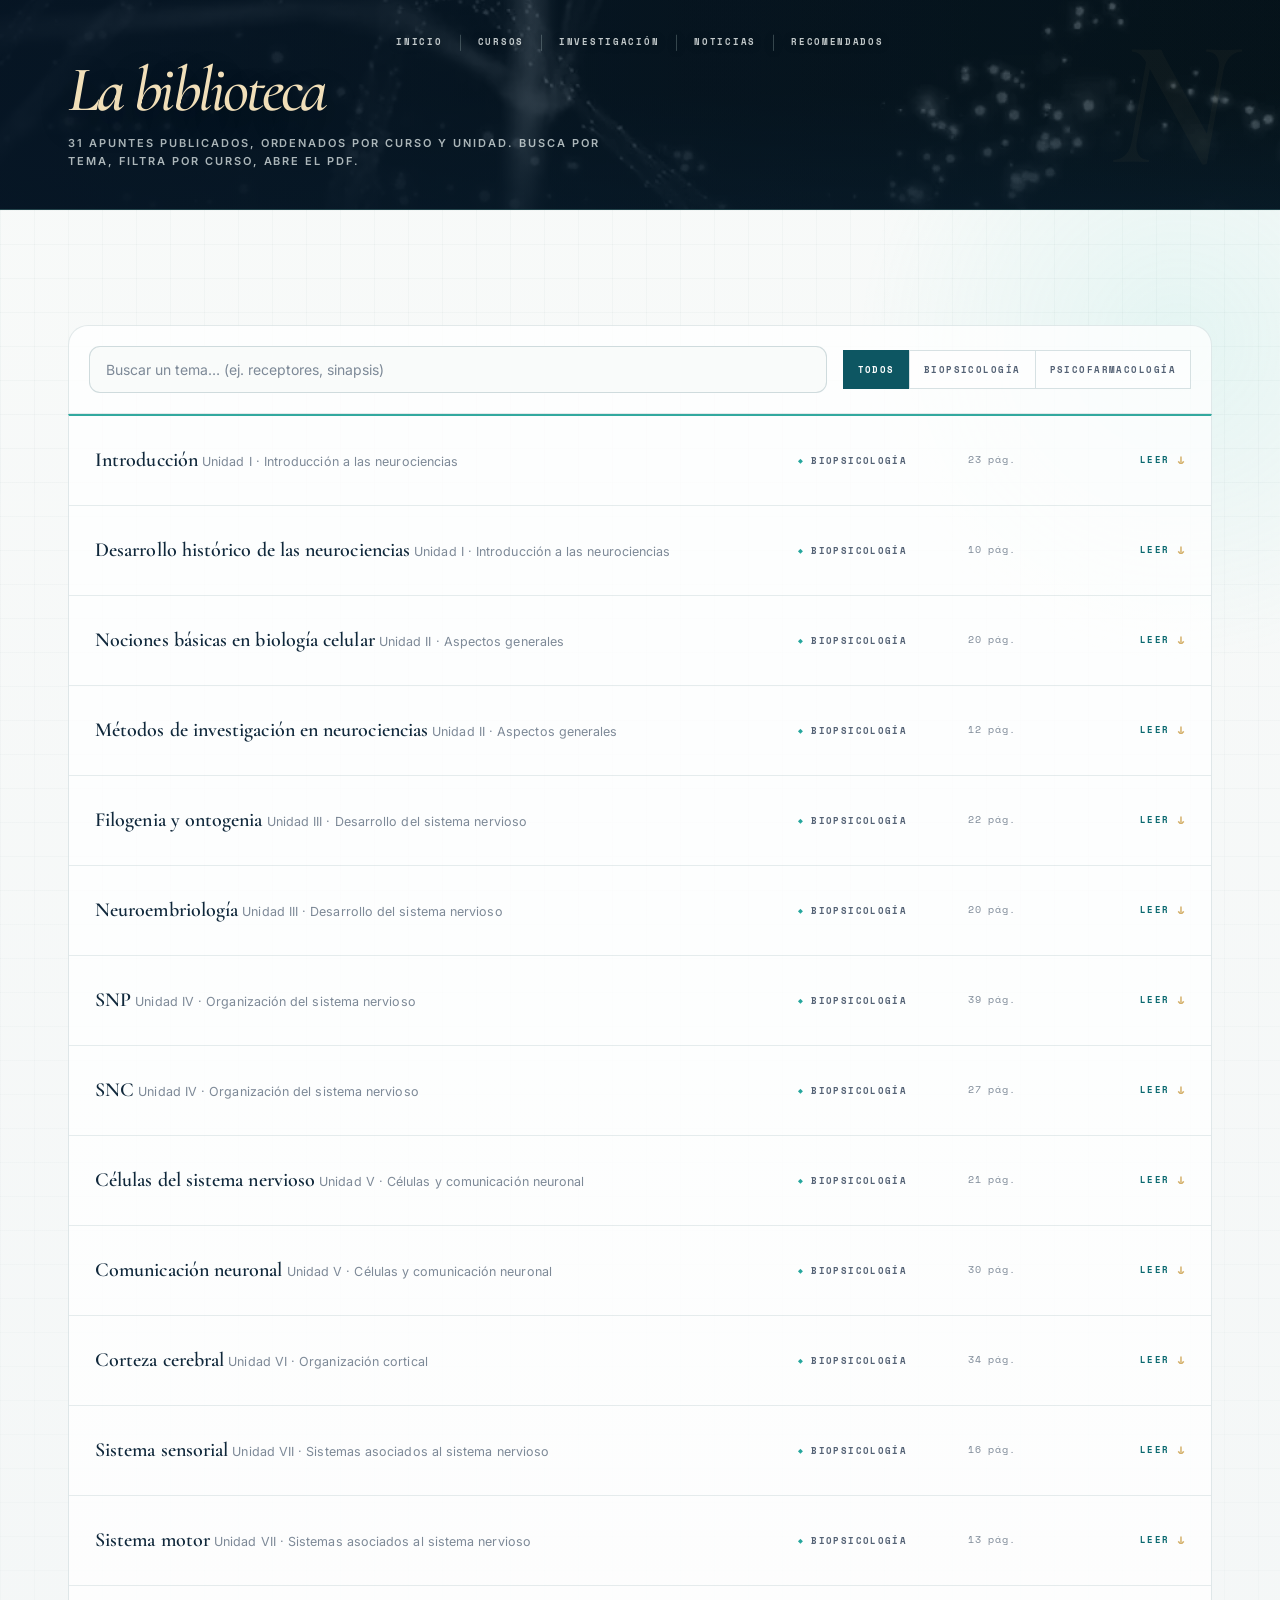
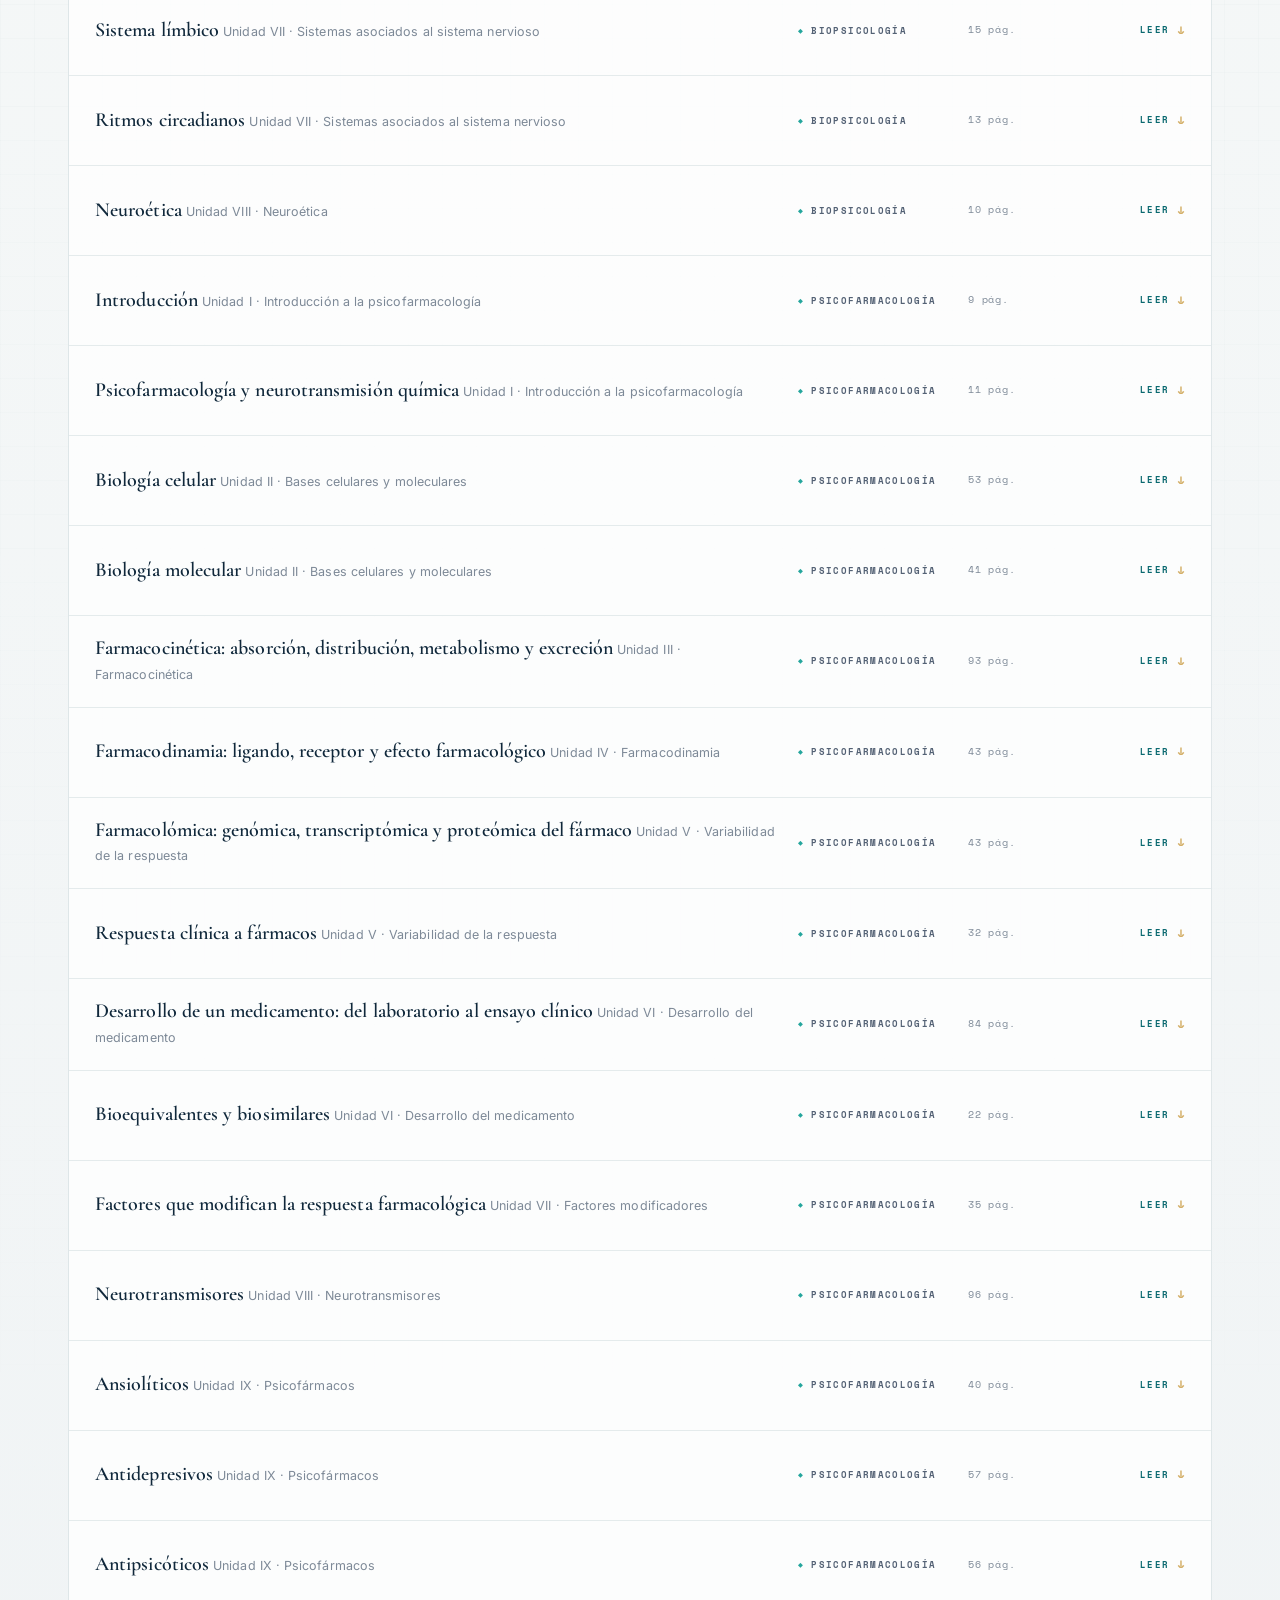
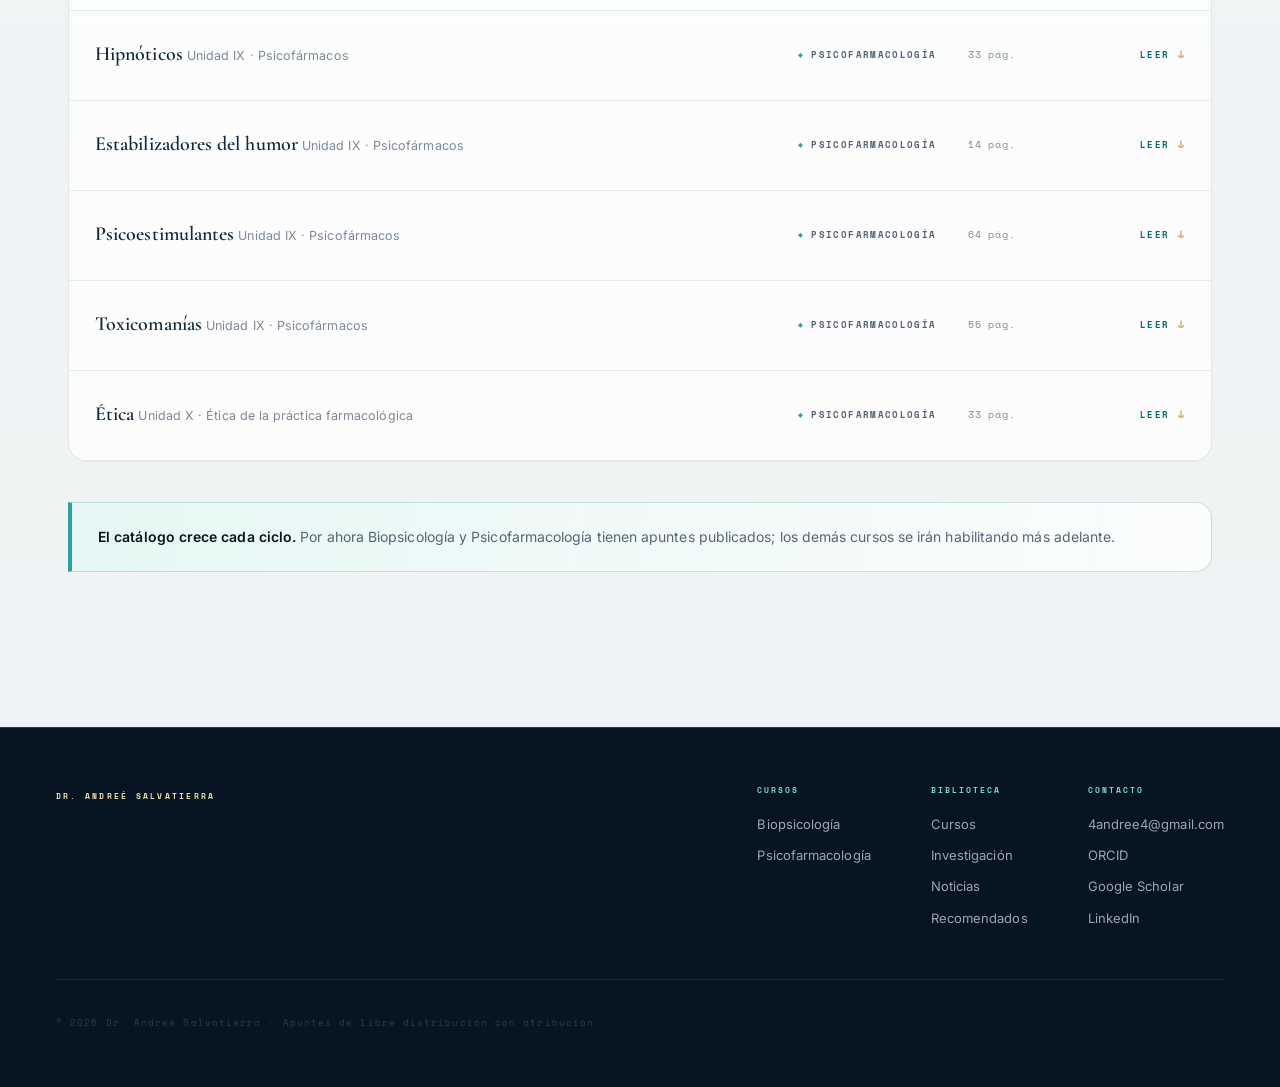
==== sitio-andree/apuntes.html @ 74bb9e43 "Agrega la pestana Recomendados con enlaces externos de referencia Nueva pagina recomendados.html con" ====
<!DOCTYPE html>
<html lang="es">
<head>
  <meta charset="UTF-8"/>
  <meta name="viewport" content="width=device-width, initial-scale=1.0"/>
  <title>Catálogo de apuntes — Andreé Salvatierra Baldeón</title>
  <meta name="description" content="Catálogo completo de apuntes del Dr. Andreé Salvatierra."/>
  <link rel="icon" href="favicon.png" sizes="32x32" type="image/png"/>
  <link rel="apple-touch-icon" href="apple-touch-icon.png"/>
  <link rel="preconnect" href="https://fonts.googleapis.com"/>
  <link rel="preconnect" href="https://fonts.gstatic.com" crossorigin=""/>
  <link href="https://fonts.googleapis.com/css2?family=Cormorant+Garamond:ital,wght@0,400;0,500;0,600;0,700;1,400;1,500;1,600&amp;family=Inter:wght@300;400;500;600&amp;family=Space+Mono:wght@400;700&amp;display=swap" rel="stylesheet"/>
  <link rel="stylesheet" href="css/theme.css"/>
  <script src="js/nav-spa.js" defer></script>
</head>
<body>

  <nav class="hero-nav-flotante" id="heroNavFlotante" aria-label="Navegación">
    <button type="button" class="hero-nav-boton" id="heroNavBoton" aria-label="Abrir menú" aria-expanded="false" aria-controls="heroNavLinks">
      <span></span><span></span><span></span>
    </button>
    <div class="hero-nav-links" id="heroNavLinks">
      <span class="hero-nav-mitad">
        <a href="index.html">Inicio</a>
        <span class="hero-nav-sep">|</span>
        <span class="nav-desplegable">
          <a href="materiales.html">Cursos</a>
          <span class="nav-submenu">
            <a href="biopsicologia.html">Biopsicología</a>
            <a href="psicofarmacologia.html">Psicofarmacología</a>
          </span>
        </span>
      </span>
      <span class="hero-nav-sep hero-nav-break">|</span>
      <span class="hero-nav-espaciador" aria-hidden="true"></span>
      <span class="hero-nav-mitad">
        <a href="investigacion.html">Investigación</a>
        <span class="hero-nav-sep">|</span>
        <a href="noticias.html">Noticias</a>
        <span class="hero-nav-sep">|</span>
        <a href="recomendados.html">Recomendados</a>
      </span>
    </div>
  </nav>

  <section class="page-hero">
    <video class="page-hero-video" autoplay muted loop playsinline
           poster="img/hero-neuronas-poster.webp" aria-hidden="true">
      <source src="img/hero-neuronas.mp4" type="video/mp4"/>
    </video>
    <div class="page-hero-overlay" aria-hidden="true"></div>
    <canvas class="hero-constelacion" id="heroConstelacion" aria-hidden="true"></canvas>
    <div class="page-hero-inner">
      <h1 class="page-hero-title">La <em>biblioteca</em></h1>
      <p class="page-hero-sub">31 apuntes publicados, ordenados por curso y unidad. Busca por tema, filtra por curso, abre el PDF.</p>
    </div>
    <div class="page-hero-ornament">N</div>
    <span class="scroll-cue" aria-hidden="true"></span>
  </section>

  <main id="spaMain">

  <section id="recientes">
    <div class="section">
      <div class="notes-toolbar">
        <input type="search" id="noteSearch" class="notes-search" placeholder="Buscar un tema… (ej. receptores, sinapsis)" autocomplete="off"/>
        <div class="notes-filters">
          <button class="notes-filter is-active" data-filter="all">Todos</button>
          <button class="notes-filter" data-filter="biopsicologia">Biopsicología</button>
          <button class="notes-filter" data-filter="psicofarmacologia">Psicofarmacología</button>
        </div>
      </div>

      <div class="notes-table" id="notesTable">
        <a href="visor.html?doc=biopsicologia/01-introduccion-neurociencias.pdf" class="note-row"
           data-course="biopsicologia" data-search="introduccion biopsicologia introduccion a las neurociencias">
          <span class="note-main">
            <span class="note-title">Introducción</span>
            <span class="note-sub">Unidad I · Introducción a las neurociencias</span>
          </span>
          <span class="note-course">Biopsicología</span>
          <span class="note-pages">23 pág.</span>
          <span class="note-dl">Leer</span>
        </a>
        <a href="visor.html?doc=biopsicologia/02-desarrollo-historico-neurociencia.pdf" class="note-row"
           data-course="biopsicologia" data-search="desarrollo historico de las neurociencias biopsicologia introduccion a las neurociencias">
          <span class="note-main">
            <span class="note-title">Desarrollo histórico de las neurociencias</span>
            <span class="note-sub">Unidad I · Introducción a las neurociencias</span>
          </span>
          <span class="note-course">Biopsicología</span>
          <span class="note-pages">10 pág.</span>
          <span class="note-dl">Leer</span>
        </a>
        <a href="visor.html?doc=biopsicologia/03-biologia-celular.pdf" class="note-row"
           data-course="biopsicologia" data-search="nociones basicas en biologia celular biopsicologia aspectos generales">
          <span class="note-main">
            <span class="note-title">Nociones básicas en biología celular</span>
            <span class="note-sub">Unidad II · Aspectos generales</span>
          </span>
          <span class="note-course">Biopsicología</span>
          <span class="note-pages">20 pág.</span>
          <span class="note-dl">Leer</span>
        </a>
        <a href="visor.html?doc=biopsicologia/04-metodos-investigacion.pdf" class="note-row"
           data-course="biopsicologia" data-search="metodos de investigacion en neurociencias biopsicologia aspectos generales">
          <span class="note-main">
            <span class="note-title">Métodos de investigación en neurociencias</span>
            <span class="note-sub">Unidad II · Aspectos generales</span>
          </span>
          <span class="note-course">Biopsicología</span>
          <span class="note-pages">12 pág.</span>
          <span class="note-dl">Leer</span>
        </a>
        <a href="visor.html?doc=biopsicologia/04-5-filogenia-ontogenia-sn.pdf" class="note-row"
           data-course="biopsicologia" data-search="filogenia y ontogenia biopsicologia desarrollo del sistema nervioso">
          <span class="note-main">
            <span class="note-title">Filogenia y ontogenia</span>
            <span class="note-sub">Unidad III · Desarrollo del sistema nervioso</span>
          </span>
          <span class="note-course">Biopsicología</span>
          <span class="note-pages">22 pág.</span>
          <span class="note-dl">Leer</span>
        </a>
        <a href="visor.html?doc=biopsicologia/05-neuroembriologia.pdf" class="note-row"
           data-course="biopsicologia" data-search="neuroembriologia biopsicologia desarrollo del sistema nervioso">
          <span class="note-main">
            <span class="note-title">Neuroembriología</span>
            <span class="note-sub">Unidad III · Desarrollo del sistema nervioso</span>
          </span>
          <span class="note-course">Biopsicología</span>
          <span class="note-pages">20 pág.</span>
          <span class="note-dl">Leer</span>
        </a>
        <a href="visor.html?doc=biopsicologia/06-snp.pdf" class="note-row"
           data-course="biopsicologia" data-search="snp sistema nervioso periferico biopsicologia organizacion del sistema nervioso">
          <span class="note-main">
            <span class="note-title">SNP</span>
            <span class="note-sub">Unidad IV · Organización del sistema nervioso</span>
          </span>
          <span class="note-course">Biopsicología</span>
          <span class="note-pages">39 pág.</span>
          <span class="note-dl">Leer</span>
        </a>
        <a href="visor.html?doc=biopsicologia/07-snc.pdf" class="note-row"
           data-course="biopsicologia" data-search="snc sistema nervioso central biopsicologia organizacion del sistema nervioso">
          <span class="note-main">
            <span class="note-title">SNC</span>
            <span class="note-sub">Unidad IV · Organización del sistema nervioso</span>
          </span>
          <span class="note-course">Biopsicología</span>
          <span class="note-pages">27 pág.</span>
          <span class="note-dl">Leer</span>
        </a>
        <a href="visor.html?doc=biopsicologia/08-celulas-sn.pdf" class="note-row"
           data-course="biopsicologia" data-search="celulas del sistema nervioso biopsicologia celulas y comunicacion neuronal">
          <span class="note-main">
            <span class="note-title">Células del sistema nervioso</span>
            <span class="note-sub">Unidad V · Células y comunicación neuronal</span>
          </span>
          <span class="note-course">Biopsicología</span>
          <span class="note-pages">21 pág.</span>
          <span class="note-dl">Leer</span>
        </a>
        <a href="visor.html?doc=biopsicologia/09-comunicacion-neuronal.pdf" class="note-row"
           data-course="biopsicologia" data-search="comunicacion neuronal biopsicologia celulas y comunicacion neuronal">
          <span class="note-main">
            <span class="note-title">Comunicación neuronal</span>
            <span class="note-sub">Unidad V · Células y comunicación neuronal</span>
          </span>
          <span class="note-course">Biopsicología</span>
          <span class="note-pages">30 pág.</span>
          <span class="note-dl">Leer</span>
        </a>
        <a href="visor.html?doc=biopsicologia/10-corteza-cerebral.pdf" class="note-row"
           data-course="biopsicologia" data-search="corteza cerebral biopsicologia organizacion cortical">
          <span class="note-main">
            <span class="note-title">Corteza cerebral</span>
            <span class="note-sub">Unidad VI · Organización cortical</span>
          </span>
          <span class="note-course">Biopsicología</span>
          <span class="note-pages">34 pág.</span>
          <span class="note-dl">Leer</span>
        </a>
        <a href="visor.html?doc=biopsicologia/13-sistema-sensitivo.pdf" class="note-row"
           data-course="biopsicologia" data-search="sistema sensorial biopsicologia sistemas asociados al sistema nervioso">
          <span class="note-main">
            <span class="note-title">Sistema sensorial</span>
            <span class="note-sub">Unidad VII · Sistemas asociados al sistema nervioso</span>
          </span>
          <span class="note-course">Biopsicología</span>
          <span class="note-pages">16 pág.</span>
          <span class="note-dl">Leer</span>
        </a>
        <a href="visor.html?doc=biopsicologia/14-sistema-motor.pdf" class="note-row"
           data-course="biopsicologia" data-search="sistema motor biopsicologia sistemas asociados al sistema nervioso">
          <span class="note-main">
            <span class="note-title">Sistema motor</span>
            <span class="note-sub">Unidad VII · Sistemas asociados al sistema nervioso</span>
          </span>
          <span class="note-course">Biopsicología</span>
          <span class="note-pages">13 pág.</span>
          <span class="note-dl">Leer</span>
        </a>
        <a href="visor.html?doc=biopsicologia/11-sistema-limbico.pdf" class="note-row"
           data-course="biopsicologia" data-search="sistema limbico biopsicologia sistemas asociados al sistema nervioso">
          <span class="note-main">
            <span class="note-title">Sistema límbico</span>
            <span class="note-sub">Unidad VII · Sistemas asociados al sistema nervioso</span>
          </span>
          <span class="note-course">Biopsicología</span>
          <span class="note-pages">15 pág.</span>
          <span class="note-dl">Leer</span>
        </a>
        <a href="visor.html?doc=biopsicologia/15-ritmos-circadianos.pdf" class="note-row"
           data-course="biopsicologia" data-search="ritmos circadianos biopsicologia sistemas asociados al sistema nervioso">
          <span class="note-main">
            <span class="note-title">Ritmos circadianos</span>
            <span class="note-sub">Unidad VII · Sistemas asociados al sistema nervioso</span>
          </span>
          <span class="note-course">Biopsicología</span>
          <span class="note-pages">13 pág.</span>
          <span class="note-dl">Leer</span>
        </a>
        <a href="visor.html?doc=biopsicologia/17-neuroetica.pdf" class="note-row"
           data-course="biopsicologia" data-search="neuroetica biopsicologia neuroetica">
          <span class="note-main">
            <span class="note-title">Neuroética</span>
            <span class="note-sub">Unidad VIII · Neuroética</span>
          </span>
          <span class="note-course">Biopsicología</span>
          <span class="note-pages">10 pág.</span>
          <span class="note-dl">Leer</span>
        </a>
        <a href="visor.html?doc=psicofarmacologia/01-introduccion-psicofarmacologia.pdf" class="note-row"
           data-course="psicofarmacologia" data-search="introduccion psicofarmacologia introduccion a la psicofarmacologia psf-01">
          <span class="note-main">
            <span class="note-title">Introducción</span>
            <span class="note-sub">Unidad I · Introducción a la psicofarmacología</span>
          </span>
          <span class="note-course">Psicofarmacología</span>
          <span class="note-pages">9 pág.</span>
          <span class="note-dl">Leer</span>
        </a>
        <a href="visor.html?doc=psicofarmacologia/02-psicofarmacologia.pdf" class="note-row"
           data-course="psicofarmacologia" data-search="psicofarmacologia y neurotransmision quimica psicofarmacologia introduccion a la psicofarmacologia psf-02">
          <span class="note-main">
            <span class="note-title">Psicofarmacología y neurotransmisión química</span>
            <span class="note-sub">Unidad I · Introducción a la psicofarmacología</span>
          </span>
          <span class="note-course">Psicofarmacología</span>
          <span class="note-pages">11 pág.</span>
          <span class="note-dl">Leer</span>
        </a>
        <a href="visor.html?doc=psicofarmacologia/03-biologia-celular.pdf" class="note-row"
           data-course="psicofarmacologia" data-search="biologia celular psicofarmacologia bases celulares y moleculares bio-01">
          <span class="note-main">
            <span class="note-title">Biología celular</span>
            <span class="note-sub">Unidad II · Bases celulares y moleculares</span>
          </span>
          <span class="note-course">Psicofarmacología</span>
          <span class="note-pages">53 pág.</span>
          <span class="note-dl">Leer</span>
        </a>
        <a href="visor.html?doc=psicofarmacologia/04-biologia-molecular.pdf" class="note-row"
           data-course="psicofarmacologia" data-search="biologia molecular psicofarmacologia bases celulares y moleculares bio-02">
          <span class="note-main">
            <span class="note-title">Biología molecular</span>
            <span class="note-sub">Unidad II · Bases celulares y moleculares</span>
          </span>
          <span class="note-course">Psicofarmacología</span>
          <span class="note-pages">41 pág.</span>
          <span class="note-dl">Leer</span>
        </a>
        <a href="visor.html?doc=psicofarmacologia/05-farmacocinetica.pdf" class="note-row"
           data-course="psicofarmacologia" data-search="farmacocinetica: absorcion, distribucion, metabolismo y excrecion psicofarmacologia farmacocinetica pk-01">
          <span class="note-main">
            <span class="note-title">Farmacocinética: absorción, distribución, metabolismo y excreción</span>
            <span class="note-sub">Unidad III · Farmacocinética</span>
          </span>
          <span class="note-course">Psicofarmacología</span>
          <span class="note-pages">93 pág.</span>
          <span class="note-dl">Leer</span>
        </a>
        <a href="visor.html?doc=psicofarmacologia/06-farmacodinamia.pdf" class="note-row"
           data-course="psicofarmacologia" data-search="farmacodinamia: ligando, receptor y efecto farmacologico psicofarmacologia farmacodinamia pd-01">
          <span class="note-main">
            <span class="note-title">Farmacodinamia: ligando, receptor y efecto farmacológico</span>
            <span class="note-sub">Unidad IV · Farmacodinamia</span>
          </span>
          <span class="note-course">Psicofarmacología</span>
          <span class="note-pages">43 pág.</span>
          <span class="note-dl">Leer</span>
        </a>
        <a href="visor.html?doc=psicofarmacologia/07-farmacolomica.pdf" class="note-row"
           data-course="psicofarmacologia" data-search="farmacolomica: genomica, transcriptomica y proteomica del farmaco psicofarmacologia variabilidad de la respuesta var-01">
          <span class="note-main">
            <span class="note-title">Farmacolómica: genómica, transcriptómica y proteómica del fármaco</span>
            <span class="note-sub">Unidad V · Variabilidad de la respuesta</span>
          </span>
          <span class="note-course">Psicofarmacología</span>
          <span class="note-pages">43 pág.</span>
          <span class="note-dl">Leer</span>
        </a>
        <a href="visor.html?doc=psicofarmacologia/08-respuesta-clinica.pdf" class="note-row"
           data-course="psicofarmacologia" data-search="respuesta clinica a farmacos psicofarmacologia variabilidad de la respuesta var-02">
          <span class="note-main">
            <span class="note-title">Respuesta clínica a fármacos</span>
            <span class="note-sub">Unidad V · Variabilidad de la respuesta</span>
          </span>
          <span class="note-course">Psicofarmacología</span>
          <span class="note-pages">32 pág.</span>
          <span class="note-dl">Leer</span>
        </a>
        <a href="visor.html?doc=psicofarmacologia/09-desarrollo-medicamentos.pdf" class="note-row"
           data-course="psicofarmacologia" data-search="desarrollo de un medicamento: del laboratorio al ensayo clinico psicofarmacologia desarrollo del medicamento des-01">
          <span class="note-main">
            <span class="note-title">Desarrollo de un medicamento: del laboratorio al ensayo clínico</span>
            <span class="note-sub">Unidad VI · Desarrollo del medicamento</span>
          </span>
          <span class="note-course">Psicofarmacología</span>
          <span class="note-pages">84 pág.</span>
          <span class="note-dl">Leer</span>
        </a>
        <a href="visor.html?doc=psicofarmacologia/10-bioequivalentes-biosimilares.pdf" class="note-row"
           data-course="psicofarmacologia" data-search="bioequivalentes y biosimilares psicofarmacologia desarrollo del medicamento des-02">
          <span class="note-main">
            <span class="note-title">Bioequivalentes y biosimilares</span>
            <span class="note-sub">Unidad VI · Desarrollo del medicamento</span>
          </span>
          <span class="note-course">Psicofarmacología</span>
          <span class="note-pages">22 pág.</span>
          <span class="note-dl">Leer</span>
        </a>
        <a href="visor.html?doc=psicofarmacologia/11-factores-modificadores.pdf" class="note-row"
           data-course="psicofarmacologia" data-search="factores que modifican la respuesta farmacologica psicofarmacologia factores modificadores fac-01">
          <span class="note-main">
            <span class="note-title">Factores que modifican la respuesta farmacológica</span>
            <span class="note-sub">Unidad VII · Factores modificadores</span>
          </span>
          <span class="note-course">Psicofarmacología</span>
          <span class="note-pages">35 pág.</span>
          <span class="note-dl">Leer</span>
        </a>
        <a href="visor.html?doc=psicofarmacologia/12-neurotransmisores.pdf" class="note-row"
           data-course="psicofarmacologia" data-search="neurotransmisores psicofarmacologia neurotransmisores nt-01">
          <span class="note-main">
            <span class="note-title">Neurotransmisores</span>
            <span class="note-sub">Unidad VIII · Neurotransmisores</span>
          </span>
          <span class="note-course">Psicofarmacología</span>
          <span class="note-pages">96 pág.</span>
          <span class="note-dl">Leer</span>
        </a>
        <a href="visor.html?doc=psicofarmacologia/13-ansioliticos.pdf" class="note-row"
           data-course="psicofarmacologia" data-search="ansioliticos psicofarmacologia psicofarmacos ans-01">
          <span class="note-main">
            <span class="note-title">Ansiolíticos</span>
            <span class="note-sub">Unidad IX · Psicofármacos</span>
          </span>
          <span class="note-course">Psicofarmacología</span>
          <span class="note-pages">40 pág.</span>
          <span class="note-dl">Leer</span>
        </a>
        <a href="visor.html?doc=psicofarmacologia/14-antidepresivos.pdf" class="note-row"
           data-course="psicofarmacologia" data-search="antidepresivos psicofarmacologia psicofarmacos atd-01">
          <span class="note-main">
            <span class="note-title">Antidepresivos</span>
            <span class="note-sub">Unidad IX · Psicofármacos</span>
          </span>
          <span class="note-course">Psicofarmacología</span>
          <span class="note-pages">57 pág.</span>
          <span class="note-dl">Leer</span>
        </a>
        <a href="visor.html?doc=psicofarmacologia/15-antipsicoticos.pdf" class="note-row"
           data-course="psicofarmacologia" data-search="antipsicoticos psicofarmacologia psicofarmacos aps-01">
          <span class="note-main">
            <span class="note-title">Antipsicóticos</span>
            <span class="note-sub">Unidad IX · Psicofármacos</span>
          </span>
          <span class="note-course">Psicofarmacología</span>
          <span class="note-pages">56 pág.</span>
          <span class="note-dl">Leer</span>
        </a>
        <a href="visor.html?doc=psicofarmacologia/16-hipnoticos.pdf" class="note-row"
           data-course="psicofarmacologia" data-search="hipnoticos psicofarmacologia psicofarmacos hip-01">
          <span class="note-main">
            <span class="note-title">Hipnóticos</span>
            <span class="note-sub">Unidad IX · Psicofármacos</span>
          </span>
          <span class="note-course">Psicofarmacología</span>
          <span class="note-pages">33 pág.</span>
          <span class="note-dl">Leer</span>
        </a>
        <a href="visor.html?doc=psicofarmacologia/17-estabilizadores-humor.pdf" class="note-row"
           data-course="psicofarmacologia" data-search="estabilizadores del humor psicofarmacologia psicofarmacos est-01">
          <span class="note-main">
            <span class="note-title">Estabilizadores del humor</span>
            <span class="note-sub">Unidad IX · Psicofármacos</span>
          </span>
          <span class="note-course">Psicofarmacología</span>
          <span class="note-pages">14 pág.</span>
          <span class="note-dl">Leer</span>
        </a>
        <a href="visor.html?doc=psicofarmacologia/18-psicoestimulantes.pdf" class="note-row"
           data-course="psicofarmacologia" data-search="psicoestimulantes psicofarmacologia psicofarmacos pse-01">
          <span class="note-main">
            <span class="note-title">Psicoestimulantes</span>
            <span class="note-sub">Unidad IX · Psicofármacos</span>
          </span>
          <span class="note-course">Psicofarmacología</span>
          <span class="note-pages">64 pág.</span>
          <span class="note-dl">Leer</span>
        </a>
        <a href="visor.html?doc=psicofarmacologia/19-toxicomanias.pdf" class="note-row"
           data-course="psicofarmacologia" data-search="toxicomanias psicofarmacologia psicofarmacos tox-01">
          <span class="note-main">
            <span class="note-title">Toxicomanías</span>
            <span class="note-sub">Unidad IX · Psicofármacos</span>
          </span>
          <span class="note-course">Psicofarmacología</span>
          <span class="note-pages">55 pág.</span>
          <span class="note-dl">Leer</span>
        </a>
        <a href="visor.html?doc=psicofarmacologia/20-etica.pdf" class="note-row"
           data-course="psicofarmacologia" data-search="etica psicofarmacologia etica de la practica farmacologica eti-01">
          <span class="note-main">
            <span class="note-title">Ética</span>
            <span class="note-sub">Unidad X · Ética de la práctica farmacológica</span>
          </span>
          <span class="note-course">Psicofarmacología</span>
          <span class="note-pages">33 pág.</span>
          <span class="note-dl">Leer</span>
        </a>
      </div>
      <p class="notes-empty" id="notesEmpty" style="display:none;">No hay apuntes que coincidan con esa búsqueda.</p>

      <div class="callout">
        <strong>El catálogo crece cada ciclo.</strong> Por ahora Biopsicología y Psicofarmacología tienen apuntes publicados; los demás cursos se irán habilitando más adelante.
      </div>
    </div>
  </section>

  <script>
    (function () {
      var search = document.getElementById('noteSearch');
      var rows = Array.prototype.slice.call(document.querySelectorAll('.note-row'));
      var empty = document.getElementById('notesEmpty');
      var buttons = Array.prototype.slice.call(document.querySelectorAll('.notes-filter'));
      var activeFilter = 'all';

      function normalize(s) {
        return s.toLowerCase().normalize('NFD').replace(/[\u0300-\u036f]/g, '');
      }

      function apply() {
        var q = normalize(search.value.trim());
        var visible = 0;
        rows.forEach(function (row) {
          var matchCourse = activeFilter === 'all' || row.dataset.course === activeFilter;
          var matchText = !q || normalize(row.dataset.search).indexOf(q) !== -1;
          var show = matchCourse && matchText;
          row.classList.toggle('is-hidden', !show);
          if (show) visible++;
        });
        empty.style.display = visible ? 'none' : 'block';
      }

      search.addEventListener('input', apply);
      buttons.forEach(function (btn) {
        btn.addEventListener('click', function () {
          buttons.forEach(function (b) { b.classList.remove('is-active'); });
          btn.classList.add('is-active');
          activeFilter = btn.dataset.filter;
          apply();
        });
      });
    })();
  </script>

  </main>

  <footer class="footer-wrap" id="contacto">
    <div class="footer">
      <div class="footer-top">
        <div class="footer-logo-group">
          <div>
            <div class="footer-logo-sub">Dr. Andreé Salvatierra</div>
          </div>
        </div>
        <div class="footer-links-col">
          <div class="footer-col">
            <div class="footer-col-title">Cursos</div>
            <a href="biopsicologia.html">Biopsicología</a>
            <a href="psicofarmacologia.html">Psicofarmacología</a>
          </div>
          <div class="footer-col">
            <div class="footer-col-title">Biblioteca</div>
            <a href="materiales.html">Cursos</a>
            <a href="investigacion.html">Investigación</a>
            <a href="noticias.html">Noticias</a>
            <a href="recomendados.html">Recomendados</a>
          </div>
          <div class="footer-col">
            <div class="footer-col-title">Contacto</div>
            <a href="mailto:4andree4@gmail.com">4andree4@gmail.com</a>
            <a href="https://orcid.org/0000-0002-0638-563X" target="_blank" rel="noopener">ORCID</a>
            <a href="https://scholar.google.com/citations?user=h9P861oAAAAJ&amp;hl=es" target="_blank" rel="noopener">Google Scholar</a>
            <a href="https://www.linkedin.com/in/a-salvatierra" target="_blank" rel="noopener">LinkedIn</a>
          </div>
        </div>
      </div>
      <div class="footer-bottom">
        <span class="footer-copy">© 2026 Dr. Andreé Salvatierra · Apuntes de libre distribución con atribución</span>
      </div>
    </div>
  </footer>

  <script>
    (function () {
      var heroNav = document.getElementById('heroNavFlotante');
      var heroNavBoton = document.getElementById('heroNavBoton');
      var heroNavLinks = document.getElementById('heroNavLinks');
      if (!heroNav || !heroNavBoton) return;

      heroNavBoton.addEventListener('click', function () {
        var abierto = heroNav.classList.toggle('hero-nav-abierto');
        heroNavBoton.setAttribute('aria-expanded', abierto ? 'true' : 'false');
        centrarBotonNav();
      });
      if (heroNavLinks) {
        heroNavLinks.addEventListener('click', function (e) {
          if (e.target.tagName === 'A') {
            heroNav.classList.remove('hero-nav-abierto');
            heroNavBoton.setAttribute('aria-expanded', 'false');
            centrarBotonNav();
          }
        });
      }

      /* Cerrado, el botón queda exactamente centrado (CSS, left:50%).
         Solo al abrirse se desliza al centro real del hueco entre las
         dos mitades — que no es el 50% exacto de la pantalla porque
         "Investigación·Noticias" pesa más que "Inicio·Cursos" y el
         bloque centrado por CSS no cae parejo. Se mide el espaciador
         central (que no tiene transform, a diferencia de las mitades)
         para que el valor sea el correcto esté el menú abierto o no. */
      var heroNavEspaciador = heroNavLinks ? heroNavLinks.querySelector('.hero-nav-espaciador') : null;
      function centrarBotonNav() {
        if (!heroNavEspaciador || !heroNavBoton || !heroNav) return;
        if (!heroNav.classList.contains('hero-nav-abierto')) {
          heroNavBoton.style.left = '';
          return;
        }
        var flotanteLeft = heroNav.getBoundingClientRect().left;
        var hueco = heroNavEspaciador.getBoundingClientRect();
        heroNavBoton.style.left = ((hueco.left + hueco.right) / 2 - flotanteLeft) + 'px';
      }
      centrarBotonNav();
      window.addEventListener('resize', centrarBotonNav);
    })();
  </script>
</body>
</html>
---- sitio-andree/css/theme.css ----
*, *::before, *::after {
  margin: 0;
  padding: 0;
  box-sizing: border-box;
}

:root {
  --gold: #C8A96E;
  --gold-light: #E8D5A3;
  --black: #111111;
  --dark: #1A1A1A;
  --gray: #4A4A4A;
  --gray-light: #7A7A7A;
  --border: #E0DDD8;
  --bg-off: #F7F6F3;
  --bg-dark: #111111;
  --white: #FFFFFF;
  --blue: #14233D;
  --blue-mid: #14233D;
  --blue-soft: #14233D;
  --blue-tint: rgba(20, 35, 61, 0.09);
  --blue-shadow: rgba(20, 35, 61, 0.13);
  --blue-shadow-strong: rgba(20, 35, 61, 0.20);
  --ink: #14233D;
}

/* overflow-x (no overflow-y) en html/body: clip, no hidden — con hidden
   el navegador computa el otro eje (overflow-y, que nunca se declaró)
   como auto, y eso vuelve a body/html "contenedores de scroll" propios,
   lo que rompe position:sticky de cualquier descendiente (el scroll
   real sigue pasando en html, pero sticky terminaba calculándose contra
   la caja de body, que nunca se mueve sola). clip no dispara esa regla:
   recorta igual el sangrado horizontal sin crear ese contenedor. */
html { scroll-behavior: smooth; overflow-x: clip; }

body {
  font-family: 'Inter', sans-serif;
  background: var(--white);
  color: var(--dark);
  font-size: 15px;
  line-height: 1.65;
  -webkit-font-smoothing: antialiased;
  /* Red de seguridad para animaciones que entran deslizándose desde
     fuera de la pantalla (las noticias en tren, tarjetas, etc.):
     mientras están a medio camino, el elemento vive momentáneamente
     más allá del borde derecho, y sin esto el navegador ensancha la
     página entera y deja un scroll horizontal fantasma durante ese
     instante, sobre todo notorio en celular. clip (no hidden): ver el
     comentario en html más arriba — hidden rompía position:sticky. */
  overflow-x: clip;
}

.gold { color: var(--gold); }

hr.gold-line {
  border: none;
  height: 0.5px;
  background: var(--gold);
}

hr.thin-line {
  border: none;
  height: 0.5px;
  background: var(--border);
}

/* ────────────────────────────────
   ORNAMENTOS GRIEGOS
──────────────────────────────── */
.greek-ornament {
  display: flex;
  align-items: center;
  gap: 16px;
  margin: 0 auto 48px;
  justify-content: flex-start;
}

.greek-ornament span {
  font-family: 'Cormorant Garamond', serif;
  font-size: 22px;
  color: var(--gold);
  letter-spacing: 0.1em;
  line-height: 1;
  user-select: none;
}

.greek-ornament::before,
.greek-ornament::after {
  content: '';
  flex: 0 0 40px;
  height: 0.5px;
  background: var(--gold);
}

.greek-ornament::before { flex: 0 0 0; }

/* Meandro griego (key pattern) como separador */
.meander-divider {
  width: 100%;
  display: flex;
  align-items: center;
  gap: 20px;
  padding: 32px 0;
}

.meander-line {
  flex: 1;
  height: 0.5px;
  background: var(--border);
}

.meander-symbol {
  font-family: 'Cormorant Garamond', serif;
  font-size: 18px;
  color: var(--gold);
  letter-spacing: 0.3em;
}

/* ────────────────────────────────
   HEADER
──────────────────────────────── */
.header {
  position: sticky;
  top: 0;
  z-index: 100;
  /* La propia caja (sin transformar) sigue existiendo aunque su
     contenido esté oculto arriba en la portada — sin esto, bloquearía
     los clics del nav flotante que queda "debajo" en ese hueco. Todo lo
     clicable vive en .header-deslizable, que se lo devuelve. */
  pointer-events: none;
}

/* El contenido visual vive en este envoltorio, no directamente en
   .header: así la caja sticky (sin transformar) sigue reservando su
   espacio con normalidad, y el envoltorio es libre de animarse
   entrando/saliendo con el scroll de la portada sin que ese transform
   choque con su propio position:sticky. */
.header-deslizable {
  background: var(--white);
  pointer-events: auto;
}

/* Franja griega superior */
.header-greek-bar {
  height: 4px;
  background: var(--black);
  position: relative;
  overflow: hidden;
}

.header-greek-bar::after {
  content: '';
  position: absolute;
  inset: 0;
  background-image: repeating-linear-gradient(
    90deg,
    var(--gold) 0px,
    var(--gold) 3px,
    transparent 3px,
    transparent 7px,
    var(--gold) 7px,
    var(--gold) 10px,
    transparent 10px,
    transparent 18px
  );
  opacity: 0.6;
}

.header-inner {
  display: flex;
  align-items: center;
  justify-content: center;
  padding: 11px 36px;
  max-width: 1280px;
  margin: 0 auto;
}

/* Sin logo, el botón de menú móvil (única pieza visible en ese ancho)
   se ancla a la derecha en vez de quedar centrado con el resto. */
.nav-toggle { margin-left: auto; }

/* NAV */
nav.main-nav {
  display: flex;
  align-items: center;
  gap: 0;
}

nav.main-nav a {
  font-family: 'Space Mono', monospace;
  font-size: 10px;
  font-weight: 700;
  letter-spacing: 0.18em;
  text-transform: uppercase;
  color: var(--gray);
  text-decoration: none;
  padding: 8px 20px;
  position: relative;
  z-index: 0;
  transition: color 0.28s ease;
}

/* Sliding black box behind nav link */
nav.main-nav a::before {
  content: '';
  position: absolute;
  inset: 0;
  background: var(--black);
  transform: scaleX(0);
  transform-origin: left center;
  transition: transform 0.28s cubic-bezier(0.4, 0, 0.2, 1);
  z-index: -1;
}

nav.main-nav a:hover::before,
nav.main-nav a.active::before {
  transform: scaleX(1);
}

nav.main-nav a:hover,
nav.main-nav a.active {
  color: var(--white);
}

nav.main-nav .nav-sep {
  font-family: 'Cormorant Garamond', serif;
  color: var(--gold);
  font-size: 18px;
  font-weight: 300;
  line-height: 1;
  opacity: 0.7;
  user-select: none;
}

/* Hamburguesa (solo visible en móvil, ver media query) */
.nav-toggle {
  display: none;
  flex-direction: column;
  justify-content: center;
  gap: 5px;
  width: 34px; height: 34px;
  padding: 0;
  background: none; border: none; cursor: pointer;
  flex: none;
}
.nav-toggle span {
  display: block; width: 100%; height: 1.5px;
  background: var(--black);
  transition: transform 0.25s ease, opacity 0.25s ease;
}
body.nav-open .nav-toggle span:nth-child(1) { transform: translateY(6.5px) rotate(45deg); }
body.nav-open .nav-toggle span:nth-child(2) { opacity: 0; }
body.nav-open .nav-toggle span:nth-child(3) { transform: translateY(-6.5px) rotate(-45deg); }


.header-border {
  height: 0.5px;
  background: var(--gold);
}

/* ────────────────────────────────
   HERO
──────────────────────────────── */
.hero {
  max-width: 1280px;
  margin: 0 auto;
  padding: 88px 36px 80px;
  display: grid;
  grid-template-columns: 1fr 420px;
  gap: 80px;
  align-items: center;
}

.hero-eyebrow {
  font-family: 'Space Mono', monospace;
  font-size: 10px;
  font-weight: 700;
  letter-spacing: 0.32em;
  text-transform: uppercase;
  color: var(--gold);
  margin-bottom: 22px;
  display: flex;
  align-items: center;
  gap: 12px;
}

.hero-eyebrow::before {
  content: 'Ψ';
  font-family: 'Cormorant Garamond', serif;
  font-size: 20px;
  font-weight: 400;
}

.hero-name {
  font-family: 'Cormorant Garamond', serif;
  font-size: 72px;
  font-weight: 700;
  line-height: 1.0;
  color: var(--black);
  letter-spacing: -0.02em;
  margin-bottom: 10px;
}

.hero-name em {
  font-style: italic;
  font-weight: 500;
  color: var(--dark);
}

.hero-title-line {
  display: flex;
  align-items: center;
  gap: 16px;
  margin-bottom: 30px;
}

.hero-title {
  font-family: 'Cormorant Garamond', serif;
  font-size: 20px;
  font-weight: 500;
  font-style: italic;
  color: var(--gray);
  letter-spacing: 0.02em;
}

.title-sep {
  font-family: 'Cormorant Garamond', serif;
  color: var(--gold);
  font-size: 22px;
}

.hero-bio {
  font-family: 'Inter', sans-serif;
  font-size: 15px;
  font-weight: 400;
  line-height: 1.85;
  color: var(--gray);
  max-width: 480px;
  margin-bottom: 40px;
}

.hero-stats {
  display: flex;
  gap: 40px;
  padding-top: 32px;
  border-top: 0.5px solid var(--border);
}

.stat-item {}

.stat-num {
  font-family: 'Cormorant Garamond', serif;
  font-size: 40px;
  font-weight: 700;
  color: var(--black);
  line-height: 1;
  letter-spacing: -0.02em;
}

.stat-label {
  font-family: 'Space Mono', monospace;
  font-size: 8px;
  font-weight: 700;
  letter-spacing: 0.22em;
  text-transform: uppercase;
  color: var(--gold);
  margin-top: 5px;
}

.stat-sub {
  font-family: 'Inter', sans-serif;
  font-size: 12px;
  color: var(--gray-light);
  margin-top: 2px;
}

/* Hero image */
.hero-image-wrap {
  position: relative;
}

.hero-photo {
  width: 100%;
  aspect-ratio: 3 / 4;
  background: var(--bg-off);
  display: flex;
  align-items: center;
  justify-content: center;
  overflow: hidden;
  position: relative;
}

.hero-photo img {
  width: 100%;
  height: 100%;
  object-fit: cover;
  display: block;
}

.photo-ph {
  display: flex;
  flex-direction: column;
  align-items: center;
  gap: 14px;
}

.photo-ph-icon {
  width: 64px;
  height: 64px;
  border: 0.5px solid var(--gold);
  display: flex;
  align-items: center;
  justify-content: center;
  color: var(--gold);
  font-size: 28px;
}

.photo-ph-text {
  font-family: 'Space Mono', monospace;
  font-size: 9px;
  letter-spacing: 0.2em;
  color: var(--gold);
  text-transform: uppercase;
}

.hero-frame {
  position: absolute;
  top: -18px;
  right: -18px;
  bottom: 18px;
  left: 18px;
  border: 0.5px solid var(--gold);
  z-index: -1;
}

/* Greek corner ornaments on photo */
.corner-ornament {
  position: absolute;
  width: 20px;
  height: 20px;
  border-color: var(--gold);
  border-style: solid;
}

.corner-ornament.tl {
  top: 0; left: 0;
  border-width: 1.5px 0 0 1.5px;
}

.corner-ornament.tr {
  top: 0; right: 0;
  border-width: 1.5px 1.5px 0 0;
}

.corner-ornament.bl {
  bottom: 0; left: 0;
  border-width: 0 0 1.5px 1.5px;
}

.corner-ornament.br {
  bottom: 0; right: 0;
  border-width: 0 1.5px 1.5px 0;
}

/* ────────────────────────────────
   SECTION COMMON
──────────────────────────────── */
.section {
  padding: 88px 36px;
  max-width: 1280px;
  margin: 0 auto;
}

.section-header {
  margin-bottom: 56px;
}

.section-eyebrow {
  font-family: 'Space Mono', monospace;
  font-size: 9px;
  font-weight: 700;
  letter-spacing: 0.35em;
  text-transform: uppercase;
  color: var(--gold);
  display: flex;
  align-items: center;
  gap: 12px;
  margin-bottom: 14px;
}

.section-eyebrow::before {
  content: '';
  width: 28px;
  height: 0.5px;
  background: var(--gold);
  display: block;
}

.section-title {
  font-family: 'Cormorant Garamond', serif;
  font-size: 48px;
  font-weight: 700;
  color: var(--black);
  letter-spacing: -0.02em;
  line-height: 1.05;
}

.section-title em {
  font-style: italic;
  font-weight: 500;
}

/* ────────────────────────────────
   CURSOS
──────────────────────────────── */
.courses-grid {
  display: grid;
  grid-template-columns: repeat(3, 1fr);
  gap: 0;
  border: 0.5px solid var(--border);
}

.course-card {
  padding: 36px 32px;
  border: 0.5px solid var(--border);
  position: relative;
  transition: background 0.25s;
  background: var(--white);
}

.course-card:hover {
  background: var(--bg-off);
}

/* Greek key border top on hover */
.course-card::before {
  content: '';
  position: absolute;
  top: 0;
  left: 0;
  right: 0;
  height: 2px;
  background: transparent;
  transition: background 0.25s;
}

.course-card:hover::before {
  background: var(--gold);
}

.course-icon-box {
  width: 48px;
  height: 48px;
  border: 0.5px solid var(--gold);
  display: flex;
  align-items: center;
  justify-content: center;
  margin-bottom: 22px;
  color: var(--gold);
  position: relative;
}

.course-icon-box svg {
  width: 22px;
  height: 22px;
  stroke: var(--gold);
  stroke-width: 1.5;
  fill: none;
}

/* Corner dots on icon box */
.course-icon-box::before,
.course-icon-box::after {
  content: '';
  position: absolute;
  width: 4px;
  height: 4px;
  background: var(--white);
  border: 0.5px solid var(--gold);
}

.course-icon-box::before { top: -2px; right: -2px; }
.course-icon-box::after  { bottom: -2px; left: -2px; }

.course-level {
  font-family: 'Space Mono', monospace;
  font-size: 8px;
  font-weight: 700;
  letter-spacing: 0.22em;
  text-transform: uppercase;
  color: var(--gold);
  margin-bottom: 10px;
}

.course-title {
  font-family: 'Cormorant Garamond', serif;
  font-size: 22px;
  font-weight: 600;
  color: var(--black);
  margin-bottom: 12px;
  line-height: 1.2;
}

.course-desc {
  font-family: 'Inter', sans-serif;
  font-size: 13px;
  font-weight: 400;
  color: var(--gray);
  line-height: 1.75;
  margin-bottom: 24px;
}

.course-cta {
  font-family: 'Space Mono', monospace;
  font-size: 9px;
  font-weight: 700;
  letter-spacing: 0.2em;
  text-transform: uppercase;
  color: var(--black);
  text-decoration: none;
  display: inline-flex;
  align-items: center;
  gap: 10px;
}

.course-cta::after {
  content: '→';
  font-size: 14px;
  font-weight: 400;
  color: var(--gold);
}

/* ────────────────────────────────
   PROYECTOS
──────────────────────────────── */
.projects-wrap {
  background: var(--bg-dark);
  padding: 88px 0;
}

.projects-inner {
  max-width: 1280px;
  margin: 0 auto;
  padding: 0 36px;
}

.projects-inner .section-eyebrow {
  color: var(--gold);
}

.projects-inner .section-eyebrow::before {
  background: var(--gold);
}

.projects-inner .section-title {
  color: var(--white);
}

.projects-grid {
  display: grid;
  grid-template-columns: repeat(3, 1fr);
  gap: 2px;
  background: #222;
}

.project-card {
  position: relative;
  overflow: hidden;
  cursor: pointer;
  background: #1A1A1A;
}

.project-card.square {
  aspect-ratio: 1 / 1;
}

.project-card.wide {
  grid-column: span 2;
  aspect-ratio: 2 / 1;
}

.project-card.tall {
  grid-row: span 2;
  aspect-ratio: 1 / 2.01;
}

.project-img {
  width: 100%;
  height: 100%;
  object-fit: cover;
  display: block;
  transition: transform 0.6s ease;
}

.project-card:hover .project-img {
  transform: scale(1.04);
}

/* Placeholder cuando no hay imagen */
.project-img-ph {
  width: 100%;
  height: 100%;
  display: flex;
  flex-direction: column;
  align-items: center;
  justify-content: center;
  gap: 14px;
  min-height: 280px;
}

.ph-icon {
  font-size: 36px;
  color: #2E2E2E;
}

.ph-text {
  font-family: 'Space Mono', monospace;
  font-size: 8px;
  letter-spacing: 0.2em;
  color: #2E2E2E;
  text-transform: uppercase;
}

.project-overlay {
  position: absolute;
  inset: 0;
  background: linear-gradient(to top, rgba(0,0,0,0.95) 40%, transparent 100%);
  display: flex;
  flex-direction: column;
  justify-content: flex-end;
  padding: 32px;
  opacity: 0;
  transition: opacity 0.35s ease;
}

/* Blue hover tint overlay on project cards */
.project-card::after {
  content: '';
  position: absolute;
  inset: 0;
  background: linear-gradient(160deg, rgba(13,71,161,0.55) 0%, rgba(21,101,192,0.38) 50%, rgba(0,30,80,0.62) 100%);
  mix-blend-mode: multiply;
  opacity: 0;
  transition: opacity 0.42s cubic-bezier(0.4, 0, 0.2, 1);
  pointer-events: none;
  z-index: 1;
}

.project-card:hover::after {
  opacity: 1;
}

/* Keep info-always and star above the blue overlay */
.project-info-always,
.project-star,
.project-greek-corner {
  z-index: 2;
}

.project-card:hover .project-overlay {
  opacity: 1;
}

/* Siempre visible: título en overlay permanente */
.project-info-always {
  position: absolute;
  bottom: 0;
  left: 0;
  right: 0;
  padding: 24px 28px;
  background: linear-gradient(to top, rgba(0,0,0,0.82) 0%, transparent 100%);
}

.project-badge {
  font-family: 'Space Mono', monospace;
  font-size: 8px;
  font-weight: 700;
  letter-spacing: 0.22em;
  text-transform: uppercase;
  color: var(--gold);
  margin-bottom: 8px;
  display: flex;
  align-items: center;
  gap: 7px;
}

.project-badge::before {
  content: '◆';
  font-size: 5px;
}

.project-name {
  font-family: 'Cormorant Garamond', serif;
  font-size: 20px;
  font-weight: 600;
  color: #FFFFFF;
  line-height: 1.25;
  margin-bottom: 5px;
}

.project-card.wide .project-name {
  font-size: 26px;
}

.project-year {
  font-family: 'Space Mono', monospace;
  font-size: 9px;
  color: rgba(255,255,255,0.45);
  letter-spacing: 0.1em;
}

/* Star badge top-right */
.project-star {
  position: absolute;
  top: 18px;
  right: 18px;
  font-family: 'Space Mono', monospace;
  font-size: 8px;
  font-weight: 700;
  letter-spacing: 0.15em;
  color: var(--gold);
  text-transform: uppercase;
  background: rgba(0,0,0,0.7);
  border: 0.5px solid var(--gold);
  padding: 5px 10px;
}

/* Greek ornament en esquina del proyecto featured */
.project-greek-corner {
  position: absolute;
  top: 16px;
  left: 16px;
  font-family: 'Cormorant Garamond', serif;
  font-size: 20px;
  color: var(--gold);
  opacity: 0.5;
}

/* ────────────────────────────────
   SOBRE MÍ
──────────────────────────────── */
.about-grid {
  display: grid;
  grid-template-columns: 340px 1fr;
  gap: 88px;
  align-items: start;
}

.about-photo-col { position: relative; }

.about-photo {
  width: 100%;
  aspect-ratio: 2 / 3;
  background: var(--bg-off);
  display: flex;
  align-items: center;
  justify-content: center;
  position: relative;
  overflow: hidden;
}

.about-photo img {
  width: 100%;
  height: 100%;
  object-fit: cover;
}

.about-frame {
  position: absolute;
  top: 18px;
  left: -18px;
  right: 18px;
  bottom: -18px;
  border: 0.5px solid var(--gold);
  z-index: -1;
}

.about-text {}

.about-body {
  font-family: 'Inter', sans-serif;
  font-size: 15px;
  font-weight: 400;
  line-height: 1.7;
  color: var(--gray);
  margin-bottom: 18px;
}

.about-quote {
  font-family: 'Cormorant Garamond', serif;
  font-size: 26px;
  font-weight: 500;
  font-style: italic;
  color: var(--black);
  line-height: 1.4;
  border-left: 1px solid var(--gold);
  padding-left: 28px;
  margin: 36px 0;
}

/* Greek quote marks */
.about-quote::before {
  content: '«';
  color: var(--gold);
  font-style: normal;
  font-size: 30px;
  margin-right: 4px;
  vertical-align: -3px;
}

.about-quote::after {
  content: '»';
  color: var(--gold);
  font-style: normal;
  font-size: 30px;
  margin-left: 4px;
  vertical-align: -3px;
}

.skills-row {
  display: flex;
  flex-wrap: wrap;
  gap: 8px;
  margin-top: 32px;
}

.skill-tag {
  font-family: 'Space Mono', monospace;
  font-size: 8px;
  font-weight: 700;
  letter-spacing: 0.18em;
  text-transform: uppercase;
  color: var(--gray);
  border: 0.5px solid var(--border);
  padding: 7px 14px;
  transition: all 0.2s;
}

.skill-tag:hover {
  border-color: var(--gold);
  color: var(--black);
}

.skill-tag.accent {
  color: var(--gold);
  border-color: var(--gold);
  background: rgba(200,169,110,0.05);
}

/* ────────────────────────────────
   DECORATIVE STRIP (Greek key pattern)
──────────────────────────────── */
.greek-strip {
  height: 12px;
  background: var(--black);
  position: relative;
  overflow: hidden;
}

.greek-strip::before {
  content: '';
  position: absolute;
  inset: 0;
  background-image: repeating-linear-gradient(
    90deg,
    transparent 0px,
    transparent 2px,
    var(--gold) 2px,
    var(--gold) 5px,
    transparent 5px,
    transparent 7px,
    var(--gold) 7px,
    var(--gold) 10px,
    transparent 10px,
    transparent 14px,
    var(--gold) 14px,
    var(--gold) 17px,
    transparent 17px,
    transparent 24px
  );
  opacity: 0.45;
}

.greek-strip::after {
  content: '';
  position: absolute;
  top: 0; left: 0; right: 0;
  height: 1px;
  background: linear-gradient(90deg, transparent, var(--gold), transparent);
  opacity: 0.6;
}

/* Enhance project name color on hover */
.project-card:hover .project-name {
  color: #a8d4ff;
  transition: color 0.35s ease;
}

.project-card:hover .project-badge {
  color: #90caff;
  transition: color 0.35s ease;
}

/* Subtle scale on placeholder icon */
.project-card:hover .project-img-ph svg {
  transform: scale(1.08);
  transition: transform 0.5s ease;
}

/* ────────────────────────────────
   FOOTER
──────────────────────────────── */
.footer-wrap {
  background: var(--black);
}

.footer {
  max-width: 1280px;
  margin: 0 auto;
  padding: 56px 36px;
}

.footer-top {
  display: flex;
  align-items: flex-start;
  justify-content: space-between;
  padding-bottom: 40px;
  border-bottom: 0.5px solid #2A2A2A;
  margin-bottom: 36px;
}

.footer-logo-name {
  font-family: 'Cormorant Garamond', serif;
  font-size: 28px;
  font-weight: 600;
  color: var(--white);
  letter-spacing: 0.04em;
  line-height: 1;
}

.footer-logo-sub {
  font-family: 'Space Mono', monospace;
  font-size: 8px;
  font-weight: 700;
  letter-spacing: 0.28em;
  color: var(--gold);
  text-transform: uppercase;
  margin-top: 6px;
}



.footer-logo-group {
  display: flex;
  align-items: center;
}

.footer-links-col {
  display: flex;
  gap: 60px;
}

.footer-col-title {
  font-family: 'Space Mono', monospace;
  font-size: 8px;
  font-weight: 700;
  letter-spacing: 0.25em;
  text-transform: uppercase;
  color: var(--gold);
  margin-bottom: 16px;
}

.footer-col a {
  display: block;
  font-family: 'Inter', sans-serif;
  font-size: 13px;
  font-weight: 400;
  color: #5A5A5A;
  text-decoration: none;
  margin-bottom: 10px;
  transition: color 0.2s;
}

.footer-col a:hover { color: #AAAAAA; }

.footer-bottom {
  display: flex;
  align-items: center;
  justify-content: space-between;
}

.footer-copy {
  font-family: 'Space Mono', monospace;
  font-size: 9px;
  letter-spacing: 0.12em;
  color: #3A3A3A;
}

.footer-greek {
  font-family: 'Cormorant Garamond', serif;
  font-size: 16px;
  color: var(--gold);
  opacity: 0.3;
  letter-spacing: 0.2em;
}

/* ────────────────────────────────
   RESPONSIVE
──────────────────────────────── */
@media (max-width: 900px) {
  .header-inner { padding: 11px 24px; position: relative; }
  .nav-toggle { display: flex; }

  nav.main-nav {
    display: none;
    position: absolute; top: 100%; left: 0; right: 0;
    flex-direction: column; align-items: stretch; gap: 0;
    background: var(--white);
    border-top: 0.5px solid var(--border);
    box-shadow: 0 24px 40px -24px rgba(20,35,61,0.30);
    z-index: 200;
    padding: 6px 0;
  }
  body.nav-open nav.main-nav { display: flex; }

  nav.main-nav .nav-sep { display: none; }
  nav.main-nav a {
    padding: 16px 24px; width: 100%;
    border-bottom: 0.5px solid var(--border);
  }
  nav.main-nav a::before { display: none; }
  nav.main-nav a:hover,
  nav.main-nav a.active { color: var(--blue); background: var(--bg-off); }

  .nav-desplegable { flex-direction: column; align-items: stretch; width: 100%; }
  .nav-flecha { display: none; }
  .nav-submenu {
    position: static; opacity: 1; visibility: visible; transform: none;
    box-shadow: none; border: none; min-width: 0;
    background: var(--bg-off);
    padding: 0;
  }
  .nav-submenu a { padding: 14px 24px 14px 40px; border-bottom: 0.5px solid var(--border); }
  .nav-submenu a:last-child, nav.main-nav > a:last-child { border-bottom: none; }

  .hero { grid-template-columns: 1fr; padding: 56px 24px; gap: 48px; }
  .hero-name { font-size: 52px; }
  .section { padding: 64px 24px; }
  .courses-grid { grid-template-columns: 1fr; }
  .projects-grid { grid-template-columns: 1fr 1fr; }
  .project-card.wide { grid-column: span 2; }
  .project-card.tall { grid-row: span 1; aspect-ratio: 1/1; }
  .about-grid { grid-template-columns: 1fr; gap: 48px; }
  .about-photo-col { max-width: 300px; }
  .footer-top { flex-direction: column; gap: 40px; }
  .footer-links-col { flex-direction: column; gap: 32px; }
  .projects-inner { padding: 0 24px; }
}

/* ── CURTAIN HOVER (Proyectos) ── */
.project-curtain {
  position:absolute; inset:0;
  background: linear-gradient(180deg, rgba(8,8,18,0.97) 0%, rgba(14,10,28,0.94) 100%);
  display:flex; flex-direction:column; align-items:center; justify-content:center;
  padding:32px;
  transform:translateY(-100%);
  transition:transform 0.55s cubic-bezier(0.77,0,0.175,1);
  z-index:4;
}
.project-curtain::before {
  content:'';
  position:absolute; bottom:0; left:0; right:0; height:1px;
  background:linear-gradient(90deg, transparent, var(--gold), transparent);
}
.project-card:hover .project-curtain { transform:translateY(0); }
.curtain-greek {
  font-family:'Cormorant Garamond',serif; font-size:13px; font-style:italic;
  color:var(--gold); letter-spacing:0.35em; text-transform:uppercase;
  margin-bottom:18px; opacity:0.65;
  display:flex; align-items:center; gap:10px;
}
.curtain-greek::before,.curtain-greek::after { content:'—'; opacity:0.35; }
.curtain-badge {
  font-family:'Space Mono',monospace; font-size:8px; font-weight:700;
  letter-spacing:0.22em; text-transform:uppercase; color:var(--gold);
  margin-bottom:14px; display:flex; align-items:center; gap:7px;
}
.curtain-badge::before { content:'◆'; font-size:5px; }
.curtain-name {
  font-family:'Cormorant Garamond',serif; font-size:24px; font-weight:600;
  color:#FFFFFF; line-height:1.25; margin-bottom:14px; text-align:center;
}
.project-card.wide .curtain-name { font-size:30px; }
.curtain-desc {
  font-family:'Inter',sans-serif; font-size:12px; color:rgba(255,255,255,0.52);
  line-height:1.75; text-align:center; max-width:320px; margin-bottom:22px;
}
.curtain-link {
  font-family:'Space Mono',monospace; font-size:8px; font-weight:700;
  letter-spacing:0.22em; text-transform:uppercase; color:var(--gold);
  text-decoration:none; border:0.5px solid rgba(200,169,110,0.45);
  padding:9px 20px; transition:all 0.25s;
  display:inline-flex; align-items:center; gap:10px;
}
.curtain-link:hover { background:var(--gold); color:var(--black); }
.curtain-link::after { content:'→'; font-size:13px; }
.project-info-always { transition:opacity 0.3s ease; }
.project-card:hover .project-info-always { opacity:0; }
/* remove blue tint - replaced by curtain */
.project-card::after { display:none !important; }
.project-card:hover .project-name { color:#FFFFFF !important; }
.project-card:hover .project-badge { color:var(--gold) !important; }

/* ── SHOW MORE BUTTON ── */
.courses-show-more { display:flex; justify-content:center; margin-top:40px; }
.btn-show-more {
  font-family:'Space Mono',monospace; font-size:9px; font-weight:700;
  letter-spacing:0.22em; text-transform:uppercase; color:var(--black);
  text-decoration:none; border:0.5px solid var(--black); padding:14px 32px;
  position:relative; overflow:hidden; transition:color 0.3s; z-index:0;
  display:inline-flex; align-items:center; gap:14px;
}
.btn-show-more::before {
  content:''; position:absolute; inset:0; background:var(--black);
  transform:scaleX(0); transform-origin:left;
  transition:transform 0.32s cubic-bezier(0.4,0,0.2,1); z-index:-1;
}
.btn-show-more:hover::before { transform:scaleX(1); }
.btn-show-more:hover { color:var(--white); }



/* ── VER TODOS card ── */
.project-card--all { cursor: pointer; position: relative; overflow: hidden; }
.all-projects-content {
  position: absolute; inset: 0;
  display: flex; flex-direction: column;
  align-items: center; justify-content: center;
  gap: 16px; z-index: 2;
  transition: opacity 0.3s ease;
}
.project-card--all:hover .all-projects-content { opacity: 0; }
.all-projects-psi {
  font-family: 'Cormorant Garamond', serif;
  font-size: 52px; font-weight: 700; font-style: italic;
  color: var(--gold); opacity: 0.18; line-height: 1;
}
.all-projects-label {
  font-family: 'Space Mono', monospace; font-size: 10px;
  font-weight: 700; letter-spacing: 0.22em; text-transform: uppercase;
  color: rgba(255,255,255,0.35); text-align: center; line-height: 1.7;
}
.all-projects-btn {
  font-family: 'Space Mono', monospace; font-size: 9px; font-weight: 700;
  letter-spacing: 0.2em; text-transform: uppercase; color: var(--gold);
  border: 0.5px solid rgba(200,169,110,0.3); padding: 10px 20px;
  text-decoration: none; transition: all 0.2s; display: inline-block;
}
.all-projects-btn:hover { background: var(--gold); color: var(--black); }
.all-projects-slide {
  position: absolute; inset: 0; background: var(--black);
  transform: translateX(100%);
  transition: transform 0.48s cubic-bezier(0.77,0,0.175,1);
  z-index: 3; display: flex; align-items: center; justify-content: center;
  border-left: 1px solid rgba(200,169,110,0.2);
}
.project-card--all:hover .all-projects-slide { transform: translateX(0); }
.all-projects-slide::before {
  content: ''; position: absolute; left: 0; top: 0; bottom: 0; width: 1px;
  background: linear-gradient(to bottom, transparent, var(--gold), transparent);
}
.all-projects-slide-inner {
  display: flex; flex-direction: column;
  align-items: center; justify-content: center; gap: 18px; padding: 32px;
}
.slide-greek {
  font-family: 'Cormorant Garamond', serif; font-size: 13px;
  font-style: italic; color: var(--gold); letter-spacing: 0.35em;
  text-transform: uppercase; opacity: 0.6;
}
.slide-title {
  font-family: 'Cormorant Garamond', serif; font-size: 28px;
  font-weight: 700; color: var(--white); text-align: center; line-height: 1.2;
}
.slide-title em { font-style: italic; font-weight: 500; color: var(--gold); }
.slide-link {
  font-family: 'Space Mono', monospace; font-size: 9px; font-weight: 700;
  letter-spacing: 0.22em; text-transform: uppercase; color: var(--gold);
  text-decoration: none; border: 0.5px solid rgba(200,169,110,0.4);
  padding: 11px 24px; transition: all 0.22s; display: inline-block;
}
.slide-link:hover { background: var(--gold); color: var(--black); }

/* ── PAGE HERO ──
   .site-hero-video siempre "mide" 100vh y se ancla al borde inferior
   (ver más abajo, en el bloque de la portada): al ser esta franja más
   baja que 100vh y tener overflow:hidden, solo se alcanza a ver el
   pedazo inferior de ese video — el mismo que se ve completo en la
   portada. Eso permite que la altura de .page-hero (aquí, fija) sea
   animable con transition, y de la portada (100vh) a esta franja el
   efecto sea el video "subiendo" hasta encajar en su pedazo, en vez
   de una franja y un video totalmente aparte que hay que recargar. */
.page-hero {
  background: var(--blue); position:relative; overflow:hidden;
  height: 230px;
  display: flex; align-items: flex-end;
  border-bottom:0.5px solid #222;
  transition: height 0.6s cubic-bezier(0.65, 0, 0.35, 1);
}
.page-hero-inner {
  max-width:1280px; margin:0 auto; position:relative; z-index:2;
  width: 100%; padding: 0 36px 34px;
}
.page-hero-title {
  font-family:'Cormorant Garamond',serif; font-size:64px; font-weight:500;
  font-style:italic; color:var(--gold); letter-spacing:-0.02em; line-height:1.05; margin-bottom:16px;
}
.page-hero-title em { font-style:italic; font-weight:500; color:var(--gold); }
.page-hero-sub {
  font-family:'Inter',sans-serif; font-size:15px; color:rgba(255,255,255,0.45);
  max-width:560px; line-height:1.7;
}
.page-hero-ornament {
  position:absolute; right:48px; top:50%; transform:translateY(-50%);
  font-family:'Cormorant Garamond',serif; font-size:180px; font-weight:700;
  font-style:italic; color:var(--gold); opacity:0.04; line-height:1;
  user-select:none; z-index:1;
}
.page-hero .hero-eyebrow { color:var(--gold); }


/* Cursos page tab menu */
.courses-tabs-section {
  background: var(--bg-off); border-bottom:0.5px solid var(--border);
  position:sticky; top:61px; z-index:90;
}
.courses-tabs {
  max-width:1280px; margin:0 auto; padding:0 36px;
  display:flex; align-items:center; gap:0;
  border-top:0.5px solid var(--border);
}
.courses-tabs a {
  font-family:'Space Mono',monospace; font-size:9px; font-weight:700;
  letter-spacing:0.18em; text-transform:uppercase; color:var(--gray);
  text-decoration:none; padding:16px 22px; position:relative;
  border-bottom:2px solid transparent; transition:color 0.2s;
}
.courses-tabs a:hover { color:var(--black); }
.courses-tabs a.tab-active {
  color:var(--black); border-bottom-color:var(--gold);
}
.courses-tabs .tab-sep { color:var(--border); font-size:14px; }
.all-courses-grid {
  display:grid; grid-template-columns:repeat(3,1fr); gap:0;
  border:0.5px solid var(--border); margin-top:0;
}



/* ══════════════════════════════════════════
   BIBLIOTECA — estilos propios del sitio
   ══════════════════════════════════════════ */

/* Marca de neurona (logo) */
.logo-neuron { width: 30px; height: 30px; margin-right: 14px; opacity: 0.9; flex: 0 0 30px; }
.logo-neuron svg { width: 100%; height: 100%; display: block; }

/* ── HERO de la biblioteca (portada) ── */
.library-hero { background: var(--black); position: relative; overflow: hidden; }
.library-hero-inner {
  max-width: 1280px; margin: 0 auto; padding: 128px 36px 118px;
  position: relative; z-index: 2;
}
.library-hero .hero-eyebrow { color: var(--gold); }
.library-hero .hero-eyebrow::before { content: '§'; }
.library-hero-name {
  font-family: 'Cormorant Garamond', serif; font-size: 76px; font-weight: 700;
  line-height: 1.02; color: var(--white); letter-spacing: -0.025em; margin-bottom: 20px;
}
.library-hero-name em { font-style: italic; font-weight: 500; color: var(--gold); }
.library-hero-role {
  font-family: 'Cormorant Garamond', serif; font-size: 20px; font-style: italic;
  color: rgba(255,255,255,0.52); margin-bottom: 34px;
  display: flex; align-items: center; gap: 14px;
}
.library-hero-role .title-sep { color: var(--gold); }
.library-hero-bio {
  font-size: 15px; line-height: 1.9; color: rgba(255,255,255,0.48);
  max-width: 540px; margin-bottom: 44px;
  padding-top: 30px; border-top: 0.5px solid rgba(255,255,255,0.11);
}




/* Retícula de fondo tipo tejido nervioso */
.library-hero::before {
  content: ''; position: absolute; inset: 0; z-index: 1; opacity: 0.055;
  background-image:
    radial-gradient(circle at 15% 25%, var(--gold) 1px, transparent 1.5px),
    radial-gradient(circle at 62% 68%, var(--gold) 1px, transparent 1.5px),
    radial-gradient(circle at 85% 18%, var(--gold) 1px, transparent 1.5px);
  background-size: 140px 140px, 190px 190px, 220px 220px;
}

/* Foto del hero en fondo oscuro */





/* ── TARJETAS DE CURSO: COVERFLOW (materiales.html) ──
   En celular se quedan apiladas, simples (.coverflow-carta como
   bloque normal, ver más abajo). Desde escritorio (901px) se acomodan
   en perspectiva 3D: la primera queda de frente y centrada, la
   segunda recede de lado e inclinada — y basta poner el mouse encima
   de la que está de lado para que se intercambien. Todo en CSS puro
   (transform + :hover + :has), sin JS: cada tarjeta sigue siendo un
   <a> normal que navega directo al curso en cualquier momento, sin
   truco de "primer click no navega". */
.cursos-coverflow { max-width: 900px; margin: 0 auto; }
.coverflow-carta {
  display: block; text-decoration: none; color: inherit;
  background: var(--white); border: 0.5px solid var(--border);
  transition: box-shadow 0.4s ease;
}
.coverflow-carta:hover { box-shadow: 0 20px 40px -20px var(--blue-shadow-strong); }
.coverflow-carta-img { aspect-ratio: 16/10; overflow: hidden; background: var(--bg-off); }
.coverflow-carta-img img { width: 100%; height: 100%; object-fit: cover; display: block; }
.coverflow-carta-texto { padding: 30px 32px 32px; }
.coverflow-carta + .coverflow-carta { margin-top: 28px; }
.coverflow-carta:hover .shelf-cta::after { transform: translateX(5px); }

@media (min-width: 901px) {
  .coverflow-pista {
    position: relative;
    display: flex; align-items: center; justify-content: center;
    min-height: 460px;
    perspective: 1600px;
  }
  .coverflow-carta {
    position: absolute;
    width: 400px;
    border-radius: 2px;
    overflow: hidden;
    box-shadow: 0 30px 60px -30px var(--blue-shadow-strong);
    transition: transform 0.6s cubic-bezier(0.16,1,0.3,1), opacity 0.5s ease, box-shadow 0.5s ease;
  }
  .coverflow-carta + .coverflow-carta { margin-top: 0; }

  /* posición de reposo: la primera de frente y al centro, la segunda
     recede a la derecha, inclinada en 3D para "mirar" hacia la de
     frente (mismo criterio que la referencia: el borde de la tarjeta
     más cercano al centro siempre avanza, el más lejano recede). */
  .coverflow-carta:first-child {
    transform: translateX(-34%) translateZ(0) rotateY(0deg) scale(1);
    z-index: 2;
  }
  .coverflow-carta:last-child {
    transform: translateX(48%) translateZ(-220px) rotateY(32deg) scale(0.78);
    opacity: 0.55;
    z-index: 1;
  }

  /* con el mouse encima de la que está de lado, se intercambian */
  .coverflow-pista:has(.coverflow-carta:last-child:hover) .coverflow-carta:first-child {
    transform: translateX(-48%) translateZ(-220px) rotateY(-32deg) scale(0.78);
    opacity: 0.55;
    z-index: 1;
    box-shadow: 0 20px 45px -25px var(--blue-shadow);
  }
  .coverflow-pista:has(.coverflow-carta:last-child:hover) .coverflow-carta:last-child {
    transform: translateX(34%) translateZ(0) rotateY(0deg) scale(1);
    opacity: 1;
    z-index: 2;
    box-shadow: 0 40px 70px -25px var(--blue-shadow-strong);
  }

  @media (prefers-reduced-motion: reduce) {
    .coverflow-carta { transition: none; }
  }
}

.shelf-num {
  font-family: 'Cormorant Garamond', serif; font-size: 46px; font-weight: 700;
  font-style: italic; color: var(--border); line-height: 1;
  position: absolute; top: 26px; right: 30px; transition: color 0.35s ease;
}
.shelf-icon {
  width: 52px; height: 52px; border: 0.5px solid var(--gold);
  display: flex; align-items: center; justify-content: center;
  margin-bottom: 26px; position: relative;
}
.shelf-icon svg { width: 26px; height: 26px; stroke: var(--gold); fill: none; stroke-width: 1.4; }
.shelf-icon::before, .shelf-icon::after {
  content: ''; position: absolute; width: 5px; height: 5px; background: var(--gold);
}
.shelf-icon::before { top: -2px; right: -2px; }
.shelf-icon::after { bottom: -2px; left: -2px; }
.shelf-tag {
  font-family: 'Space Mono', monospace; font-size: 8px; font-weight: 700;
  letter-spacing: 0.22em; text-transform: uppercase; color: var(--gold);
  margin-bottom: 10px;
}
.shelf-title {
  font-family: 'Cormorant Garamond', serif; font-size: 27px; font-weight: 600;
  color: var(--black); line-height: 1.15; margin-bottom: 12px;
}
.shelf-desc { font-size: 13.5px; line-height: 1.75; color: var(--gray); margin-bottom: 22px; }
.shelf-meta {
  display: flex; gap: 18px; padding-top: 16px;
  border-top: 0.5px solid var(--border);
  font-family: 'Space Mono', monospace; font-size: 9px;
  letter-spacing: 0.14em; text-transform: uppercase; color: var(--gray-light);
}
.shelf-meta strong { color: var(--black); font-weight: 700; }
.shelf-cta {
  display: inline-flex; align-items: center; gap: 8px; margin-top: 20px;
  font-family: 'Space Mono', monospace; font-size: 9px; font-weight: 700;
  letter-spacing: 0.18em; text-transform: uppercase; color: var(--black);
}
.shelf-cta::after { content: '→'; color: var(--gold); font-size: 13px; transition: transform 0.3s ease; }

/* ── ÍNDICE DE APUNTES (lista tipo catálogo) ── */
.notes-toolbar {
  display: flex; align-items: center; gap: 16px; flex-wrap: wrap;
  padding: 0 0 26px; margin-bottom: 0;
}
.notes-search {
  flex: 1 1 260px; min-width: 220px;
  font-family: 'Inter', sans-serif; font-size: 14px; color: var(--dark);
  padding: 13px 16px; border: 0.5px solid var(--border); background: var(--white);
  outline: none; transition: border-color 0.25s ease;
}
.notes-search:focus { border-color: var(--gold); }
.notes-search::placeholder { color: var(--gray-light); }
.notes-filters { display: flex; align-items: center; gap: 0; flex-wrap: wrap; }
.notes-filter {
  font-family: 'Space Mono', monospace; font-size: 9px; font-weight: 700;
  letter-spacing: 0.16em; text-transform: uppercase; color: var(--gray);
  background: none; border: 0.5px solid var(--border); border-right: none;
  padding: 12px 18px; cursor: pointer; transition: all 0.25s ease;
}
.notes-filter:last-child { border-right: 0.5px solid var(--border); }
.notes-filter:hover { color: var(--black); }
.notes-filter.is-active { background: var(--black); color: var(--white); border-color: var(--black); }

.notes-table { border-top: 0.5px solid var(--gold); }
.note-row {
  display: grid; grid-template-columns: 1fr 150px 88px 110px;
  align-items: center; gap: 20px;
  padding: 20px 8px 20px 26px; border-bottom: 0.5px solid var(--border);
  text-decoration: none; color: inherit; position: relative;
  transition: background 0.25s ease, padding-left 0.25s ease;
}
.note-row:hover { background: var(--bg-off); padding-left: 36px; }
.note-main {}
.note-title {
  font-family: 'Cormorant Garamond', serif; font-size: 20px; font-weight: 600;
  color: var(--black); line-height: 1.25; margin-bottom: 3px;
}
.note-sub { font-size: 12.5px; color: var(--gray-light); line-height: 1.5; }
.note-course {
  font-family: 'Space Mono', monospace; font-size: 8.5px; font-weight: 700;
  letter-spacing: 0.16em; text-transform: uppercase; color: var(--gray);
  display: inline-flex; align-items: center; gap: 7px;
}
.note-course::before { content: '◆'; font-size: 6px; color: var(--gold); }
.note-pages {
  font-family: 'Space Mono', monospace; font-size: 10px; color: var(--gray-light);
  letter-spacing: 0.08em;
}
.note-dl {
  font-family: 'Space Mono', monospace; font-size: 9px; font-weight: 700;
  letter-spacing: 0.16em; text-transform: uppercase; color: var(--black);
  justify-self: end; display: inline-flex; align-items: center; gap: 7px;
}
.note-dl::after { content: '↓'; color: var(--gold); font-size: 13px; }
.note-row:hover .note-dl { color: var(--gold); }
.notes-empty {
  padding: 60px 0; text-align: center; color: var(--gray-light);
  font-family: 'Cormorant Garamond', serif; font-style: italic; font-size: 20px;
}
.note-row.is-hidden { display: none; }

/* ── TEMARIO (páginas de curso) ── */
.syllabus-grid { display: grid; grid-template-columns: 300px 1fr; gap: 64px; align-items: start; }
.syllabus-solo { max-width: 920px; margin: 0 auto; }
.syllabus-aside { position: sticky; top: 100px; }
.aside-card { border: 0.5px solid var(--border); padding: 30px 28px; }
.aside-card + .aside-card { border-top: none; }
.aside-label {
  font-family: 'Space Mono', monospace; font-size: 8px; font-weight: 700;
  letter-spacing: 0.24em; text-transform: uppercase; color: var(--gold);
  margin-bottom: 16px;
}
.aside-item { display: flex; justify-content: space-between; gap: 14px; padding: 9px 0; border-bottom: 0.5px solid var(--border); font-size: 13px; }
.aside-item:last-child { border-bottom: none; }
.aside-item span:first-child { color: var(--gray); }
.aside-item span:last-child { color: var(--black); font-weight: 500; text-align: right; }
.aside-bib { font-size: 13px; line-height: 1.7; color: var(--gray); padding: 9px 0; border-bottom: 0.5px solid var(--border); }
.aside-bib:last-child { border-bottom: none; }
.aside-bib em { color: var(--black); font-style: italic; }

.unit-block { margin-bottom: 8px; border: 0.5px solid var(--border); }
.unit-block + .unit-block { border-top: none; }
.unit-block { margin-bottom: 0; }
.unit-head {
  display: flex; align-items: baseline; gap: 18px;
  padding: 24px 30px; background: var(--bg-off);
  border-bottom: 0.5px solid var(--border);
}
.unit-num {
  font-family: 'Cormorant Garamond', serif; font-size: 30px; font-weight: 700;
  font-style: italic; color: var(--gold); line-height: 1;
}
.unit-name {
  font-family: 'Cormorant Garamond', serif; font-size: 24px; font-weight: 600;
  color: var(--black); line-height: 1.2;
}
.unit-hours {
  font-family: 'Space Mono', monospace; font-size: 9px; font-weight: 700;
  letter-spacing: 0.16em; text-transform: uppercase; color: var(--gray-light);
  margin-left: auto;
}
.unit-body { padding: 6px 30px 22px; }
.topic-row {
  display: flex; align-items: center; gap: 16px;
  padding: 15px 16px 15px 30px; margin: 0 -16px; width: calc(100% + 32px);
  border-bottom: 0.5px solid var(--border);
  text-decoration: none; color: inherit;
}
.topic-row:last-child { border-bottom: none; }
.topic-name { font-size: 14.5px; color: var(--dark); flex: 1; line-height: 1.5; }
.topic-status {
  font-family: 'Space Mono', monospace; font-size: 8px; font-weight: 700;
  letter-spacing: 0.16em; text-transform: uppercase;
  padding: 5px 11px; border: 0.5px solid var(--border); color: var(--gray-light);
  white-space: nowrap;
}

/* ── CITA / NOTA DE ADVERTENCIA ── */
.callout {
  border-left: 2px solid var(--gold); background: var(--bg-off);
  padding: 22px 26px; margin: 40px 0; font-size: 14px; line-height: 1.75; color: var(--gray);
}
.callout strong { color: var(--black); font-weight: 600; }

/* ── responsive ── */
@media (max-width: 1000px) {
  .syllabus-grid { grid-template-columns: 1fr; gap: 40px; }
  .syllabus-aside { position: static; }
}
@media (max-width: 900px) {
  .library-hero-inner { grid-template-columns: 1fr; padding: 60px 24px; gap: 44px; }
  .library-hero-stats { gap: 28px; flex-wrap: wrap; }
  .library-photo { max-width: 280px; }
  .page-hero { height: 190px; }
  .page-hero-inner { padding: 0 24px 26px; }
  .page-hero-title { font-size: 40px; }
  .page-hero-ornament { display: none; }
  .note-row { grid-template-columns: 1fr; gap: 12px; padding-left: 20px; }
  .note-course, .note-pages { display: none; }
  .note-dl { grid-column: 1; justify-self: start; margin-top: 8px; }
  .unit-head { padding: 20px; flex-wrap: wrap; gap: 12px; }
  .unit-body { padding: 6px 20px 18px; }
  .unit-hours { margin-left: 0; }
  .courses-tabs { padding: 0 16px; overflow-x: auto; }
}

/* ══════════════════════════════════════════
   AZUL — únicamente en interacción
   En reposo el sitio es dorado sobre blanco.
   El azul solo existe mientras el cursor está encima
   o un campo tiene el foco. Nunca los dos colores a la vez.
   ══════════════════════════════════════════ */

/* Navegación */
nav.main-nav a:hover::before { background: var(--blue); }
nav.main-nav a.active::before { background: var(--black); }
.courses-tabs a:hover { color: var(--blue); }

/* Tarjetas de curso */
.shelf-title, .shelf-desc, .shelf-cta {
  transition: color 0.35s ease;
}

/* Filas del catálogo */
.note-row {
  transition: background 0.25s ease, padding-left 0.25s ease, box-shadow 0.3s ease;
}
.note-row::before {
  content: ''; position: absolute; left: 0; top: 0; bottom: 0; width: 2px;
  background: var(--blue-mid); transform: scaleY(0);
  transition: transform 0.3s cubic-bezier(0.4,0,0.2,1);
}
.note-row:hover::before { transform: scaleY(1); }
.note-row:hover {
  background: var(--blue-tint);
  box-shadow: inset 0 0 0 0.5px rgba(46,90,140,0.10);
}
.note-dl, .note-dl::after { transition: color 0.25s ease; }
.note-row:hover .note-dl { color: var(--blue); }
.note-row:hover .note-dl::after { color: var(--blue-mid); }

/* Buscador y filtros */
.notes-search:focus {
  border-color: var(--blue-mid);
  box-shadow: 0 0 0 3px var(--blue-tint);
}
.notes-filter { transition: all 0.25s ease; }
.notes-filter:hover:not(.is-active) { border-color: var(--blue-mid); color: var(--blue); }

/* Temario: la fila entera es el enlace; se resalta completa al pasar el mouse */
.topic-row { position: relative; transition: background 0.22s ease; }
.topic-name { transition: color 0.22s ease; position: relative; z-index: 1; }
a.topic-row:hover {
  background: var(--blue); border-bottom-color: var(--blue);
}
a.topic-row:hover .topic-name { color: var(--white); }

/* Vistas por apunte, discretas, al fondo a la derecha de cada fila */
.topic-vistas {
  display: flex; align-items: center; gap: 5px; margin-left: auto; flex: none;
  font-family: 'Space Mono', monospace; font-size: 9px; font-weight: 700;
  letter-spacing: 0.08em; color: var(--gray-light);
  transition: color 0.22s ease;
}
.topic-vistas[hidden] { display: none; }
.topic-vistas svg { width: 13px; height: 13px; color: var(--gold); flex: none; transition: color 0.22s ease; }
a.topic-row:hover .topic-vistas { color: rgba(255,255,255,0.6); }
a.topic-row:hover .topic-vistas svg { color: var(--gold); }

/* Fichas laterales, etiquetas y botones */
.aside-card { transition: box-shadow 0.35s ease; }
.aside-card:hover { box-shadow: 0 10px 26px -16px var(--blue-shadow-strong); }
.skill-tag { transition: all 0.28s ease; }
.skill-tag:hover {
  border-color: var(--blue-mid); color: var(--blue);
  box-shadow: 0 4px 12px -6px var(--blue-shadow-strong);
}
.btn-show-more { transition: border-color 0.28s ease, color 0.28s ease; }
.btn-show-more::before { background: var(--blue); }
.btn-show-more:hover { border-color: var(--blue); }
.footer-col a:hover { color: var(--blue-soft); }


/* ══════════════════════════════════════════
   PORTADA
   Color entero de fondo. Dos grupos de neuronas
   a los lados, tenues. El nombre en el centro.
   ══════════════════════════════════════════ */

/* .page-hero--portada: la franja de la portada es la misma sección
   .page-hero de las demás páginas, con este modificador que la hace
   ocupar toda la pantalla en vez de una banda — así el <video> es
   literalmente el mismo elemento en las 11 páginas del sitio (nunca
   se recarga) y solo cambia de tamaño con la transición de height
   heredada de .page-hero, dando el efecto de "subir" o "bajar" al
   entrar o salir de la portada por SPA.

   IMPORTANTE: este alto tiene que quedarse en 100vh. Se probó a
   agrandarlo (240vh) para darle recorrido de sobra a la diapositiva
   del título, y esa ilusión de "video que sube/baja" se rompía: el
   video queda anclado abajo de ESTA caja, así que si arranca 240vh en
   vez de 100vh, al soltar la portada el video pasa la mayor parte de
   la transición fuera de pantalla (por abajo) y recién aparece de
   golpe casi al final, en vez de encogerse a la vista. El recorrido
   de sobra para el título vive aparte, en #tituloDwell (más abajo). */
.page-hero--portada {
  height: 100vh;
  height: 100svh;
  display: flex;
  align-items: center;
  justify-content: center;
  background: var(--ink);
  border-bottom: none;
  /* .page-hero (el elemento base) trae overflow:hidden para recortar el
     video anclado abajo en la franja angosta de las demás páginas — acá
     ya no hace falta: el video en la portada escapa por su cuenta con
     position:fixed (ver más abajo). */
  overflow: visible;
}

/* El video siempre "mide" 100vh y se ancla abajo, sin importar qué
   tan baja sea la sección que lo recorta con overflow:hidden — así,
   de la portada (100vh) a la franja de una página (mucho más baja),
   lo que se ve es que el video "sube" hasta encajar en su pedazo
   inferior, en vez de dos videos distintos que hay que recargar. */
.page-hero-video {
  position: absolute; left: 0; right: 0; bottom: 0; z-index: 0;
  width: 100%; height: 100vh; height: 100svh;
  object-fit: cover;
  pointer-events: none;
}
.page-hero-overlay {
  position: absolute; inset: 0; z-index: 1;
  background: rgba(20, 35, 61, 0.62);
  pointer-events: none;
}

/* Toda la portada como un lienzo continuo: el video, su capa oscura y
   la constelación dejan de estar confinados a la caja de .page-hero
   (230px de franja en las demás páginas) y pasan a position:fixed,
   cubriendo la pantalla entera detrás de TODO el contenido de abajo
   (biografía, formación, contacto) mientras se hace scroll — un solo
   fondo persistente, no uno nuevo por sección. z-index negativo para
   quedar detrás de #spaMain y el pie de página, que no llevan z-index
   propio. Como siguen siendo hijos de .page-hero en el DOM (aunque ya
   no visualmente confinados a su caja), heredan sin problema las
   variables --progreso-salida/--blur-fondo que nav-spa.js les pone ahí
   mismo. Se escapa de .page-hero pese a su overflow:hidden porque
   position:fixed ignora el overflow de ancestros salvo que tengan
   transform/filter/etc — .page-hero no tiene ninguno. */
/* .page-hero--portada ya no necesita su propio fondo opaco (--ink):
   con el video/overlay/constelación en position:fixed y z-index
   negativo, el color de fondo propio de esta caja (que sigue existiendo
   en el flujo normal, reservando 100vh de alto) pintaría ENCIMA de
   ellos (z-index:auto > -3) dentro de ese primer tramo, tapando el
   fondo fijo justo donde más se necesita verlo. */
.page-hero--portada { background: transparent; }
.page-hero--portada .page-hero-video {
  filter: blur(var(--blur-fondo, 0px));
}
/* .page-hero--fijo (no --portada): nav-spa.js la agrega recién cuando
   la transición de altura de .page-hero termina de verdad, no junto
   con --portada. Si el video/velo pasaran a position:fixed apenas se
   agrega --portada, saltarían de golpe a pantalla completa mientras
   la caja recién arranca a crecer desde los 230px de la franja —
   mientras tanto se quedan con su position:absolute de siempre
   (bottom:0, alto fijo en 100vh) y, como .page-hero--portada ya viene
   con overflow:visible, se ven "deslizar" hacia su lugar a la par de
   ese crecimiento en vez de dar el salto. */
.page-hero--fijo .page-hero-video {
  position: fixed; inset: 0; bottom: auto; z-index: -3;
}
.page-hero--fijo .page-hero-overlay { position: fixed; z-index: -2; }

/* Red de puntos tipo constelación, detrás del título de la portada:
   solo se ve/anima ahí (ver .page-hero--fijo más abajo), nunca en la
   franja angosta de las demás páginas — nav-spa.js la arranca y la
   detiene al entrar/salir de la portada. Colgada de --fijo, no de
   --portada: si apareciera ya con --portada (que se agrega de una,
   antes de que la caja termine de crecer) se superponía de golpe
   sobre TODA la pantalla, todavía con el resto de la portada a medio
   armar — se veía roto. Al aparecer recién con --fijo (una vez que la
   transición de altura terminó de verdad) entra siempre con la
   portada ya asentada, y con --mk-asentar de difuminado a nítido en
   vez de aparecer de golpe. */
.hero-constelacion { display: none; }
.page-hero--fijo .hero-constelacion {
  display: block;
  position: fixed; inset: 0; z-index: -1;
  width: 100%; height: 100%;
  pointer-events: none;
  animation: mk-asentar-malla 0.7s ease both;
}
@keyframes mk-asentar-malla {
  from { filter: blur(18px); opacity: 0; }
  to   { filter: blur(0); opacity: 1; }
}
@media (prefers-reduced-motion: reduce) {
  .page-hero--fijo .hero-constelacion { animation: none; }
}

.page-hero--portada .page-hero-inner {
  max-width: 980px; margin: 0 auto; width: 100%;
  padding: 64px 48px;
  text-align: center;
}

/* Título dinámico: al hacer scroll en la portada se va desvaneciendo y
   desenfocando (con un ligero zoom del vídeo detrás), en vez de
   quedarse quieto hasta salir del cuadro de golpe. --progreso-salida
   (0 a 1) lo pone nav-spa.js en cada scroll, junto al mismo cálculo que
   ya usaba para desvanecer el menú flotante. */
.page-hero--portada .page-hero-inner {
  opacity: calc(1 - var(--progreso-salida, 0));
  filter: blur(calc(var(--progreso-salida, 0) * 9px));
  transform: translateY(calc(var(--progreso-salida, 0) * 34px));
}
.page-hero--portada .page-hero-video {
  transform: scale(calc(1 + var(--progreso-salida, 0) * 0.08));
}
@media (prefers-reduced-motion: reduce) {
  .page-hero--portada .page-hero-inner,
  .page-hero--portada .page-hero-video { opacity: 1; filter: none; transform: none; }
}

/* El riel de secciones es cosa del pase de diapositivas de escritorio
   (ver más abajo) — en mobile, con scroll normal de toda la vida, no
   tiene sentido. */
.riel-secciones { display: none; }

/* ══════════════════════════════════════════
   PORTADA COMO PASE DE DIAPOSITIVAS (solo escritorio)
   ══════════════════════════════════════════
   No es una página que se desplaza como un papelógrafo: cada tramo
   (título, biografía, formación, contacto) ocupa la pantalla entera y
   se queda fijo (position:sticky) mientras su propio contenido se va
   armando con el scroll, como al pasar diapositivas — recién cuando
   ese tramo termina de "armarse" el scroll lo suelta y empieza el
   siguiente. En mobile (ya aprobado tal cual estaba) se deja el flujo
   normal de toda la vida, sin diapositivas ni fijado: por eso todo
   esto vive detrás de min-width:901px.

   Mecanismo: .slide-wrap es más alto que la pantalla (100vh visibles +
   "recorrido" de scroll extra); adentro, .slide-pin se queda pegado
   arriba (sticky) todo ese recorrido. nav-spa.js mide, para cada
   .slide-wrap, cuánto se lleva recorrido de ese extra (0 a 1) y lo deja
   en --slide-progreso; con eso, cada elemento [data-reveal] de adentro
   calcula su propia opacidad/desenfoque/traslado — nada de
   IntersectionObserver ni de "aparece si sí o si no": es 100%
   reversible, ligado al número real de scroll, en cualquier dirección. */
@media (min-width: 901px) {
  .slide-wrap {
    position: relative;
    height: 240vh;
  }
  /* Contacto es la última diapositiva: no hay una siguiente a la que
     soltarle el paso, así que no le hace falta el mismo "recorrido" de
     sobra que a las demás. */
  #contactame-wrap { height: 160vh; }
  .slide-pin {
    position: sticky; top: 0;
    height: 100vh; height: 100dvh;
    display: flex; align-items: center; justify-content: center;
  }
  /* Las insignias no necesitan quedar centradas verticalmente como el
     resto de diapositivas: al ser más bajas que la pantalla, centrarlas
     las dejaba con un aire vacío arriba. Se anclan arriba en su lugar,
     con menos aire propio (el padding/margen normales dejaban todavía
     bastante espacio antes del título). */
  #sobre .slide-pin { align-items: flex-start; }
  #sobre .section { padding-top: 32px; }
  #sobre .escudos-bloque { margin-top: 28px; }

  /* El "despegue" de una diapositiva pegada (sticky), al final, SIEMPRE
     se come de recorrido extra exactamente la altura de lo que venga
     después en el documento (aquí, el pie de página) — no importa
     cuánto mida .slide-wrap, ese sobrante termina siendo el mismo, y por
     eso el recorte de Contacto era independiente de cuánto midiera esta
     diapositiva. El pie mide ~359px, más de lo que le sobra de aire a
     Contacto dentro de su propia diapositiva - por eso, aunque se
     "recoja" ese sobrante con un margen negativo (para que Contacto
     llegue completo hasta el final real de la página), la caja del pie
     termina metiéndose por debajo del propio contenido de Contacto.
     Como Contacto tiene que seguir viéndose completo hasta el final,
     nunca hay un momento "seguro" para mostrar el pie en esta
     diapositiva - se queda oculto (visibility, no display: así su alto
     sigue contando para el cálculo de arriba) solo en la portada. */
  #contactame-wrap {
    margin-bottom: -390px;
  }
  body:has(.page-hero--portada) .footer-wrap {
    visibility: hidden;
  }

  /* El título es la primera diapositiva: recibe el mismo recorrido
     extra que las demás para que su desvanecido (--progreso-salida,
     ya existía desde antes de las diapositivas) se sienta completo
     antes de soltar paso a la biografía. Ese recorrido de sobra NO
     sale de agrandar .page-hero--portada (que se probó y quedó en
     100vh a propósito, ver más abajo) sino de #tituloDwell, un
     .slide-wrap vacío y aparte, y el título se fija con
     position:fixed (inset:0, iguales que el video/velo/constelación
     de fondo) en vez de sticky: así se queda quieto en pantalla
     mientras dura ese recorrido, sin que .page-hero necesite crecer
     para dárselo. */
  .page-hero--portada .page-hero-inner {
    position: fixed; inset: 0;
    height: 100vh; height: 100dvh;
    display: flex; flex-direction: column; align-items: center; justify-content: center;
    padding: 0 48px;
    /* Es puro título decorativo (sin enlaces ni botones dentro): al
       quedar fijo sobre toda la pantalla durante el recorrido, sin esto
       seguiría bloqueando clics/hover del contenido de abajo (escudos,
       riel, contacto) incluso ya invisible del todo (opacity 0). */
    pointer-events: none;
  }
  /* Antes 140vh, luego 40vh: seguía dejando una sensación de espacio
     vacío muy larga entre el título y la biografía al bajar. */
  #tituloDwell { height: 20vh; }

  /* ── Riel de secciones (Título / Biografía / Universidades / Contacto) ──
     Oculto mientras se ve el título — recién se difumina hacia visible
     a medida que se hace scroll por el recorrido de #tituloDwell,
     usando su mismo --slide-progreso (0 a 1) que ya calcula
     sincronizarDiapositivas() en nav-spa.js. Como es continuo y
     reversible, subir de vuelta al título lo vuelve a desvanecer solo,
     sin ningún caso especial. --riel-progreso lo pone esa misma
     función en <body> (el riel no es descendiente de #tituloDwell, así
     que no puede leer su variable local directamente). */
  .riel-secciones {
    position: fixed; z-index: 40;
    right: 52px; top: 50%; transform: translateY(-50%);
    display: flex; flex-direction: column; align-items: flex-end;
    opacity: var(--riel-progreso, 0);
    pointer-events: none;
  }
  .riel-secciones.riel-secciones--interactivo { pointer-events: auto; }
  .riel-secciones::before {
    content: ''; position: absolute; right: 3px;
    top: 22px; bottom: 22px; width: 0;
    border-right: 1px dashed rgba(255, 255, 255, 0.22);
  }
  .riel-item {
    display: flex; align-items: center; gap: 14px;
    padding: 15px 0; text-decoration: none;
  }
  .riel-etiqueta {
    font-family: 'Space Mono', monospace; font-size: 9px; font-weight: 700;
    letter-spacing: 0.16em; text-transform: uppercase; white-space: nowrap;
    color: rgba(255, 255, 255, 0.45);
    opacity: 0;
    transition: color 0.3s ease, opacity 0.3s ease;
  }
  /* Los puntitos y la línea siguen el scroll como siempre (ver
     --riel-progreso más abajo); el texto de las etiquetas, en cambio,
     solo aparece con intención directa - al pasar el mouse por el
     riel - y no solo por estar scrolleando. */
  .riel-secciones:hover .riel-etiqueta { opacity: 1; }
  @media (prefers-reduced-motion: reduce) {
    .riel-etiqueta { opacity: 1; }
  }
  .riel-punto {
    width: 7px; height: 7px; border-radius: 50%; flex: none;
    background: rgba(255, 255, 255, 0.32);
    box-shadow: 0 0 0 0 rgba(200, 169, 110, 0);
    transition: background 0.3s ease, transform 0.3s ease, box-shadow 0.3s ease;
  }
  .riel-item:hover .riel-punto { background: rgba(255, 255, 255, 0.65); }
  .riel-item.es-activo .riel-etiqueta { color: var(--white); }
  .riel-item.es-activo .riel-punto {
    background: var(--gold);
    transform: scale(1.7);
    box-shadow: 0 0 0 6px rgba(200, 169, 110, 0.18);
  }
  @media (prefers-reduced-motion: reduce) {
    .riel-punto, .riel-etiqueta { transition: none; }
  }

  /* ── Entradas ligadas al --slide-progreso local de cada diapositiva ──
     --local sube en línea recta con el scroll; --ease es esa misma
     curva pero suavizada (desaceleración tipo ease-out, x*(2-x)) para
     que el movimiento no se sienta mecánico. El escalonado entre
     elementos (--i * 0.035) se solapa bastante y cada uno tarda una
     buena porción del recorrido en resolverse (/1.7): así el siguiente
     ya viene entrando mientras el anterior todavía se está asentando,
     en vez de sentirse como hechos sueltos, uno y después el otro. */
  .slide-pin [data-reveal] {
    --local: clamp(0, calc((var(--slide-progreso, 0) - var(--i, 0) * 0.035) * 1.7), 1);
    --ease: calc(var(--local) * (2 - var(--local)));
    opacity: var(--ease) !important;
    transition: none !important;
  }
  .slide-pin [data-reveal="blur"] {
    filter: blur(calc((1 - var(--ease, 0)) * 12px)) !important;
  }
  /* Sin dirección explícita: sube desde abajo (comportamiento por
     defecto, el mismo que ya usaba el resto del sitio). */
  .slide-pin [data-reveal]:not([data-dir]) {
    transform: translateY(calc((1 - var(--ease, 0)) * 28px)) !important;
  }
  /* La foto entra desde la izquierda. */
  .slide-pin [data-dir="left"] {
    transform: translateX(calc((1 - var(--ease, 0)) * -90px)) !important;
  }
  /* Los datos de contacto suben desde abajo (igual que el default, pero
     explícito para que quede claro que es a propósito, no por omisión). */
  .slide-pin [data-dir="up"] {
    transform: translateY(calc((1 - var(--ease, 0)) * 36px)) !important;
  }
  /* Los campos del formulario entran desde la derecha. */
  .slide-pin [data-dir="right"] {
    transform: translateX(calc((1 - var(--ease, 0)) * 90px)) !important;
  }
  /* La cortina que barría hacia abajo para revelar la foto se quita: la
     foto aparece completa desde el inicio, sin ese efecto. */
  .slide-pin .autor-retrato[data-reveal] .retrato-cortina {
    transform: scaleY(0) !important;
    transition: none !important;
  }

  @media (prefers-reduced-motion: reduce) {
    /* Un selector por ID (#tituloDwell, #contactame-wrap) pesa más que
       uno por clase (.slide-wrap) sin importar el orden en el archivo,
       así que la regla de arriba sola no les gana su propio alto fijo
       — sin este resto, quedaban con su recorrido de sobra intacto
       (140vh/160vh de hueco vacío) aunque ya no lo usara nadie. */
    .slide-wrap, #tituloDwell, #contactame-wrap { height: auto; }
    .slide-pin, .page-hero--portada .page-hero-inner { position: static; height: auto; }
    .slide-pin [data-reveal] { opacity: 1 !important; transform: none !important; filter: none !important; }
    .slide-pin .autor-retrato[data-reveal] .retrato-cortina { transform: scaleY(0) !important; }
    /* Sin sticky ni recorrido de sobra (todo vuelve a flujo normal), el
       margen negativo y el ocultamiento del pie ya no tienen sentido -
       si se dejaran, el pie (oculto) nunca volvería a mostrarse. */
    #contactame-wrap { margin-bottom: 0; }
    .footer-wrap { visibility: visible; }
  }
}

/* Con el fondo neuronal ahora fijo detrás de TODA la portada (ver
   .page-hero-video/.page-hero-overlay/.hero-constelacion arriba), el
   body deja de pintar blanco sólido en index.html — si no, taparía ese
   fondo apenas se sale de la sección .page-hero. :has() detecta que
   estamos en la portada sin necesitar una clase aparte en <body>; se
   apaga solo al navegar a otra página (donde .page-hero--portada deja
   de existir) porque la regla se re-evalúa en vivo. */
body:has(.page-hero--portada) { background: transparent; }

/* Biografía y Contacto pasan de fondo claro con texto oscuro a texto
   claro sobre el mismo fondo neuronal desenfocado — una sola atmósfera
   continua, no un bloque blanco nuevo por sección. La capa oscura
   semitransparente es solo un colchón de contraste (no una "tarjeta"
   opaca): el desenfoque del fondo, creciente con el scroll, es lo que
   de verdad hace legible el texto. */
#sobre, #sobre {
  background: rgba(8, 14, 24, 0.42);
  position: relative; z-index: 1;
}
/* "Sobre el autor" aparece completo desde el inicio, sin el fundido
   ligado al scroll que sí conservan las demás diapositivas. */
#sobre [data-reveal] {
  opacity: 1 !important;
  transform: none !important;
  filter: none !important;
}
#sobre .autor-nombre { color: var(--white); }
#sobre .autor-cargos { color: rgba(255, 255, 255, 0.65); }
#sobre .about-body { color: rgba(255, 255, 255, 0.78); }
#sobre .autor-registros { color: rgba(255, 255, 255, 0.55); border-top-color: rgba(255, 255, 255, 0.2); }
#sobre .autor-registros strong { color: var(--white); }
/* El retrato queda "enmarcado" en vidrio: un bisel translúcido
   alrededor de la foto (padding, así el propio recuadro deja ver su
   fondo) con el mismo filtro de vidrio líquido de los botones - pero
   solo en ese borde, nunca sobre la foto en sí (que se queda nítida,
   sin distorsión ni blur encima de la cara). */
#sobre .autor-retrato {
  background: rgba(255, 255, 255, 0.06);
  padding: 12px;
  box-sizing: border-box;
  -webkit-backdrop-filter: url(#mk-glass-filter);
  backdrop-filter: url(#mk-glass-filter);
  box-shadow:
    inset 1px 1px 1px -0.5px rgba(255, 255, 255, 0.5),
    inset -1px -1px 1px -0.5px rgba(0, 0, 0, 0.35),
    inset 0 0 10px 10px rgba(255, 255, 255, 0.04),
    0 20px 50px -20px rgba(0, 0, 0, 0.6);
}
#sobre .autor-retrato img { border-radius: 2px; }
#sobre .retrato-cortina { background: var(--blue); }
#sobre .escudos-titulo { color: var(--white); }
#sobre .escudos-titulo::after { background: rgba(255, 255, 255, 0.2); }
#sobre .escudo figcaption { color: rgba(255, 255, 255, 0.85); }

#contactame.contacto-seccion {
  background: rgba(8, 14, 24, 0.42);
  position: relative; z-index: 1;
}

.library-hero-name {
  margin: 0 auto;
  line-height: 1.15;
  min-height: 1.3em;
  display: flex;
  flex-direction: column;
  align-items: center;
  justify-content: flex-start;
}

.hero-nombre-linea {
  display: flex;
  align-items: center;
  gap: 20px;
  width: clamp(160px, 20vw, 300px);
  margin-top: 18px;
}
.hero-nombre-linea-seg {
  flex: 1;
  height: 1.5px;
  background: var(--white);
  opacity: 0.7;
}

.hero-nombre-texto {
  display: inline-flex;
  min-height: 1.2em;
  color: var(--white);
  font-family: 'Cormorant Garamond', serif;
  font-style: italic;
  font-weight: 500;
  font-size: clamp(48px, 6.5vw, 86px);
  letter-spacing: 0.01em;
}
.hero-letra { display: inline-block; }
.hero-nombre-texto.hero-nombre-zh {
  font-family: 'Noto Serif SC', 'Cormorant Garamond', serif;
  font-style: normal;
}
.hero-nombre-texto.hero-nombre-ja {
  font-family: 'Noto Serif JP', 'Cormorant Garamond', serif;
  font-style: normal;
}
.hero-nombre-texto.hero-nombre-ko {
  font-family: 'Noto Serif KR', 'Cormorant Garamond', serif;
  font-style: normal;
}

/* Nav flotante y transparente sobre el video de la portada: ocupa el
   lugar del encabezado mientras este permanece oculto arriba, y se
   desvanece a medida que el encabezado real baja con el scroll. */
.hero-nav-flotante {
  position: fixed; top: 0; left: 0; right: 0; z-index: 90;
  display: flex; align-items: center; justify-content: center;
  gap: 0;
  padding: 16px 48px;
  background: rgba(255, 255, 255, 0.06);
  backdrop-filter: blur(14px);
  -webkit-backdrop-filter: blur(14px);
  border-bottom: 0.5px solid rgba(255, 255, 255, 0.14);
}
.hero-nav-flotante a {
  position: relative;
  font-family: 'Space Mono', monospace;
  font-size: 10px;
  font-weight: 700;
  letter-spacing: 0.18em;
  text-transform: uppercase;
  color: rgba(255, 255, 255, 0.78);
  text-decoration: none;
  padding: 8px 20px;
  transition: color 0.28s ease;
}
.hero-nav-flotante a::after {
  content: '';
  position: absolute; left: 20px; right: 20px; bottom: 4px;
  height: 1px;
  background: var(--gold);
  transform: scaleX(0);
  transform-origin: center;
  transition: transform 0.32s cubic-bezier(0.4, 0, 0.2, 1);
}
.hero-nav-flotante a:hover,
.hero-nav-flotante a.active { color: var(--white); }
.hero-nav-flotante a:hover::after,
.hero-nav-flotante a.active::after { transform: scaleX(1); }
.hero-nav-flotante .hero-nav-sep {
  font-family: 'Cormorant Garamond', serif;
  color: rgba(232, 213, 163, 0.65);
  font-size: 18px;
  font-weight: 300;
  line-height: 1;
  user-select: none;
}

/* El botón circular solo existe para el celular; en escritorio el
   envoltorio de los enlaces se "vuelve invisible" como agrupador
   (display:contents) para que sigan siendo hijos directos del flex del
   nav, exactamente como antes. */
.hero-nav-boton { display: none; }
.hero-nav-links { display: contents; }
.hero-nav-mitad { display: contents; }
.hero-nav-espaciador { display: none; }

/* En celular no caben las 4 pestañas cómodas y a la vista todo el
   tiempo: se esconden detrás de un botón circular, moderno y discreto,
   que las despliega al tocarlo. En grid (no flex-wrap) para que los dos
   separadores queden siempre alineados entre las dos filas, sin
   importar que "Investigación" sea mucho más larga que "Inicio". */
@media (max-width: 900px) {
  .hero-nav-flotante {
    padding: 6px 10px; min-height: 44px;
  }
  /* El botón queda centrado y fijo (no forma parte del flujo del
     grid), para que las pestañas se abran a sus dos costados en vez de
     debajo — la X se queda en el mismo sitio siempre, abierto o no. */
  .hero-nav-boton {
    display: flex; flex-direction: column; align-items: center; justify-content: center;
    gap: 3px;
    position: absolute; left: 50%; top: 50%; transform: translate(-50%, -50%);
    width: 32px; height: 32px; margin: 0;
    border-radius: 50%;
    background: rgba(255, 255, 255, 0.10);
    border: 0.5px solid rgba(255, 255, 255, 0.28);
    cursor: pointer;
    z-index: 1;
    -webkit-backdrop-filter: url(#mk-glass-filter);
    backdrop-filter: url(#mk-glass-filter);
    box-shadow:
      inset 1px 1px 1px -0.5px rgba(255, 255, 255, 0.7),
      inset -1px -1px 1px -0.5px rgba(255, 255, 255, 0.25),
      inset 0 0 6px 4px rgba(255, 255, 255, 0.05);
    transition: left 0.32s cubic-bezier(0.16, 1, 0.3, 1), background 0.2s ease;
  }
  .hero-nav-boton span {
    display: block; width: 12px; height: 1px;
    background: rgba(255, 255, 255, 0.85);
    transition: transform 0.25s ease, opacity 0.25s ease;
  }
  .hero-nav-flotante.hero-nav-abierto .hero-nav-boton {
    background: rgba(255, 255, 255, 0.16);
  }
  .hero-nav-flotante.hero-nav-abierto .hero-nav-boton span:nth-child(1) { transform: translateY(4px) rotate(45deg); }
  .hero-nav-flotante.hero-nav-abierto .hero-nav-boton span:nth-child(2) { opacity: 0; }
  .hero-nav-flotante.hero-nav-abierto .hero-nav-boton span:nth-child(3) { transform: translateY(-4px) rotate(-45deg); }

  /* Una sola fila con la X en medio: dos pestañas a cada lado, en vez
     de las cuatro amontonadas debajo del botón. Columnas ajustadas al
     contenido real (no 1fr/1fr: con columnas iguales, la mitad corta
     "Inicio·Cursos" dejaba toda su sobra amontonada en el margen
     izquierdo en vez de repartida, y se veía muy descentrado) y el
     bloque entero centrado con justify-content — así los dos márgenes
     exteriores quedan iguales. La X ya no va fija al 50% por CSS: como
     "Investigación·Noticias" pesa más, el bloque centrado no cae
     exacto a la mitad de la pantalla, así que el botón se reposiciona
     por JS (index.html) al centro real del hueco entre las dos
     mitades. */
  /* Las 4 secciones van siempre visibles en una sola fila, sin botón
     ni estado abierto/cerrado que tocar primero. */
  .hero-nav-boton { display: none; }
  .hero-nav-links {
    display: grid;
    position: static;
    transform: none;
    align-items: center;
    justify-content: center;
    grid-template-columns: max-content auto max-content;
    column-gap: 5px;
    opacity: 1; visibility: visible; pointer-events: auto;
  }
  .hero-nav-mitad {
    display: flex; align-items: center; gap: 5px; min-width: 0;
  }
  .hero-nav-espaciador { display: block; width: 6px; }
  .hero-nav-flotante a { font-size: 8px; letter-spacing: 0.04em; padding: 6px 3px; }
  .hero-nav-flotante .hero-nav-sep { font-size: 14px; }
  /* Ya no hace falta el separador de quiebre: el espaciador central lo
     reemplaza. Se oculta (sigue contando como el 3er separador de la
     fila de escritorio, donde el wrapper es "contents"). */
  .hero-nav-flotante .hero-nav-break { display: none; }
  /* En celular "Cursos" es un enlace directo, sin desplegable (activarlo
     ahí causaba el bug del texto "en blanco": el primer toque en un
     enlace con :hover a veces solo revela el estado de hover en vez de
     navegar). Se fuerza oculto pase lo que pase con :hover/:focus. */
  .hero-nav-flotante .nav-submenu { display: none !important; }
}

/* El desplegable de "Cursos" (solo en escritorio: en celular queda
   oculto arriba) hereda el mismo estilo blanco sólido del encabezado
   real, que aquí sobre el video se ve fuera de lugar: se le da el
   mismo tratamiento de vidrio esmerilado que el resto del nav flotante,
   con un brillo apenas insinuado (mucho más sutil que el de noticias)
   al pasar el mouse. */
.hero-nav-flotante .nav-submenu {
  position: absolute;
  /* Casi opaco: con menos alfa se veía lo de atrás superpuesto (el
     texto de las otras pestañas atravesándolo), aunque tuviera blur. */
  background: rgba(15, 26, 46, 0.94);
  backdrop-filter: blur(30px);
  -webkit-backdrop-filter: blur(30px);
  border: 0.5px solid rgba(255, 255, 255, 0.16);
  border-top: 1px solid var(--gold);
  overflow: hidden;
}
.hero-nav-flotante .nav-submenu a {
  color: rgba(255, 255, 255, 0.75);
  border-bottom-color: rgba(255, 255, 255, 0.12);
}
.hero-nav-flotante .nav-submenu a:hover {
  background: rgba(255, 255, 255, 0.06);
  color: var(--white);
}
.hero-nav-flotante .nav-submenu::after {
  content: '';
  position: absolute; inset: 0;
  background: linear-gradient(115deg, transparent 42%, rgba(255, 255, 255, 0.07) 50%, transparent 58%);
  transform: translateX(-120%);
  pointer-events: none;
}
.hero-nav-flotante .nav-desplegable:hover .nav-submenu::after {
  transform: translateX(120%);
  transition: transform 1s ease;
}

.page-hero--portada .hero-eyebrow {
  color: var(--gold);
  justify-content: center;
  margin-bottom: 26px;
}

@media (prefers-reduced-motion: reduce) {
  .page-hero-video { display: none; }
}

@media (max-width: 760px) {
  .page-hero--portada { height: 76vh; }
  .page-hero--portada .page-hero-inner { padding: 56px 24px; }
}


/* ── Navegación con siete entradas: se aprieta antes de romperse ── */
@media (max-width: 1420px) {
  nav.main-nav a { padding: 8px 13px; letter-spacing: 0.12em; }
  .header-inner { padding: 11px 32px; }
}
@media (max-width: 1180px) {
  nav.main-nav a { padding: 8px 9px; font-size: 9px; letter-spacing: 0.08em; }
  nav.main-nav .nav-sep { display: none; }
  .header-inner { padding: 11px 24px; }
}

/* ── Pestañas de curso: cinco caben justas ── */
.courses-tabs a { padding: 16px 15px; }
@media (max-width: 1100px) {
  .courses-tabs { overflow-x: auto; -webkit-overflow-scrolling: touch; }
  .courses-tabs a { padding: 14px 12px; white-space: nowrap; }
}

/* ── Filtros del catálogo: seis botones, que envuelvan bien ── */
.notes-filters { row-gap: 0; }
.notes-filter { padding: 12px 14px; }


/* ══════════════════════════════════════════
   LOGOTIPO "NEURONA"
   Texto de verdad con la tipografía Miracle History,
   recortada a las letras que hacen falta (3,9 KB).
   ══════════════════════════════════════════ */

@font-face {
  font-family: 'Miracle History';
  src: url('../fonts/neurona.woff2') format('woff2');
  font-weight: 400;
  font-style: normal;
  font-display: swap;
}

.marca-neurona {
  font-family: 'Miracle History', 'Cormorant Garamond', serif;
  font-weight: 400;
  font-style: normal;
  letter-spacing: 0;
  line-height: 0.86;
  display: block;
  white-space: nowrap;
}

/* ── Pie ── */
.footer-marca {
  font-size: 54px;
  color: var(--gold);
  margin: -2px 0 4px;
}

@media (max-width: 760px)  {
  .footer-marca    { font-size: 46px; }
}

/* ══════════════════════════════════════════
   VISOR DE APUNTES
   ══════════════════════════════════════════ */

/* .visor-cab-inner vive dentro de .page-hero-inner (misma franja de
   video que las demás páginas, ver más arriba) — ya no necesita fondo,
   ancho máximo ni relleno propios, solo su acomodo en columna. */
.visor-cab-inner {
  display: flex; flex-direction: column; gap: 10px;
}
.visor-volver {
  text-decoration: none;
  display: inline-flex; align-items: center; justify-content: center;
  width: 38px; height: 38px; flex: none;
  background: rgba(255, 255, 255, 0.75);
  border-radius: 50%;
  border: 1.5px solid transparent;
  color: var(--blue);
  -webkit-backdrop-filter: url(#mk-glass-filter);
  backdrop-filter: url(#mk-glass-filter);
  box-shadow:
    inset 1px 1px 1px -0.5px rgba(255, 255, 255, 0.9),
    inset -1px -1px 1px -0.5px rgba(0, 0, 0, 0.08);
  transition: background 0.25s ease, border-color 0.25s ease, color 0.25s ease, transform 0.22s ease;
}
.visor-volver svg { width: 18px; height: 18px; }
.visor-volver:hover {
  background: var(--blue);
  border-color: var(--gold);
  color: var(--white);
  transform: scale(1.06);
}

/* Fila fija: la flecha y el título siempre empiezan juntos, uno al lado
   del otro, tanto en escritorio como en celular. */
.visor-titulo-fila {
  display: flex; align-items: center; gap: 20px;
}
.visor-titulo {
  flex: 1; min-width: 0;
  font-family: 'Cormorant Garamond', serif; font-size: 26px; font-weight: 600;
  color: var(--white); line-height: 1.2;
}
.visor-titulos { display: flex; flex-direction: column; gap: 6px; }
.visor-meta {
  font-family: 'Space Mono', monospace; font-size: 8.5px; font-weight: 700;
  letter-spacing: 0.16em; text-transform: uppercase; color: var(--gold);
}
.visor-zona { position: relative; background: var(--bg-off); padding: 40px 24px 64px; }

/* Visor tipo folio: una página a la vez, con deslizamiento rápido al
   cambiar de página. Los controles van debajo, no a los lados. */
.visor-viewport {
  position: relative;
  max-width: 1140px; margin: 0 auto;
  overflow: hidden;
  -webkit-user-select: none; user-select: none;
  transition: height 0.32s cubic-bezier(0.65, 0, 0.35, 1);
}
/* Mientras pdf.js todavía no termina de traer y dibujar la primera
   página, .visor-carrusel está vacío y el visor mide casi nada — el
   pie de página quedaba pegado justo debajo del header y luego
   saltaba de golpe hacia abajo en cuanto la página cargaba. Este
   espacio reservado de antemano evita el salto; JS le quita esta
   clase (ver medirAltura() en visor.html) en cuanto hay una altura
   real que medir. */
.visor-viewport.cargando { min-height: 60vh; }
.visor-carrusel {
  display: flex; align-items: flex-start;
  transition: transform 0.32s cubic-bezier(0.65, 0, 0.35, 1);
}

.visor-hoja {
  position: relative;
  flex: 0 0 100%; max-width: 100%;
  background: var(--white);
  border: 0.5px solid var(--border);
  box-shadow: 0 10px 30px -18px rgba(20,35,61,0.30);
  line-height: 0;
}
.visor-hoja canvas { display: block; pointer-events: none; width: 100%; height: auto; }

/* La primera página, apenas está lista, "sube" desde abajo hasta su
   sitio en vez de simplemente aparecer — así el tiempo que demoró en
   cargar queda oculto en el espacio en blanco reservado (ver
   .visor-viewport.cargando) y lo único visible es esta entrada. */
@keyframes visor-hoja-entra {
  from { opacity: 0; transform: translateY(48px); }
  to   { opacity: 1; transform: translateY(0); }
}
.visor-hoja--entra {
  animation: visor-hoja-entra 0.55s cubic-bezier(0.16, 1, 0.3, 1) both;
}
@media (prefers-reduced-motion: reduce) {
  .visor-hoja--entra { animation: none; }
}

/* Pantalla completa: algunas páginas (diapositivas exportadas de PPT)
   no tienen la proporción habitual del PDF y podían quedar más altas
   que la pantalla. En pantalla completa se contienen enteras dentro
   del alto disponible, con márgenes oscuros a los lados en vez de
   recortarse.
   El position:fixed se fuerza a mano en vez de confiar en que el
   navegador promueva el elemento a la "capa superior" por su cuenta:
   en algunos móviles (Safari/Brave en iPhone, sobre todo) la promesa
   de requestFullscreen se resuelve y :fullscreen llega a calzar, pero
   la promoción real nunca ocurre — sin esto, el visor se queda
   flotando en el flujo normal de la página (enorme, 100vw × 100vh,
   pero no fijo), el header se sigue viendo encima, y los controles
   (que sí son fixed) terminan cayendo a la mitad de esa caja gigante
   en vez de quedar debajo de todo el apunte. */
.visor-viewport:fullscreen,
.visor-viewport:-webkit-full-screen {
  position: fixed; inset: 0; z-index: 999;
  max-width: none; width: 100vw; height: 100vh; height: 100dvh;
  display: flex; align-items: center; justify-content: center;
  background: var(--dark);
}
.visor-viewport:fullscreen .visor-carrusel,
.visor-viewport:-webkit-full-screen .visor-carrusel {
  width: 100%; height: 100%;
}
.visor-viewport:fullscreen .visor-hoja,
.visor-viewport:-webkit-full-screen .visor-hoja {
  height: 100%;
  display: flex; align-items: center; justify-content: center;
  border: none; box-shadow: none; background: transparent;
}
.visor-viewport:fullscreen .visor-hoja canvas,
.visor-viewport:-webkit-full-screen .visor-hoja canvas {
  /* !important porque el canvas trae width:100%/height:auto puestos en
     línea por JS para la vista normal; sin esto, ese estilo en línea le
     gana por especificidad y la página se estira sin dejar márgenes. */
  width: auto !important; height: auto !important;
  max-width: 100%; max-height: 100%;
  object-fit: contain;
}

/* Alternativa cuando la Fullscreen API real no está disponible o es
   rechazada (frecuente en navegadores/WebViews de Android dentro de
   apps): se simula el mismo modo con una superposición fija. */
.visor-viewport.pseudo-fullscreen {
  position: fixed; inset: 0; z-index: 999;
  max-width: none; width: 100vw; height: 100vh; height: 100dvh;
  display: flex; align-items: center; justify-content: center;
  background: var(--dark);
}
.visor-viewport.pseudo-fullscreen .visor-carrusel { width: 100%; height: 100%; }
.visor-viewport.pseudo-fullscreen .visor-hoja {
  height: 100%;
  display: flex; align-items: center; justify-content: center;
  border: none; box-shadow: none; background: transparent;
}
.visor-viewport.pseudo-fullscreen .visor-hoja canvas {
  width: auto !important; height: auto !important;
  max-width: 100%; max-height: 100%;
  object-fit: contain;
}
html.visor-bloquear-scroll, html.visor-bloquear-scroll body { overflow: hidden; }

/* Los controles viven fuera de #vViewport, así que la propia capa de
   pantalla completa (real o simulada) los tapa; se sacan a flotar
   encima para que anterior/siguiente y el botón de salir sigan
   alcanzables mientras se está en modo presentación. */
html.visor-modo-presentacion .visor-controles {
  position: fixed; left: 50%; bottom: 26px; transform: translateX(-50%);
  z-index: 1000; margin: 0;
  padding: 8px 10px; border-radius: 999px;
  background: rgba(17, 17, 17, 0.55); backdrop-filter: blur(6px);
}
html.visor-modo-presentacion .visor-indicador,
html.visor-modo-presentacion .visor-pie { display: none; }

/* Aviso breve al activar pantalla completa en vertical, sugiriendo
   girar el teléfono para más resolución. */
.visor-giro-aviso {
  position: fixed; left: 50%; bottom: 64px; transform: translateX(-50%);
  z-index: 1001;
  margin: 0;
  max-width: min(88vw, 420px);
  background: rgba(17, 17, 17, 0.75);
  color: var(--white);
  font-family: 'Space Mono', monospace;
  font-size: 10.5px; letter-spacing: 0.06em;
  padding: 10px 18px;
  border-radius: 18px;
  text-align: center;
  pointer-events: none;
  opacity: 0;
  transition: opacity 0.4s ease;
}
.visor-giro-aviso.visor-giro-aviso--visible { opacity: 1; }

/* En celular, con el apunte a pantalla completa horizontal, la barra de
   controles abajo tapa la vista: anterior/siguiente pasan a los costados
   y "salir" a una X arriba a la derecha, todo transparente hasta que se
   toca. */
@media (max-width: 930px) and (orientation: landscape) {
  html.visor-modo-presentacion .visor-controles {
    position: fixed; inset: 0; left: auto; right: auto; bottom: auto;
    transform: none; margin: 0; padding: 0;
    background: none; backdrop-filter: none; border-radius: 0;
  }
  html.visor-modo-presentacion .visor-nav {
    position: fixed;
    background: rgba(17, 17, 17, 0.3); backdrop-filter: blur(7px);
    border-color: transparent; border-radius: 10px;
    color: rgba(255,255,255,0.8);
    transition: background 0.15s ease, color 0.15s ease, opacity 0.15s ease;
  }
  html.visor-modo-presentacion .visor-nav:active {
    background: var(--blue); color: var(--white);
  }
  /* left/right de respaldo mientras el JS mide el borde real de la
     página activa (posicionarBotonesLaterales en visor.html) y los
     recalcula por estilo inline en cada cambio de página — quedan a
     medio montar sobre el borde de la PPT, mitad encima y mitad
     afuera; el cuadrado borroso de fondo deja ver dónde tocar aunque
     la página debajo sea clara. */
  html.visor-modo-presentacion .visor-nav--prev { left: 22px; top: 50%; transform: translateY(-50%); }
  html.visor-modo-presentacion .visor-nav--next { right: 22px; top: 50%; transform: translateY(-50%); }
  html.visor-modo-presentacion .visor-nav--inicio {
    left: auto; right: 10px; top: 10px; bottom: auto; transform: none;
    width: 38px; height: 38px;
  }
}

.visor-indicador {
  max-width: 1140px; margin: 16px auto 0;
  text-align: center;
  font-family: 'Space Mono', monospace; font-size: 9.5px; font-weight: 700;
  letter-spacing: 0.16em; text-transform: uppercase; color: var(--gray-light);
}

.visor-controles {
  display: flex; align-items: center; justify-content: center; gap: 10px;
  margin: 14px auto 0;
}
.visor-nav {
  flex: none;
  width: 38px; height: 38px;
  display: flex; align-items: center; justify-content: center;
  background: rgba(255, 255, 255, 0.55);
  border: 0.5px solid var(--border);
  color: var(--gray); cursor: pointer;
  -webkit-backdrop-filter: url(#mk-glass-filter);
  backdrop-filter: url(#mk-glass-filter);
  box-shadow:
    inset 1px 1px 1px -0.5px rgba(255, 255, 255, 0.9),
    inset -1px -1px 1px -0.5px rgba(0, 0, 0, 0.06);
  transition: color 0.22s ease, border-color 0.22s ease, background 0.22s ease, opacity 0.22s ease, transform 0.22s ease;
}
.visor-nav svg { width: 15px; height: 15px; }
.visor-nav:hover:not(:disabled) {
  color: var(--white); border-color: var(--blue); background: var(--blue);
  transform: scale(1.06);
}
.visor-nav:disabled { opacity: 0.3; cursor: default; }

/* El botón de "volver al inicio" va relleno para ser más distintivo
   que anterior/siguiente. */
.visor-nav--inicio {
  width: 44px; height: 44px;
  background: var(--gray); border-color: var(--gray); color: var(--white);
  box-shadow:
    inset 1px 1px 1px -0.5px rgba(255, 255, 255, 0.35),
    inset -1px -1px 1px -0.5px rgba(0, 0, 0, 0.25);
}
.visor-nav--inicio svg { width: 17px; height: 17px; }
.visor-nav--inicio:hover:not(:disabled) { background: var(--blue); border-color: var(--blue); }

.visor-vistas[hidden] { display: none; }
.visor-vistas {
  display: flex; align-items: center; gap: 5px;
  font-family: 'Space Mono', monospace; font-size: 9px; font-weight: 700;
  letter-spacing: 0.08em; text-transform: uppercase; color: rgba(255,255,255,0.38);
}
.visor-vistas svg { width: 12px; height: 12px; color: rgba(255,255,255,0.38); flex: none; }

.visor-aviso {
  max-width: 1060px; margin: 0 auto 26px;
  border-left: 2px solid var(--gold); background: var(--white);
  padding: 20px 24px; font-size: 14px; color: var(--gray);
}
.visor-pie {
  max-width: 1060px; margin: 34px auto 0;
  font-family: 'Space Mono', monospace; font-size: 8.5px; font-weight: 700;
  letter-spacing: 0.14em; text-transform: uppercase;
  color: var(--gray-light); text-align: center; line-height: 1.9;
  position: relative; z-index: 6;
}
.visor-pie-copy {
  display: flex; flex-direction: column; align-items: center; gap: 3px;
  margin-top: 4px;
  font-size: 8px; font-weight: 400; letter-spacing: 0.08em;
  text-transform: none; color: var(--gray-light);
}
.visor-pie-sep { display: none; }

/* Al imprimir no sale nada */
@media print {
  body * { display: none !important; }
  body::after {
    content: 'Este material no se puede imprimir. Neurona — Dr. Andreé Salvatierra.';
    display: block !important; padding: 40px; font-family: sans-serif;
  }
}

@media (max-width: 860px) {
  .visor-cab-inner { gap: 8px; }
  .visor-titulo { font-size: 20px; }
  .visor-titulo-fila { gap: 12px; }
  .visor-zona { padding: 24px 14px 48px; }
  .visor-controles { gap: 8px; }
  .visor-nav { width: 36px; height: 36px; }
  .visor-nav svg { width: 14px; height: 14px; }
  .visor-nav--inicio { width: 40px; height: 40px; }
  .visor-nav--inicio svg { width: 16px; height: 16px; }
}


/* ══════════════════════════════════════════
   PORTADA · lema entre guiones
   ══════════════════════════════════════════ */

.hero-lema {
  display: flex; align-items: center; justify-content: center; gap: 18px;
  margin: 0 0 20px;
  font-family: 'Space Mono', monospace; font-size: 10px; font-weight: 700;
  letter-spacing: 0.3em; text-transform: uppercase; color: var(--gold);
}
.hero-lema::before, .hero-lema::after {
  content: ''; height: 0.5px; width: clamp(28px, 7vw, 78px);
  background: var(--gold); opacity: 0.7; flex: 0 0 auto;
}
.hero-lema span { white-space: nowrap; }


/* ══════════════════════════════════════════
   SOBRE EL AUTOR
   ══════════════════════════════════════════ */

.autor-grid {
  display: grid; grid-template-columns: 320px minmax(0, 1fr);
  gap: 48px; align-items: start;
}

.autor-retrato {
  position: relative; overflow: hidden;
  background: var(--bg-off);
  aspect-ratio: 600 / 950;
}
.autor-retrato img { width: 100%; height: 100%; object-fit: cover; display: block; }
.autor-retrato .corner-ornament { z-index: 2; }

.autor-texto { max-width: 620px; }

.autor-nombre {
  font-family: 'Cormorant Garamond', serif; font-size: 34px; font-weight: 600;
  color: var(--black); line-height: 1.15; margin-bottom: 8px;
}
.autor-cargos {
  font-family: 'Cormorant Garamond', serif; font-size: 17px; font-style: italic;
  color: var(--gray); margin-bottom: 26px;
}
.autor-cargos .title-sep { color: var(--gold); font-style: normal; }

.autor-registros {
  display: flex; flex-wrap: wrap; gap: 10px 28px;
  margin: 16px 0 20px; padding-top: 14px;
  border-top: 0.5px solid var(--border);
  font-family: 'Space Mono', monospace; font-size: 12px; font-weight: 700;
  letter-spacing: 0.16em; text-transform: uppercase; color: var(--gray-light);
}
.autor-registros strong { color: var(--black); }

/* ── Botones de perfil ── */
.perfiles { display: flex; flex-wrap: wrap; gap: 10px; }

.perfil {
  display: inline-flex; align-items: center; gap: 10px;
  padding: 11px 18px 11px 14px;
  border: 0.5px solid var(--border);
  font-family: 'Space Mono', monospace; font-size: 9px; font-weight: 700;
  letter-spacing: 0.16em; text-transform: uppercase;
  color: var(--gray); text-decoration: none;
  -webkit-backdrop-filter: url(#mk-glass-filter);
  backdrop-filter: url(#mk-glass-filter);
  box-shadow:
    inset 1px 1px 1px -0.5px rgba(255, 255, 255, 0.6),
    inset -1px -1px 1px -0.5px rgba(0, 0, 0, 0.06);
  transition: color 0.28s ease, border-color 0.28s ease, box-shadow 0.28s ease, background 0.28s ease, transform 0.25s ease;
}
.perfil-icono { display: block; width: 19px; height: 19px; color: var(--gold); }
.perfil-icono svg { width: 100%; height: 100%; display: block; }
.perfil:hover {
  color: var(--blue); border-color: var(--blue-mid);
  box-shadow:
    inset 1px 1px 1px -0.5px rgba(255, 255, 255, 0.6),
    inset -1px -1px 1px -0.5px rgba(0, 0, 0, 0.06),
    0 6px 16px -8px var(--blue-shadow-strong);
  transform: scale(1.03);
}
.perfil:hover .perfil-icono { color: var(--blue-mid); }

/* ── Escudos ── */
.escudos-bloque { margin-top: 68px; }
.escudos-titulo {
  font-family: 'Space Mono', monospace; font-size: 12px; font-weight: 700;
  letter-spacing: 0.24em; text-transform: uppercase; color: var(--black);
  display: flex; align-items: center; gap: 16px; margin-bottom: 24px;
}
.escudos-titulo::after {
  content: ''; flex: 1; height: 0.5px; background: var(--border);
}
.escudos-titulo:not(:first-child) { margin-top: 48px; }

.escudos {
  display: grid;
  gap: 34px 0;
}
.escudos--seis   { grid-template-columns: repeat(6, 1fr); }
.escudos--cuatro { grid-template-columns: repeat(4, 1fr); }

.escudo {
  position: relative;
  margin: 0; padding: 0 18px;
  display: flex; flex-direction: column; align-items: center; text-align: center;
  gap: 14px;
}

.escudo img {
  height: 96px; width: auto; max-width: 100%; object-fit: contain;
  filter: blur(9px); opacity: 0; transform: scale(0.8);
  transition: transform 0.35s ease, filter 1s cubic-bezier(0.16,1,0.3,1), opacity 0.8s ease;
  transition-delay: calc(var(--i, 0) * 90ms);
}
.escudo.is-visible img { filter: blur(0); opacity: 1; transform: scale(1); }

/* Escudo por escudo, algunos vienen con líneas oscuras o negras (pensados
   para verse sobre blanco) que casi desaparecen contra el fondo oscuro
   de esta sección — se les da una chapita clara pareja a todos, así se
   leen igual de bien sin importar el color propio de cada logo. */
#sobre .escudo img {
  background: rgba(255, 255, 255, 0.94);
  border-radius: 10px;
  padding: 12px;
  box-sizing: border-box;
}
.escudo:hover img { transform: scale(1.05); }
@media (prefers-reduced-motion: reduce) {
  .escudo img { transition: transform 0.35s ease; opacity: 1; filter: none; transform: none; }
  .escudo:hover img { transform: scale(1.05); }
}

.escudo figcaption {
  font-family: 'Cormorant Garamond', serif; font-style: italic; font-size: 15px;
  font-weight: 500; letter-spacing: 0.01em; color: var(--black);
}

@media (max-width: 1180px) {
  .escudos--seis { grid-template-columns: repeat(3, 1fr); }
}
@media (max-width: 820px) {
  .escudos--seis, .escudos--cuatro { grid-template-columns: repeat(2, 1fr); }
  .escudo { padding: 0 12px; }
  .escudo img { height: 72px; }
}

/* ── Riel de escudos (desktop): tira en movimiento continuo hacia la
   derecha (sin la rueda 3D de antes), que se difumina en los bordes en
   vez de cortarse en seco. El cuadrito bajo el cursor mantiene el
   vidrio líquido del resto del sitio - ya no se pone negro, solo se
   resalta el borde y aparece el aro de luz.
   El difuminado de los bordes NO es un mask-image (eso solo recorta
   opacidad y deja ver lo que sea que haya detrás - en esta sección,
   el fondo oscuro del sitio, por eso se veía "negro"). Es un velo de
   degradado propio, en el azul del sitio, superpuesto encima de las
   tarjetas - así el tono no depende del fondo y queda contenido a
   este componente en vez de heredar/contaminar el fondo general. */
.riel-escudos {
  position: relative;
  overflow: hidden;
  width: 100%;
}
.riel-escudos::before,
.riel-escudos::after {
  content: '';
  position: absolute;
  top: 0; bottom: 0;
  width: 64px;
  z-index: 3;
  pointer-events: none;
}
.riel-escudos::before {
  left: 0;
  background: linear-gradient(90deg, color-mix(in srgb, var(--blue) 90%, transparent), transparent);
}
.riel-escudos::after {
  right: 0;
  background: linear-gradient(270deg, color-mix(in srgb, var(--blue) 90%, transparent), transparent);
}
.riel-pista {
  display: flex;
  width: max-content;
  gap: 16px;
  animation: mk-riel-mover 34s linear infinite;
}
.riel-escudos:hover .riel-pista { animation-play-state: paused; }
@keyframes mk-riel-mover {
  from { transform: translateX(-50%); }
  to   { transform: translateX(0); }
}

.riel-escudo-item {
  flex: 0 0 auto;
  position: relative;
  width: 200px; height: 200px;
  display: flex; flex-direction: column; align-items: center; justify-content: center;
  gap: 14px;
  padding: 22px 18px;
  box-sizing: border-box;
  background: rgba(255, 255, 255, 0.82);
  border: 1px solid var(--border);
  border-radius: 18px;
  z-index: 1;
  -webkit-backdrop-filter: url(#mk-glass-filter);
  backdrop-filter: url(#mk-glass-filter);
  box-shadow:
    inset 1px 1px 1px -0.5px rgba(255, 255, 255, 0.8),
    inset -1px -1px 1px -0.5px rgba(0, 0, 0, 0.08),
    inset 0 0 8px 8px rgba(255, 255, 255, 0.05);
  transition: border-color 0.4s ease, transform 0.4s cubic-bezier(0.16,1,0.3,1), box-shadow 0.4s ease;
}
.riel-escudo-item:hover {
  border-color: var(--blue-mid);
  transform: scale(1.08);
  z-index: 2;
  box-shadow:
    inset 1px 1px 1px -0.5px rgba(255, 255, 255, 0.8),
    inset -1px -1px 1px -0.5px rgba(0, 0, 0, 0.08),
    inset 0 0 8px 8px rgba(255, 255, 255, 0.05),
    0 10px 24px -12px var(--blue-shadow-strong);
}

/* Mismo aro de luz que .noticia--con-enlace (ver arriba, @keyframes
   mk-beam-girar), en el mismo tono dorado - acá la tarjeta se queda
   clara al pasar el mouse, así que el aro blanco (pensado para leerse
   contra negro) ya no funcionaba. */
.riel-escudo-item::before {
  content: '';
  position: absolute; inset: -1px;
  border-radius: inherit;
  padding: 1.5px;
  background: conic-gradient(from var(--mk-beam-angulo, 0deg),
    transparent 0deg, transparent 270deg,
    rgba(200, 169, 110, 0.85) 328deg, rgba(235, 214, 175, 1) 344deg, rgba(200, 169, 110, 0.85) 356deg,
    transparent 360deg);
  -webkit-mask: linear-gradient(#000 0 0) content-box, linear-gradient(#000 0 0);
  -webkit-mask-composite: xor;
  mask: linear-gradient(#000 0 0) content-box, linear-gradient(#000 0 0);
  mask-composite: exclude;
  opacity: 0;
  pointer-events: none;
  transition: opacity 0.35s ease;
  animation: mk-beam-girar 3.6s linear infinite paused;
}
.riel-escudo-item:hover::before { opacity: 1; animation-play-state: running; }

.riel-escudo-item img {
  height: 84px; width: auto; max-width: 150px; object-fit: contain;
  transition: transform 0.4s ease;
}
.riel-escudo-item:hover img {
  transform: scale(1.05);
}

.riel-escudo-etiqueta {
  font-family: 'Cormorant Garamond', serif; font-style: italic; font-size: 12.5px;
  font-weight: 500; letter-spacing: 0.01em; color: rgba(17, 17, 17, 0.78);
  text-align: center; line-height: 1.25;
  transition: color 0.3s ease;
}
.riel-escudo-item:hover .riel-escudo-etiqueta { color: var(--blue); }

/* Con movimiento reducido la tira no se desplaza sola: se cae a una
   fila estática (sin las copias que solo servían para el loop) que se
   puede recorrer con el mouse/trackpad si no caben todas. */
@media (prefers-reduced-motion: reduce) {
  .riel-escudos { overflow-x: auto; }
  .riel-pista { animation: none; }
  .riel-escudo-item.riel-escudo-item--duplicado { display: none; }
  .riel-escudo-item:hover { transform: none; }
  .riel-escudo-item, .riel-escudo-item img { transition: none; }
  .riel-escudo-item::before { animation: none; }
}

@media (min-width: 901px) {
  .escudos-titulo--mobile,
  .escudos--mobile { display: none; }
}
@media (max-width: 900px) {
  .escudos-titulo--riel,
  .riel-escudos { display: none; }
}

@media (max-width: 900px) {
  .autor-grid { grid-template-columns: 1fr; gap: 36px; }
  .autor-retrato { max-width: 280px; }
  .autor-nombre { font-size: 28px; }
}


/* ══════════════════════════════════════════
   NOTICIAS
   ══════════════════════════════════════════ */

/* min-height fijo mientras carga (el JSON de noticias.json, después
   las imágenes) para que el pie de página no suba pegado al header y
   luego salte de golpe hacia abajo en cuanto entra el contenido real
   — con este espacio reservado de antemano, lo único que se ve es que
   el bloque se rellena, sin que nada más se mueva. */
/* Todo el espacio de noticias, no solo la retícula de tarjetas, oscuro
   en vez de blanco — como una continuación de la portada. body:has(...)
   detecta que estamos en noticias.html (#listaNoticias es único de esa
   página) sin necesitar una clase aparte. */
/* El video vuelve a quedar solo en la franja del encabezado (sin
   position:fixed): de la franja para abajo la página es blanca, sin
   el video de fondo detrás de las tarjetas. */
body:has(#listaNoticias) { background: var(--white); color: var(--dark); }

/* Oscuro con un resplandor difuminado detrás, como una continuación
   de la portada, en vez del blanco liso de antes — bastante
   transparente a propósito, para que el video fijo de fondo (ver
   arriba) se note por detrás en vez de quedar tapado. */
/* Sin caja propia agrupando todo: las tarjetas de noticia quedan
   sueltas sobre el fondo de la página, cada una con su propio borde. */
.noticias {
  display: grid; grid-template-columns: repeat(auto-fill, minmax(260px, 1fr));
  gap: 56px 36px;
  min-height: 60vh;
  position: relative;
}
.noticia, .noticias-vacio { position: relative; z-index: 1; }

/* Cada noticia "llega" desde la derecha, en cadena una tras otra (ver
   --i puesto por JS en noticias.html), en vez de aparecer todas de
   golpe apenas termina de cargar — así no se siente como que algo
   sigue cargando después de que ya cargó. */
@keyframes noticia-entra {
  from { opacity: 0; transform: translateX(46px); }
  to   { opacity: 1; transform: translateX(0); }
}
.noticia-entra {
  animation: noticia-entra 0.5s cubic-bezier(0.16, 1, 0.3, 1) both;
  animation-delay: min(calc(var(--i, 0) * 90ms), 900ms);
}
@media (prefers-reduced-motion: reduce) {
  .noticia-entra { animation: none; }
}

/* Cada tarjeta es su propio bloque claro, con borde y sombra suave -
   ya no depende de un fondo oscuro detrás para leerse. */
.noticia {
  display: flex; flex-direction: column;
  position: relative;
  padding: 20px;
  margin: -14px -6px;
  border: 1px solid rgba(20, 35, 61, 0.12);
  border-radius: 12px;
  background: #ffffff;
  box-shadow: 0 20px 40px -32px rgba(4, 28, 43, 0.45);
  transition: background 0.25s ease, border-color 0.3s ease, box-shadow 0.25s ease;
}
.noticia--con-enlace:hover,
.noticia--con-enlace:focus-within { background: var(--blue); border-color: rgba(200, 169, 110, 0.35); cursor: pointer; }

/* Anillo de luz recorriendo el borde al pasar el mouse, en vez del
   golpe seco de borde dorado sólido de antes (que se veía muy
   chillón) — mismo espíritu visual que un "border beam", pero hecho
   en CSS puro (conic-gradient girando + mask de solo el aro), sin
   ninguna dependencia. Ver también @property/--mk-beam-angulo y
   @keyframes mk-beam-girar más abajo, junto a .riel-escudo-item, que
   comparten esta misma técnica sin color. */
.noticia--con-enlace::before {
  content: '';
  position: absolute; inset: -1px;
  border-radius: inherit;
  padding: 1.5px;
  background: conic-gradient(from var(--mk-beam-angulo, 0deg),
    transparent 0deg, transparent 270deg,
    rgba(200, 169, 110, 0.85) 328deg, rgba(235, 214, 175, 1) 344deg, rgba(200, 169, 110, 0.85) 356deg,
    transparent 360deg);
  -webkit-mask: linear-gradient(#000 0 0) content-box, linear-gradient(#000 0 0);
  -webkit-mask-composite: xor;
  mask: linear-gradient(#000 0 0) content-box, linear-gradient(#000 0 0);
  mask-composite: exclude;
  opacity: 0;
  pointer-events: none;
  transition: opacity 0.35s ease;
  animation: mk-beam-girar 3.6s linear infinite paused;
}
.noticia--con-enlace:hover::before,
.noticia--con-enlace:focus-within::before { opacity: 1; animation-play-state: running; }
@media (prefers-reduced-motion: reduce) {
  .noticia--con-enlace::before { animation: none; }
}

/* Ángulo animable del aro de luz (ver arriba y .riel-escudo-item más
   abajo) — sin @property, un custom property animado por keyframes no
   interpola: salta de golpe al valor final en vez de girar. Donde no
   se soporte @property, el aro simplemente queda quieto en su ángulo
   inicial: se degrada a un borde fijo, nunca se rompe. */
@property --mk-beam-angulo {
  syntax: '<angle>';
  inherits: false;
  initial-value: 0deg;
}
@keyframes mk-beam-girar {
  to { --mk-beam-angulo: 360deg; }
}

.noticia-meta { display: flex; align-items: center; gap: 10px; margin-bottom: 10px; }
.noticia-meta time {
  font-family: 'Space Mono', monospace; font-size: 9px; font-weight: 700;
  letter-spacing: 0.12em; text-transform: uppercase; color: rgba(20, 35, 61, 0.5);
  transition: color 0.25s ease;
}
.noticia-etiqueta {
  font-family: 'Space Mono', monospace; font-size: 8px; font-weight: 700;
  letter-spacing: 0.18em; text-transform: uppercase; color: var(--gold);
  background: transparent; border: 0.5px solid rgba(200, 169, 110, 0.4);
  padding: 4px 10px; border-radius: 4px;
  transition: color 0.25s ease, background 0.25s ease, border-color 0.25s ease;
}

.noticia-titulo {
  font-family: 'Cormorant Garamond', serif; font-size: 21px; font-weight: 600;
  color: var(--black); line-height: 1.3; margin-bottom: 10px;
  display: -webkit-box; -webkit-box-orient: vertical; -webkit-line-clamp: 2; overflow: hidden;
  transition: color 0.25s ease;
}
.noticia-texto {
  font-size: 13.5px; line-height: 1.75; color: var(--gray);
  display: -webkit-box; -webkit-box-orient: vertical; -webkit-line-clamp: 3; overflow: hidden;
  transition: color 0.25s ease;
}
/* El enlace no muestra texto: toda la tarjeta es el enlace a la
   publicación (igual que las referencias de investigación). */
.noticia-enlace {
  position: absolute; inset: 0;
  text-indent: -9999px; overflow: hidden;
}
.noticia--con-enlace:hover .noticia-meta time,
.noticia--con-enlace:hover .noticia-titulo,
.noticia--con-enlace:hover .noticia-texto {
  color: var(--white);
}
.noticia--con-enlace:hover .noticia-etiqueta {
  color: var(--white); background: var(--gold); border-color: var(--gold);
}

.noticias-vacio {
  grid-column: 1 / -1;
  min-height: calc(60vh - 80px);
  display: flex; align-items: center; justify-content: center;
  padding: 40px 0; text-align: center; color: var(--gray-light);
  font-family: 'Cormorant Garamond', serif; font-style: italic; font-size: 18px;
}

/* ── Página de noticias ── */
.noticias-grid {
  display: grid; grid-template-columns: minmax(0, 1fr) 300px;
  gap: 56px; align-items: start;
}
.noticias-lateral { position: sticky; top: 100px; }
.lateral-texto { font-size: 13.5px; line-height: 1.75; color: var(--gray); margin-bottom: 18px; }
.perfil--bloque { display: flex; justify-content: center; width: 100%; }

/* ── Publicaciones desde ORCID ── */
.publicaciones-bloque { margin-top: 64px; }
.publicaciones { list-style: none; border-top: 0.5px solid var(--border); }
.publicacion {
  display: grid; grid-template-columns: 74px minmax(0, 1fr);
  gap: 20px; padding: 16px 4px;
  border-bottom: 0.5px solid var(--border);
}
.publicacion-anio {
  font-family: 'Space Mono', monospace; font-size: 10px; color: var(--gold);
  letter-spacing: 0.1em;
}
.publicacion-datos { display: flex; flex-direction: column; gap: 3px; }
.publicacion-titulo { font-size: 14.5px; line-height: 1.55; color: var(--dark); }
.publicacion-titulo a { color: inherit; text-decoration: none; }
.publicacion-titulo a:hover { color: var(--blue); }
.publicacion-revista {
  font-family: 'Space Mono', monospace; font-size: 8.5px; font-weight: 700;
  letter-spacing: 0.12em; text-transform: uppercase; color: var(--gray-light);
}

@media (max-width: 900px) {
  /* Una sola columna siempre (antes, con auto-fill, un teléfono ancho
     o apaisado alcanzaba a meter 2 columnas con apenas 20px entre
     ellas — casi sin separación visible). */
  .noticias { grid-template-columns: 1fr; gap: 32px; padding: 32px 24px; }
  .noticias-grid { grid-template-columns: 1fr; gap: 36px; }
  .noticias-lateral { position: static; }
  .publicacion { grid-template-columns: 56px minmax(0, 1fr); gap: 14px; }
}

/* Separación corta y centrada, antes del botón de noticias */
.linea-corta {
  width: 84px; height: 0.5px;
  background: var(--gold);
  margin: 56px auto 0;
}


/* ══════════════════════════════════════════
   MENÚ DESPLEGABLE
   ══════════════════════════════════════════ */

.nav-desplegable { position: relative; display: inline-flex; align-items: center; }
.nav-flecha {
  display: inline-block; margin-left: 7px; font-size: 8px;
  transform: translateY(-1px); transition: transform 0.25s ease;
}
.nav-desplegable:hover .nav-flecha,
.nav-desplegable:focus-within .nav-flecha { transform: translateY(-1px) rotate(180deg); }

.nav-submenu {
  position: absolute; top: 100%; left: 0; z-index: 120;
  min-width: 216px;
  background: var(--white);
  border: 0.5px solid var(--border);
  border-top: 1px solid var(--gold);
  box-shadow: 0 16px 34px -18px var(--blue-shadow-strong);
  display: flex; flex-direction: column;
  opacity: 0; visibility: hidden; transform: translateY(-6px);
  transition: opacity 0.22s ease, transform 0.22s ease, visibility 0.22s;
}
.nav-desplegable:hover .nav-submenu,
.nav-desplegable:focus-within .nav-submenu,
.nav-desplegable--abierto .nav-submenu {
  opacity: 1; visibility: visible; transform: translateY(0);
}

.nav-submenu a {
  padding: 12px 18px;
  font-family: 'Space Mono', monospace; font-size: 9px; font-weight: 700;
  letter-spacing: 0.14em; text-transform: uppercase;
  color: var(--gray); text-decoration: none;
  border-bottom: 0.5px solid var(--border);
  transition: background 0.22s ease, color 0.22s ease, padding-left 0.22s ease;
}
.nav-submenu a::before { display: none; }
.nav-submenu a:last-child { border-bottom: none; }
/* Especificidad reforzada con "nav.main-nav": el enlace del submenú
   también es descendiente de nav.main-nav, así que sin esto perdía
   contra "nav.main-nav a:hover { color: var(--white) }" (pensada para
   los enlaces de primer nivel, con su propio fondo oscuro deslizante) —
   texto blanco sobre el fondo casi blanco del submenú, invisible. */
nav.main-nav .nav-submenu a:hover { background: var(--bg-off); color: var(--blue); padding-left: 24px; }
nav.main-nav .nav-submenu a.sub-activa { color: var(--black); }
.nav-submenu a.sub-activa::after {
  content: '·'; color: var(--gold); margin-left: 8px;
}


/* ══════════════════════════════════════════
   AJUSTES DE ESTA VERSIÓN
   ══════════════════════════════════════════ */

/* El nombre del autor, protagonista */
.autor-nombre {
  font-family: 'Cormorant Garamond', serif;
  font-size: clamp(30px, 3.4vw, 40px);
  font-weight: 600; font-style: normal; line-height: 1.15;
  color: var(--black);
  margin-bottom: 18px;
}
.autor-nombre-regla {
  width: 56px; height: 2px;
  background: var(--gold);
  margin: 0 0 20px;
}
.autor-cargos { font-size: 18px; margin-bottom: 30px; }

.about-body { text-align: justify; }

/* Ficha "Sobre el autor": revelado al hacer scroll */
[data-reveal] {
  opacity: 0; transform: translateY(26px);
  transition: opacity 0.7s cubic-bezier(0.16,1,0.3,1), transform 0.7s cubic-bezier(0.16,1,0.3,1);
  transition-delay: calc(var(--i, 0) * 90ms);
}
[data-reveal].is-visible { opacity: 1; transform: translateY(0); }

/* Variantes de entrada, para que no todas las secciones aparezcan con
   el mismo efecto — el JS es el mismo (solo agrega .is-visible), lo
   único que cambia es el valor del atributo data-reveal en el HTML. */
[data-reveal="blur"] {
  filter: blur(14px);
  transition: opacity 0.8s cubic-bezier(0.16,1,0.3,1), transform 0.8s cubic-bezier(0.16,1,0.3,1), filter 0.9s cubic-bezier(0.16,1,0.3,1);
  transition-delay: calc(var(--i, 0) * 90ms);
}
[data-reveal="blur"].is-visible { filter: blur(0); }

.retrato-cortina {
  position: absolute; inset: 0; background: var(--bg-off);
  transform-origin: bottom; transform: scaleY(1);
  transition: transform 1.1s cubic-bezier(0.16,1,0.3,1);
}
.autor-retrato.is-visible .retrato-cortina { transform: scaleY(0); }

@media (prefers-reduced-motion: reduce) {
  [data-reveal], [data-reveal="blur"] { transition: none; opacity: 1; transform: none; filter: none; }
  .retrato-cortina { transition: none; transform: scaleY(0); }
}

/* Indicador de scroll en el hero */
/* Vive fuera de .page-hero-inner (no se toca en la navegación SPA),
   así que sin esto se quedaría pegado para siempre en cuanto se
   navegara una sola vez desde la portada — solo debe verse ahí. */
.scroll-cue { display: none; }
.page-hero--portada .scroll-cue {
  display: block;
  position: absolute; left: 50%; bottom: 36px; transform: translateX(-50%); z-index: 3;
  width: 22px; height: 36px; border: 1.5px solid rgba(255,255,255,0.4); border-radius: 12px;
}
.scroll-cue::before {
  content: ''; position: absolute; left: 50%; top: 7px; width: 3px; height: 7px; border-radius: 2px;
  background: var(--gold-light); transform: translateX(-50%);
  animation: scroll-cue-anim 1.8s ease-in-out infinite;
}
@keyframes scroll-cue-anim {
  0%, 100% { opacity: 1; top: 7px; }
  60% { opacity: 0.2; top: 17px; }
}
@media (prefers-reduced-motion: reduce) { .scroll-cue::before { animation: none; } }

/* Botones de perfil, algo mayores */
.perfil { padding: 13px 20px 13px 16px; font-size: 9.5px; }
.perfil-icono { width: 21px; height: 21px; }
.perfil--contacto { border-color: var(--gold); color: var(--black); }
.perfiles--columna { flex-direction: column; }
.perfiles--columna .perfil { width: 100%; }


/* Investigación */
.investigacion-grid {
  display: grid; grid-template-columns: minmax(0, 1fr) 300px;
  gap: 56px; align-items: start;
}
.investigacion-sola { max-width: 920px; margin: 0 auto; }
.investigacion-sola .escudos-titulo {
  font-size: 13px; letter-spacing: 0.16em; color: var(--blue);
}
.publicacion-cargando {
  list-style: none; padding: 40px 0; text-align: center;
  font-family: 'Cormorant Garamond', serif; font-style: italic;
  font-size: 18px; color: var(--gray-light);
}

@media (max-width: 1024px) {
  .nav-submenu { min-width: 190px; }
}
@media (max-width: 900px) {
  .investigacion-grid { grid-template-columns: 1fr; gap: 36px; }
}


/* ══════════════════════════════════════════
   CONTÁCTAME — bloque desplegable
   ══════════════════════════════════════════ */

.contacto-seccion { background: var(--bg-off); }
.contacto-seccion .section { padding-top: 0; padding-bottom: 0; }

.contacto { border-top: 0.5px solid var(--border); }
.contacto:last-child { border-bottom: 0.5px solid var(--border); }

.contacto-cabecera {
  list-style: none; cursor: pointer;
  display: flex; align-items: center; justify-content: space-between;
  gap: 20px; padding: 40px 4px;
  transition: color 0.25s ease;
}
.contacto-cabecera::-webkit-details-marker { display: none; }

.contacto-titulo {
  font-family: 'Cormorant Garamond', serif;
  font-size: clamp(28px, 3.4vw, 44px);
  font-weight: 600; color: var(--black); line-height: 1.1;
}
.contacto-flecha {
  font-size: 16px; color: var(--gold);
  transition: transform 0.35s cubic-bezier(0.22,1,0.36,1);
}
.contacto[open] .contacto-flecha { transform: rotate(180deg); }
.contacto-cabecera:hover .contacto-titulo { color: var(--blue); }
.contacto-cabecera:hover .contacto-flecha { color: var(--blue-mid); }

.contacto-cuerpo {
  display: grid; grid-template-columns: minmax(0, 0.9fr) minmax(0, 1.1fr);
  gap: 56px; padding: 8px 4px 56px;
  animation: contactoAbre 0.45s cubic-bezier(0.22,1,0.36,1);
}
@keyframes contactoAbre {
  from { opacity: 0; transform: translateY(-10px); }
  to   { opacity: 1; transform: translateY(0); }
}

.contacto-nombre {
  font-family: 'Cormorant Garamond', serif; font-size: 23px; font-weight: 600;
  color: var(--black); margin-bottom: 4px;
}
.contacto-cargo {
  font-family: 'Cormorant Garamond', serif; font-size: 15px; font-style: italic;
  color: var(--gray); margin-bottom: 26px;
}

.contacto-lista { margin-bottom: 24px; }
.contacto-lista dd { font-size: 13px; color: var(--gray); line-height: 1.6; margin: 0; }
.contacto-lista a { color: var(--dark); text-decoration: none; }
.contacto-lista a:hover { color: var(--blue); }

.contacto-nota {
  font-size: 13.5px; line-height: 1.75; color: var(--gray-light);
  padding-top: 18px; border-top: 0.5px solid var(--border);
}

/* ── Formulario ── */
.contacto-form { display: flex; flex-direction: column; gap: 14px; }

.campo { display: flex; flex-direction: column; gap: 6px; }
.campo > span {
  font-family: 'Space Mono', monospace; font-size: 8.5px; font-weight: 700;
  letter-spacing: 0.18em; text-transform: uppercase; color: var(--gray-light);
}
.campo > span em { color: var(--gold); font-style: normal; }

.campo input, .campo textarea {
  font-family: 'Inter', sans-serif; font-size: 14px; color: var(--dark);
  background: var(--white);
  border: 0.5px solid var(--border);
  padding: 13px 15px; outline: none;
  transition: border-color 0.25s ease, box-shadow 0.25s ease;
}
.campo textarea { resize: vertical; min-height: 120px; line-height: 1.7; }
.campo input:focus, .campo textarea:focus {
  border-color: var(--blue-mid);
  box-shadow: 0 0 0 3px var(--blue-tint);
}

.contacto-aviso {
  font-family: 'Space Mono', monospace; font-size: 9px; font-weight: 700;
  letter-spacing: 0.14em; text-transform: uppercase; color: var(--gold);
}

.btn-enviar {
  align-self: flex-start; margin-top: 6px;
  position: relative; z-index: 0; overflow: hidden;
  font-family: 'Space Mono', monospace; font-size: 9px; font-weight: 700;
  letter-spacing: 0.2em; text-transform: uppercase;
  color: var(--black); background: none;
  border: 0.5px solid var(--border);
  padding: 14px 34px; cursor: pointer;
  -webkit-backdrop-filter: url(#mk-glass-filter);
  backdrop-filter: url(#mk-glass-filter);
  box-shadow:
    inset 1px 1px 1px -0.5px rgba(255, 255, 255, 0.5),
    inset -1px -1px 1px -0.5px rgba(0, 0, 0, 0.08);
  transition: color 0.28s ease, border-color 0.28s ease, transform 0.25s ease;
}
.btn-enviar:hover { transform: scale(1.03); }
.btn-enviar::before {
  content: ''; position: absolute; inset: 0; z-index: -1;
  background: var(--blue);
  transform: scaleX(0); transform-origin: left center;
  transition: transform 0.3s cubic-bezier(0.4,0,0.2,1);
}
.btn-enviar:hover { color: var(--white); border-color: var(--blue); }
.btn-enviar:hover::before { transform: scaleX(1); }

@media (max-width: 900px) {
  .contacto-cuerpo { grid-template-columns: 1fr; gap: 36px; padding-bottom: 44px; }
  .contacto-cabecera { padding: 30px 4px; }
}


/* ══════════════════════════════════════════
   AJUSTES: CV REAL Y CONTACTO VISIBLE
   ══════════════════════════════════════════ */

/* ── El desplegable de contacto, imposible de pasar por alto ── */
.contacto-seccion { background: var(--bg-off); border-top: 1px solid var(--gold); }
.contacto { border-top: none; }
.contacto:last-child { border-bottom: none; }

.contacto-cabecera { padding: 46px 4px; align-items: center; }
.contacto-cabecera-textos { display: flex; flex-direction: column; gap: 8px; }
.contacto-antetitulo {
  font-family: 'Space Mono', monospace; font-size: 9px; font-weight: 700;
  letter-spacing: 0.28em; text-transform: uppercase; color: var(--gold);
}
.contacto-titulo { font-size: clamp(32px, 4vw, 52px); }

/* Signo + dibujado con dos filetes, gira a × al abrir */
.contacto-signo {
  position: relative; flex: 0 0 34px; width: 34px; height: 34px;
  border: 0.5px solid var(--gold); border-radius: 50%;
  transition: transform 0.4s cubic-bezier(0.22,1,0.36,1), border-color 0.3s ease;
}
.contacto-signo::before, .contacto-signo::after {
  content: ''; position: absolute; top: 50%; left: 50%;
  background: var(--gold); transition: background 0.3s ease;
}
.contacto-signo::before { width: 13px; height: 1px; transform: translate(-50%, -50%); }
.contacto-signo::after  { width: 1px; height: 13px; transform: translate(-50%, -50%); }
.contacto[open] .contacto-signo { transform: rotate(135deg); }
.contacto-cabecera:hover .contacto-signo { border-color: var(--blue-mid); }
.contacto-cabecera:hover .contacto-signo::before,
.contacto-cabecera:hover .contacto-signo::after { background: var(--blue-mid); }

/* ── Referencias de investigación ── */
.refs { list-style: none; border-top: 0.5px solid var(--gold); margin-bottom: 52px; }
.ref {
  position: relative;
  display: grid; grid-template-columns: 78px minmax(0, 1fr);
  gap: 20px; padding: 18px 4px;
  border-bottom: 0.5px solid var(--border);
  cursor: pointer;
  transition: background 0.22s ease, padding-left 0.22s ease;
}
.ref:hover, .ref:focus-within { background: var(--blue); padding-left: 12px; }
.ref-anio {
  font-family: 'Space Mono', monospace; font-size: 10px; font-weight: 700;
  letter-spacing: 0.1em; color: var(--gold); padding-top: 2px;
  transition: color 0.22s ease;
}
.ref-datos { display: flex; flex-direction: column; gap: 7px; }
.ref-cita { font-size: 14.5px; line-height: 1.65; color: var(--dark); transition: color 0.22s ease; }
.ref-cita b { font-weight: 600; color: var(--black); transition: color 0.22s ease; }
.ref-cita i { font-style: italic; }
.ref-nota {
  font-family: 'Space Mono', monospace; font-size: 12.5px; font-weight: 700;
  letter-spacing: 0.12em; text-transform: uppercase; color: var(--gray-light);
  line-height: 1.7;
  transition: color 0.22s ease;
}
.ref-lugar { color: var(--gold); transition: color 0.22s ease; }
.ref-enlace {
  align-self: flex-start;
  font-family: 'Space Mono', monospace; font-size: 8.5px; font-weight: 700;
  letter-spacing: 0.12em; text-transform: uppercase;
  color: var(--gray); text-decoration: none;
  border-bottom: 0.5px solid var(--border); padding-bottom: 2px;
  transition: color 0.22s ease, border-color 0.22s ease;
}
/* El enlace del DOI se estira para cubrir toda la fila: hacer clic en
   cualquier parte del cuadro lleva al DOI, sin cambiar cómo se ve. */
.ref-enlace::after { content: ''; position: absolute; inset: 0; }
.ref:hover .ref-anio,
.ref:hover .ref-cita,
.ref:hover .ref-cita b,
.ref:hover .ref-nota,
.ref:hover .ref-lugar,
.ref:hover .ref-enlace {
  color: var(--white);
}
.ref:hover .ref-enlace { border-color: rgba(255,255,255,0.45); }

/* ── Docencia ── */
.docencia { list-style: none; border-top: 0.5px solid var(--border); margin-bottom: 44px; }
.docencia-fila {
  display: grid; grid-template-columns: 130px minmax(0, 1fr);
  gap: 20px; padding: 15px 4px;
  border-bottom: 0.5px solid var(--border);
}
.docencia-anio {
  font-family: 'Space Mono', monospace; font-size: 9px; font-weight: 700;
  letter-spacing: 0.12em; text-transform: uppercase; color: var(--gold);
  padding-top: 3px;
}
.docencia-datos { display: flex; flex-direction: column; gap: 3px; }
.docencia-datos strong {
  font-family: 'Cormorant Garamond', serif; font-size: 17px; font-weight: 600;
  color: var(--black); line-height: 1.3;
}
.docencia-datos > span { font-size: 13px; color: var(--gray); line-height: 1.6; }

@media (max-width: 900px) {
  .ref { grid-template-columns: 58px minmax(0, 1fr); gap: 14px; }
  .docencia-fila { grid-template-columns: 1fr; gap: 5px; }
  .contacto-cabecera { padding: 32px 4px; }
}


/* ══════════════════════════════════════════
   CONTACTO COMO PÁGINA PROPIA
   ══════════════════════════════════════════ */

/* Ya no es un desplegable: el contenido está a la vista al entrar. */
.contacto--abierto { border: none; }
.contacto--abierto .contacto-cuerpo {
  animation: none;
  padding: 0 4px;
}
/* En la portada (no es la página propia de contacto) hace falta aire
   antes del pie de página. */
.contacto-seccion:not(.contacto-seccion--pagina) .contacto-cuerpo {
  padding-bottom: 64px;
}
.contacto-seccion--pagina { background: transparent; border-top: none; }
.contacto-seccion--pagina .section {
  padding-top: 88px; padding-bottom: 104px;
}
@media (max-width: 820px) {
  .contacto-seccion--pagina .section {
    padding-top: 56px; padding-bottom: 72px;
  }
}


/* ══════════════════════════════════════════
   NOTICIAS CON IMAGEN Y VÍDEO
   ══════════════════════════════════════════ */

.noticia-cuerpo { display: flex; flex-direction: column; align-items: flex-start; flex: 1; }

/* Tarjeta: la imagen se muestra completa, a su proporción real (nada
   de recortarla ni forzarla a un cuadrado) — pero el marco SÍ reserva
   de antemano una proporción fija (la típica de estos flyers, ~2:3),
   así el bloque ya mide lo que va a medir antes de que la imagen
   siquiera empiece a cargar y el texto de abajo no se corre cuando
   por fin llega; si algún flyer tiene otra proporción, queda con un
   poco de aire arriba/abajo (contain), nunca recortado. */
.noticia-media {
  position: relative;
  margin: 0 0 18px; width: 100%;
  aspect-ratio: 2 / 3;
  border: 0.5px solid rgba(255, 255, 255, 0.14);
  border-radius: 10px;
  background: rgba(255, 255, 255, 0.04);
  overflow: hidden;
  line-height: 0;
  transition: border-color 0.3s ease, box-shadow 0.3s ease;
}
.noticia-media img,
.noticia-media video {
  display: block; width: 100%; height: 100%; object-fit: contain;
  transition: transform 0.5s cubic-bezier(0.22,1,0.36,1);
}
.noticia-media::after {
  content: ''; position: absolute; inset: 0;
  background: linear-gradient(115deg, transparent 40%, rgba(255,255,255,0.35) 50%, transparent 60%);
  transform: translateX(-120%);
  pointer-events: none;
}
.noticia:hover .noticia-media {
  border-color: var(--gold);
  box-shadow: 0 14px 34px -18px rgba(0, 0, 0, 0.6);
}
.noticia:hover .noticia-media img { transform: scale(1.05); }
.noticia:hover .noticia-media::after { transform: translateX(120%); transition: transform 0.8s ease; }

/* El vídeo llena la tarjeta sin barras ni márgenes; queda a su propia
   proporción, igual que las imágenes. */
.noticia-media--video { background: var(--ink); }
.noticia-media--video video { transform: none !important; }

/* Los hashtags, escritos como se leen */
/* ══════════════════════════════════════════
   MENÚ MÓVIL (gana sobre las reglas de hover
   del menú desplegable, definidas más arriba)
   ══════════════════════════════════════════ */
@media (max-width: 900px) {
  .nav-desplegable {
    display: flex; flex-direction: column; align-items: stretch; width: 100%;
  }
  .nav-flecha { display: none; }
  .nav-submenu {
    position: static; opacity: 1; visibility: visible; transform: none;
    box-shadow: none; border: none; min-width: 0;
    background: var(--bg-off);
    display: flex; flex-direction: column; align-items: stretch; width: 100%;
  }
  .nav-desplegable:hover .nav-submenu,
  .nav-desplegable:focus-within .nav-submenu {
    opacity: 1; visibility: visible; transform: none;
  }
  .nav-submenu a { width: 100%; text-align: left; }
}

@media (max-width: 420px) {
  .notes-search { font-size: 13px; min-width: 0; }
}
@media (max-width: 340px) {
  .notes-search { font-size: 12px; padding: 13px 12px; }
}

/* ══════════════════════════════════════════
   CONTACTO SOBRE FONDO AZUL
   ══════════════════════════════════════════ */
.contacto-seccion,
.contacto-seccion--pagina,
.contacto-seccion--pagina .section {
  background: var(--blue);
  border-top: none;
}

.contacto-antetitulo { color: var(--gold); }
.contacto-titulo { color: var(--gold); font-style: italic; }
.contacto-cabecera:hover .contacto-titulo { color: var(--white); }
.contacto-cabecera:hover .contacto-flecha { color: var(--gold); }

.contacto-signo { border-color: var(--gold); }
.contacto-signo::before, .contacto-signo::after { background: var(--gold); }
.contacto-cabecera:hover .contacto-signo { border-color: var(--gold); }
.contacto-cabecera:hover .contacto-signo::before,
.contacto-cabecera:hover .contacto-signo::after { background: var(--gold); }

.contacto-nombre { color: var(--white); }
.contacto-cargo { color: rgba(255,255,255,0.55); }

.contacto-lista dd { color: rgba(255,255,255,0.72); }
.contacto-lista a { color: var(--white); }
.contacto-lista a:hover { color: var(--gold); }

.contacto-nota {
  color: rgba(255,255,255,0.5);
  border-top: 0.5px solid rgba(255,255,255,0.15);
}

.campo > span { color: rgba(255,255,255,0.55); }
.campo > span em { color: var(--gold); }
.campo input, .campo textarea {
  background: rgba(255,255,255,0.97);
  border: 0.5px solid rgba(255,255,255,0.2);
}
.campo input:focus, .campo textarea:focus {
  border-color: var(--gold);
  box-shadow: 0 0 0 3px rgba(200,169,110,0.22);
}

.contacto-aviso { color: var(--gold); }

.btn-enviar { color: var(--white); border-color: var(--gold); }
.btn-enviar::before { background: var(--gold); }
.btn-enviar:hover { color: var(--ink); border-color: var(--gold); }

/* Perfiles académicos, alojados aquí junto a los datos de contacto */
.contacto-perfiles { margin-top: 22px; }
.contacto-perfiles .perfil {
  color: rgba(255,255,255,0.75);
  border-color: rgba(255,255,255,0.22);
  background: rgba(255,255,255,0.06);
  box-shadow:
    inset 1px 1px 1px -0.5px rgba(255,255,255,0.35),
    inset -1px -1px 1px -0.5px rgba(0,0,0,0.2),
    inset 0 0 6px 4px rgba(255,255,255,0.04);
}
.contacto-perfiles .perfil-icono { color: var(--gold); }
.contacto-perfiles .perfil:hover {
  color: var(--black); border-color: var(--white);
  background: var(--white);
  box-shadow: 0 6px 16px -8px rgba(0,0,0,0.35);
}
.contacto-perfiles .perfil:hover .perfil-icono { color: var(--black); }

/* ══════════════════════════════════════════
   Animaciones de entrada/salida del texto de la franja y del
   contenido de abajo, reutilizadas por la navegación SPA (más abajo).
   Antes también las usaba una transición de documento cruzado
   (@view-transition) para los saltos hacia/desde la portada, pero esa
   animación de tamaño por defecto del grupo raíz (nunca desactivada)
   hacía que el contenido de la página se viera "contraerse" y dejaba
   ver el pie de página de golpe durante el cambio — se quitó esa
   transición: esos saltos (los únicos que no cubre el SPA) navegan
   ahora normal y directo, sin intento de animación a medias.
   ══════════════════════════════════════════ */
@keyframes nrn-texto-sale { to { opacity: 0; } }
@keyframes nrn-texto-entra {
  from { opacity: 0; transform: translateX(-60px); }
  to { opacity: 1; transform: translateX(0); }
}
@keyframes nrn-contenido-entra {
  from { opacity: 0; transform: translateY(18px); }
  to { opacity: 1; transform: translateY(0); }
}

/* ══════════════════════════════════════════
   NAVEGACIÓN SPA (js/nav-spa.js)
   Solo entre las páginas con .page-hero (la portada queda fuera, ver
   el comentario grande en nav-spa.js). El video de fondo vive en esa
   sección, que nunca se toca — solo su interior (el texto) y #spaMain
   se reemplazan, disparado por JS con clases: así el video jamás se
   recarga, sin importar el navegador. */
.spa-hero-sale { animation: nrn-texto-sale 0.2s ease both; }
.spa-hero-entra { animation: nrn-texto-entra 0.4s cubic-bezier(0.16, 1, 0.3, 1) both; }
.spa-main-entra { animation: nrn-contenido-entra 0.4s cubic-bezier(0.16, 1, 0.3, 1) both; }


/* ══════════════════════════════════════════════════════════════════════════
   REFINAMIENTO VISUAL · NEURONA 2026
   Una capa final, exclusivamente estética: conserva estructura, textos,
   rutas y comportamiento; unifica el sitio como una biblioteca clínica
   contemporánea.
   ══════════════════════════════════════════════════════════════════════════ */

:root {
  --gold: #d4b06a;
  --gold-light: #f1dfb9;
  --black: #0a1421;
  --dark: #142235;
  --gray: #536174;
  --gray-light: #7d8997;
  --border: #d8dee4;
  --bg-off: #f2f5f6;
  --bg-dark: #091724;
  --white: #ffffff;
  --blue: #0d2237;
  --blue-mid: #174b66;
  --blue-soft: #78d9cf;
  --blue-tint: rgba(49, 183, 172, 0.12);
  --blue-shadow: rgba(9, 35, 57, 0.16);
  --blue-shadow-strong: rgba(5, 24, 41, 0.28);
  --ink: #091724;
}

html { background: var(--ink); }

body {
  background:
    radial-gradient(circle at 92% 8%, rgba(111, 216, 205, 0.14), transparent 20rem),
    linear-gradient(180deg, #f8faf9 0%, #eef2f4 100%);
  color: var(--dark);
  letter-spacing: 0.005em;
}

body::selection { background: var(--blue-mid); color: var(--white); }

/* ── Navegación: una barra de vidrio compacta y más clara ── */
.hero-nav-flotante {
  position: fixed;
  z-index: 240;
  top: 18px;
  left: 50%;
  width: min(940px, calc(100% - 40px));
  min-height: 48px;
  padding: 5px 16px 5px 7px;
  transform: translateX(-50%);
  border: 1px solid rgba(226, 239, 240, 0.19);
  border-radius: 999px;
  background: linear-gradient(110deg, rgba(7, 22, 36, 0.86), rgba(17, 45, 63, 0.71));
  box-shadow: 0 16px 45px rgba(0, 8, 18, 0.22), inset 0 1px 0 rgba(255, 255, 255, 0.1);
  -webkit-backdrop-filter: blur(18px) saturate(125%);
  backdrop-filter: blur(18px) saturate(125%);
}

.hero-nav-flotante::before {
  content: 'N';
  display: grid;
  width: 36px;
  height: 36px;
  margin-right: 14px;
  place-items: center;
  border: 1px solid rgba(239, 211, 154, 0.46);
  border-radius: 50%;
  color: var(--gold-light);
  font-family: 'Cormorant Garamond', serif;
  font-size: 21px;
  font-style: italic;
  line-height: 1;
  text-shadow: 0 0 18px rgba(235, 207, 145, 0.42);
}

.hero-nav-links { align-items: center; flex: 1; }

.hero-nav-flotante a {
  position: relative;
  padding: 10px 15px;
  border-radius: 999px;
  color: rgba(247, 251, 251, 0.68);
  font-size: 9px;
  letter-spacing: 0.19em;
  transition: color 220ms ease, background-color 220ms ease, box-shadow 220ms ease;
}

.hero-nav-flotante a::after {
  bottom: 5px;
  height: 1px;
  background: var(--gold-light);
  box-shadow: 0 0 10px rgba(238, 213, 166, 0.68);
}

.hero-nav-flotante a:hover,
.hero-nav-flotante a:focus-visible,
.hero-nav-flotante a.active {
  color: var(--white);
  background: rgba(255, 255, 255, 0.085);
  box-shadow: inset 0 0 0 1px rgba(255, 255, 255, 0.06);
}

.hero-nav-flotante .hero-nav-sep {
  color: rgba(200, 222, 223, 0.27);
  font-weight: 300;
}

.hero-nav-flotante .nav-submenu {
  padding: 9px;
  border: 1px solid rgba(225, 239, 240, 0.14);
  border-radius: 18px;
  background: rgba(7, 22, 36, 0.93);
  box-shadow: 0 18px 42px rgba(0, 8, 18, 0.3);
  -webkit-backdrop-filter: blur(18px);
  backdrop-filter: blur(18px);
}

.hero-nav-flotante .nav-submenu a {
  border-radius: 10px;
  color: rgba(255, 255, 255, 0.72);
}

/* ── Cabeceras: profundidad del vídeo + precisión editorial ── */
.page-hero {
  height: 262px;
  border-bottom: 1px solid rgba(120, 217, 207, 0.23);
  background: var(--ink);
  box-shadow: inset 0 -1px 0 rgba(255, 255, 255, 0.05);
}

.page-hero::before {
  content: '';
  position: absolute;
  inset: 0;
  z-index: 1;
  pointer-events: none;
  background:
    linear-gradient(90deg, rgba(5, 17, 30, 0.88), rgba(5, 17, 30, 0.45) 46%, rgba(5, 17, 30, 0.1)),
    linear-gradient(180deg, rgba(6, 17, 29, 0.05) 45%, rgba(6, 17, 29, 0.76));
}

.page-hero-overlay {
  background: linear-gradient(118deg, rgba(7, 24, 40, 0.68), rgba(13, 46, 61, 0.38));
}

.page-hero-inner {
  max-width: 1240px;
  padding: 0 48px 38px;
}

.page-hero-title {
  position: relative;
  width: max-content;
  max-width: 100%;
  margin-bottom: 10px;
  color: var(--gold-light);
  font-size: clamp(55px, 5vw, 78px);
  font-weight: 600;
  letter-spacing: -0.045em;
  text-shadow: 0 12px 32px rgba(1, 11, 21, 0.45);
}

.page-hero-title em { color: var(--gold-light); }

.page-hero-sub {
  color: rgba(242, 251, 249, 0.7);
  font-size: 11px;
  font-weight: 600;
  letter-spacing: 0.18em;
  text-transform: uppercase;
}

/* ── Portada: el concepto neuronal se vuelve una pieza de identidad ── */
.page-hero--portada {
  height: 100vh;
  height: 100svh;
  border-bottom: 0;
}

.page-hero--portada::before {
  background:
    radial-gradient(circle at 50% 50%, rgba(93, 218, 202, 0.14), transparent 28rem),
    linear-gradient(100deg, rgba(4, 16, 29, 0.79), rgba(4, 16, 29, 0.16) 52%, rgba(4, 16, 29, 0.71));
}

.page-hero--portada .page-hero-overlay {
  background:
    radial-gradient(circle at 50% 44%, rgba(80, 207, 194, 0.16), transparent 32%),
    linear-gradient(130deg, rgba(7, 22, 37, 0.59), rgba(7, 22, 37, 0.24));
}

.page-hero--portada .page-hero-inner {
  isolation: isolate;
}

.page-hero--portada .page-hero-inner::before {
  content: '';
  position: absolute;
  z-index: -1;
  top: 50%;
  left: 50%;
  width: min(76vw, 780px);
  aspect-ratio: 1;
  border: 1px solid rgba(202, 232, 228, 0.13);
  border-radius: 50%;
  box-shadow:
    0 0 0 44px rgba(132, 223, 213, 0.035),
    0 0 0 112px rgba(132, 223, 213, 0.02),
    inset 0 0 80px rgba(130, 233, 219, 0.08);
  transform: translate(-50%, -50%);
}

.library-hero-name {
  display: inline-flex;
  flex-direction: column;
  align-items: center;
  gap: 19px;
  margin: 0;
  color: var(--white);
  font-size: clamp(82px, 13vw, 182px);
  font-weight: 500;
  letter-spacing: -0.075em;
  text-shadow: 0 16px 60px rgba(0, 5, 13, 0.58);
}

.hero-nombre-texto {
  padding: 0 0.05em;
  background: linear-gradient(112deg, #ffffff 17%, #e9efe9 50%, var(--gold-light) 83%);
  -webkit-background-clip: text;
  background-clip: text;
  -webkit-text-fill-color: transparent;
}

.hero-nombre-linea {
  width: min(300px, 42vw);
  gap: 13px;
}

.hero-nombre-linea-seg {
  height: 2px;
  background: linear-gradient(90deg, transparent, var(--blue-soft), var(--gold-light));
  box-shadow: 0 0 16px rgba(118, 222, 208, 0.35);
}

.page-hero--portada .scroll-cue {
  bottom: 32px;
  border-color: rgba(236, 247, 245, 0.5);
  box-shadow: 0 0 0 8px rgba(123, 222, 209, 0.05);
}

.page-hero--portada .scroll-cue::before { background: var(--blue-soft); }

/* ── Superficies internas: aire, ritmo y profundidad ── */
#spaMain {
  position: relative;
  z-index: 2;
}

body:not(:has(.page-hero--portada)) #spaMain::before {
  content: '';
  position: absolute;
  z-index: -1;
  inset: 0;
  background-image:
    linear-gradient(rgba(17, 65, 82, 0.035) 1px, transparent 1px),
    linear-gradient(90deg, rgba(17, 65, 82, 0.035) 1px, transparent 1px);
  background-size: 34px 34px;
  mask-image: linear-gradient(to bottom, rgba(0, 0, 0, 0.8), transparent 80%);
}

.section {
  max-width: 1240px;
  padding: clamp(72px, 9vw, 130px) 48px;
}

.section-header { margin-bottom: 52px; }

.section-eyebrow,
.escudos-titulo,
.contacto-antetitulo,
.aside-label {
  color: #287b7d;
  font-size: 9px;
  font-weight: 700;
  letter-spacing: 0.22em;
}

.section-title {
  color: var(--ink);
  font-size: clamp(42px, 5vw, 66px);
  letter-spacing: -0.045em;
}

/* Cursos como objetos editoriales, no como tarjetas genéricas */
/* Sin caja propia: las tarjetas de curso quedan sueltas sobre el fondo
   de la página, no agrupadas dentro de un rectángulo aparte. */
.cursos-coverflow {
  max-width: 1040px;
}

.coverflow-carta {
  border: 1px solid rgba(20, 72, 87, 0.13);
  border-radius: 19px;
  background: rgba(255, 255, 255, 0.92);
  box-shadow: 0 22px 45px -32px rgba(4, 28, 43, 0.5);
}

.coverflow-carta::after {
  content: '';
  position: absolute;
  inset: 0;
  pointer-events: none;
  border: 1px solid transparent;
  border-radius: inherit;
  transition: border-color 300ms ease, box-shadow 300ms ease;
}

.coverflow-carta:hover::after {
  border-color: rgba(80, 190, 181, 0.5);
  box-shadow: inset 0 0 0 5px rgba(100, 216, 203, 0.08);
}

.coverflow-carta-img {
  position: relative;
  background:
    radial-gradient(circle at 16% 16%, rgba(136, 236, 220, 0.29), transparent 23%),
    linear-gradient(135deg, #0d263b, #153d50);
}

.coverflow-carta-img::after {
  content: '';
  position: absolute;
  inset: 0;
  background: linear-gradient(145deg, rgba(7, 26, 42, 0.02), rgba(5, 19, 32, 0.56));
}

.coverflow-carta-img img {
  position: relative;
  z-index: 1;
  opacity: 0.78;
  mix-blend-mode: screen;
  transition: transform 650ms cubic-bezier(0.16, 1, 0.3, 1), opacity 400ms ease;
}

.coverflow-carta:hover .coverflow-carta-img img {
  opacity: 1;
  transform: scale(1.08) rotate(-1deg);
}

.coverflow-carta-texto { padding: 30px 34px 35px; }
.shelf-title { color: #10263b; font-size: 31px; letter-spacing: -0.03em; }
.shelf-desc { color: #556476; }
.shelf-cta { color: #0a5260; }
.shelf-cta::after { color: #15958d; }

/* Listados y temarios con una jerarquía más fácil de explorar */
.courses-tabs-section {
  top: 0;
  border-bottom: 1px solid rgba(21, 74, 88, 0.11);
  background: rgba(247, 250, 249, 0.86);
  -webkit-backdrop-filter: blur(13px);
  backdrop-filter: blur(13px);
}

.courses-tabs { max-width: 1240px; padding: 0 48px; border: 0; }

.courses-tabs a {
  padding: 18px 20px;
  color: #5c6d78;
  border-bottom-width: 2px;
}

.courses-tabs a:hover,
.courses-tabs a.tab-active { color: #0d5662; border-bottom-color: #28a99f; }

.notes-toolbar {
  padding: 20px;
  border: 1px solid rgba(24, 80, 93, 0.12);
  border-radius: 20px 20px 0 0;
  background: rgba(255, 255, 255, 0.77);
}

.notes-search {
  min-height: 47px;
  border: 1px solid rgba(17, 75, 89, 0.18);
  border-radius: 11px;
  background: #f9fbfa;
}

.notes-search:focus {
  border-color: #32a79e;
  box-shadow: 0 0 0 4px rgba(71, 193, 182, 0.15);
}

.notes-filter {
  border: 1px solid rgba(17, 75, 89, 0.16);
  border-right: 0;
  background: rgba(255, 255, 255, 0.64);
}

.notes-filter:last-child { border-right: 1px solid rgba(17, 75, 89, 0.16); }
.notes-filter:hover { color: #0d5a65; background: rgba(111, 218, 206, 0.1); }
.notes-filter.is-active { border-color: #0d5662; background: #0d5662; }

.notes-table {
  overflow: hidden;
  border: 1px solid rgba(17, 75, 89, 0.12);
  border-top: 2px solid #33a99f;
  border-radius: 0 0 20px 20px;
  background: rgba(255, 255, 255, 0.77);
}

.note-row {
  min-height: 90px;
  padding-right: 25px;
  border-bottom-color: rgba(24, 79, 93, 0.1);
}

.note-row:hover {
  padding-left: 36px;
  background: linear-gradient(90deg, rgba(107, 219, 205, 0.14), rgba(255, 255, 255, 0.22));
}

.note-title { color: #10283b; }
.note-course::before { color: #25a69d; }
.note-dl { color: #0b6970; }

.syllabus-grid { gap: 44px; }
.aside-card,
.unit-block {
  border: 1px solid rgba(19, 74, 88, 0.13);
  background: rgba(255, 255, 255, 0.8);
  box-shadow: 0 22px 44px -42px rgba(9, 33, 49, 0.6);
}

.aside-card { border-radius: 16px; }
.aside-card + .aside-card { margin-top: 12px; border-top: 1px solid rgba(19, 74, 88, 0.13); }
.unit-block { overflow: hidden; border-radius: 15px; }
.unit-block + .unit-block { margin-top: 14px; border-top: 1px solid rgba(19, 74, 88, 0.13); }

.unit-head {
  border-bottom-color: rgba(19, 74, 88, 0.1);
  background: linear-gradient(100deg, rgba(224, 246, 242, 0.85), rgba(249, 251, 250, 0.93));
}

.unit-num { color: var(--gold); }
.unit-name, .topic-name { color: #10283b; }
.topic-row { transition: background 200ms ease, transform 200ms ease; }
.topic-row:hover { background: rgba(100, 218, 204, 0.1); transform: translateX(5px); }
.topic-status { border-color: rgba(26, 126, 124, 0.25); color: #167872; }

.callout {
  border: 1px solid rgba(22, 121, 117, 0.2);
  border-left: 4px solid #2aa49d;
  border-radius: 0 16px 16px 0;
  background: linear-gradient(100deg, rgba(227, 248, 244, 0.86), rgba(255, 255, 255, 0.8));
  color: #536777;
}

/* Investigación: las referencias pasan a sentirse como un archivo curado */
.investigacion-sola { max-width: 1000px; }

/* "Publicaciones científicas" quedaba en 10px, más chico que el
   tamaño base de .escudos-titulo (12px) - se sube bien por encima
   para que se note como el encabezado de cada bloque que es. */
.investigacion-sola .escudos-titulo {
  margin-bottom: 16px;
  color: #1b7778;
  font-size: 16px;
}

/* Los subtítulos de cabecera iban todos en mayúscula por heredar
   .page-hero-sub; se piden en minúscula. */
body:has(.investigacion-sola) .page-hero-sub,
body:has(.cursos-coverflow) .page-hero-sub,
body:has(#listaNoticias) .page-hero-sub {
  text-transform: none;
}

/* Las cajas con borde/sombra que envolvían cada lista de referencias
   se quitan - vuelve a ser una lista simple, sin ese recuadro. */
.refs {
  overflow: visible;
}

.ref {
  padding: 22px 24px;
  border-bottom-color: rgba(17, 75, 89, 0.1);
  transition: background 250ms ease, padding-left 250ms ease, box-shadow 250ms ease;
}

.ref:hover,
.ref:focus-within {
  padding-left: 31px;
  background: linear-gradient(105deg, #0b5661, #123c57);
  box-shadow: inset 4px 0 0 #73ddd1;
}

.ref-anio { color: #168a85; }
.ref-enlace { color: #0d6970; border-bottom-color: rgba(17, 102, 109, 0.25); }

/* Inicio: datos profesionales con el mismo tratamiento premium */
.autor-grid {
  position: relative;
  overflow: hidden;
  border: 1px solid rgba(205, 231, 228, 0.18);
  border-radius: 30px;
  background: linear-gradient(120deg, rgba(6, 22, 37, 0.68), rgba(12, 41, 56, 0.46));
  box-shadow: 0 32px 70px -40px rgba(0, 7, 15, 0.85), inset 0 1px 0 rgba(255, 255, 255, 0.1);
  -webkit-backdrop-filter: blur(15px);
  backdrop-filter: blur(15px);
}

.autor-retrato {
  overflow: hidden;
  border-radius: 20px;
  box-shadow: 0 24px 52px -32px rgba(0, 8, 18, 0.86);
}

.autor-texto { padding: 16px 20px 16px 8px; }
.autor-nombre { color: var(--white); font-size: clamp(42px, 5vw, 70px); letter-spacing: -0.05em; }
.about-body { color: rgba(235, 247, 246, 0.79); }
.autor-registros { color: var(--gold-light); border-top-color: rgba(225, 242, 240, 0.16); }

.escudos-titulo { color: rgba(232, 249, 246, 0.72); }
.riel-escudo-item,
.escudo {
  border-radius: 18px;
  background: linear-gradient(145deg, rgba(255, 255, 255, 0.96), rgba(222, 232, 234, 0.92));
  box-shadow: 0 18px 38px -30px rgba(0, 7, 15, 0.8);
}

.riel-escudo-item:hover,
.escudo:hover { transform: translateY(-5px); }

/* Contacto: un cierre claro, sofisticado y muy legible */
.contacto-seccion,
.contacto-seccion--pagina,
.contacto-seccion--pagina .section {
  position: relative;
  overflow: hidden;
  background:
    radial-gradient(circle at 8% 14%, rgba(104, 220, 204, 0.23), transparent 22rem),
    radial-gradient(circle at 92% 88%, rgba(213, 174, 104, 0.17), transparent 25rem),
    linear-gradient(125deg, #092037, #0e3850);
}

.contacto-seccion::before {
  content: '';
  position: absolute;
  inset: 0;
  pointer-events: none;
  opacity: 0.12;
  background-image: radial-gradient(rgba(183, 238, 230, 0.75) 0.75px, transparent 0.75px);
  background-size: 18px 18px;
  mask-image: radial-gradient(ellipse at center, black, transparent 73%);
}

.contacto-seccion .section { position: relative; z-index: 1; }
.contacto-cuerpo { gap: 72px; }
.contacto-nombre { color: var(--white); font-size: 29px; }
.contacto-titulo { color: var(--gold); }
.contacto-antetitulo { color: var(--blue-soft); }
.contacto-lista a { color: #f4faf9; }
.contacto-lista a:hover { color: var(--blue-soft); }

.campo input,
.campo textarea {
  border: 1px solid rgba(216, 244, 240, 0.2);
  border-radius: 11px;
  background: rgba(255, 255, 255, 0.96);
  box-shadow: 0 10px 28px -24px rgba(0, 4, 10, 0.8);
}

.campo input:focus,
.campo textarea:focus {
  border-color: #68d8cc;
  box-shadow: 0 0 0 4px rgba(104, 216, 204, 0.2);
}

.btn-enviar {
  padding: 15px 28px;
  border: 1px solid var(--blue-soft);
  border-radius: 999px;
  background: rgba(255, 255, 255, 0.04);
}

.btn-enviar::before { background: var(--blue-soft); }
.btn-enviar:hover { color: #092037; border-color: var(--blue-soft); transform: translateY(-2px); }

/* Pie de página como base visual de la marca */
.footer-wrap {
  position: relative;
  overflow: hidden;
  border-top: 1px solid rgba(118, 218, 206, 0.22);
  background: #071522;
}

.footer-wrap::before {
  content: '';
  position: absolute;
  top: -150px;
  right: -120px;
  width: 380px;
  aspect-ratio: 1;
  border: 1px solid rgba(104, 216, 204, 0.13);
  border-radius: 50%;
  box-shadow: 0 0 0 54px rgba(104, 216, 204, 0.025), 0 0 0 115px rgba(104, 216, 204, 0.02);
}

.footer { position: relative; z-index: 1; max-width: 1240px; }
.footer-logo-sub { color: var(--gold-light); }
.footer-col-title { color: var(--blue-soft); }
.footer-col a { color: rgba(241, 248, 247, 0.64); }
.footer-col a:hover { color: var(--white); }
.footer-bottom { border-top-color: rgba(220, 241, 238, 0.12); }

/* Foco visible consistente, sin interferir con el lenguaje visual. */
a:focus-visible,
button:focus-visible,
input:focus-visible,
textarea:focus-visible {
  outline: 2px solid var(--blue-soft);
  outline-offset: 3px;
}

@media (max-width: 900px) {
  .hero-nav-flotante {
    top: 12px;
    width: calc(100% - 24px);
    min-height: 46px;
    padding: 5px 9px;
  }

  .hero-nav-flotante::before { width: 34px; height: 34px; margin-right: 7px; }
  .hero-nav-flotante a { padding: 9px 12px; }
  .page-hero { height: 238px; }
  .page-hero-inner { padding: 0 26px 31px; }
  .page-hero-title { font-size: clamp(46px, 14vw, 64px); }
  .section { padding: 66px 24px; }
  .coverflow-carta-texto { padding: 26px; }
  .courses-tabs { padding: 0 16px; }
  .notes-toolbar { padding: 14px; border-radius: 14px 14px 0 0; }
  .notes-filters { gap: 6px; }
  .notes-filter { border: 1px solid rgba(17, 75, 89, 0.16); border-radius: 7px; }
  .notes-filter:last-child { border-right: 1px solid rgba(17, 75, 89, 0.16); }
  .notes-table { border-radius: 0 0 14px 14px; }
  .note-row { padding: 22px; }
  .autor-grid { border-radius: 22px; }
  .autor-texto { padding: 8px; }
  .contacto-cuerpo { gap: 46px; }
  .refs { border-radius: 14px; }
  .ref { padding: 20px 17px; }
}

@media (prefers-reduced-motion: reduce) {
  .coverflow-carta-img img,
  .topic-row,
  .ref,
  .hero-nav-flotante a { transition: none; }
}

/* --------------------------------------------------------------------------
   PORTADA CONTINUA · el video es el fondo de toda la experiencia de inicio */

html:has(.page-hero--portada) { background: #02070c; }
body:has(.page-hero--portada) { background: transparent; }

/* El video no se desvanece al salir del título: acompaña la portada, la
   trayectoria y la formación como fondo negro vivo, sin un plano azul encima. */
.page-hero--portada.page-hero--fijo .page-hero-video {
  position: fixed;
  inset: 0;
  bottom: auto;
  z-index: -3;
  opacity: 1 !important;
  filter: saturate(0.78) contrast(1.1) brightness(0.63) !important;
}

.page-hero--portada.page-hero--fijo .page-hero-overlay {
  position: fixed;
  inset: 0;
  z-index: -2;
  opacity: 1 !important;
  background:
    radial-gradient(circle at 50% 44%, rgba(72, 186, 177, 0.08), transparent 34%),
    linear-gradient(135deg, rgba(0, 6, 12, 0.3), rgba(0, 6, 12, 0.13) 50%, rgba(0, 6, 12, 0.42)) !important;
}

.page-hero--portada.page-hero--fijo .hero-constelacion { opacity: 1 !important; }

/* Sin bloques azulados planos: el video queda reconocible entre diapositivas. */
body:has(.page-hero--portada) #sobre,
body:has(.page-hero--portada) #sobre,
body:has(.page-hero--portada) #contactame.contacto-seccion {
  background: rgba(1, 7, 13, 0.16) !important;
}

body:has(.page-hero--portada) #sobre .slide-pin,
body:has(.page-hero--portada) #sobre .section { background: transparent !important; }

/* Una única raya de firma bajo el título. */
.page-hero--portada .hero-nombre-linea {
  display: block;
  width: min(300px, 42vw);
}

.page-hero--portada .hero-nombre-linea-seg {
  display: block;
  width: 100%;
  background: linear-gradient(90deg,
    transparent 0%,
    rgba(118, 222, 208, 0.16) 8%,
    var(--blue-soft) 33%,
    var(--gold-light) 50%,
    var(--blue-soft) 67%,
    rgba(118, 222, 208, 0.16) 92%,
    transparent 100%);
}

/* --------------------------------------------------------------------------
   FICHA DEL AUTOR · relieve 3D sobre el video */

#sobre .autor-grid {
  grid-template-columns: minmax(300px, 0.72fr) minmax(0, 1.28fr);
  gap: clamp(44px, 6vw, 92px);
  align-items: start;
  max-width: 1180px;
  padding: clamp(26px, 4vw, 54px);
  border-color: rgba(181, 235, 228, 0.2);
  background:
    radial-gradient(circle at 86% 11%, rgba(113, 220, 207, 0.08), transparent 19rem),
    linear-gradient(124deg, rgba(2, 11, 18, 0.72), rgba(4, 23, 32, 0.43));
  -webkit-backdrop-filter: blur(12px) saturate(112%);
  backdrop-filter: blur(12px) saturate(112%);
}

/* Se eliminan los rótulos auxiliares tachados. */
#sobre .autor-grid::before,
#sobre .autor-nombre::before {
  content: none;
  display: none;
}

#sobre .autor-retrato {
  width: min(100%, 370px);
  margin-inline: auto;
  padding: 0;
  overflow: visible;
  border: 0;
  border-radius: 26px;
  background: transparent;
  box-shadow: none;
  perspective: 1200px;
}

#sobre .autor-foto-3d {
  position: relative;
  overflow: hidden;
  aspect-ratio: 0.69;
  border: 1px solid rgba(217, 244, 240, 0.24);
  border-radius: 22px;
  background: #071522;
  box-shadow:
    0 14px 0 -14px rgba(112, 217, 204, 0.11),
    0 24px 46px -26px rgba(0, 4, 12, 0.9),
    inset 0 1px 0 rgba(255, 255, 255, 0.15);
  transform: none;
  transition: transform 350ms cubic-bezier(0.16, 1, 0.3, 1), box-shadow 350ms cubic-bezier(0.16, 1, 0.3, 1);
}

#sobre .autor-foto-3d::before {
  content: '';
  position: absolute;
  z-index: 2;
  inset: 0;
  pointer-events: none;
  background:
    linear-gradient(118deg, rgba(255, 255, 255, 0.22), transparent 22%, transparent 66%, rgba(66, 204, 190, 0.15)),
    linear-gradient(180deg, transparent 55%, rgba(2, 14, 26, 0.38));
}

#sobre .autor-foto-3d::after {
  content: '';
  position: absolute;
  z-index: 3;
  right: 18px;
  bottom: 18px;
  width: 42px;
  height: 42px;
  border: 1px solid rgba(213, 241, 238, 0.52);
  border-radius: 50%;
  background: rgba(8, 37, 52, 0.22);
  box-shadow: 0 0 0 7px rgba(109, 219, 206, 0.08), 0 0 25px rgba(109, 219, 206, 0.18);
  -webkit-backdrop-filter: blur(4px);
  backdrop-filter: blur(4px);
}

#sobre .autor-foto-3d img {
  width: 100%;
  height: 100%;
  border-radius: 0;
  object-fit: cover;
  object-position: center;
  filter: saturate(0.92) contrast(1.06);
  transform: scale(1.055);
  transition: transform 900ms cubic-bezier(0.16, 1, 0.3, 1), filter 650ms ease;
}

#sobre .autor-retrato:hover .autor-foto-3d {
  box-shadow:
    0 18px 0 -18px rgba(112, 217, 204, 0.19),
    0 30px 62px -30px rgba(0, 4, 12, 0.96),
    inset 0 1px 0 rgba(255, 255, 255, 0.18);
  transform: translateY(-8px);
}

#sobre .autor-retrato:hover .autor-foto-3d img {
  filter: saturate(1.04) contrast(1.03);
  transform: scale(1.11);
}

#sobre .retrato-cortina {
  z-index: 5;
  overflow: hidden;
  border-radius: 22px;
  background: #061522;
}

#sobre .autor-texto {
  display: grid;
  gap: 10px;
  max-width: 720px;
  padding: 0;
}

#sobre .autor-nombre {
  display: block;
  margin: 0 0 8px;
  color: var(--gold-light);
  font-size: clamp(42px, 4.35vw, 70px);
  font-style: normal;
  font-weight: 500;
  line-height: 1.02;
  letter-spacing: -0.055em;
  text-shadow: 0 0 30px rgba(237, 211, 161, 0.13);
}

/* Los dos párrafos van seguidos, como texto corrido - sin la tarjeta
   con borde/fondo ni la etiqueta ("FORMACIÓN Y ESPECIALIDAD" / etc.)
   que los separaba en dos cajas. */
#sobre .about-body {
  margin: 0 0 18px;
  color: rgba(238, 247, 246, 0.84);
  font-size: clamp(13px, 0.98vw, 15px);
  line-height: 1.65;
  text-align: justify;
  text-justify: inter-word;
  hyphens: auto;
}

#sobre .autor-registros {
  display: flex;
  align-items: baseline;
  flex-wrap: wrap;
  gap: 0;
  margin: 3px 0 0;
  padding: 13px 0 0;
  border-top: 1px solid rgba(222, 245, 242, 0.16);
}

#sobre .autor-registros span {
  display: inline-flex;
  align-items: baseline;
  flex-direction: row;
  gap: 8px;
  min-height: 0;
  padding: 0 16px;
  border: 0;
  border-radius: 0;
  background: transparent;
  box-shadow: none;
  color: rgba(219, 245, 241, 0.58);
  font-size: 8px;
  letter-spacing: 0.14em;
  white-space: nowrap;
  transition: none;
}

#sobre .autor-registros span:first-child { padding-left: 0; }
#sobre .autor-registros span + span { border-left: 1px solid rgba(222, 245, 242, 0.2); }
#sobre .autor-registros span:hover { background: transparent; transform: none; }
#sobre .autor-registros strong { color: var(--gold-light); font-size: 12px; letter-spacing: 0.11em; }

/* --------------------------------------------------------------------------
   INSIGNIAS · blanco limpio y disposición fija sobre el video */

#sobre .escudos-bloque {
  width: min(1180px, calc(100% - 48px));
  margin-inline: auto;
  padding: clamp(20px, 2.5vw, 32px);
  border: 1px solid rgba(20, 35, 61, 0.1);
  border-radius: 28px;
  /* Mismo blanco opaco que las tarjetas de escudo (#ffffff) - antes
     este contenedor era translúcido (0.82) y sobre el fondo oscuro se
     veía gris, distinto del blanco puro de las tarjetas de adentro. */
  background: #ffffff;
  box-shadow: inset 0 1px 0 rgba(255, 255, 255, 0.6), 0 28px 64px -42px rgba(0, 7, 18, 0.55);
}

#sobre .escudos-titulo { color: var(--black); text-shadow: none; }
#sobre .escudos-titulo::after { background: linear-gradient(90deg, rgba(20, 35, 61, 0.35), rgba(20, 35, 61, 0.05)); }
#sobre .riel-escudos { background: transparent !important; border: 0 !important; box-shadow: none !important; -webkit-backdrop-filter: none !important; backdrop-filter: none !important; }
#sobre .riel-escudos::before, #sobre .riel-escudos::after, #sobre .riel-escudo-item::before { display: none !important; }
#sobre .riel-escudo-item,
#sobre .escudo {
  border: 1px solid #d8e6f0 !important;
  background: #ffffff !important;
  box-shadow: 0 15px 30px -25px rgba(0, 10, 22, 0.56), inset 0 1px 0 #ffffff !important;
  -webkit-backdrop-filter: none !important;
  backdrop-filter: none !important;
  transition: border-color 220ms ease, box-shadow 220ms ease !important;
}
#sobre .riel-escudo-etiqueta, #sobre .escudo figcaption { color: #132c40 !important; text-shadow: none !important; }
#sobre .riel-escudo-item:hover, #sobre .riel-escudo-item:focus-visible, #sobre .escudo:hover, #sobre .riel-escudo-item:hover img, #sobre .escudo:hover img { transform: none !important; }

@media (min-width: 901px) {
  #sobre .riel-escudos {
    height: clamp(170px, 15.4vw, 194px);
    overflow: visible;
  }
  #sobre .riel-pista {
    display: grid !important;
    width: 100%;
    height: 100%;
    gap: clamp(9px, 1.1vw, 15px);
    animation: none !important;
    transform: none !important;
  }
  #sobre .riel-pista[style*="--total:6"] { grid-template-columns: repeat(6, minmax(0, 1fr)); }
  #sobre .riel-pista[style*="--total:4"] { grid-template-columns: repeat(4, minmax(0, 1fr)); }
  #sobre .riel-escudo-item.riel-escudo-item--duplicado { display: none !important; }
  #sobre .riel-escudo-item:not(.riel-escudo-item--duplicado) {
    width: auto;
    height: 100%;
    min-height: 0;
    margin: 0;
    padding: 14px 10px;
    gap: 9px;
    transform: none !important;
  }
  #sobre .riel-escudo-item img { height: clamp(48px, 4.8vw, 72px); max-width: 82%; transform: none !important; }
  #sobre .riel-escudo-etiqueta { opacity: 1; transform: none; font-size: clamp(10px, 0.82vw, 12px); line-height: 1.25; }
}

/* La guía lateral se lee sobre su propio velo negro y nunca se funde con el texto. */
@media (min-width: 901px) {
  .riel-secciones { isolation: isolate; }
  .riel-secciones::after {
    content: '';
    position: absolute;
    z-index: -1;
    pointer-events: none;
    inset: -44px -34px -44px -184px;
    border-radius: 96px 0 0 96px;
    background: linear-gradient(90deg, rgba(0, 3, 10, 0) 0%, rgba(0, 3, 10, 0.14) 26%, rgba(0, 3, 10, 0.66) 70%, rgba(0, 3, 10, 0.88) 100%);
    filter: blur(16px);
  }
  .riel-secciones .riel-etiqueta { text-shadow: 0 2px 12px rgba(0, 0, 0, 0.9); }
}

@media (min-width: 901px) and (max-height: 800px) {
  #sobre .autor-grid { grid-template-columns: minmax(260px, 0.66fr) minmax(0, 1.34fr); gap: clamp(40px, 5vw, 68px); padding: 28px; }
  #sobre .autor-retrato { width: min(100%, 292px); }
  #sobre .autor-nombre { font-size: clamp(42px, 4.35vw, 64px); }
  #sobre .about-body { font-size: 14px; line-height: 1.62; }
}

@media (max-width: 900px) {
  #sobre .autor-grid { grid-template-columns: 1fr; gap: 32px; padding: 42px 24px 30px; }
  #sobre .autor-retrato { width: min(82vw, 336px); }
  #sobre .autor-nombre { font-size: clamp(40px, 10.5vw, 62px); }
  #sobre .about-body { font-size: 14px; line-height: 1.68; }
}

@media (max-width: 520px) {
  #sobre .autor-grid { padding-inline: 17px; }
  #sobre .autor-registros { gap: 10px 0; padding-top: 12px; }
  #sobre .autor-registros span { padding-inline: 11px; }
  #sobre .autor-registros span:first-child { padding-left: 0; }
}

@media (prefers-reduced-motion: reduce) {
  #sobre .autor-foto-3d,
  #sobre .autor-foto-3d img { transition: none; }
  #sobre .autor-foto-3d,
  #sobre .autor-retrato:hover .autor-foto-3d { transform: none; }
}

/* --------------------------------------------------------------------------
   VIDEO DE PORTADA · cerebro anatómico únicamente detrás de “Neurona” */

/* La película nueva cubre solo el primer lienzo. El video oscuro original
   sigue intacto detrás de las diapositivas que vienen después. */
.page-hero--portada .hero-title-video {
  position: absolute;
  z-index: 0;
  inset: 0;
  width: 100%;
  height: 100%;
  object-fit: cover;
  object-position: center center;
  pointer-events: none;
  background: #010508;
  filter: saturate(0.86) contrast(1.08) brightness(0.72);
}

.page-hero--portada .hero-title-overlay {
  position: absolute;
  z-index: 1;
  inset: 0;
  pointer-events: none;
  background:
    linear-gradient(90deg, rgba(0, 4, 9, 0.5), rgba(0, 4, 9, 0.12) 50%, rgba(0, 4, 9, 0.5)),
    linear-gradient(180deg, rgba(0, 4, 9, 0.12), rgba(0, 4, 9, 0.38));
}

.page-hero--portada::before,
.page-hero--portada .page-hero-inner::before {
  display: none;
}

.page-hero--portada .page-hero-inner,
.page-hero--portada .scroll-cue { z-index: 2; }

/* --------------------------------------------------------------------------
   CONTACTO · un único contenedor de vidrio oscuro, no campos blancos */

#contactame .contacto-form {
  position: relative;
  padding: clamp(18px, 2.2vw, 30px);
  border: 1px solid rgba(207, 239, 235, 0.18);
  border-radius: 22px;
  background: rgba(1, 8, 14, 0.32);
  box-shadow: inset 0 1px 0 rgba(255, 255, 255, 0.09), 0 24px 55px -42px rgba(0, 0, 0, 0.92);
  -webkit-backdrop-filter: blur(20px) saturate(118%);
  backdrop-filter: blur(20px) saturate(118%);
}

#contactame .campo input,
#contactame .campo textarea {
  color: rgba(244, 250, 249, 0.94);
  border: 1px solid rgba(207, 239, 235, 0.2);
  border-radius: 11px;
  background: rgba(3, 13, 21, 0.5);
  box-shadow: inset 0 1px 0 rgba(255, 255, 255, 0.075), 0 10px 28px -24px rgba(0, 0, 0, 0.9);
  -webkit-backdrop-filter: blur(10px) saturate(112%);
  backdrop-filter: blur(10px) saturate(112%);
}

#contactame .campo input::placeholder,
#contactame .campo textarea::placeholder { color: rgba(232, 245, 243, 0.42); }

#contactame .campo input:focus,
#contactame .campo textarea:focus {
  border-color: rgba(118, 222, 208, 0.82);
  box-shadow: 0 0 0 4px rgba(104, 216, 204, 0.15), inset 0 1px 0 rgba(255, 255, 255, 0.1);
}

@media (max-width: 680px) {
  #contactame .contacto-form { padding: 18px; border-radius: 18px; }
}

/* El velo del riel existe solo mientras sus nombres están visibles,
   es decir, solo con el mouse encima (ver .riel-etiqueta más arriba). */
@media (min-width: 901px) {
  .riel-secciones::after {
    opacity: 0;
    transition: opacity 0.6s ease;
  }

  .riel-secciones:hover::after { opacity: 1; }
}

@media (prefers-reduced-motion: reduce) and (min-width: 901px) {
  .riel-secciones::after { transition: none; opacity: 1; }
}

/* --------------------------------------------------------------------------
   CONTACTO · segunda capa de vidrio que reúne toda la sección */

#contactame .contacto-cuerpo {
  position: relative;
  align-items: stretch;
  gap: clamp(32px, 4.2vw, 68px);
  margin-top: 2px;
  padding: clamp(24px, 3vw, 44px);
  border: 1px solid rgba(207, 239, 235, 0.17);
  border-radius: 28px;
  background: linear-gradient(125deg, rgba(1, 8, 14, 0.34), rgba(1, 8, 14, 0.16));
  box-shadow: inset 0 1px 0 rgba(255, 255, 255, 0.09), 0 30px 64px -48px rgba(0, 0, 0, 0.95);
  -webkit-backdrop-filter: blur(26px) saturate(115%);
  backdrop-filter: blur(26px) saturate(115%);
}

#contactame .contacto-cuerpo::before {
  content: '';
  position: absolute;
  inset: 1px;
  border-radius: inherit;
  pointer-events: none;
  background: linear-gradient(145deg, rgba(255, 255, 255, 0.045), transparent 28%);
}

#contactame .contacto-datos,
#contactame .contacto-form { position: relative; z-index: 1; }

@media (max-width: 900px) {
  #contactame .contacto-cuerpo {
    gap: 30px;
    padding: 24px;
    border-radius: 22px;
  }
}

@media (max-width: 520px) {
  #contactame .contacto-cuerpo { padding: 18px; border-radius: 18px; }
}

/* Un poco más de presencia, manteniendo la proporción discreta del título. */
.page-hero--portada .hero-nombre-linea { width: min(340px, 46vw); }

/* --------------------------------------------------------------------------
   CONTACTO · una única pieza de vidrio desde el título hasta el formulario */

#contactame .contacto {
  position: relative;
  overflow: hidden;
  margin: 0;
  padding: clamp(20px, 2.6vw, 38px);
  border: 1px solid rgba(207, 239, 235, 0.18);
  border-radius: 30px;
  background: linear-gradient(125deg, rgba(1, 8, 14, 0.38), rgba(1, 8, 14, 0.18));
  box-shadow: inset 0 1px 0 rgba(255, 255, 255, 0.09), 0 34px 70px -50px rgba(0, 0, 0, 0.96);
  -webkit-backdrop-filter: blur(28px) saturate(115%);
  backdrop-filter: blur(28px) saturate(115%);
}

#contactame .contacto-cabecera {
  padding: 0 0 clamp(17px, 2vw, 25px);
  margin: 0 0 clamp(20px, 2.4vw, 32px);
  border-bottom: 1px solid rgba(207, 239, 235, 0.13);
}

/* El primer blur se absorbe en el marco exterior: quedan el marco completo
   y el panel del formulario, sin un hueco visual entre el título y los datos. */
#contactame .contacto-cuerpo {
  margin: 0;
  padding: 0;
  border: 0;
  border-radius: 0;
  background: transparent;
  box-shadow: none;
  -webkit-backdrop-filter: none;
  backdrop-filter: none;
}

#contactame .contacto-cuerpo::before { content: none; }

@media (max-width: 900px) {
  #contactame .contacto {
    padding: 22px;
    border-radius: 24px;
  }
  #contactame .contacto-cabecera { margin-bottom: 24px; }
}

@media (max-width: 520px) {
  #contactame .contacto { padding: 18px; border-radius: 19px; }
}

/* Menos tamaño y sin división automática de palabras: la lectura queda más
   limpia dentro de los dos textos profesionales. */
#sobre .about-body {
  font-size: clamp(12.5px, 0.9vw, 14px);
  line-height: 1.6;
  hyphens: none;
  overflow-wrap: normal;
  word-break: normal;
  text-wrap: pretty;
}

@media (max-width: 900px) {
  #sobre .about-body {
    font-size: 13.5px;
    line-height: 1.64;
  }
}

/* --------------------------------------------------------------------------
   MENÚ DE PORTADA · cristal líquido, amplio y discreto

   Toma la cualidad translúcida de la referencia sin convertir la barra en un
   botón metálico. Conserva las medidas y la lectura editorial de la versión
   actual; solo cambia la materia: vidrio oscuro, reflejo interno y profundidad
   suave sobre el vídeo. */

.hero-nav-flotante {
  isolation: isolate;
  border-color: rgba(221, 245, 242, 0.25);
  background:
    linear-gradient(118deg,
      rgba(3, 15, 24, 0.32) 0%,
      rgba(10, 37, 48, 0.16) 47%,
      rgba(2, 12, 20, 0.28) 100%);
  box-shadow:
    0 18px 46px rgba(0, 3, 9, 0.38),
    0 3px 10px rgba(0, 0, 0, 0.18),
    inset 0 1px 0 rgba(255, 255, 255, 0.18),
    inset 0 -1px 0 rgba(0, 0, 0, 0.24),
    inset 12px 10px 22px rgba(235, 255, 252, 0.025),
    inset -15px -11px 24px rgba(0, 0, 0, 0.24);
  -webkit-backdrop-filter: blur(25px) saturate(145%) contrast(1.06);
  backdrop-filter: blur(25px) saturate(145%) contrast(1.06);
}

/* Reflejo contenido, como una capa de vidrio que captura apenas la luz. */
.hero-nav-flotante::after {
  content: '';
  position: absolute;
  z-index: 0;
  pointer-events: none;
  inset: 1px;
  border-radius: inherit;
  background:
    linear-gradient(111deg,
      rgba(255, 255, 255, 0.13) 0%,
      rgba(225, 255, 251, 0.055) 17%,
      rgba(255, 255, 255, 0.012) 34%,
      transparent 55%);
  opacity: 0.78;
}

.hero-nav-flotante::before,
.hero-nav-flotante .hero-nav-links {
  position: relative;
  z-index: 1;
}

.hero-nav-flotante::before {
  border-color: rgba(239, 213, 154, 0.55);
  background:
    radial-gradient(circle at 32% 28%, rgba(255, 247, 218, 0.12), transparent 35%),
    rgba(4, 18, 27, 0.16);
  box-shadow:
    inset 1px 1px 1px rgba(255, 255, 255, 0.18),
    inset -1px -1px 1px rgba(0, 0, 0, 0.3),
    0 5px 14px rgba(0, 0, 0, 0.22),
    0 0 16px rgba(235, 207, 145, 0.1);
}

.hero-nav-flotante a {
  border: 1px solid transparent;
  color: rgba(247, 252, 251, 0.78);
  text-shadow: 0 1px 10px rgba(0, 0, 0, 0.32);
  transition:
    color 240ms ease,
    background-color 240ms ease,
    border-color 240ms ease,
    box-shadow 240ms ease,
    transform 240ms ease;
}

.hero-nav-flotante a:hover,
.hero-nav-flotante a:focus-visible,
.hero-nav-flotante a.active {
  border-color: rgba(225, 246, 243, 0.13);
  background:
    linear-gradient(145deg, rgba(255, 255, 255, 0.13), rgba(255, 255, 255, 0.035));
  box-shadow:
    0 5px 13px rgba(0, 0, 0, 0.18),
    inset 1px 1px 1px rgba(255, 255, 255, 0.12),
    inset -1px -1px 1px rgba(0, 0, 0, 0.12);
  transform: translateY(-1px);
}

.hero-nav-flotante .hero-nav-sep {
  color: rgba(213, 239, 235, 0.34);
  text-shadow: 0 1px 8px rgba(0, 0, 0, 0.44);
}

.hero-nav-flotante .nav-submenu {
  border-color: rgba(220, 246, 243, 0.18);
  border-top-color: rgba(239, 213, 154, 0.62);
  background: rgba(2, 13, 21, 0.62);
  box-shadow:
    0 20px 42px rgba(0, 2, 7, 0.46),
    inset 0 1px 0 rgba(255, 255, 255, 0.12);
  -webkit-backdrop-filter: blur(26px) saturate(145%);
  backdrop-filter: blur(26px) saturate(145%);
}

.hero-nav-flotante .nav-submenu a:hover,
.hero-nav-flotante .nav-submenu a:focus-visible {
  transform: none;
  background: rgba(255, 255, 255, 0.075);
}

@media (max-width: 900px) {
  .hero-nav-flotante {
    border-color: rgba(221, 245, 242, 0.22);
    box-shadow:
      0 12px 30px rgba(0, 3, 9, 0.34),
      inset 0 1px 0 rgba(255, 255, 255, 0.15),
      inset 0 -1px 0 rgba(0, 0, 0, 0.22);
    -webkit-backdrop-filter: blur(20px) saturate(138%);
    backdrop-filter: blur(20px) saturate(138%);
  }

  .hero-nav-flotante a:hover,
  .hero-nav-flotante a:focus-visible,
  .hero-nav-flotante a.active { transform: none; }
}

/* --------------------------------------------------------------------------
   CONTACTO · título integrado y datos mejor equilibrados

   “Contacto” funciona como el único título de la pieza. Se elimina el filete
   que lo aislaba del contenido y se aprovecha el aire lateral para alinear el
   nombre, correo y perfiles con el centro del formulario. */

#contactame .contacto-cabecera {
  padding: 0;
  margin: 0;
  border-bottom: 0;
  cursor: default;
}

#contactame .contacto-cabecera:hover .contacto-titulo { color: #f7f9f7; }

#contactame .contacto-cuerpo {
  margin-top: clamp(30px, 3.2vw, 48px);
}

@media (min-width: 901px) {
  #contactame .contacto-datos {
    align-self: center;
    position: relative;
    top: clamp(-44px, -3.3vw, -22px);
  }
}

@media (max-width: 900px) {
  #contactame .contacto-cuerpo { margin-top: 26px; }
  #contactame .contacto-datos { align-self: auto; top: auto; }
}

/* --------------------------------------------------------------------------
   PORTADA · navegación más limpia y atribución del material anatómico */

/* La marca ya no compite con el título central: el menú queda preciso y
   perfectamente centrado sobre el video. */
.hero-nav-flotante::before { content: none; display: none; }

@media (min-width: 901px) {
  .hero-nav-flotante {
    width: min(820px, calc(100% - 40px));
    padding-inline: 22px;
    justify-content: center;
  }
}

/* Cuando el borde inferior de una franja alcanza esta barra, nav-spa.js
   alimenta estas dos variables. La curva se calcula en JS para que la salida
   siga exactamente el borde real, no una distancia fija de scroll. */
.hero-nav-flotante {
  --nav-opacidad: 1;
  --nav-desenfoque: 0px;
  opacity: var(--nav-opacidad);
  filter: blur(var(--nav-desenfoque));
  will-change: opacity, filter;
  transition:
    opacity 160ms linear,
    filter 210ms cubic-bezier(0.22, 1, 0.36, 1);
}

@media (prefers-reduced-motion: reduce) {
  .hero-nav-flotante {
    filter: none;
    transition: none;
  }
}

/* La raya funciona como una firma del título, no como una segunda franja. */
.page-hero--portada .library-hero-name { gap: 7px; }
.page-hero--portada .hero-nombre-linea { margin-top: 0; }

/* Crédito discreto, situado dentro de la propia capa del video. */
.hero-video-credit {
  position: absolute;
  z-index: 3;
  right: clamp(22px, 3.2vw, 58px);
  bottom: clamp(24px, 3vw, 46px);
  display: inline-flex;
  align-items: baseline;
  gap: 7px;
  padding: 9px 11px 9px 12px;
  border-left: 1px solid rgba(235, 210, 151, 0.72);
  border-radius: 0 10px 10px 0;
  background: linear-gradient(90deg, rgba(1, 8, 14, 0.28), rgba(1, 8, 14, 0.04));
  box-shadow: 0 8px 24px -16px rgba(0, 0, 0, 0.86);
  color: rgba(234, 244, 242, 0.58);
  font-family: 'Space Mono', monospace;
  font-size: 8px;
  font-weight: 400;
  letter-spacing: 0.08em;
  line-height: 1.35;
  text-decoration: none;
  -webkit-backdrop-filter: blur(8px);
  backdrop-filter: blur(8px);
  transition: color 220ms ease, background 220ms ease, border-color 220ms ease;
}

.hero-video-credit strong {
  color: rgba(251, 247, 232, 0.85);
  font-weight: 700;
  letter-spacing: 0.055em;
}

.hero-video-credit:hover,
.hero-video-credit:focus-visible {
  border-left-color: var(--gold-light);
  background: linear-gradient(90deg, rgba(2, 12, 20, 0.48), rgba(2, 12, 20, 0.15));
  color: rgba(244, 251, 249, 0.82);
}

.hero-video-credit:focus-visible { outline-offset: 4px; }

@media (max-width: 900px) {
  .hero-video-credit {
    right: 16px;
    bottom: 20px;
    gap: 5px;
    padding: 7px 8px 7px 9px;
    font-size: 7px;
    letter-spacing: 0.045em;
  }
}

/* --------------------------------------------------------------------------
   CONTACTO · composición compacta y centrada

   El título pasa a la columna de los datos: comienza a la misma altura que
   el formulario y deja de crear una banda superior vacía. Al compactar los
   campos, la pieza de vidrio recupera una proporción más elegante y se
   centra naturalmente dentro de la diapositiva. */

#contactame .contacto {
  width: min(100%, 1180px);
  margin-inline: auto;
  padding:
    clamp(54px, 5vw, 76px)
    clamp(28px, 3vw, 42px)
    clamp(28px, 3vw, 40px);
}

#contactame .contacto-cuerpo {
  align-items: start;
  gap: clamp(42px, 4.5vw, 64px);
  margin-top: 0;
}

#contactame .contacto-datos {
  align-self: start;
  position: relative;
  top: auto;
}

#contactame .contacto-cabecera {
  margin: 0 0 clamp(34px, 3.4vw, 48px);
  padding: 0;
}

#contactame .contacto-form {
  padding: clamp(18px, 1.8vw, 24px);
  gap: 11px;
}

#contactame .campo { gap: 5px; }

#contactame .campo input,
#contactame .campo textarea {
  padding: 10px 13px;
  font-size: 13px;
}

#contactame .campo textarea {
  height: 110px;
  min-height: 110px;
  line-height: 1.55;
}

#contactame .btn-enviar {
  margin-top: 3px;
  padding: 12px 28px;
}

@media (max-width: 900px) {
  #contactame .contacto {
    width: 100%;
    padding: 30px 22px 26px;
  }

  #contactame .contacto-cuerpo { gap: 32px; }
  #contactame .contacto-cabecera { margin-bottom: 26px; }
  #contactame .campo textarea { height: 126px; min-height: 126px; }
}

/* --------------------------------------------------------------------------
   CURSOS · video continuo y vitrina gris translúcida

   La cabecera conserva su velo azul; solo el área que antes era blanca se
   vuelve transparente para que el mismo video continúe detrás del catálogo.
   El contenedor de ambos cursos actúa como una pieza de vidrio gris, mientras
   las tarjetas individuales conservan la lectura clara que ya funcionaba. */

/* El video vuelve a quedar contenido solo en la franja del encabezado
   (comportamiento por defecto, sin position:fixed) - de la franja para
   abajo la página vuelve a ser blanca, sin el video de fondo mareando
   detrás de las tarjetas. */

/* CONTACTO · el bloque de datos se acerca al título sin mover el formulario. */
#contactame .contacto-cabecera {
  margin-bottom: clamp(16px, 1.7vw, 24px);
}

@media (max-width: 900px) {
  #contactame .contacto-cabecera { margin-bottom: 16px; }
}

/* --------------------------------------------------------------------------
   NAVEGACIÓN ENTRE PORTADA Y SECCIONES

   El salto se reconstruye como documento completo desde nav-spa.js; no queda
   una transición de altura pendiente que pueda hacer visible una capa propia
   de la portada dentro de las franjas internas. Como seguro adicional, las
   piezas exclusivas de Inicio nunca participan del layout de un hero interno. */
.page-hero { transition: none; }

.page-hero:not(.page-hero--portada) > .hero-title-video,
.page-hero:not(.page-hero--portada) > .hero-title-overlay,
.page-hero:not(.page-hero--portada) > .hero-video-credit {
  display: none !important;
}

/* --------------------------------------------------------------------------
   PROGRAMA DE CURSO · lectura compacta y con contraste

   La introducción y el temario se agrupan sin la franja blanca vacía. Solo
   aplica a los cursos con programa en una sola columna. */
body:has(.syllabus-solo) #spaMain > section > .section {
  padding-top: clamp(44px, 5vw, 72px);
  padding-bottom: clamp(72px, 8vw, 112px);
}

body:has(.syllabus-solo) .syllabus-solo > .section-header {
  margin-bottom: 18px !important;
}

body:has(.syllabus-solo) .syllabus-solo > .about-body {
  margin-bottom: 24px !important;
  color: #536777;
}

/* --------------------------------------------------------------------------
   NOTICIAS · la cabecera conserva su video/tinte propio; de ahí para
   abajo la página es blanca, con el bloque de tarjetas como su propio
   panel oscuro (igual que antes de probar el video de fondo). */

/* Menos aire entre la cabecera y las tarjetas: el padding-top normal de
   .section (hasta 130px) dejaba un tramo vacío antes de la primera. */
body:has(#listaNoticias) .section:has(.noticias) {
  padding-top: 48px;
}

/* El título se disuelve junto al menú cuando toca su mismo límite. */
body:has(#listaNoticias) .page-hero.pagina-noticias--fijo .page-hero-inner {
  opacity: var(--noticias-titulo-opacidad, 1);
  filter: blur(var(--noticias-titulo-desenfoque, 0px));
  will-change: opacity, filter;
  transition:
    opacity 160ms linear,
    filter 210ms cubic-bezier(0.22, 1, 0.36, 1);
}

@media (prefers-reduced-motion: reduce) {
  body:has(#listaNoticias) .page-hero.pagina-noticias--fijo .page-hero-inner {
    opacity: 1;
    filter: none;
    transition: none;
  }
}

/* --------------------------------------------------------------------------
   MENÚ MÓVIL · sin vidrio, solo las pestañas sobre un velo azul

   En celular el "cristal líquido" (fondo, borde, sombra y desenfoque) se ve
   como una caja pesada flotando encima del video: en esta sección se anula
   por completo y solo quedan las pestañas centradas, de punta a punta de la
   pantalla, sin tarjeta ni margen propio. Para que el texto siga legible
   sobre un video que cambia de brillo todo el rato, se deja un velo azul
   detrás que se apaga hacia abajo — no es una caja aparte, vive dentro del
   propio menú (su padding-bottom), así que el video se ve limpio justo
   debajo, sin nada ajeno tapándolo. El padding vertical de cada pestaña
   también crece para que el dedo tenga más margen de error al tocarlas. */
@media (max-width: 900px) {
  .hero-nav-flotante {
    top: 0;
    left: 0;
    right: 0;
    width: 100%;
    min-height: 0;
    transform: none;
    border: none;
    border-radius: 0;
    isolation: auto;
    padding: max(14px, env(safe-area-inset-top)) 8px 26px;
    background: linear-gradient(to bottom, rgba(13, 34, 55, 0.78) 0%, rgba(13, 34, 55, 0.34) 65%, transparent 100%);
    box-shadow: none;
    -webkit-backdrop-filter: none;
    backdrop-filter: none;
  }
  .hero-nav-flotante::after {
    content: none;
    display: none;
  }
  .hero-nav-flotante a {
    padding: 14px 12px;
  }
  .hero-nav-flotante a:hover,
  .hero-nav-flotante a:focus-visible,
  .hero-nav-flotante a.active {
    background: none;
    box-shadow: none;
    transform: none;
  }
}

/* --------------------------------------------------------------------------
   CAMPOS DE TEXTO EN MÓVIL · sin zoom automático de iOS

   Safari en iPhone hace zoom de golpe al tocar un campo con letra menor a
   16px. El formulario de contacto y el buscador de apuntes quedaban todos
   por debajo de eso (13-14px), pensados para escritorio. */
@media (max-width: 900px) {
  .campo input,
  .campo textarea,
  #contactame .campo input,
  #contactame .campo textarea,
  .notes-search {
    font-size: 16px;
  }
}

/* --------------------------------------------------------------------------
   TEMARIO EN MÓVIL · el programa primero, la ficha después

   En Neuropsicología/Neuroanatomía el aside (ficha + bibliografía) va antes
   que el programa real en el HTML, así que al colapsar a una columna quedaba
   arriba de todo, empujando el contenido útil fuera de la pantalla inicial.
   Mismo ancho que ya usa .syllabus-grid para pasar a una columna (1000px):
   con dos columnas activas no hay que reordenar nada. */
@media (max-width: 1000px) {
  .syllabus-grid > aside.syllabus-aside { order: 2; }
  .syllabus-grid > div { order: 1; }
}

/* --------------------------------------------------------------------------
   APUNTES EN MÓVIL · vuelve el curso y las páginas

   Antes se ocultaban del todo (.note-course/.note-pages en display:none) para
   que la fila entrara en una columna angosta. Se pierde información real; en
   vez de esconderla se arma una segunda línea: el título ocupa su propio
   renglón completo y curso + páginas + "Leer" comparten el de abajo. */
@media (max-width: 900px) {
  .note-row {
    display: flex;
    flex-wrap: wrap;
    align-items: center;
    column-gap: 14px;
    row-gap: 8px;
  }
  .note-main { flex: 1 1 100%; }
  .note-course { display: inline-flex; }
  .note-pages { display: block; }
  .note-dl { margin-left: auto; }
}

/* --------------------------------------------------------------------------
   CELULARES MUY ANGOSTOS (<400px) · más aire lateral

   .section mantenía el mismo padding lateral de los 900px hasta el celular
   más chico. Se recorta solo el padding horizontal (nunca el vertical, para
   no chocar con los varios ajustes de padding-top/bottom que ya existen sobre
   .section en distintas páginas) justo donde las grillas más densas (apuntes,
   temario) más lo necesitan. */
@media (max-width: 400px) {
  .section {
    padding-left: 16px;
    padding-right: 16px;
  }
}

/* --------------------------------------------------------------------------
   INVESTIGACIÓN EN CELULARES ANGOSTOS · año arriba de la cita

   .ref mantenía la columna fija del año (58px) hasta en el celular más chico;
   con el recorte de padding de arriba, el texto de la cita quedaba muy
   apretado al lado. Se apila en vez de sostener la columna. */
@media (max-width: 520px) {
  .ref { grid-template-columns: 1fr; gap: 6px; }
}

/* --------------------------------------------------------------------------
   PORTADA EN MÓVIL · la caja del video vuelve a medir la pantalla entera

   .page-hero (238px en mobile, para las franjas angostas de las demás
   páginas) le estaba ganando a .page-hero--portada (100vh) porque llegaba
   después en el archivo con la misma especificidad. En la portada, el
   nombre y el video fijo quedaban atrapados en esos 238px: el nombre se
   veía centrado pero clavado arriba de todo (tapado a medias por el menú)
   en vez de centrado en la pantalla completa. El selector compuesto de
   abajo gana por especificidad, no por orden, así que no importa qué se
   agregue después. */
@media (max-width: 900px) {
  .page-hero.page-hero--portada {
    height: 100vh;
    height: 100svh;
  }
}

/* --------------------------------------------------------------------------
   VIDEO DE PORTADA · filtro azul parejo, no solo un rincón

   El velo anterior era un degradado diagonal que en buena parte del cuadro
   bajaba casi a transparente (hasta 0.1 de opacidad): ahí el negro propio
   del video quedaba negro puro en vez de teñido. Se pareja a un velo azul
   consistente en todo el cuadro. */
.page-hero--portada.page-hero--fijo .page-hero-overlay {
  background:
    linear-gradient(180deg, rgba(13, 34, 55, 0.38), rgba(13, 34, 55, 0.5)) !important;
}

/* --------------------------------------------------------------------------
   VISOR · el menú desaparece de verdad en pantalla completa

   #spaMain tiene su propio position:relative + z-index:2 (para el fondo de
   cuadrícula de las páginas normales), y eso crea un contexto de apilamiento
   propio: aunque .visor-viewport.pseudo-fullscreen tenga z-index:999, ese
   999 solo compite DENTRO del contexto de #spaMain, nunca contra
   .hero-nav-flotante (z-index:240 pero fuera de #spaMain, en el <body>) —
   el menú le sigue ganando y se queda flotando encima del apunte a pantalla
   completa. Pasa en horizontal y en vertical por igual, porque el problema
   no es de tamaño de pantalla sino de apilamiento. Más simple y directo que
   pelear con contextos de apilamiento: ocultar el menú a mano mientras el
   visor está en modo presentación (real o simulado, ambos activan esta
   misma clase en <html>). */
html.visor-modo-presentacion .hero-nav-flotante {
  display: none;
}

/* --------------------------------------------------------------------------
   VISOR EN HORIZONTAL · anterior/siguiente centrados de verdad

   Anterior y siguiente comparten el mismo top:50% + transform:translateY(-50%),
   así que deberían quedar a la misma altura — pero ese mismo bloque también
   les pone backdrop-filter (el fondo borroso para que se note dónde tocar), y
   backdrop-filter combinado con transform en un elemento position:fixed es un
   bug conocido de Safari/iOS: el navegador pinta el botón desplazado de su
   caja real. Centrar con márgenes automáticos en vez de transform evita la
   combinación problemática y dejan de verse descuadrados entre sí. */
@media (max-width: 930px) and (orientation: landscape) {
  html.visor-modo-presentacion .visor-nav--prev,
  html.visor-modo-presentacion .visor-nav--next {
    top: 0;
    bottom: 0;
    margin: auto 0;
    transform: none;
  }
}

/* --------------------------------------------------------------------------
   INSIGNIAS DE FORMACIÓN · sin cuadro propio, solo al pasar el mouse

   Cada escudo tenía su tarjeta blanca siempre puesta. Se apaga por defecto
   (transparente, sin borde ni sombra) y solo aparece al pasar el mouse o
   enfocar con teclado — el logo queda suelto sobre el fondo, la tarjeta es
   apenas un realce de interacción. */
#sobre .riel-escudo-item,
#sobre .escudo {
  border-color: transparent !important;
  background: transparent !important;
  box-shadow: none !important;
  transition: border-color 220ms ease, background-color 220ms ease, box-shadow 220ms ease !important;
}
#sobre .riel-escudo-item:hover,
#sobre .riel-escudo-item:focus-visible,
#sobre .escudo:hover,
#sobre .escudo:focus-visible {
  border-color: #d8e6f0 !important;
  background: #ffffff !important;
  box-shadow: 0 15px 30px -25px rgba(0, 10, 22, 0.56), inset 0 1px 0 #ffffff !important;
}

/* --------------------------------------------------------------------------
   MENÚ MÓVIL · las 4 pestañas en una sola fila de verdad

   .hero-nav-links armaba dos "mitades" con un hueco en medio pensado para
   un botón de hamburguesa que ya no existe (las 4 pestañas están siempre
   visibles). Ese hueco sin separador se veía como un corte partiendo el
   menú en dos grupos de 2. Se aplana a una sola fila: las mitades se vuelven
   invisibles como agrupadoras (display:contents) para que sus hijos queden
   sueltos en el mismo flex, se muestra el separador que faltaba en el medio
   y se apaga el hueco — los 4 enlaces y sus 3 separadores quedan parejos. */
@media (max-width: 900px) {
  .hero-nav-links {
    display: flex;
    flex-wrap: nowrap;
    justify-content: center;
    align-items: center;
    gap: 5px;
  }
  .hero-nav-mitad { display: contents; }
  .hero-nav-flotante .hero-nav-break { display: inline; }
  .hero-nav-espaciador { display: none; }
}

/* --------------------------------------------------------------------------
   SOBRE EL AUTOR · la foto arriba, no centrada

   Con los escudos ahora adentro, el bloque de texto quedó mucho más alto
   que la foto — centrarla (como cuando era al revés, la foto más alta que
   el texto) dejaba un hueco vacío arriba Y abajo de la foto. Alineada
   arriba, la foto acompaña al nombre y el texto sigue de largo debajo sin
   ese aire muerto. */
#sobre .autor-grid {
  align-items: start;
}

/* El nombre pasa del dorado más pálido de la paleta a uno un poco más
   saturado, para que destaque más sobre el fondo oscuro. */
#sobre .autor-nombre {
  color: var(--gold);
}

/* --------------------------------------------------------------------------
   CONTACTO EN MÓVIL · un respiro antes del pie

   #contactame-wrap terminaba exactamente donde arrancaba el pie de página,
   sin ningún margen entre el botón de enviar y el pie — se sentía
   apretado. Esto es aparte del truco de margen negativo para la
   diapositiva fija de escritorio (min-width:901px): en mobile no hay
   diapositivas, así que no hay nada que compensar. */
@media (max-width: 900px) {
  #contactame-wrap {
    padding-bottom: 48px;
  }
}

/* --------------------------------------------------------------------------
   TÍTULOS DE SECCIÓN EN MÓVIL · un poco menos de aire

   .section-header dejaba 52px antes del contenido en cualquier ancho; en
   celular, con menos alto de pantalla disponible, se sentía como demasiado
   antes de llegar a lo importante. */
@media (max-width: 900px) {
  .section-header {
    margin-bottom: 32px;
  }
}

/* --------------------------------------------------------------------------
   ETIQUETAS "FORMACIÓN" / "ESTANCIAS E INVESTIGACIÓN" · menos aire

   Mismo pedido que arriba pero para las etiquetas de los escudos
   (.escudos-titulo), que no usan .section-header: menos espacio antes de
   la fila de escudos y entre un grupo de escudos y el siguiente. */
.escudos-titulo { margin-bottom: 18px; }
.escudos-titulo:not(:first-child) { margin-top: 32px; }

/* --------------------------------------------------------------------------
   PORTADA · sin indicador de scroll (mouse animado) */
.page-hero--portada .scroll-cue { display: none; }

/* --------------------------------------------------------------------------
   PIE DE PÁGINA · sin círculo decorativo, limpio */
.footer-wrap::before {
  content: none;
  display: none;
}

/* --------------------------------------------------------------------------
   INVESTIGACIÓN · fondo sólido, sin la cuadrícula

   #spaMain::before le pone la cuadrícula tenue a todas las páginas que no
   son la portada; en Investigación se apaga para que quede un fondo liso. */
body:has(.investigacion-sola) #spaMain::before {
  content: none;
}

/* --------------------------------------------------------------------------
   CURSOS Y NOTICIAS · fondo blanco sólido, sin la cuadrícula

   Mismo pedido que Investigación: se apaga la cuadrícula de #spaMain::before
   y, además, el fondo general de body (que trae un degradado suave con un
   resplandor turquesa) se fuerza a blanco puro en estas dos páginas. */
body:has(.cursos-coverflow) #spaMain::before,
body:has(#listaNoticias) #spaMain::before {
  content: none;
}
body:has(.cursos-coverflow),
body:has(#listaNoticias) {
  background: var(--white) !important;
}

/* --------------------------------------------------------------------------
   REFERENCIAS DE INVESTIGACIÓN · sombreado azul, con el dorado como acento

   El degradado del hover era verdoso/turquesa (#0b5661→#123c57), fuera de
   paleta; pasa a un azul de la propia paleta del sitio. El año y el lugar
   ya son dorados en su estado normal — en vez de apagarlos a blanco parejo
   con el resto del texto al pasar el mouse, se quedan dorados (más claros,
   var(--gold-light)) como acento sobre el azul, y el filo izquierdo pasa de
   turquesa a dorado también. */
.ref:hover,
.ref:focus-within {
  background: linear-gradient(105deg, var(--blue), var(--blue-mid)) !important;
  box-shadow: inset 4px 0 0 var(--gold) !important;
}
.ref:hover .ref-anio,
.ref:hover .ref-lugar,
.ref:focus-within .ref-anio,
.ref:focus-within .ref-lugar {
  color: var(--gold-light) !important;
}

/* --------------------------------------------------------------------------
   INVESTIGACIÓN · desvanecido a blanco sobre el último elemento visible

   El desenfoque (backdrop-filter) mareaba - se reemplaza por un simple
   degradado de transparente a blanco, sin ningún blur. Franja fija al pie
   de la ventana (no del documento): lo que quede cortado por el borde
   inferior de la pantalla se disuelve en el propio fondo blanco de la
   página en vez de cortarse en seco. Sutil: solo 8vh de alto. */
body:has(.investigacion-sola) .progressive-blur {
  position: fixed;
  left: 0; right: 0; bottom: 0;
  height: 8vh;
  pointer-events: none;
  z-index: 60;
  background: linear-gradient(to bottom, rgba(255, 255, 255, 0), rgba(255, 255, 255, 0.9));
}

/* --------------------------------------------------------------------------
   SIN SUBRAYADO AL NAVEGAR · el foco por accesibilidad no debe verse

   nav-spa.js mueve el foco al título de la página nueva después de cada
   navegación (moverFoco(), para que el lector de pantalla anuncie el
   cambio) - correcto para accesibilidad, pero sin estilo propio de foco
   el navegador dibuja su indicador por defecto encima del título. Se
   apaga solo lo visual; el foco programático (y su beneficio para
   lectores de pantalla) sigue intacto. */
.page-hero-title:focus,
.page-hero-sub:focus,
.library-hero-name:focus,
.visor-titulo:focus {
  outline: none;
  text-decoration: none;
}

/* --------------------------------------------------------------------------
   NOMBRE DEL AUTOR EN MÓVIL · una sola línea

   El piso de 40px del clamp era más grande que lo que "Andreé Salvatierra
   Baldeón" necesita para entrar en una sola línea en el ancho disponible
   (probado: a 40px pide ~372px, el bloque de texto en mobile mide ~307px)
   — se partía en dos líneas. Un piso de 8vw/26px lo deja entero. */
@media (max-width: 900px) {
  #sobre .autor-nombre { font-size: clamp(26px, 8vw, 62px); }
}

/* --------------------------------------------------------------------------
   ESCUDOS DENTRO DE LA TARJETA DE "SOBRE EL AUTOR" · una sola tarjeta

   .escudos-bloque era su propia caja blanca, pensada para vivir sola sobre
   el video (sección aparte). Ahora vive DENTRO de la tarjeta de vidrio de
   "Sobre el autor" junto al nombre — se apaga esa caja propia (si no,
   quedaría una tarjeta blanca metida dentro de la oscura) y el texto pasa
   a los tonos claros que ya usa el resto de la tarjeta. */
#sobre .escudos-bloque {
  width: auto;
  margin: 24px 0 0;
  padding: 0;
  border: none;
  border-radius: 0;
  background: none;
  box-shadow: none;
}
#sobre .escudos-titulo {
  color: var(--gold-light);
  text-shadow: none;
}
#sobre .escudos-titulo::after {
  background: rgba(255, 255, 255, 0.16);
}
#sobre .riel-escudo-etiqueta,
#sobre .escudo figcaption {
  color: rgba(230, 241, 239, 0.72) !important;
  text-shadow: none !important;
}

/* --------------------------------------------------------------------------
   CREDENCIALES · una sola fila y el nombre de cada una en dorado

   Con las tres juntas, el padding de 16px por lado a veces no dejaba
   espacio y "RENACYT P0093916" caía a su propia línea. Se recorta el
   padding para que quepan siempre en una fila, y el nombre de cada
   credencial (CPsP, RNE, RENACYT) pasa a dorado como el número, en vez
   del gris apagado que tenía antes. */
#sobre .autor-registros span {
  padding: 0 8px;
  color: var(--gold-light);
}

/* --------------------------------------------------------------------------
   SIN EL CÍRCULO DECORATIVO EN LA FOTO */
#sobre .autor-foto-3d::after {
  content: none;
  display: none;
}

/* --------------------------------------------------------------------------
   MENÚ DE ARRIBA SIN LA CÁPSULA DE VIDRIO · pantallas anchas

   .hero-nav-flotante venía siendo una cápsula (fondo, borde, sombra y
   blur) que agrupaba visualmente los 4 enlaces en un solo bloque. Se
   pide quitar esa cápsula: los enlaces quedan sueltos sobre el video,
   solo con su raya dorada de activo/hover (ya existente en
   ".hero-nav-flotante a::after"). El móvil no se toca -- ya tenía su
   propio velo sin vidrio desde antes. */
@media (min-width: 901px) {
  .hero-nav-flotante {
    background: none;
    border: none;
    border-radius: 0;
    box-shadow: none;
    -webkit-backdrop-filter: none;
    backdrop-filter: none;
  }
  .hero-nav-flotante::after { content: none; }
}

/* --------------------------------------------------------------------------
   INSIGNIAS DE FORMACIÓN · sin el flash blanco al pasar el mouse

   El realce ".riel-escudo-item:hover" pintaba la tarjeta de blanco sólido
   -- se pide quitarlo. Mismo selector, mismo !important (para pesar más
   que la regla que sí lo pinta), pero de vuelta a transparente: el logo
   sigue suelto sobre el fondo también al pasar el mouse, sin ningún
   realce de tarjeta. */
#sobre .riel-escudo-item:hover,
#sobre .riel-escudo-item:focus-visible,
#sobre .escudo:hover,
#sobre .escudo:focus-visible {
  border-color: transparent !important;
  background: transparent !important;
  box-shadow: none !important;
}

/* --------------------------------------------------------------------------
   TARJETA "SOBRE EL AUTOR" · menos aire entre bloques, credenciales abajo

   Tres huecos verticales quedaban demasiado sueltos: entre el nombre y
   "Formación", entre las insignias de Formación y "Estancias e
   investigación", y al final de la tarjeta. Se recortan los tres. Las
   credenciales (CPsP/RNE/RENACYT) además se mueven de debajo del nombre
   a debajo de las insignias -- ver el nuevo orden en el HTML -- como
   una línea de firma al pie de la tarjeta en vez de aire vacío junto al
   nombre; conservan su misma raya superior como separador. */
#sobre .escudos-bloque { margin-top: 12px; }
#sobre .escudos-titulo:not(:first-child) { margin-top: 14px; }
#sobre .autor-registros { margin: 20px 0 0; }
#sobre .autor-grid { padding-bottom: 28px; }

/* Cada fila de escudos tenía una altura fija (194px) pensada para la
   sección propia de antes, mucho más alta que el logo + su etiqueta —
   eso dejaba aire muerto arriba Y abajo del logo dentro de la propia
   fila, aunque los títulos ya tuvieran poco margen. Alto real del
   contenido en vez de una caja fija: la fila se ajusta a lo que
   realmente ocupa cada grupo (Formación con etiqueta, Estancias sin
   ella, por eso miden distinto y está bien que así sea). */
@media (min-width: 901px) {
  #sobre .riel-escudos { height: auto; }
  #sobre .riel-pista { height: auto; align-items: start; }
  #sobre .riel-escudo-item:not(.riel-escudo-item--duplicado) { height: auto; }
}

/* Con las credenciales ya no partiendo la columna de texto, ese lado
   volvió a quedar bastante más alto que la foto — centrada verticalmente
   contra las dos mitades del texto en vez de sujeta arriba. */
#sobre .autor-grid { align-items: center; }

/* --------------------------------------------------------------------------
   CABECERA DE PÁGINAS INTERNAS · un poco menos de aire arriba del título

   .page-hero (no portada) anda en 262px con el título anclado abajo
   (align-items:flex-end): un recorte moderado, no tanto como el de la
   portada, nada más para que el título quede un poco más cerca del
   menú. Solo escritorio -- min-width:901px, igual que el resto de estos
   ajustes -- para no pisar el alto propio (238px) que ya tenía mobile. */
@media (min-width: 901px) {
  .page-hero:not(.page-hero--portada) { height: 210px; }
}

/* --------------------------------------------------------------------------
   PORTADA MÓVIL · pieza fija exclusiva para celulares angostos (≤767px)

   .mobile-cover vive solo en index.html, junto a la portada de escritorio
   de siempre (#portada) -- nunca los dos a la vez: por debajo de 768px se
   apaga #portada y el menú de arriba (.hero-nav-flotante) y se muestra
   esta pieza en su lugar; de 768px para arriba es al revés. El fondo es
   el mismo video de cerebro que se ve detrás de "Neurona" en escritorio
   (hero-cerebro-portada.mp4, .hero-title-video allá), con el mismo
   filtro de color y su propio velo oscuro para que el título/arco
   dorado se lean encima; arco, título, marcadores y enlaces son
   HTML/SVG real, no una captura. */
.mobile-cover { display: none; }

@media (max-width: 767px) {
  body:has(#portadaMovil) .hero-nav-flotante,
  body:has(#portadaMovil) .page-hero--portada {
    display: none;
  }

  .mobile-cover {
    position: relative;
    display: block;
    width: 100%;
    height: 100svh;
    min-height: 620px;
    overflow: hidden;
    isolation: isolate;
    background: #020912;
  }

  .mobile-cover__video {
    position: absolute;
    inset: 0;
    z-index: 0;
    width: 100%;
    height: 100%;
    object-fit: cover;
    object-position: center center;
    pointer-events: none;
    background: #010508;
    filter: saturate(0.86) contrast(1.08) brightness(0.72);
  }

  .mobile-cover__overlay {
    position: absolute;
    inset: 0;
    z-index: 1;
    pointer-events: none;
    background:
      linear-gradient(180deg, rgba(2, 9, 18, 0.86) 0%, rgba(2, 9, 18, 0.38) 34%, rgba(2, 9, 18, 0.5) 68%, rgba(2, 9, 18, 0.92) 100%),
      linear-gradient(90deg, rgba(2, 9, 18, 0.55) 0%, transparent 45%);
  }

  .mobile-cover__header {
    position: absolute;
    top: calc(5.5svh + env(safe-area-inset-top));
    left: 17%;
    right: 11%;
    z-index: 4;
    text-align: center;
  }

  .mobile-cover__header h1 {
    margin: 14px 0 0;
    color: #fff3df;
    font-family: 'Cormorant Garamond', serif;
    font-size: clamp(4.15rem, 17.2vw, 5rem);
    font-style: italic;
    font-weight: 400;
    letter-spacing: -0.055em;
    line-height: 0.82;
    text-shadow: 0 4px 20px rgba(0, 0, 0, 0.55);
  }

  .neuron-emblem {
    position: relative;
    width: clamp(70px, 16vw, 78px);
    aspect-ratio: 1;
    margin: 0 auto;
    display: grid;
    place-items: center;
  }
  .neuron-emblem svg {
    position: absolute; inset: 0; width: 100%; height: 100%; overflow: visible;
    fill: none; stroke: #eeb663; stroke-width: 1.4;
  }
  .neuron-emblem svg circle { fill: #eeb663; stroke: none; }
  .neuron-emblem span {
    position: relative; top: -1px; color: #fff3df;
    font-family: 'Cormorant Garamond', serif; font-size: clamp(3.05rem, 11vw, 3.4rem);
    font-weight: 400; line-height: 1;
  }

  .mobile-cover__arc {
    position: absolute; inset: 0; z-index: 2;
    width: 100%; height: 100%; overflow: visible;
    pointer-events: none;
  }
  .mobile-cover__arc path {
    fill: none; stroke: #eeb663; stroke-width: 1.1;
    vector-effect: non-scaling-stroke; opacity: 0.92;
  }

  .arc-navigation { position: absolute; inset: 0; z-index: 6; }

  .arc-link {
    position: absolute;
    top: var(--y); left: var(--x);
    display: flex; align-items: center;
    color: #eeb663;
    text-decoration: none;
    transform: translateY(-50%);
    -webkit-tap-highlight-color: transparent;
  }

  .arc-marker {
    position: relative;
    width: clamp(22px, 5.75vw, 27px);
    aspect-ratio: 1;
    flex: 0 0 auto;
    margin-left: calc(clamp(22px, 5.75vw, 27px) / -2);
    margin-right: clamp(11px, 3vw, 14px);
    border: 1.2px solid #eeb663;
    border-radius: 50%;
    background: #020912;
    box-shadow: 0 0 0 4px rgba(2, 9, 18, 0.75);
  }
  .arc-marker::after {
    content: ''; position: absolute; top: 50%; left: 50%;
    width: 5px; height: 5px; border-radius: 50%;
    background: #eeb663; transform: translate(-50%, -50%);
  }
  .arc-link.is-active .arc-marker::after {
    width: 58%; height: 58%;
    box-shadow: 0 0 12px rgba(238, 182, 99, 0.55);
  }
  .arc-link:active .arc-marker { transform: scale(0.9); }
  .arc-link:focus-visible {
    outline: 2px solid #fff3df;
    outline-offset: 7px;
    border-radius: 2px;
  }

  .arc-link__text {
    display: flex; flex-direction: column; gap: 2px;
    font-family: 'Space Mono', monospace;
    letter-spacing: 0.055em;
    white-space: nowrap;
    text-shadow: 0 1px 8px rgba(0, 0, 0, 0.6);
  }
  .arc-link__text strong { font-size: clamp(10px, 2.55vw, 12px); font-weight: 400; line-height: 1.3; }
}

@media (prefers-reduced-motion: reduce) {
  .arc-marker, .arc-marker::after { transition: none !important; }
}

/* --------------------------------------------------------------------------
   INSIGNIAS · relieve ya incorporado en el propio PNG

   Los nueve escudos pasaron de .webp planos a PNG con relieve 3D ya
   horneado en el archivo (luz de contorno + sombra direccional +
   sombra ambiental, sin línea/luz dorada inferior) -- ya no hace falta
   el filter CSS que imitaba ese relieve encima de la imagen plana; se
   quita para no duplicar el efecto. Sigue haciendo falta apagar el
   fondo/padding/radio propios de "#sobre .escudo img" (pensados para
   la tarjetita blanca de antes): sin esto, aunque el PNG ya sea
   transparente, esa caja seguiría envolviéndolo en la grilla mobile
   (hasta 900px). */
#sobre .escudo img {
  background: transparent;
  border-radius: 0;
  padding: 0;
}

/* --------------------------------------------------------------------------
   TARJETA DEL AUTOR · centrada de nuevo en la diapositiva fija

   #sobre .slide-pin se anclaba arriba (align-items:flex-start) porque en
   su momento la tarjeta, más alta, dejaba aire arriba al centrarla. Con
   los recortes recientes (escudos sin caja de alto fijo, credenciales al
   pie) la tarjeta bajó bastante de alto y anclarla arriba ahora deja
   todo el aire libre abajo -- se pide centrarla de nuevo.

   Con align-items:center no bastaba: #sobre .section solo pisaba el
   padding-top (32px) y se quedaba con el padding-bottom de la regla
   base (hasta 130px) -- esa diferencia por sí sola empujaba la tarjeta
   visible hacia arriba dentro de su propia caja, aunque .section ya
   estuviera centrada. Con los dos parejos, la tarjeta queda centrada
   de verdad. */
@media (min-width: 901px) {
  #sobre .slide-pin { align-items: center; }
  #sobre .section { padding-bottom: 32px; }
}

/* --------------------------------------------------------------------------
   RIEL DE SECCIONES · oculto por ahora

   Los puntos laterales (Título/A. Salvatierra/Contáctame) se apagan a
   pedido -- no se borra el componente, solo se deja de mostrar. */
.riel-secciones { display: none !important; }

/* --------------------------------------------------------------------------
   CONTACTO · casilla enfocada se pinta de blanco entera

   Antes, al enfocar una casilla del formulario oscuro (#contactame), el
   fondo se quedaba igual y solo cambiaba el borde/una raya clara -- se
   veía como un simple subrayado blanco. Se pide que en vez de eso la
   casilla entera se pinte de blanco al escribir. */
#contactame .campo input:focus,
#contactame .campo textarea:focus {
  background: var(--white);
  color: var(--dark);
  border-color: var(--white);
  box-shadow: 0 10px 28px -24px rgba(0, 0, 0, 0.9);
}
#contactame .campo input:focus::placeholder,
#contactame .campo textarea:focus::placeholder {
  color: rgba(20, 34, 53, 0.4);
}

/* El :focus-visible global (outline 2px + offset, para accesibilidad de
   teclado en todo el sitio) seguía dibujando un anillo alrededor de la
   casilla ya pintada de blanco -- se veía como un contorno aparte. Se
   quita solo aquí (la casilla llena de blanco ya es suficiente señal de
   foco); el resto del sitio conserva el outline. */
#contactame .campo input:focus-visible,
#contactame .campo textarea:focus-visible {
  outline: none;
}

/* --------------------------------------------------------------------------
   INSIGNIAS · caja de alto fijo + object-fit (siluetas de proporción variable)

   El set anterior eran tarjetas anchas de proporción uniforme (~1.8:1,
   fondo propio incluido), por eso convenía fijar el ancho. El set actual
   son siluetas transparentes reales, cada institución con su propia
   proporción (desde ~0.7:1 hasta ~2.6:1 en UAB, la más ancha) -- fijar
   solo el ancho las dejaría de alturas muy distintas en la misma fila.

   Fijar alto + max-width en un <img> con width:auto es la combinación
   ambigua ya vista antes en esta sesión (el navegador puede resolver un
   tamaño intermedio impredecible cuando ambos chocan, como pasa con UAB
   en columnas angostas). Se evita fijando ANCHO Y ALTO explícitos (nada
   en 'auto') más object-fit:contain: la caja queda inequívoca y la
   imagen se escala adentro sin recortarse ni deformarse, sea cual sea
   su proporción. */
#sobre .riel-escudo-item img {
  width: 90%;
  height: clamp(56px, 5.6vw, 84px);
  max-width: 90%;
  object-fit: contain;
}
@media (max-width: 900px) {
  #sobre .escudo img {
    width: 90%;
    height: 84px;
    max-width: 90%;
    object-fit: contain;
  }
}

/* --------------------------------------------------------------------------
   INSIGNIAS · sin raya dorada debajo del logo

   Se había agregado una raya/resplandor dorado (::after, reordenado
   con flexbox order entre el logo y su etiqueta) -- se pide quitarla.
   Sin línea, sin subrayado, sin resplandor: el logo con su relieve 3D
   ya horneado en el PNG es el único tratamiento. */

/* --------------------------------------------------------------------------
   TÍTULOS DE PORTADA · dorado fuerte en las páginas de navegación principal

   .page-hero-title usa --gold-light (un dorado pálido) en todas las
   páginas. Se pide el dorado fuerte (--gold, el mismo que "Contacto" en
   la sección de contacto) específicamente en Cursos, Investigación y
   Noticias -- las otras páginas (Apuntes, Biopsicología, etc.) no se
   tocan, por eso va con una clase aparte en vez de cambiar la regla
   compartida. */
.page-hero-title.hero-titulo-dorado,
.page-hero-title.hero-titulo-dorado em {
  color: var(--gold);
}

/* --------------------------------------------------------------------------
   ARCO DE NAVEGACIÓN MÓVIL · área táctil real del puntito más grande

   El punto (.arc-marker) ya vive dentro del mismo <a> que el nombre --
   tocarlo sí navega, probado con clics reales en su posición exacta.
   Pero mide entre 22 y 27px, bastante menos que el mínimo recomendado
   de ~44px, y varios quedan cerca del borde izquierdo de la pantalla:
   fácil fallar el toque por poco en un dedo real. Se agranda el área
   táctil con un ::before invisible más grande que el punto visible,
   sin mover ni redimensionar nada que se vea. */
@media (max-width: 767px) {
  .arc-link::before {
    content: '';
    position: absolute;
    top: -12px; bottom: -12px;
    left: -20px; right: -8px;
  }
}

/* --------------------------------------------------------------------------
   INSIGNIAS · más aire entre Formación y Estancias, tipografías cruzadas

   El hueco entre el final de las insignias de Formación y el subtítulo
   "ESTANCIAS E INVESTIGACIÓN" se había recortado a 14px en un ajuste
   anterior -- se pide un poco más.

   Además se cruzan las dos tipografías: el subtítulo (FORMACIÓN /
   ESTANCIAS E INVESTIGACIÓN) usaba Space Mono mayúscula y la
   descripción del grado (Psicología, etc.) usaba Cormorant Garamond en
   cursiva -- ahora el subtítulo pasa a Cormorant Garamond (sin
   cursiva) y la descripción del grado pasa a Space Mono en mayúscula
   (tampoco en cursiva). */
#sobre .escudos-titulo:not(:first-child) { margin-top: 52px; }

#sobre .escudos-titulo {
  font-family: 'Cormorant Garamond', serif;
  font-style: normal;
}
#sobre .riel-escudo-etiqueta,
#sobre .escudo figcaption {
  font-family: 'Space Mono', monospace;
  font-style: normal;
  text-transform: uppercase;
}

/* Tras el cruce de tipografías, se pide bajar el tamaño de la
   descripción del grado y subir el del subtítulo -- un solo valor fijo
   para ambos (mobile y escritorio) en vez de los clamp/tamaños previos
   pensados para la letra anterior. */
#sobre .escudos-titulo { font-size: 16px; }
#sobre .riel-escudo-etiqueta,
#sobre .escudo figcaption {
  font-size: 8px;
}

/* --------------------------------------------------------------------------
   ESTANCIAS · bandera del país de cada sede

   Debajo de los cuatro logos de "Estancias e investigación" (que no
   llevan descripción de texto, a diferencia de los de Formación), la
   bandera del país de esa sede -- chica y simple, sin ícono de ubicación
   ni texto. El emoji de bandera no se veía en Windows (mostraba el
   código de país, "MX"/"ES"/"CO", en vez de la bandera) -- se reemplaza
   por un SVG plano de franjas de colores, que sí se ve en cualquier
   sistema. */
.pais-etiqueta {
  display: flex;
  align-items: center;
  justify-content: center;
  margin-top: 8px;
}
.pais-bandera {
  width: 18px;
  height: auto;
  flex: 0 0 auto;
  border-radius: 2px;
  box-shadow: 0 0 0 0.5px rgba(255, 255, 255, 0.25);
}

/* --------------------------------------------------------------------------
   TARJETA DEL AUTOR · nombre más chico, insignias más grandes, credenciales
   centradas

   El nombre "Andreé Salvatierra Baldeón" se pide más chico (se achica el
   clamp en sus tres variantes: ancho normal, escritorio bajo de alto y
   mobile). Las insignias piden otra vuelta de "más grandes" sobre el
   tamaño ya subido en el ajuste anterior. Las credenciales (CPSP/RNE/
   RENACYT) quedaban pegadas a la izquierda -- se pide centrarlas. */
#sobre .autor-nombre { font-size: clamp(34px, 3.6vw, 56px); }
@media (min-width: 901px) and (max-height: 800px) {
  #sobre .autor-nombre { font-size: clamp(34px, 3.6vw, 52px); }
}
@media (max-width: 900px) {
  #sobre .autor-nombre { font-size: clamp(22px, 6.8vw, 50px); }
}

#sobre .autor-registros { justify-content: center; }

#sobre .riel-escudo-item img {
  width: 94%;
  height: clamp(64px, 6.4vw, 96px);
  max-width: 94%;
}
@media (max-width: 900px) {
  #sobre .escudo img {
    width: 94%;
    height: 96px;
    max-width: 94%;
  }
}

/* --------------------------------------------------------------------------
   INSIGNIAS · cuatro logos anchos se ven más chicos que el resto

   Con la caja de alto fijo (arriba), un logo mucho más ancho que alto
   (Villarreal, Valencia, UAB) queda limitado por el ANCHO de su columna
   antes de llegar al alto completo de la caja -- se ven notablemente más
   chicos que Continental o UNMSM, que sí llegan al alto completo. A
   Antioquia (más angosto que alto) no le pasa lo mismo por proporción,
   pero se pide igual un empujón. Se agranda con transform:scale en vez
   de tocar el ancho/alto de la caja (que afectaría a los diez por
   igual) -- un valor moderado (1.14) para no pisar al vecino: con el
   gap mínimo entre columnas (9px) y dos logos agrandados uno al lado
   del otro (Villarreal-Valencia, Valencia-UAB), cada uno crece ~4.5px
   por lado, cabe justo sin solaparse. Hay que pisar el
   "transform:none!important" que ya traían estas imágenes. */
#sobre .riel-escudo-item img[src*="villarreal.webp"],
#sobre .riel-escudo-item img[src*="valencia.webp"],
#sobre .riel-escudo-item img[src*="uab.webp"],
#sobre .riel-escudo-item img[src*="antioquia.webp"],
#sobre .escudo img[src*="villarreal.webp"],
#sobre .escudo img[src*="valencia.webp"],
#sobre .escudo img[src*="uab.webp"],
#sobre .escudo img[src*="antioquia.webp"] {
  transform: scale(1.14) !important;
}

/* Continental en blanco sólido quedaba demasiado brillante al lado de
   los demás logos (más grises/tenues) -- se le baja un poco la opacidad. */
#sobre img[src*="continental.webp"] {
  opacity: 0.72;
}

/* El sello de INNN ahora está recortado justo al círculo (sin el
   nombre del instituto debajo, que se quitó por redundante con
   "Posdoctorado"), así que ya llena casi todo su propio lienzo -- un
   empujón mucho más chico que antes alcanza. Es el último de la fila
   de Formación (un solo vecino, UNMSM, a la izquierda), con margen de
   sobra en escritorio; en la grilla de mobile (2 columnas, sin vecino
   a la derecha) un valor más conservador para no salirse del viewport. */
#sobre .riel-escudo-item img[src*="innn.webp"] {
  transform: scale(1.3) !important;
  margin-bottom: 12px;
}
#sobre .escudo img[src*="innn.webp"] {
  transform: scale(1.2) !important;
  margin-bottom: 16px;
}

/* --------------------------------------------------------------------------
   VISOR · animación mientras carga el PDF

   El hueco reservado (.visor-viewport.cargando, más arriba) no tenía
   ningún indicador -- con apuntes de varios MB la espera se sentía
   como que la página estaba trabada. Un anillo girando, centrado en
   ese mismo hueco; desaparece solo en cuanto JS quita la clase
   "cargando" (ver medirAltura() en visor.html). */
@keyframes visor-spinner-girar {
  to { transform: rotate(360deg); }
}
.visor-viewport.cargando::before {
  content: '';
  position: absolute;
  top: 50%; left: 50%;
  width: 46px; height: 46px;
  margin: -23px 0 0 -23px;
  border: 3px solid rgba(20, 34, 53, 0.12);
  border-top-color: var(--gold);
  border-radius: 50%;
  animation: visor-spinner-girar 0.85s linear infinite;
}
@media (prefers-reduced-motion: reduce) {
  .visor-viewport.cargando::before { animation: none; }
}

/* --------------------------------------------------------------------------
   TEMARIO · aviso de derechos de autor de imágenes externas

   Al final del temario de cada curso (Biopsicología, Psicofarmacología),
   un aviso corto sobre imágenes de terceros usadas con fines educativos.
   Gris legible sobre el fondo claro del temario -- ni tan oscuro que
   compita con el contenido del curso, ni tan pálido que no se note. */
.aviso-derechos {
  margin-top: 36px;
  padding-top: 22px;
  border-top: 1px solid rgba(19, 74, 88, 0.14);
  color: #5b6470;
  font-size: 12.5px;
  line-height: 1.7;
  text-align: justify;
  text-justify: inter-word;
}
.aviso-derechos-titulo {
  display: block;
  margin-bottom: 5px;
  color: #45505c;
  font-family: 'Space Mono', monospace;
  font-size: 11px;
  font-weight: 700;
  letter-spacing: 0.1em;
  text-transform: uppercase;
}
.aviso-derechos a {
  color: inherit;
  text-decoration: underline;
  text-underline-offset: 2px;
}
.aviso-derechos a:hover { color: var(--blue); }

/* --------------------------------------------------------------------------
   CONTACTO · perfiles académicos alineados en columnas parejas

   .perfiles es flex con cada .perfil de ancho según su propio texto
   ("Instagram" vs "Researchgate" vs "CTI Vitae") -- las dos filas de
   tres no quedaban alineadas entre sí, cada botón con un ancho distinto
   al de arriba/abajo. Grid de 3 columnas iguales fuerza el mismo ancho
   por columna en ambas filas. */
.contacto-perfiles {
  display: grid;
  grid-template-columns: repeat(3, 1fr);
  gap: 10px;
}
.contacto-perfiles .perfil {
  width: 100%;
  box-sizing: border-box;
}
@media (max-width: 480px) {
  .contacto-perfiles {
    grid-template-columns: repeat(2, 1fr);
  }
}
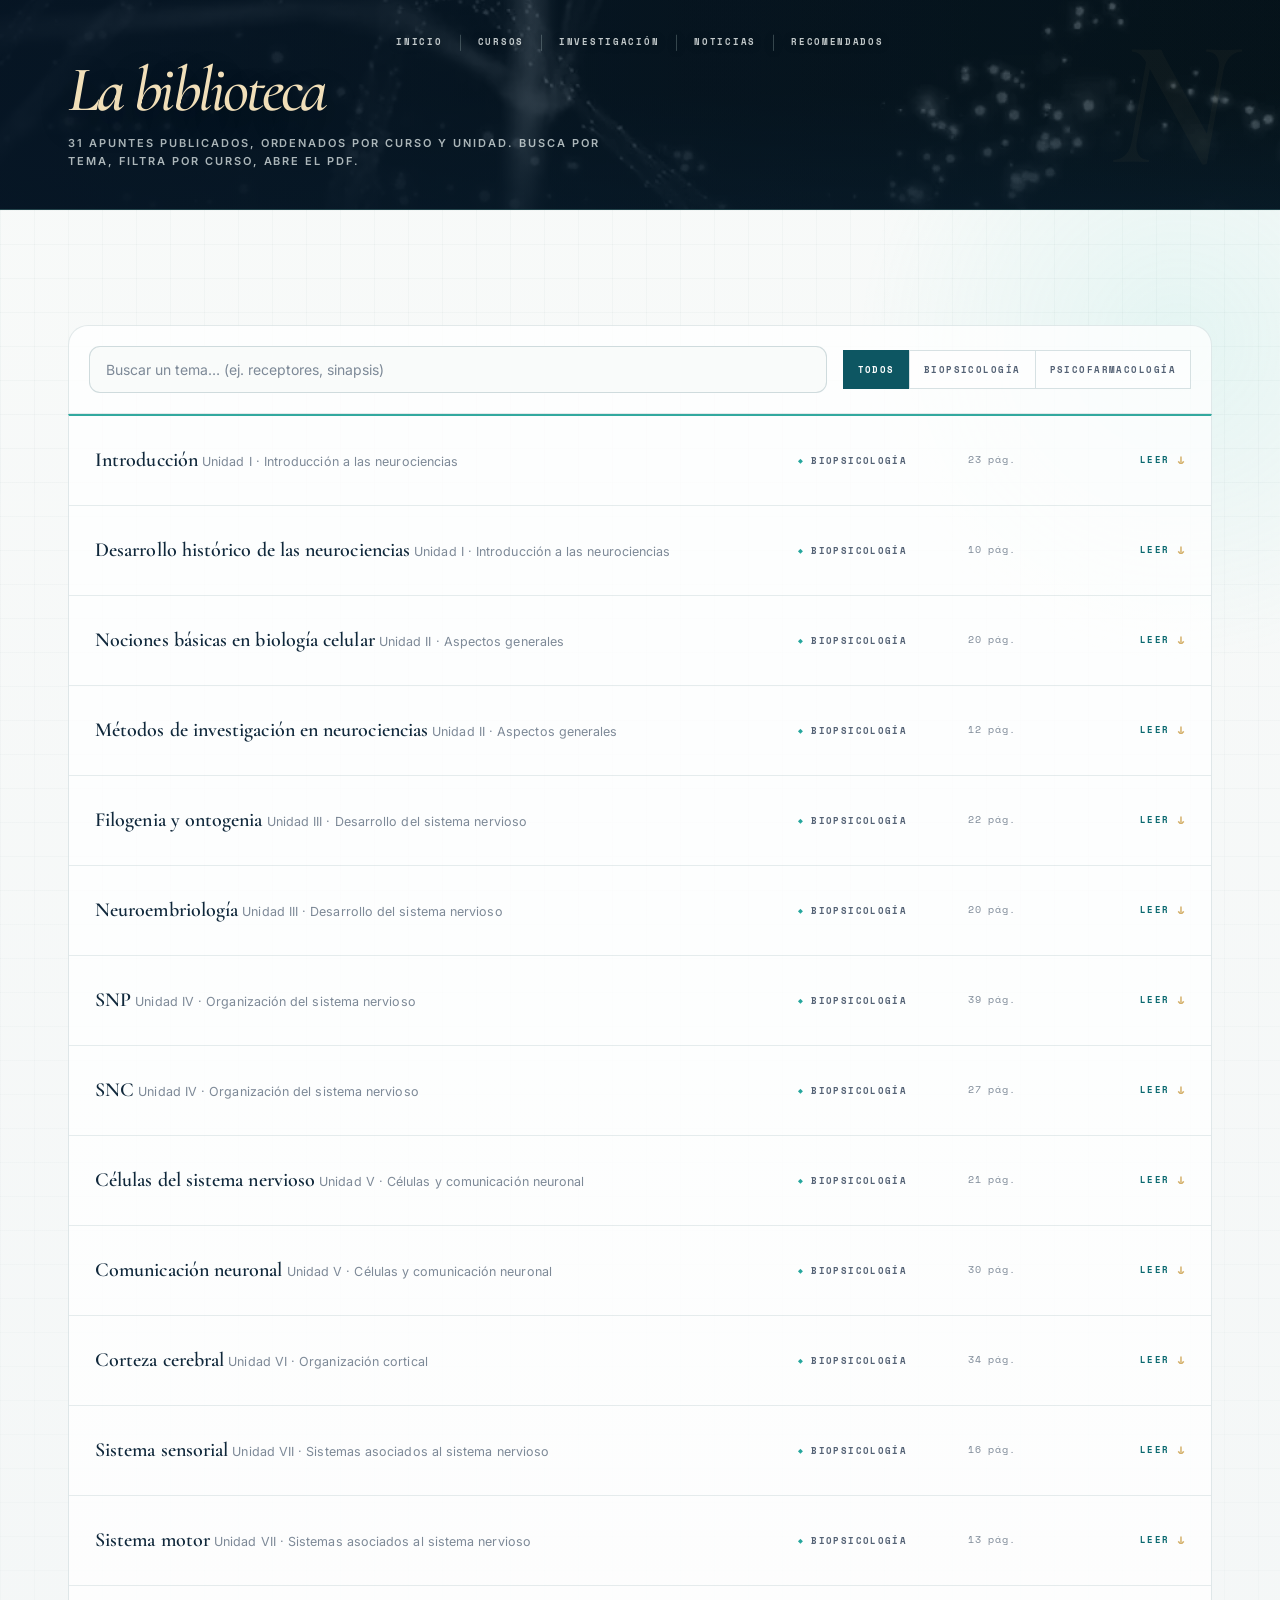
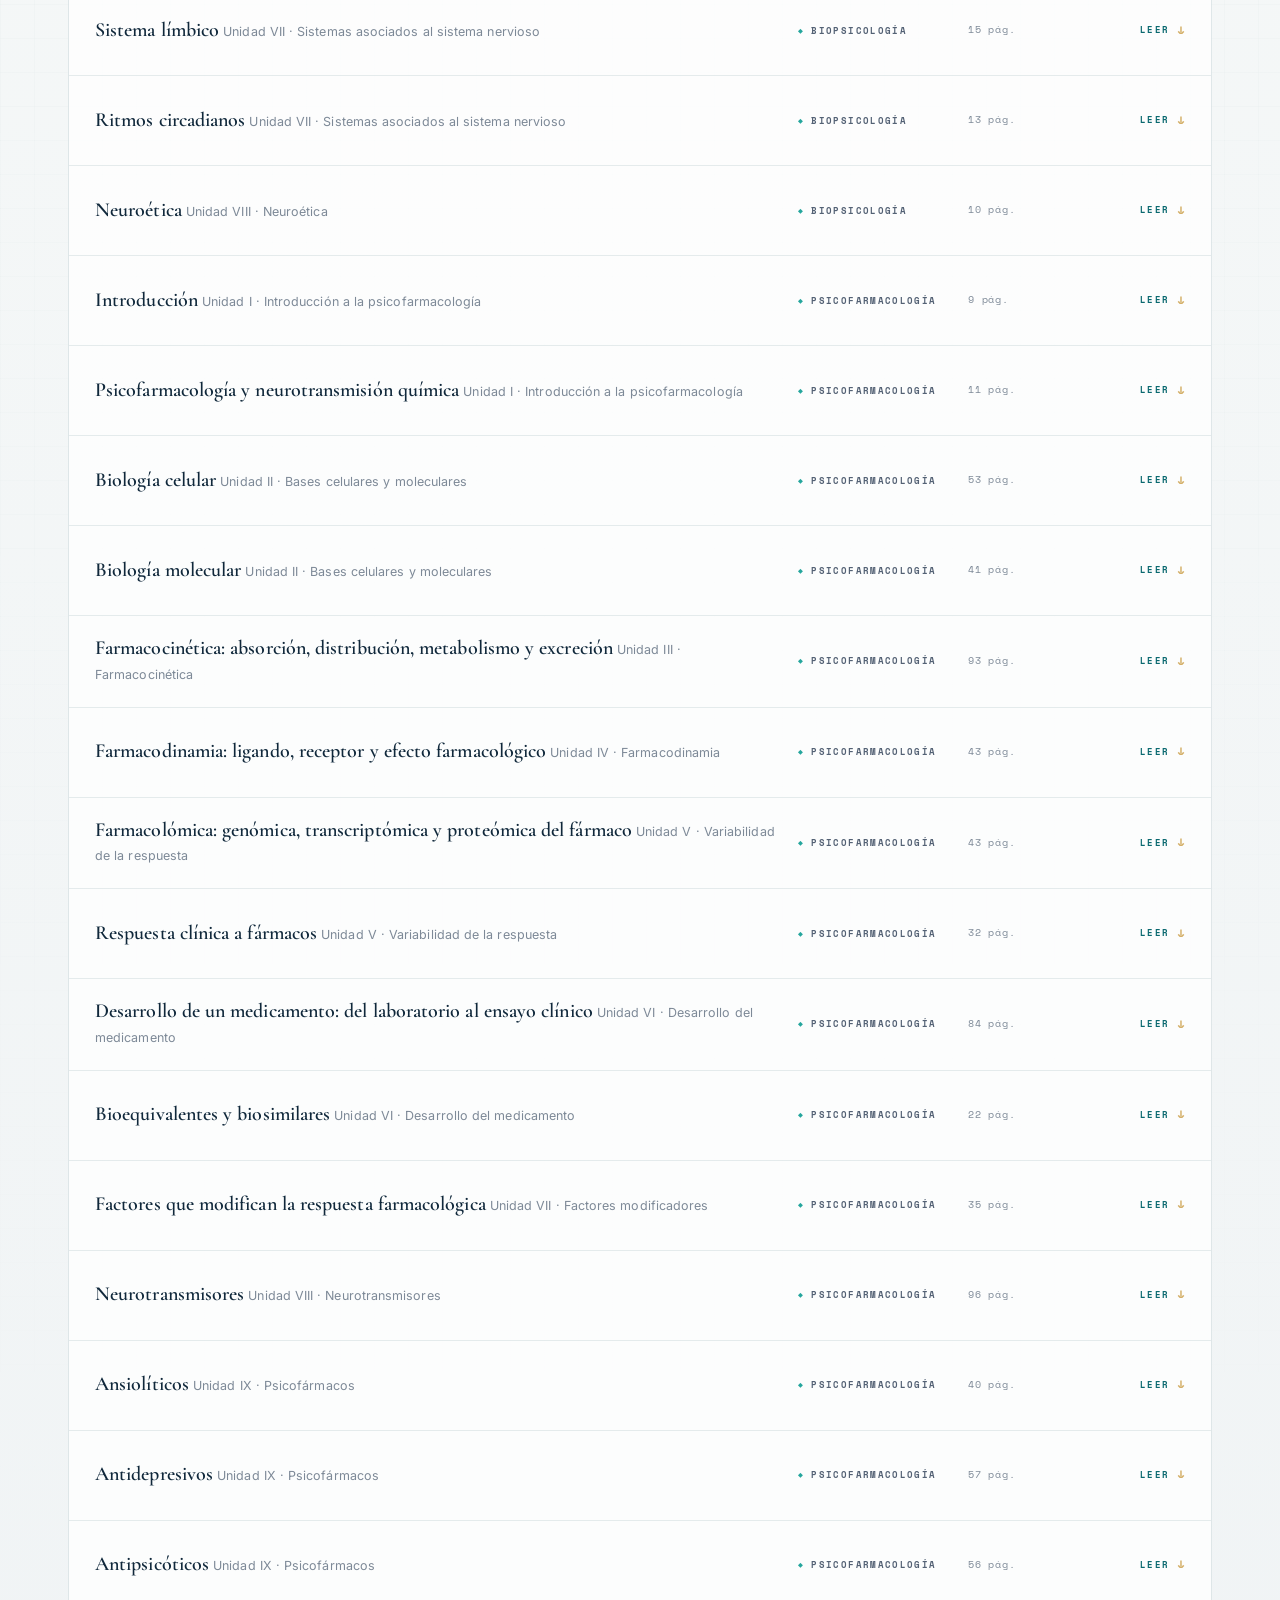
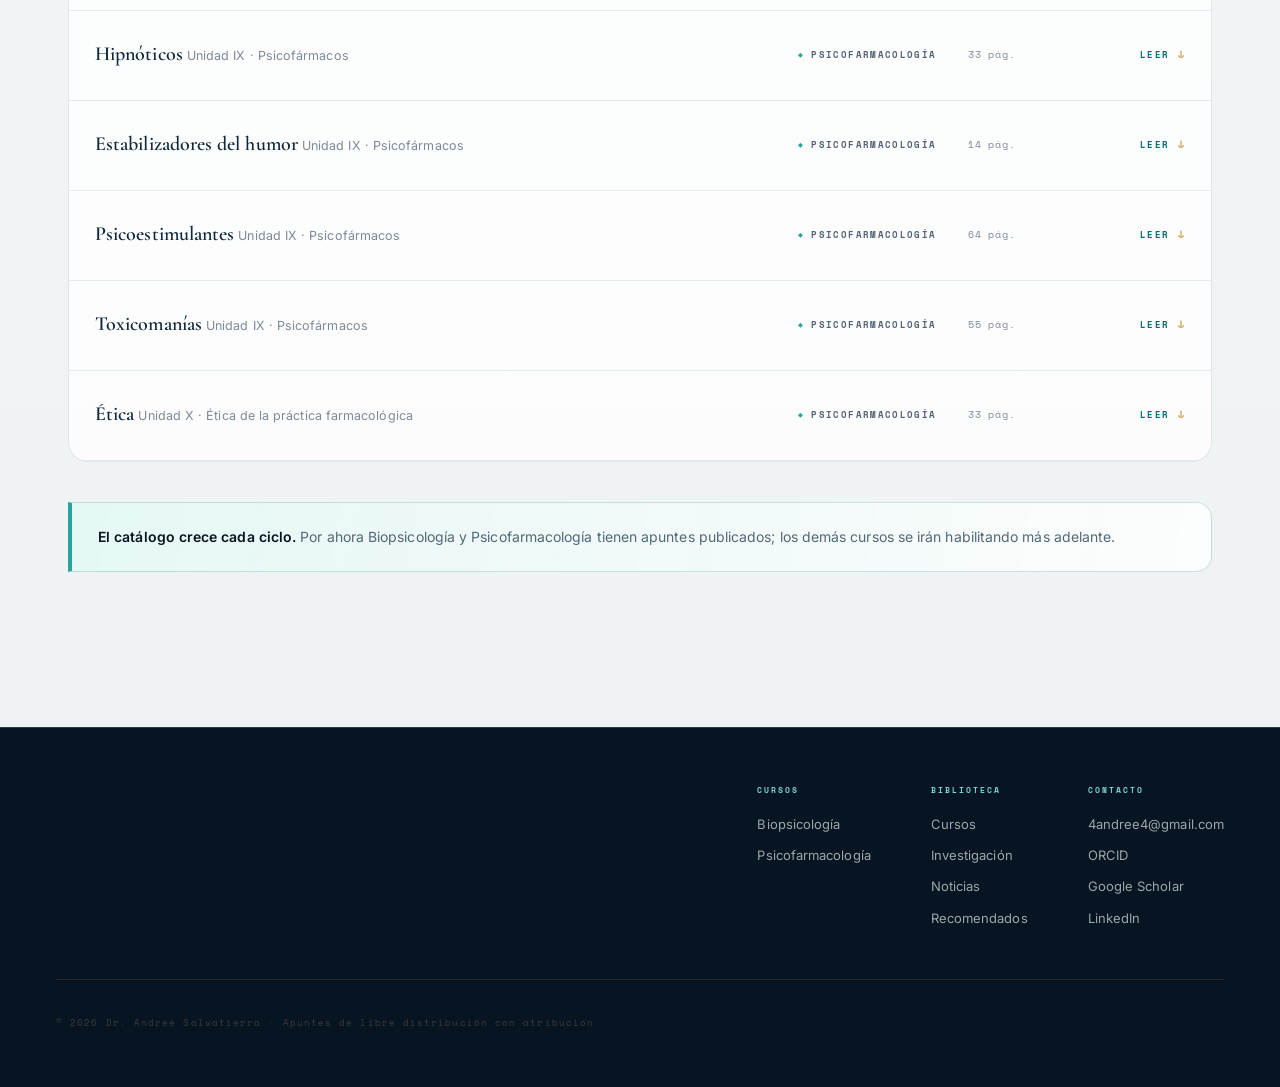
==== commit f7b9c726: "Quita la etiqueta 'Dr. Andreé Salvatierra' del pie de página de todas las páginas Ese texto quedaba " ====
--- a/sitio-andree/apuntes.html
+++ b/sitio-andree/apuntes.html
@@ -483,11 +483,7 @@
   <footer class="footer-wrap" id="contacto">
     <div class="footer">
       <div class="footer-top">
-        <div class="footer-logo-group">
-          <div>
-            <div class="footer-logo-sub">Dr. Andreé Salvatierra</div>
-          </div>
-        </div>
+        <div class="footer-logo-group"></div>
         <div class="footer-links-col">
           <div class="footer-col">
             <div class="footer-col-title">Cursos</div>
--- a/sitio-andree/css/theme.css
+++ b/sitio-andree/css/theme.css
@@ -4335,7 +4335,8 @@
    .page-hero-sub; se piden en minúscula. */
 body:has(.investigacion-sola) .page-hero-sub,
 body:has(.cursos-coverflow) .page-hero-sub,
-body:has(#listaNoticias) .page-hero-sub {
+body:has(#listaNoticias) .page-hero-sub,
+body:has(.recomendados-original) .page-hero-sub {
   text-transform: none;
 }
 
@@ -5698,6 +5699,40 @@
 }
 
 /* --------------------------------------------------------------------------
+   MENÚ MÓVIL · tira deslizable en vez de apretar el texto
+
+   Con "Recomendados" ya son 6 pestañas: seguir achicando la letra para que
+   entren todas de una (llegaba a 8px) se veía ilegible en un celular. En vez
+   de eso la fila se vuelve una tira horizontal con scroll nativo — se
+   arrastra con el dedo hacia cualquier lado en Android/iOS sin JS de por
+   medio, overscroll-behavior-x:contain evita que ese arrastre se filtre
+   como scroll vertical de la página, y el difuminado de los bordes
+   (mask-image) avisa que hay más pestañas fuera de vista. */
+@media (max-width: 900px) {
+  .hero-nav-links {
+    justify-content: flex-start;
+    overflow-x: auto;
+    overflow-y: hidden;
+    overscroll-behavior-x: contain;
+    -webkit-overflow-scrolling: touch;
+    scroll-snap-type: x proximity;
+    scrollbar-width: none;
+    padding-inline: 20px;
+    mask-image: linear-gradient(to right, transparent, black 18px, black calc(100% - 18px), transparent);
+    -webkit-mask-image: linear-gradient(to right, transparent, black 18px, black calc(100% - 18px), transparent);
+  }
+  .hero-nav-links::-webkit-scrollbar { display: none; }
+  .hero-nav-flotante a {
+    font-size: 10.5px;
+    padding: 6px 8px;
+    white-space: nowrap;
+    flex: 0 0 auto;
+    scroll-snap-align: start;
+  }
+  .hero-nav-flotante .hero-nav-sep { flex: 0 0 auto; }
+}
+
+/* --------------------------------------------------------------------------
    SOBRE EL AUTOR · la foto arriba, no centrada
 
    Con los escudos ahora adentro, el bloque de texto quedó mucho más alto
@@ -6061,21 +6096,15 @@
 
   .neuron-emblem {
     position: relative;
-    width: clamp(70px, 16vw, 78px);
+    width: clamp(120px, 27vw, 132px);
     aspect-ratio: 1;
     margin: 0 auto;
     display: grid;
     place-items: center;
   }
-  .neuron-emblem svg {
-    position: absolute; inset: 0; width: 100%; height: 100%; overflow: visible;
-    fill: none; stroke: #eeb663; stroke-width: 1.4;
-  }
-  .neuron-emblem svg circle { fill: #eeb663; stroke: none; }
-  .neuron-emblem span {
-    position: relative; top: -1px; color: #fff3df;
-    font-family: 'Cormorant Garamond', serif; font-size: clamp(3.05rem, 11vw, 3.4rem);
-    font-weight: 400; line-height: 1;
+  .neuron-emblem img {
+    position: absolute; inset: 0; width: 100%; height: 100%;
+    object-fit: contain;
   }
 
   .mobile-cover__arc {
@@ -6511,3 +6540,143 @@
   }
 }
 
+/* --------------------------------------------------------------------------
+   RECOMENDADOS · fichas por categoría, con color propio y enlaces marcados
+   como visitados
+   Todo escrito como descendiente de .recomendados-original a propósito:
+   la SPA (nav-spa.js) solo reemplaza #spaMain/.page-hero-inner al navegar,
+   nunca <head>, así que este bloque tiene que vivir aquí (en la hoja de
+   estilos compartida) y no en un <style> propio de recomendados.html —
+   si no, llegar a la página por transición interna la dejaría sin estilos.
+   -------------------------------------------------------------------------- */
+/* .section trae hasta 130px de padding-top pensado para separar del hero
+   en paginas con encabezado propio (Investigacion, etc.) — acá, sin nada
+   entre el video y el aviso, se veía como un hueco enorme y vacío. */
+body:has(.recomendados-original) .section {
+  padding-top: 24px;
+}
+.recomendados-original {
+  --ro-navy-950: #0a1830;
+  --ro-navy-900: #0f2142;
+  --ro-gold-500: #c39a3f;
+  --ro-gold-100: #f3e8cf;
+  --ro-ink-soft: #5b6472;
+  --ro-line: rgba(10, 24, 48, 0.12);
+  --ro-c-meds: #a8592f;
+  --ro-c-atlas: #b8863a;
+  --ro-c-img: #2f6e78;
+  --ro-c-neuro: #6d3a58;
+  --ro-c-histo: #5c7a34;
+  max-width: 980px;
+  margin: 0 auto;
+  font-family: "Iowan Old Style", "Palatino Linotype", Georgia, "Times New Roman", serif;
+  color: var(--ro-navy-950);
+}
+.recomendados-original .ro-disclaimer {
+  font-family: -apple-system, BlinkMacSystemFont, "Segoe UI", Helvetica, Arial, sans-serif;
+  background: var(--ro-navy-950);
+  color: var(--ro-gold-100);
+  border-radius: 6px;
+  padding: 18px 22px;
+  font-size: 0.92rem;
+  line-height: 1.6;
+  margin: 8px 0 36px;
+  border-left: 4px solid var(--ro-gold-500);
+  text-align: justify;
+  text-justify: inter-word;
+}
+.recomendados-original .ro-disclaimer strong { color: #fff; }
+
+.recomendados-original .ro-catalog {
+  display: grid;
+  grid-template-columns: repeat(auto-fit, minmax(280px, 1fr));
+  gap: 20px;
+}
+
+/* Cada ficha lleva su propio color de acento (--ro-accent), tomado de
+   las variables --ro-c-* de más arriba -- una franja arriba, el ícono y
+   el punto delante de cada nombre lo usan. */
+.recomendados-original .ro-plate {
+  --ro-accent: var(--ro-navy-900);
+  position: relative;
+  background: #fff;
+  border-radius: 12px;
+  border: 1px solid var(--ro-line);
+  padding: 22px 20px 18px;
+  overflow: hidden;
+  transition: transform 0.18s ease, box-shadow 0.18s ease;
+}
+.recomendados-original .ro-plate:hover {
+  transform: translateY(-3px);
+  box-shadow: 0 10px 28px -14px rgba(10, 24, 48, 0.28);
+}
+.recomendados-original .ro-plate::before {
+  content: "";
+  position: absolute;
+  top: 0; left: 0; right: 0;
+  height: 4px;
+  background: var(--ro-accent);
+}
+.recomendados-original .ro-plate--meds  { --ro-accent: var(--ro-c-meds); }
+.recomendados-original .ro-plate--atlas { --ro-accent: var(--ro-c-atlas); }
+.recomendados-original .ro-plate--img   { --ro-accent: var(--ro-c-img); }
+.recomendados-original .ro-plate--neuro { --ro-accent: var(--ro-c-neuro); }
+.recomendados-original .ro-plate--histo { --ro-accent: var(--ro-c-histo); }
+
+.recomendados-original .ro-plate-head {
+  display: flex; align-items: center; gap: 12px;
+  margin-bottom: 16px;
+}
+.recomendados-original .ro-plate-badge {
+  width: 38px; height: 38px; flex: 0 0 auto;
+  border-radius: 10px;
+  background: color-mix(in srgb, var(--ro-accent) 16%, white);
+  color: var(--ro-accent);
+  display: flex; align-items: center; justify-content: center;
+}
+.recomendados-original .ro-plate-badge svg { width: 20px; height: 20px; }
+.recomendados-original .ro-plate h2 {
+  font-family: "Iowan Old Style", "Palatino Linotype", Georgia, "Times New Roman", serif;
+  font-size: 1.1rem; font-weight: 500;
+  margin: 0; color: var(--ro-navy-950);
+}
+
+.recomendados-original .ro-list {
+  list-style: none; margin: 0; padding: 0;
+  font-family: -apple-system, BlinkMacSystemFont, "Segoe UI", Helvetica, Arial, sans-serif;
+}
+.recomendados-original .ro-list li { border-top: 1px solid var(--ro-line); }
+.recomendados-original .ro-list li:first-child { border-top: none; }
+.recomendados-original .ro-list a {
+  text-decoration: none; color: var(--ro-navy-950);
+  display: block; margin: 0 -10px; padding: 9px 10px;
+  border-radius: 6px;
+  transition: background 0.15s ease, color 0.15s ease;
+}
+.recomendados-original .ro-name {
+  font-weight: 600; font-size: 0.95rem;
+  position: relative; padding-left: 14px;
+  color: inherit;
+}
+.recomendados-original .ro-name::before {
+  content: "";
+  position: absolute; left: 0; top: 0.5em;
+  width: 6px; height: 6px; border-radius: 50%;
+  background: var(--ro-accent);
+}
+.recomendados-original .ro-list a:hover .ro-name { color: var(--ro-accent); }
+.recomendados-original .ro-list a.is-visited {
+  background: var(--ro-navy-950);
+  color: var(--ro-gold-100);
+}
+.recomendados-original .ro-list a.is-visited:hover .ro-name { color: var(--ro-gold-100); }
+.recomendados-original .ro-desc {
+  display: block; font-size: 0.8rem;
+  color: inherit; opacity: 0.72;
+  padding-left: 14px; margin-top: 2px;
+}
+
+@media (max-width: 520px) {
+  .recomendados-original .ro-plate h2 { font-size: 1rem; }
+}
+
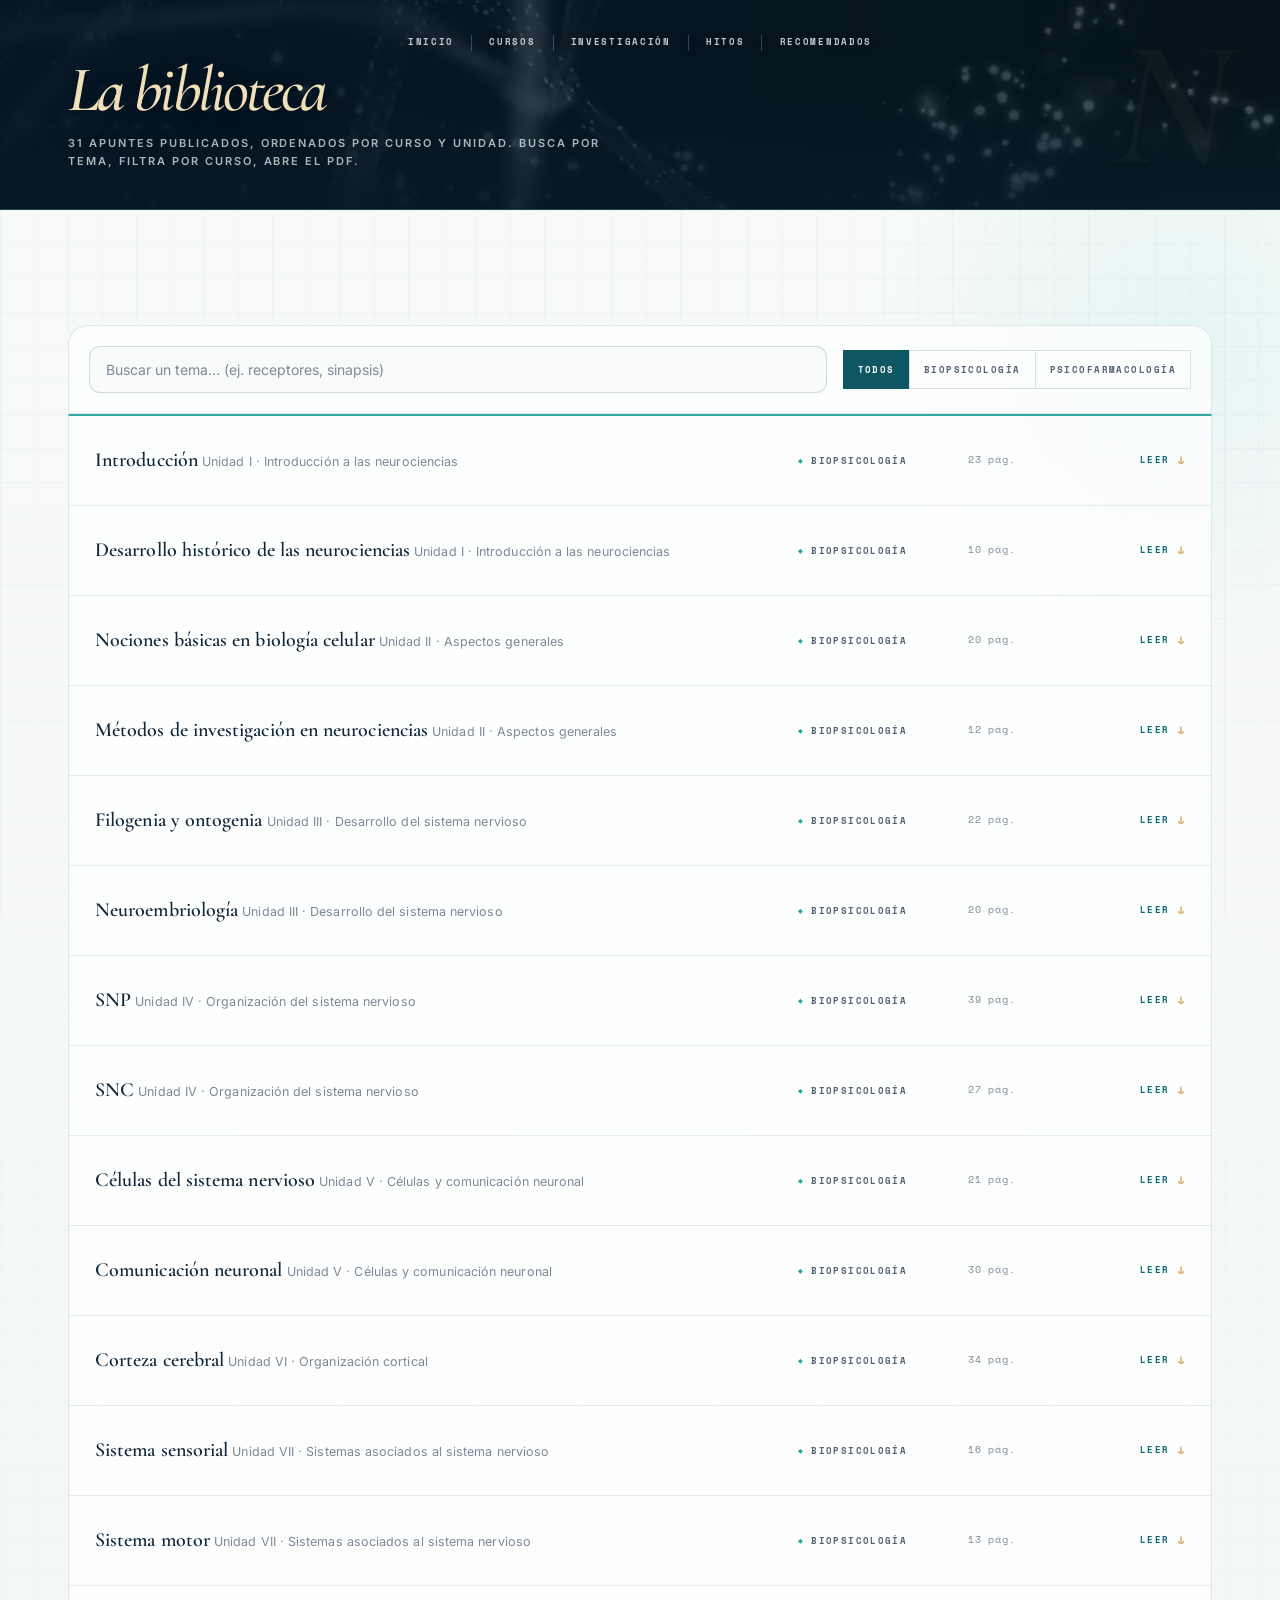
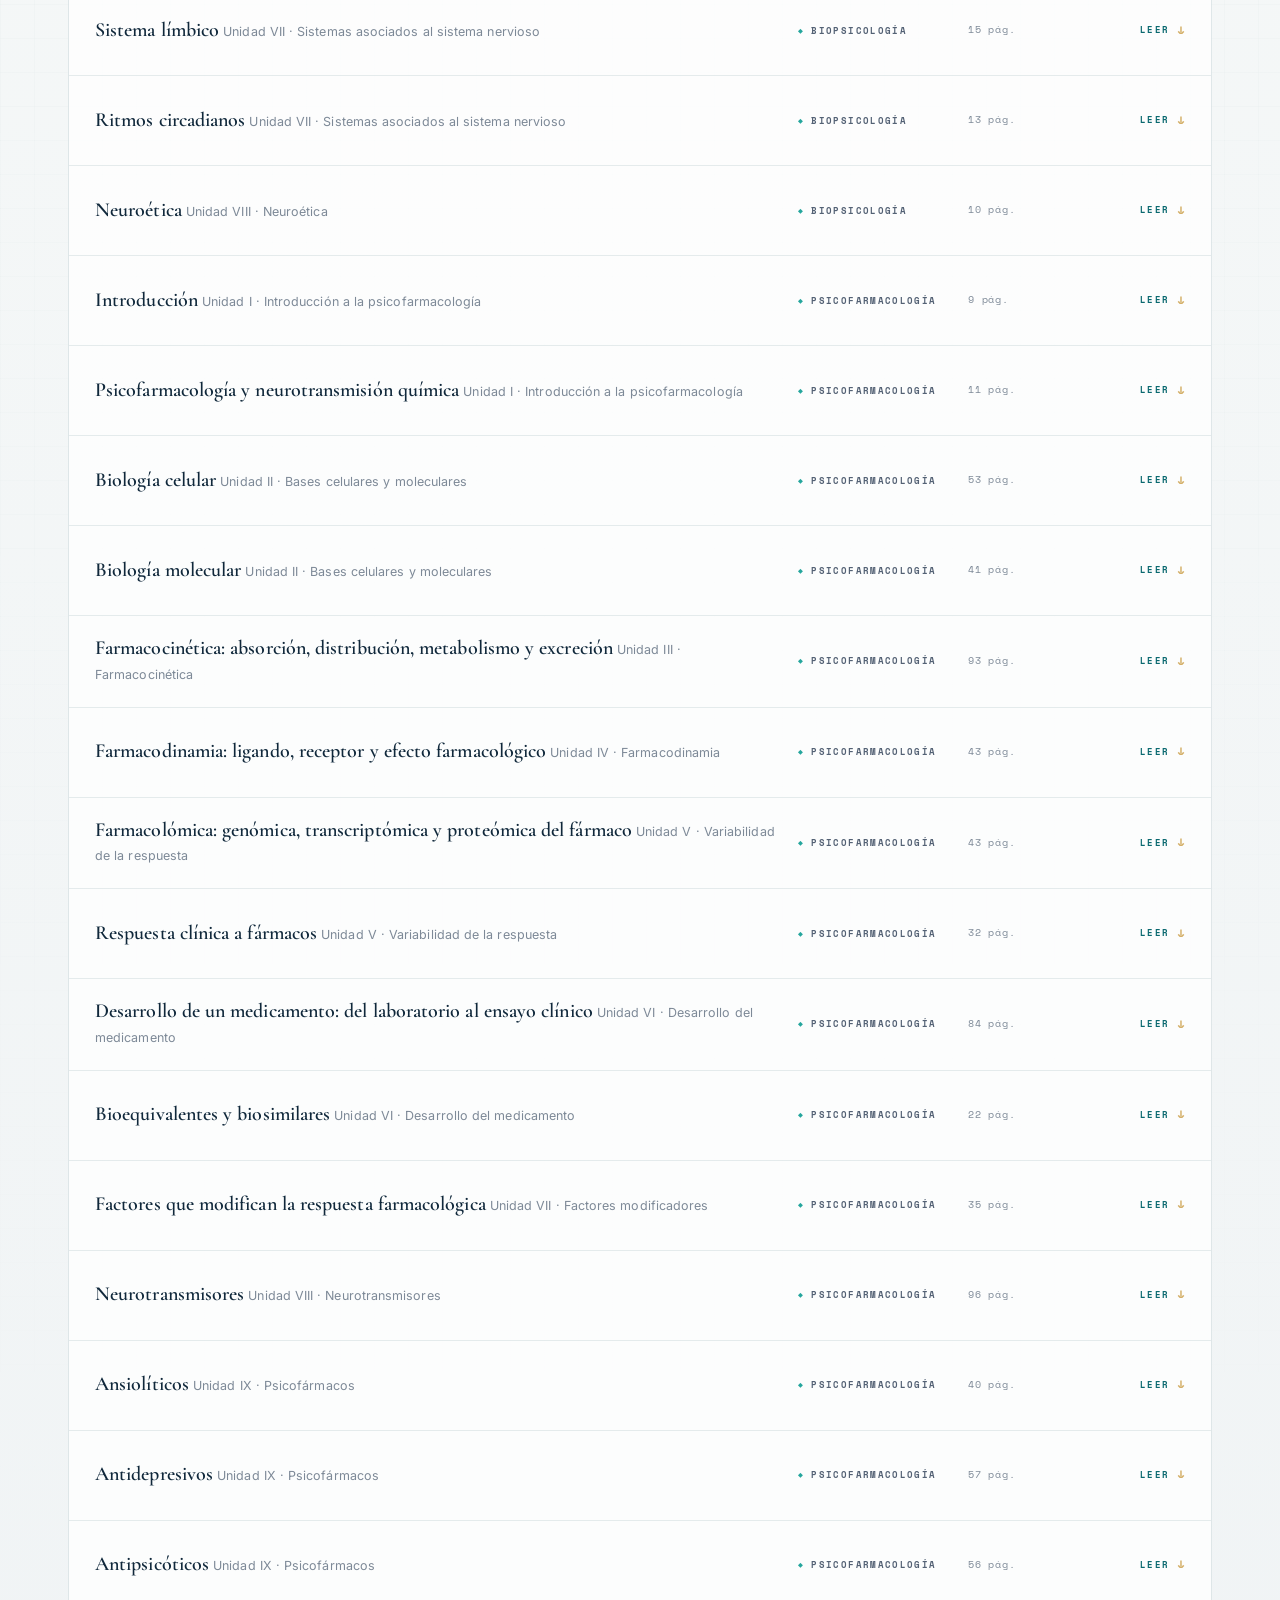
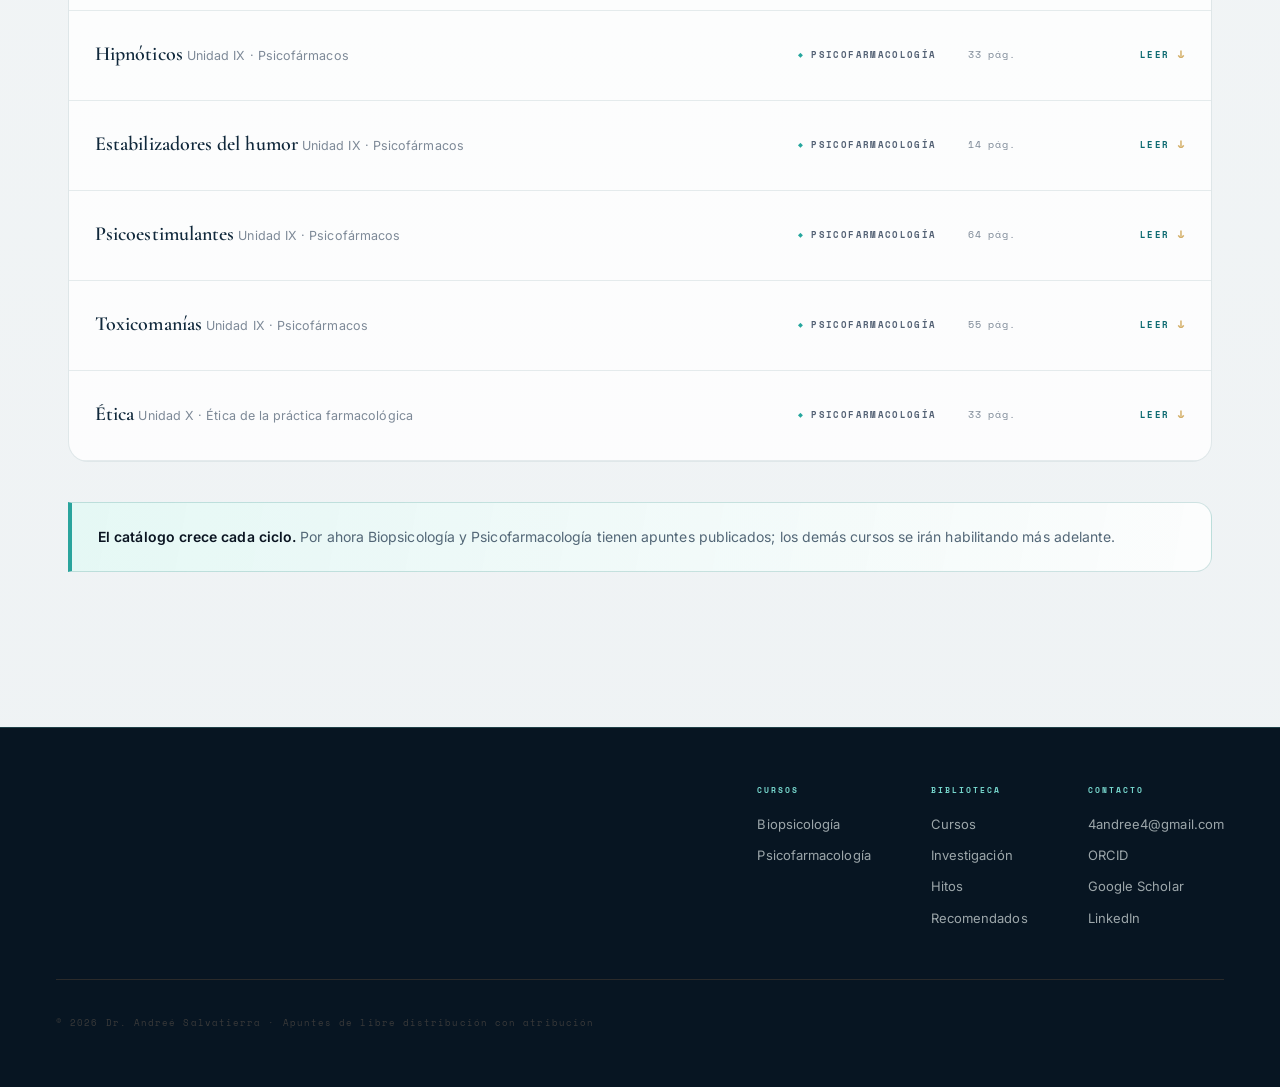
==== commit 977c3f35: "Renombra Noticias a Hitos en todo el sitio y cambia el logo por el nuevo diseño 'Noticias' pasa a 'H" ====
--- a/sitio-andree/apuntes.html
+++ b/sitio-andree/apuntes.html
@@ -36,7 +36,7 @@
       <span class="hero-nav-mitad">
         <a href="investigacion.html">Investigación</a>
         <span class="hero-nav-sep">|</span>
-        <a href="noticias.html">Noticias</a>
+        <a href="noticias.html">Hitos</a>
         <span class="hero-nav-sep">|</span>
         <a href="recomendados.html">Recomendados</a>
       </span>
@@ -494,7 +494,7 @@
             <div class="footer-col-title">Biblioteca</div>
             <a href="materiales.html">Cursos</a>
             <a href="investigacion.html">Investigación</a>
-            <a href="noticias.html">Noticias</a>
+            <a href="noticias.html">Hitos</a>
             <a href="recomendados.html">Recomendados</a>
           </div>
           <div class="footer-col">
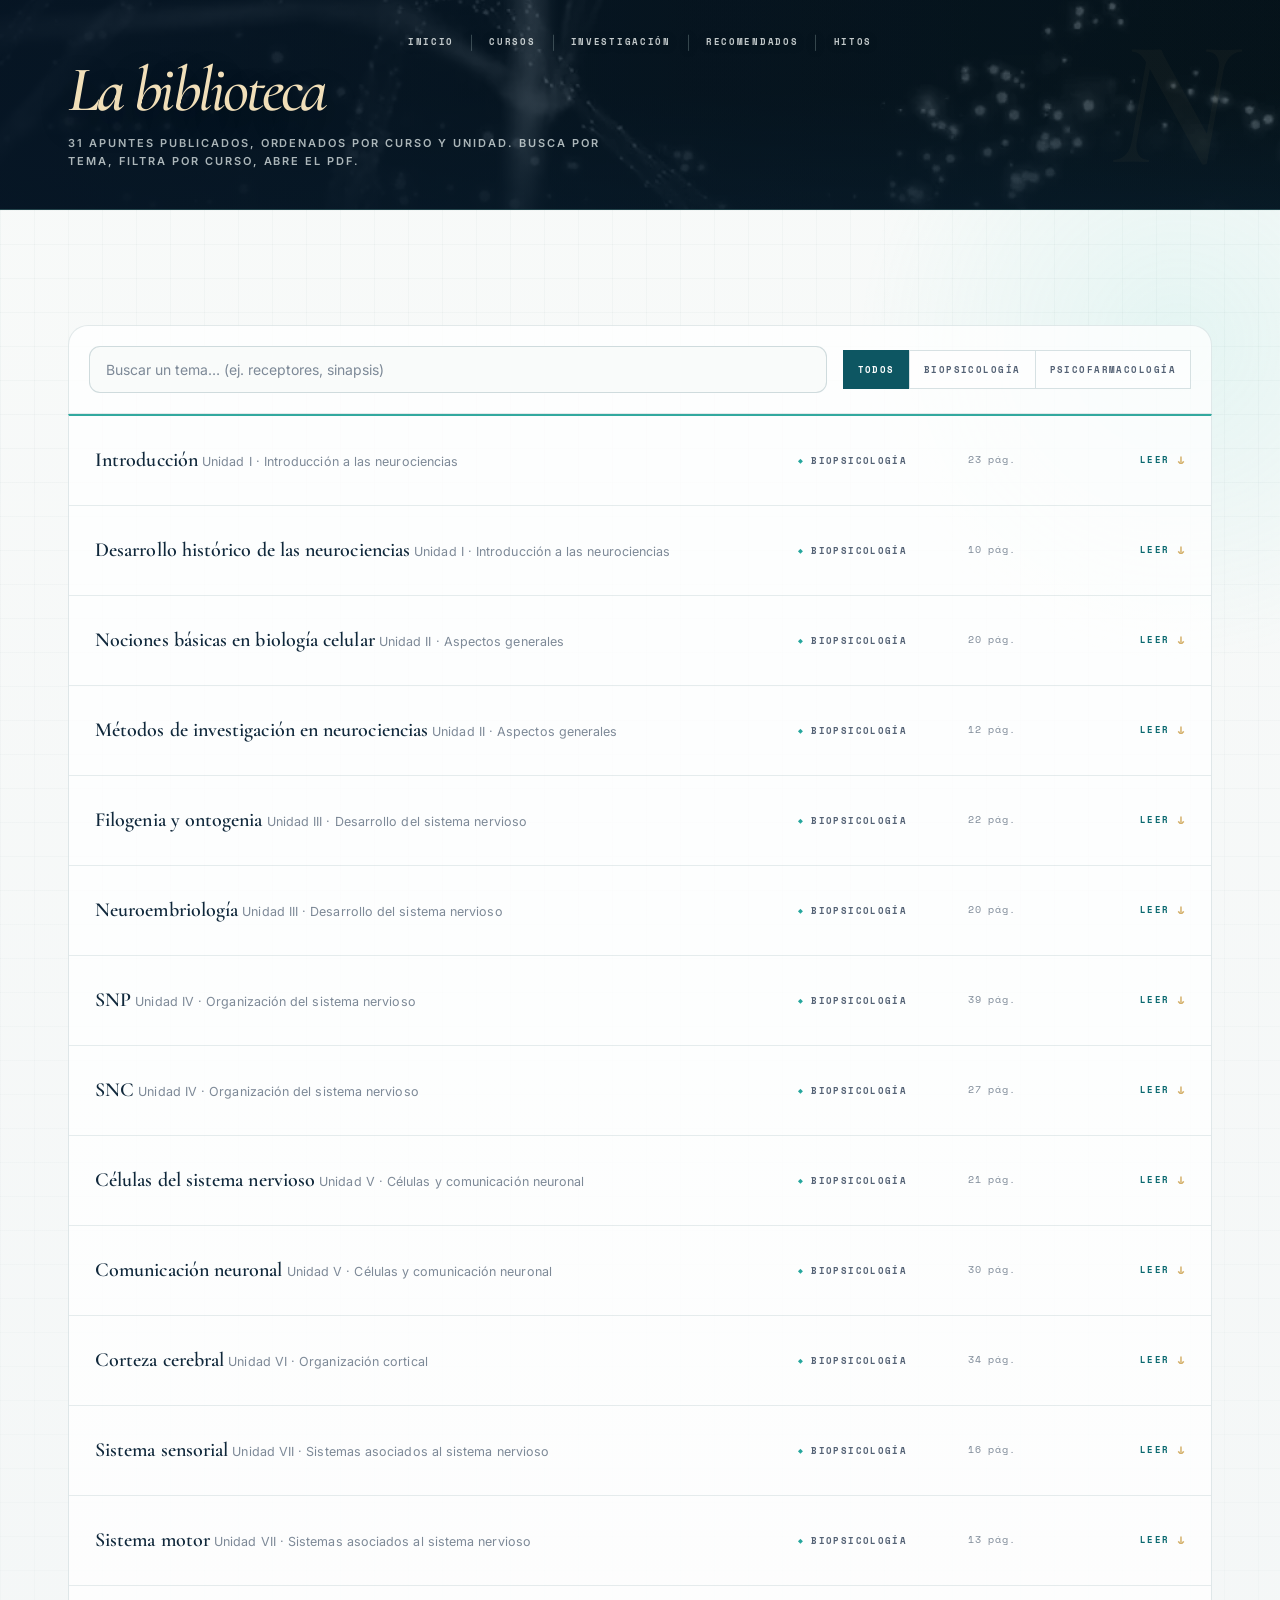
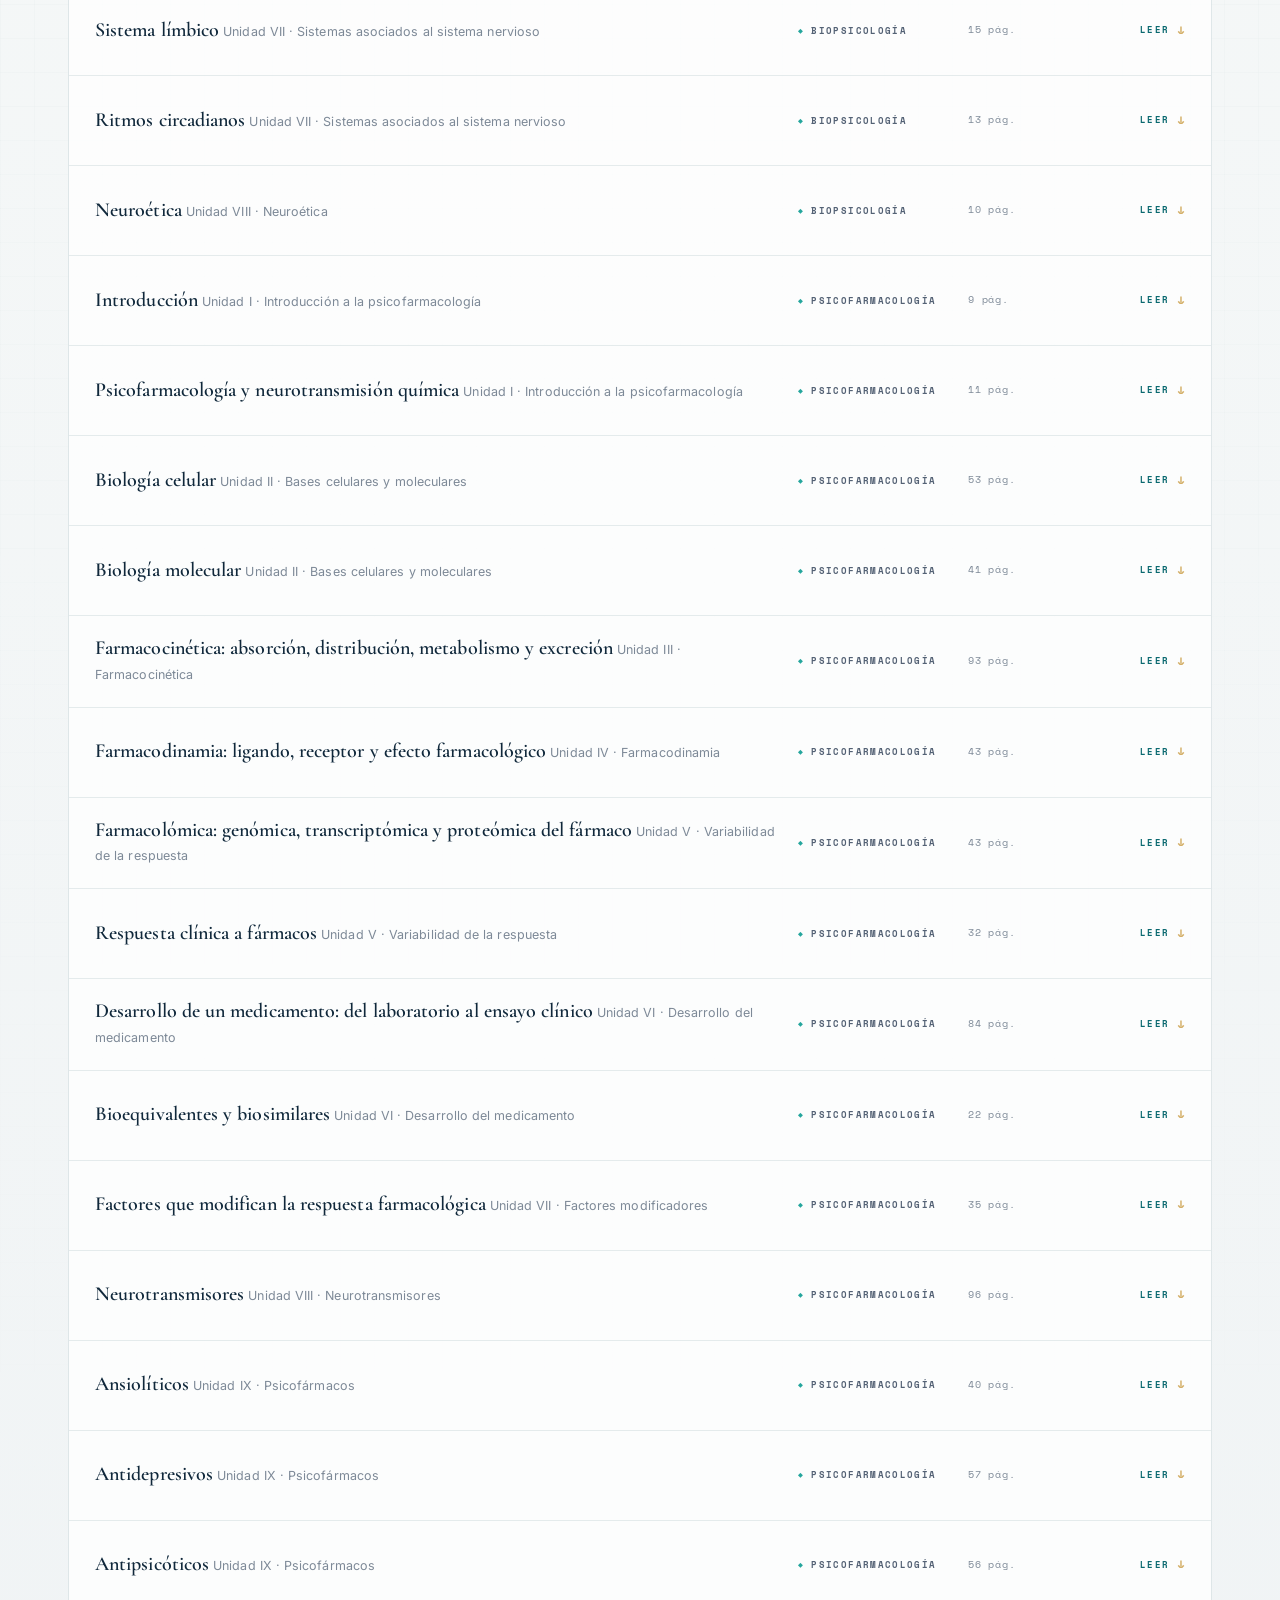
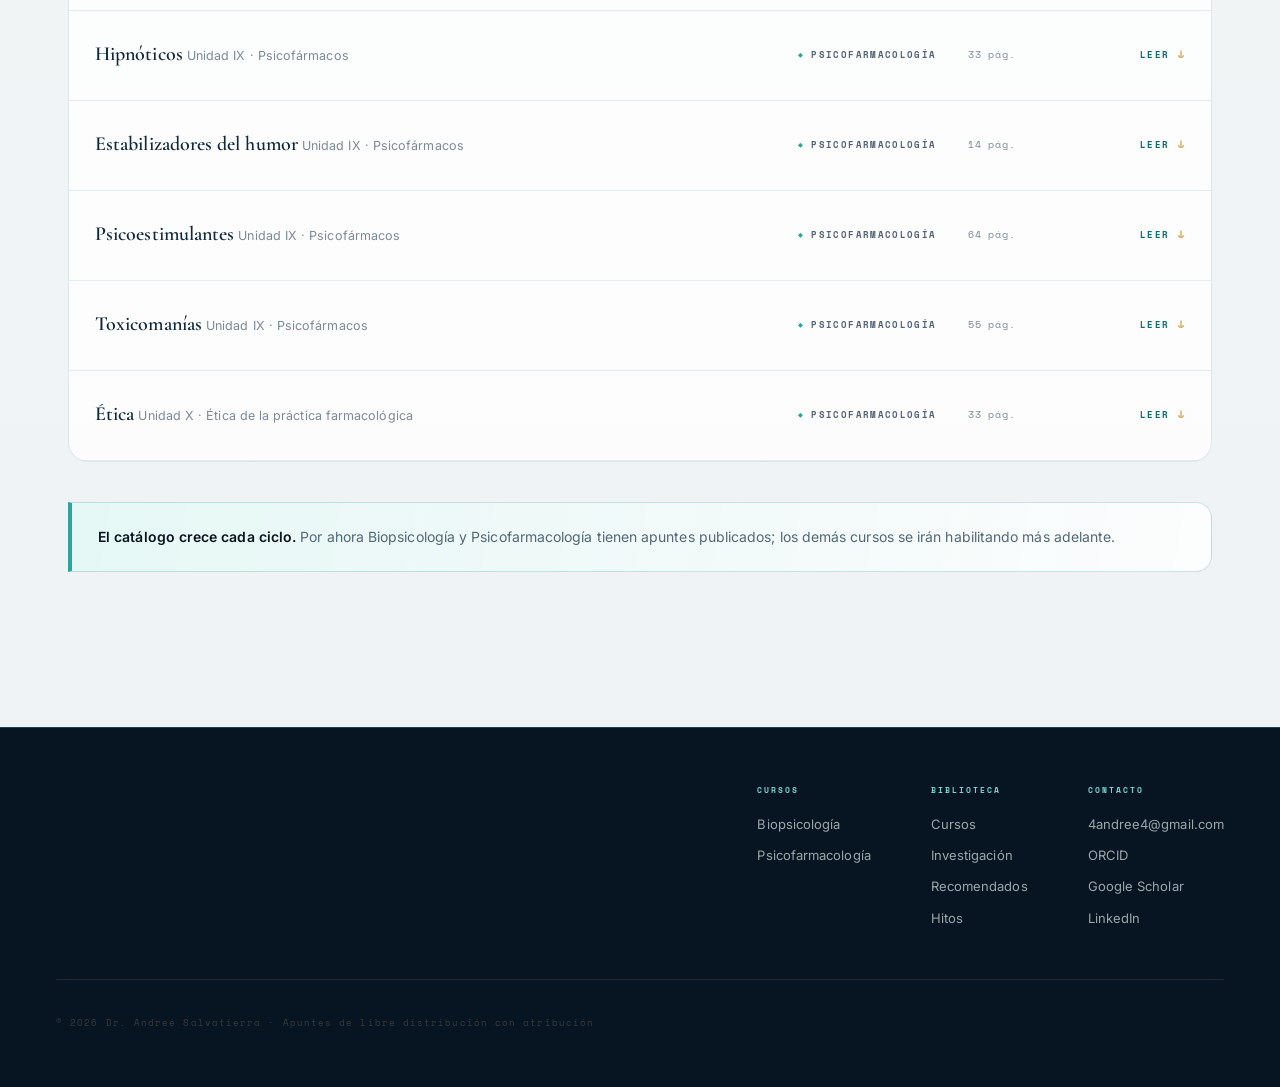
==== commit 8256b046: "Hitos va después de Recomendados en el menú y el pie de página; quita 'docencia' del subtítulo El ar" ====
--- a/sitio-andree/apuntes.html
+++ b/sitio-andree/apuntes.html
@@ -36,9 +36,9 @@
       <span class="hero-nav-mitad">
         <a href="investigacion.html">Investigación</a>
         <span class="hero-nav-sep">|</span>
+        <a href="recomendados.html">Recomendados</a>
+        <span class="hero-nav-sep">|</span>
         <a href="noticias.html">Hitos</a>
-        <span class="hero-nav-sep">|</span>
-        <a href="recomendados.html">Recomendados</a>
       </span>
     </div>
   </nav>
@@ -494,8 +494,8 @@
             <div class="footer-col-title">Biblioteca</div>
             <a href="materiales.html">Cursos</a>
             <a href="investigacion.html">Investigación</a>
+            <a href="recomendados.html">Recomendados</a>
             <a href="noticias.html">Hitos</a>
-            <a href="recomendados.html">Recomendados</a>
           </div>
           <div class="footer-col">
             <div class="footer-col-title">Contacto</div>
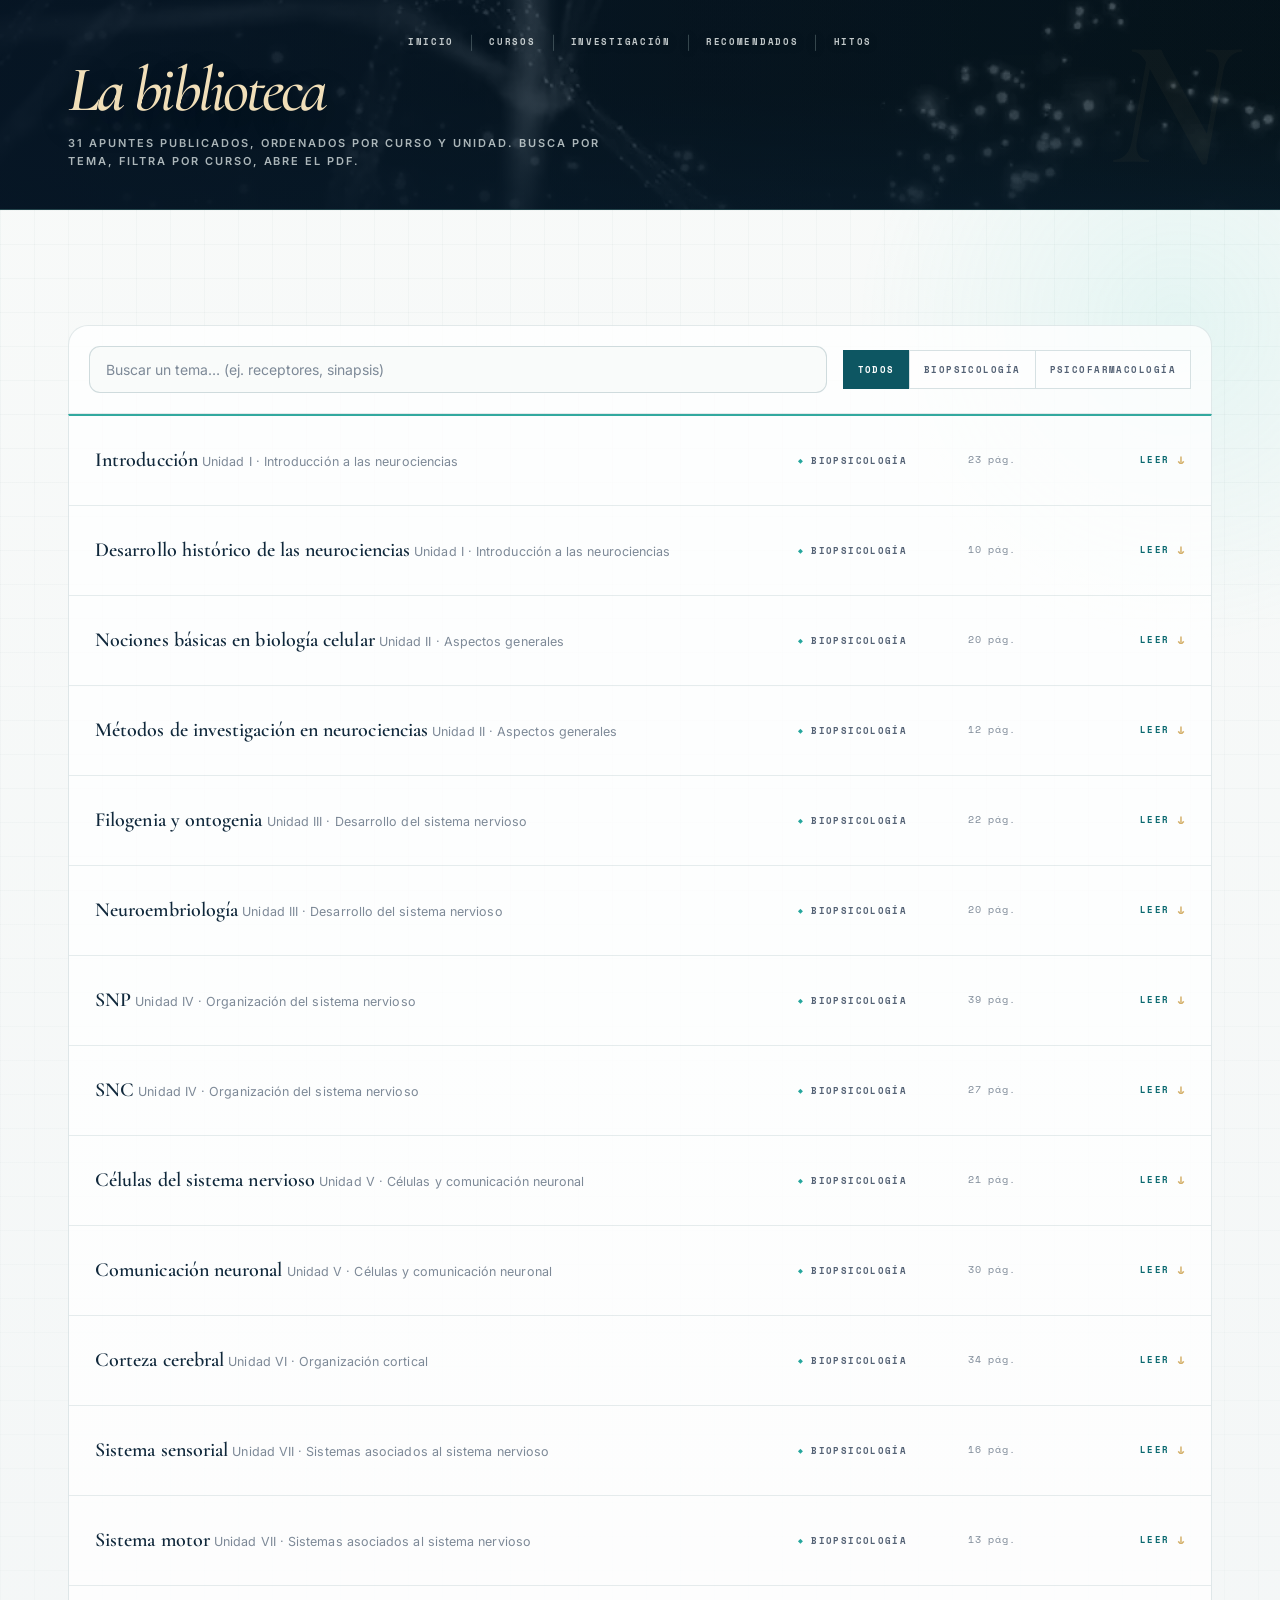
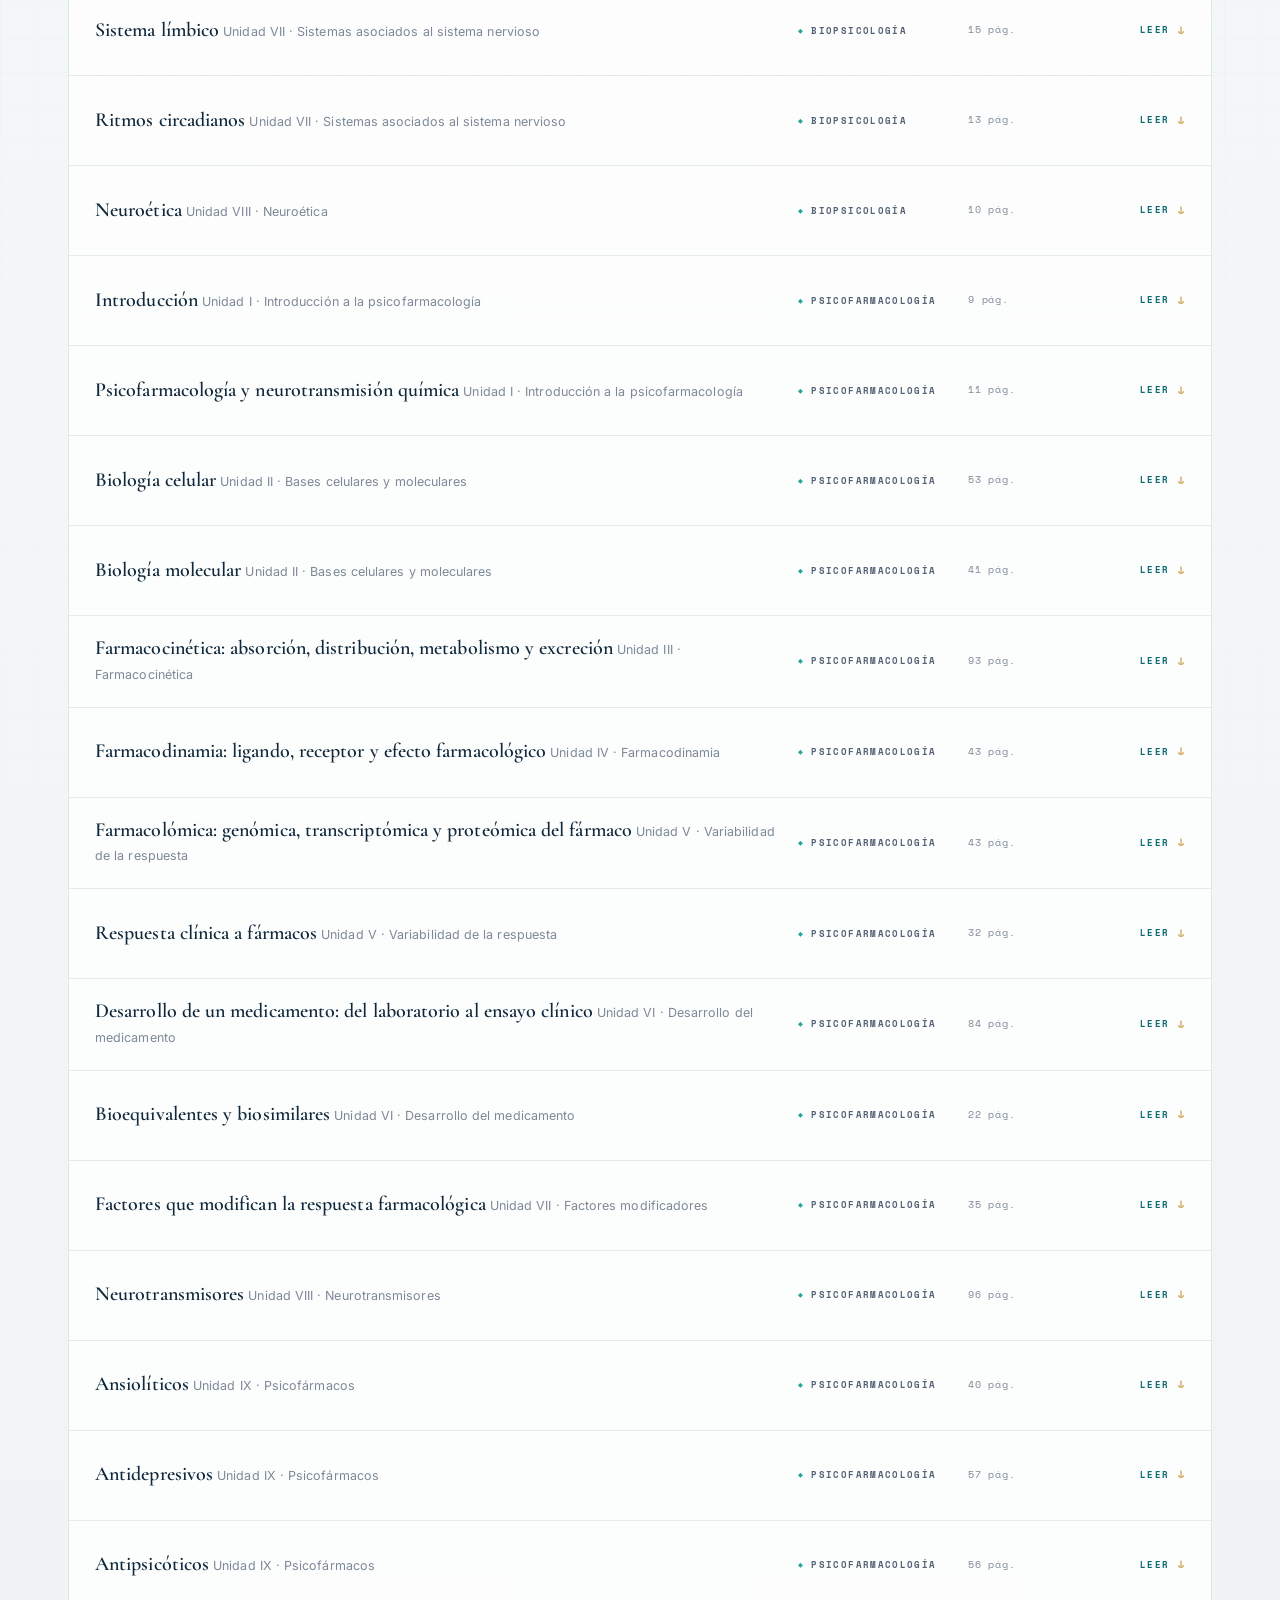
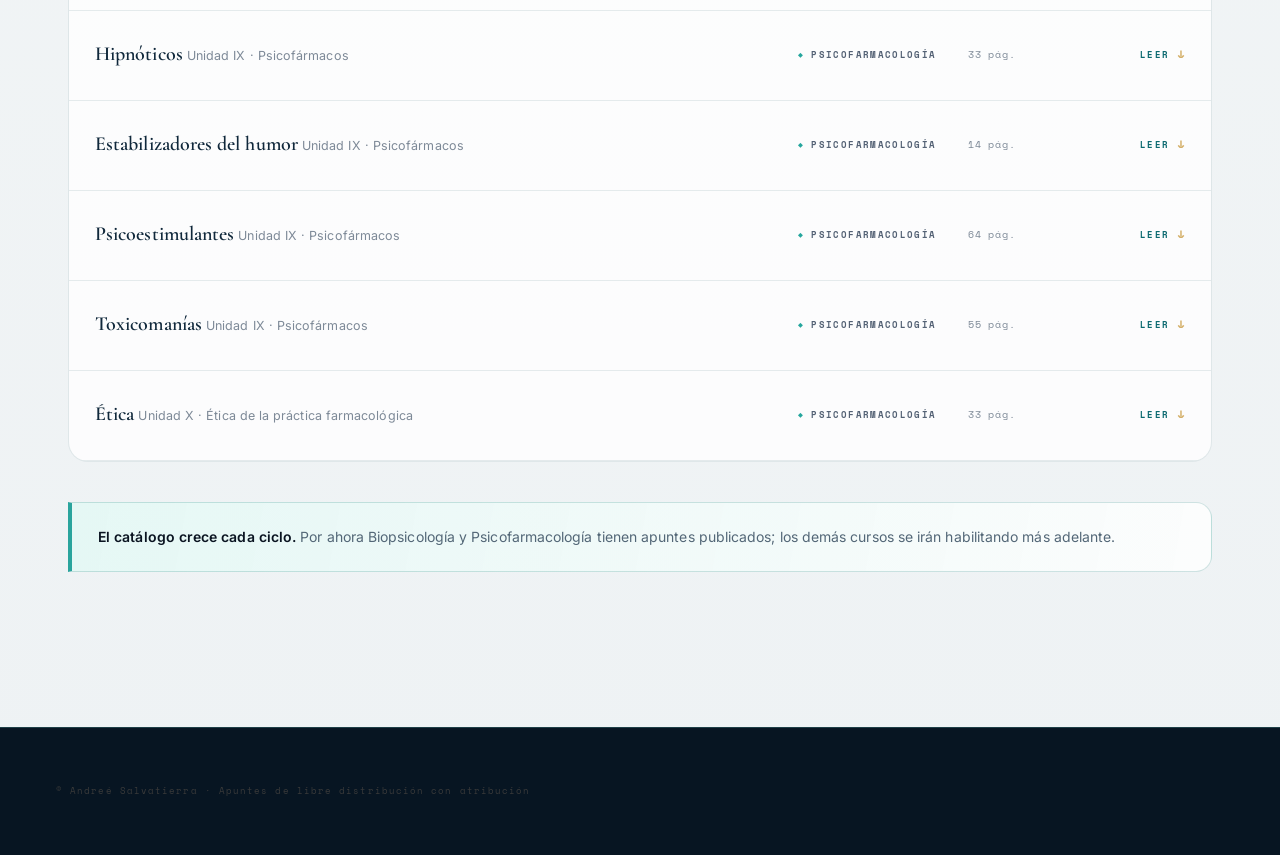
==== commit 7705849e: "Pie de página: quita las columnas de enlaces, deja solo el copyright simplificado Se quitan las tres" ====
--- a/sitio-andree/apuntes.html
+++ b/sitio-andree/apuntes.html
@@ -482,32 +482,8 @@
 
   <footer class="footer-wrap" id="contacto">
     <div class="footer">
-      <div class="footer-top">
-        <div class="footer-logo-group"></div>
-        <div class="footer-links-col">
-          <div class="footer-col">
-            <div class="footer-col-title">Cursos</div>
-            <a href="biopsicologia.html">Biopsicología</a>
-            <a href="psicofarmacologia.html">Psicofarmacología</a>
-          </div>
-          <div class="footer-col">
-            <div class="footer-col-title">Biblioteca</div>
-            <a href="materiales.html">Cursos</a>
-            <a href="investigacion.html">Investigación</a>
-            <a href="recomendados.html">Recomendados</a>
-            <a href="noticias.html">Hitos</a>
-          </div>
-          <div class="footer-col">
-            <div class="footer-col-title">Contacto</div>
-            <a href="mailto:4andree4@gmail.com">4andree4@gmail.com</a>
-            <a href="https://orcid.org/0000-0002-0638-563X" target="_blank" rel="noopener">ORCID</a>
-            <a href="https://scholar.google.com/citations?user=h9P861oAAAAJ&amp;hl=es" target="_blank" rel="noopener">Google Scholar</a>
-            <a href="https://www.linkedin.com/in/a-salvatierra" target="_blank" rel="noopener">LinkedIn</a>
-          </div>
-        </div>
-      </div>
       <div class="footer-bottom">
-        <span class="footer-copy">© 2026 Dr. Andreé Salvatierra · Apuntes de libre distribución con atribución</span>
+        <span class="footer-copy">© Andreé Salvatierra · Apuntes de libre distribución con atribución</span>
       </div>
     </div>
   </footer>
--- a/sitio-andree/css/theme.css
+++ b/sitio-andree/css/theme.css
@@ -6664,12 +6664,11 @@
   width: 6px; height: 6px; border-radius: 50%;
   background: var(--ro-accent);
 }
-.recomendados-original .ro-list a:hover .ro-name { color: var(--ro-accent); }
+.recomendados-original .ro-list a:hover,
 .recomendados-original .ro-list a.is-visited {
   background: var(--ro-navy-950);
   color: var(--ro-gold-100);
 }
-.recomendados-original .ro-list a.is-visited:hover .ro-name { color: var(--ro-gold-100); }
 .recomendados-original .ro-desc {
   display: block; font-size: 0.8rem;
   color: inherit; opacity: 0.72;
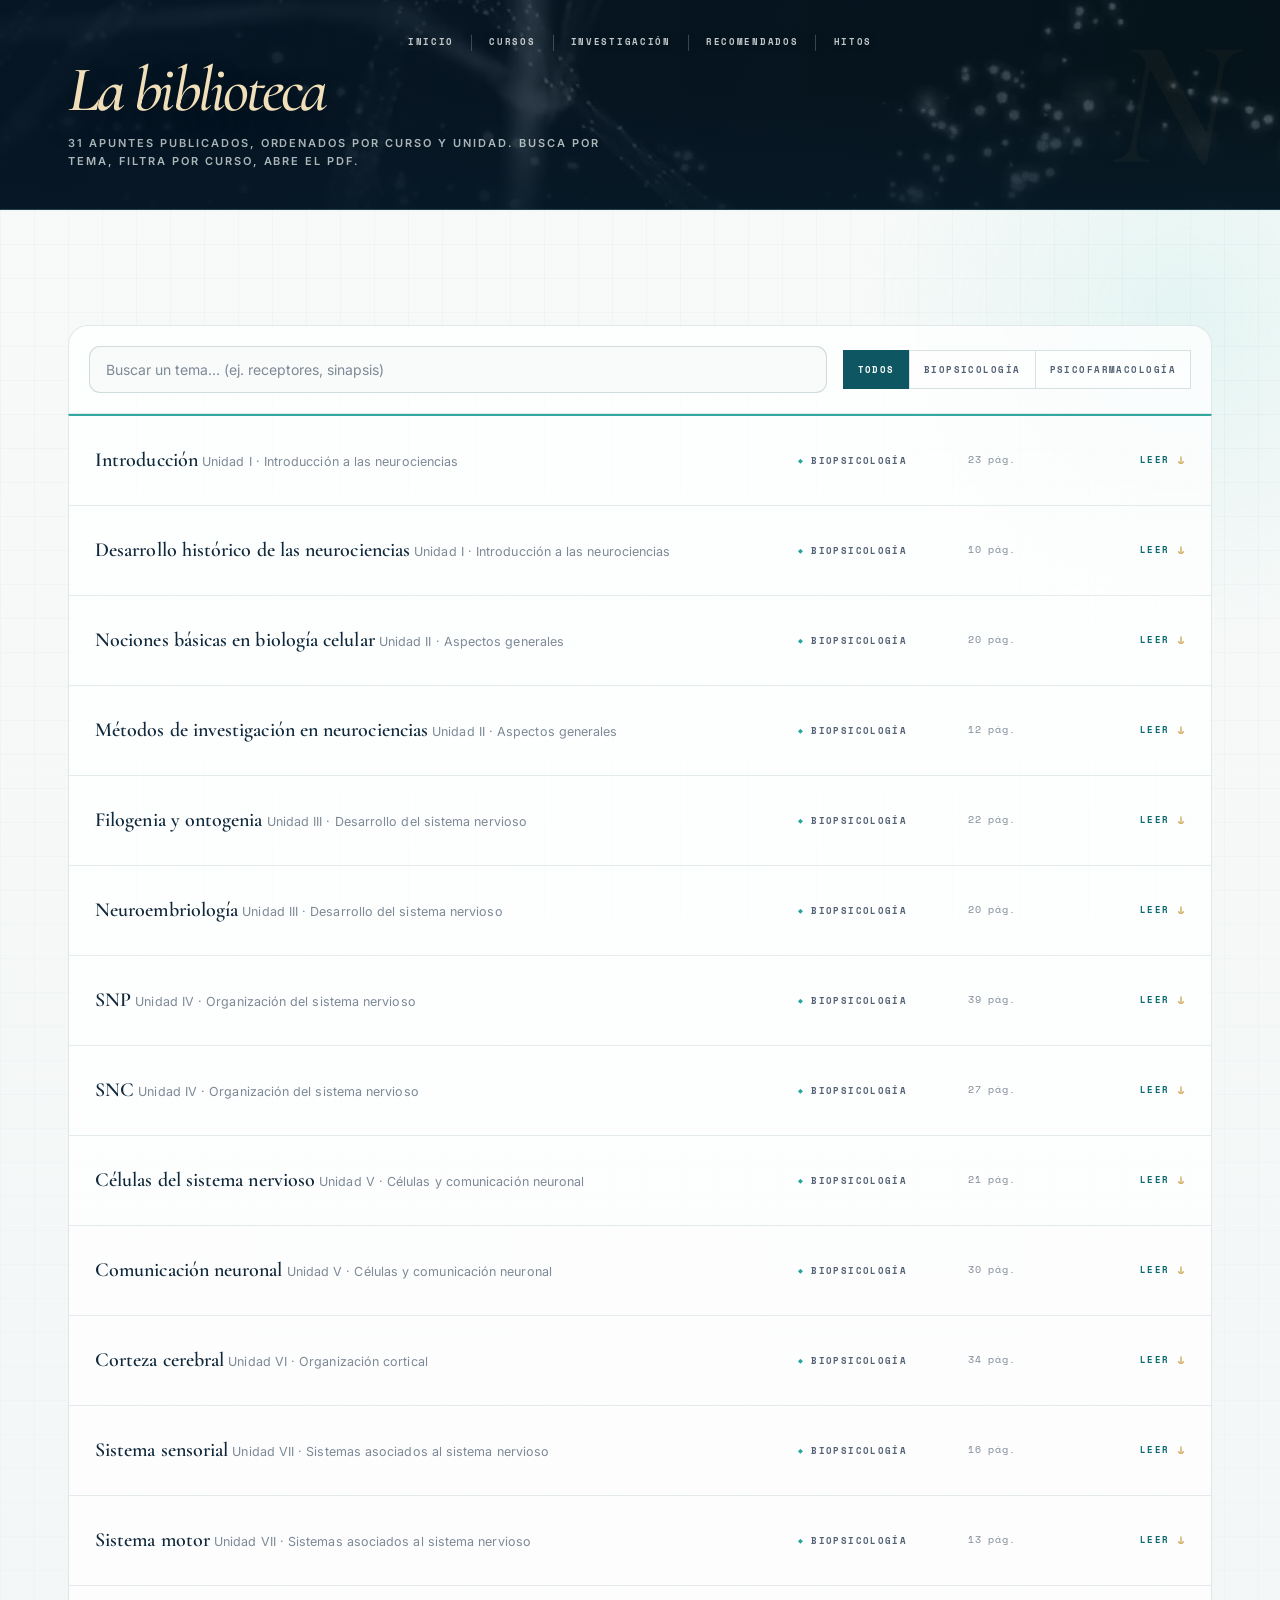
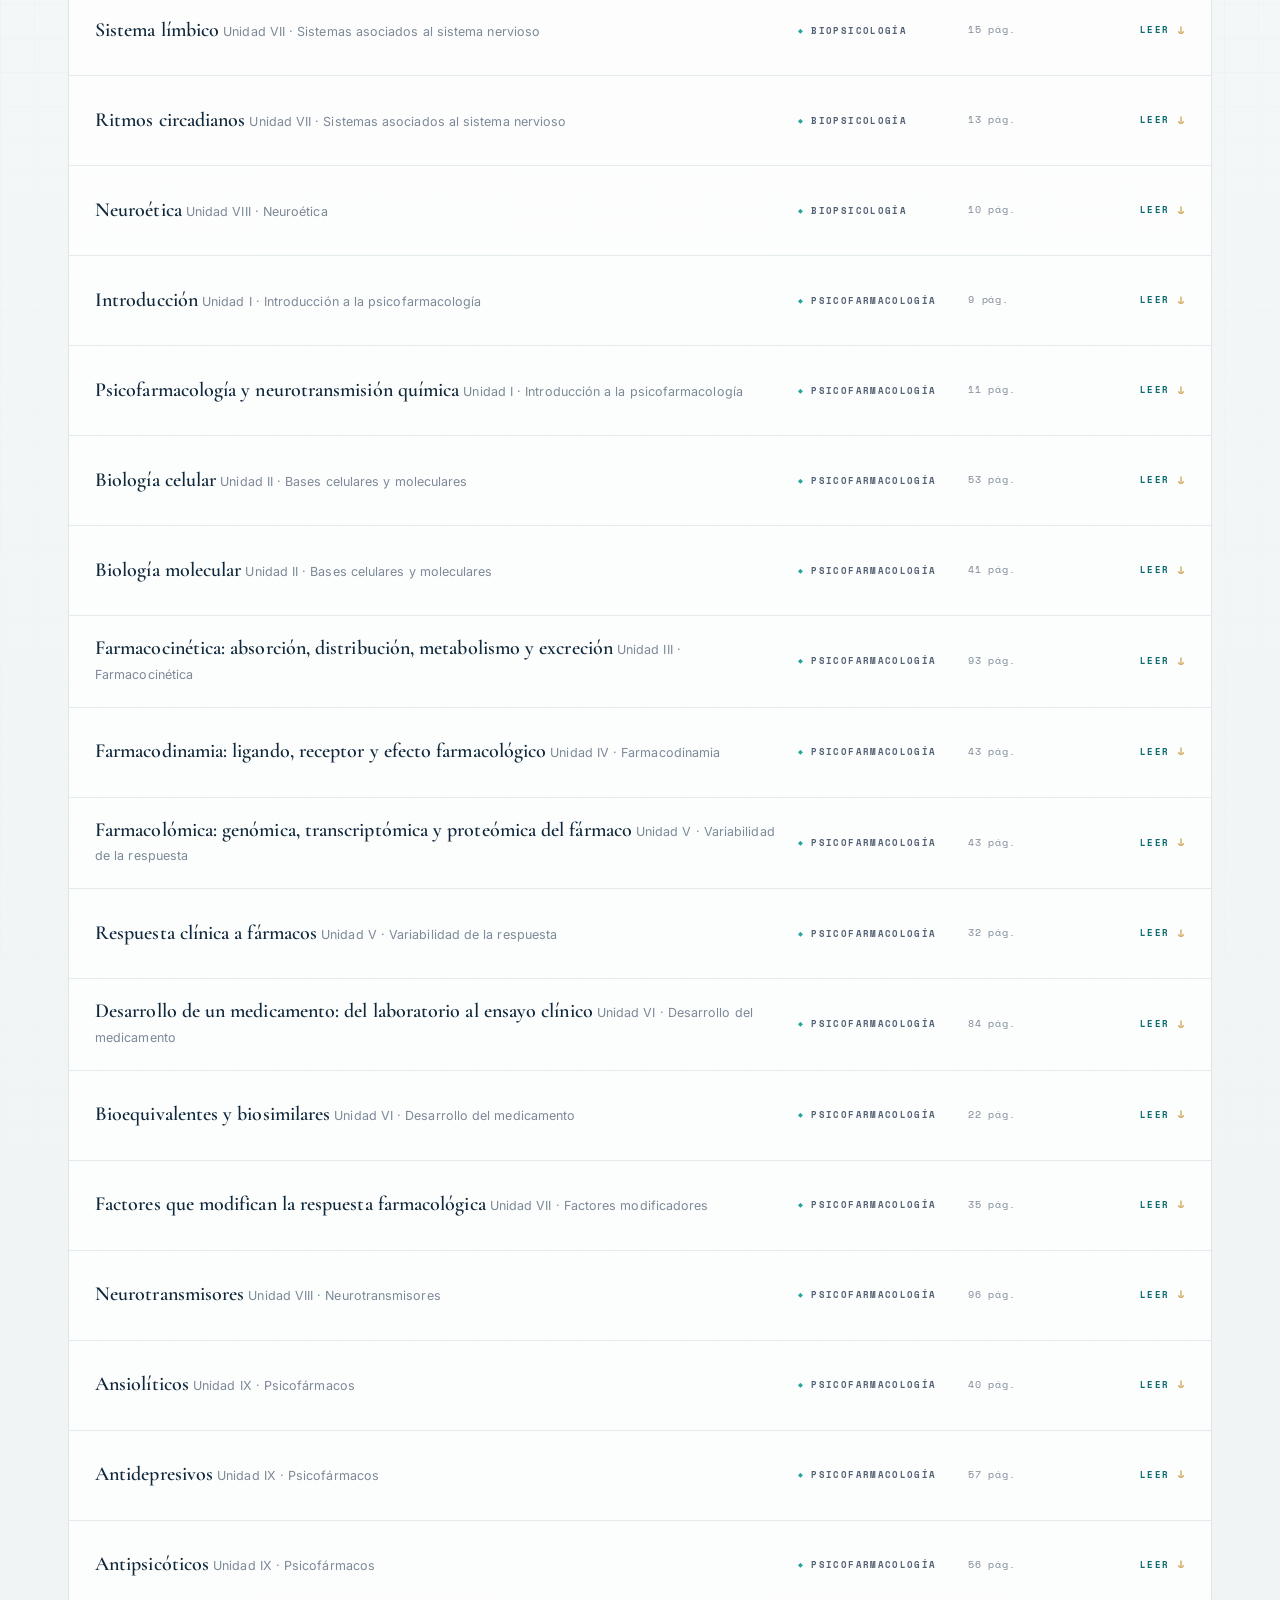
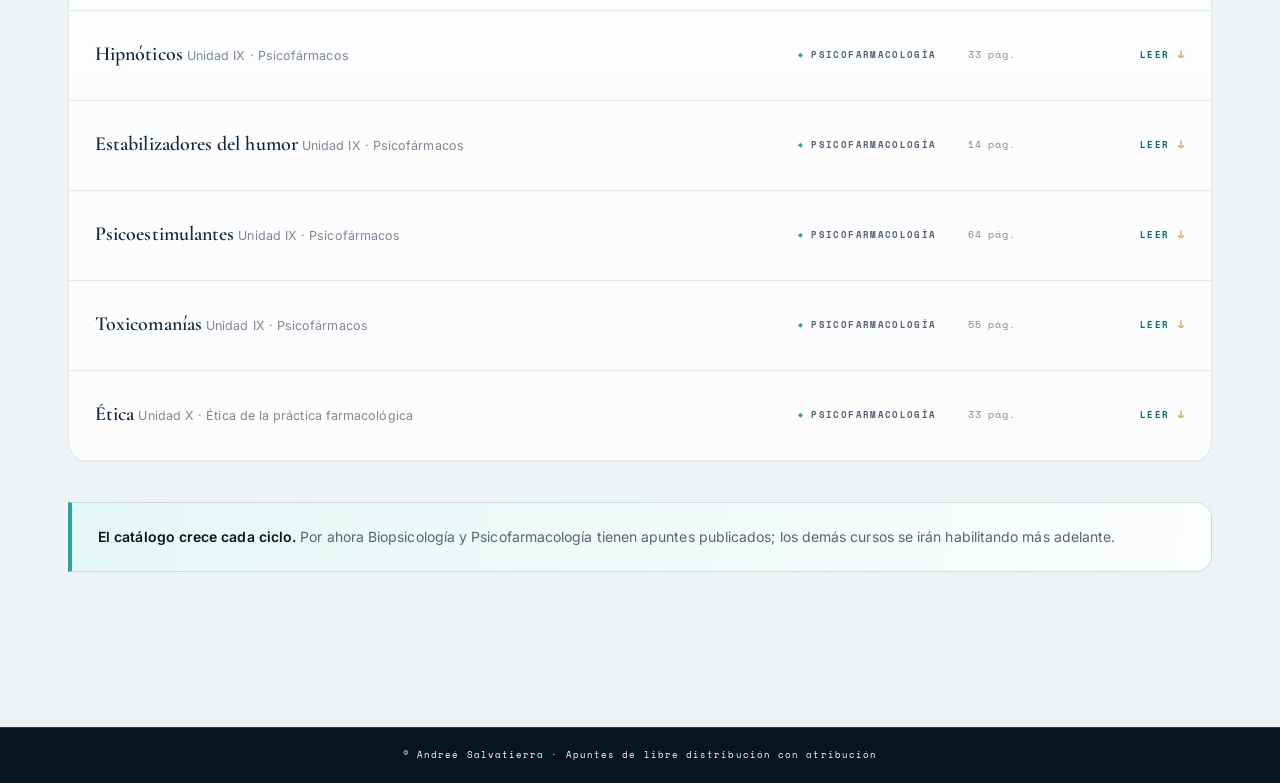
==== commit 7a34a930: "Pie de página en celular: nombre arriba y lema abajo, ambos centrados En pantallas angostas la oraci" ====
--- a/sitio-andree/apuntes.html
+++ b/sitio-andree/apuntes.html
@@ -483,7 +483,7 @@
   <footer class="footer-wrap" id="contacto">
     <div class="footer">
       <div class="footer-bottom">
-        <span class="footer-copy">© Andreé Salvatierra · Apuntes de libre distribución con atribución</span>
+        <span class="footer-copy"><span class="footer-copy-nombre">© Andreé Salvatierra</span><span class="footer-copy-sep" aria-hidden="true"> · </span><span class="footer-copy-lema">Apuntes de libre distribución con atribución</span></span>
       </div>
     </div>
   </footer>
--- a/sitio-andree/css/theme.css
+++ b/sitio-andree/css/theme.css
@@ -1017,7 +1017,7 @@
 .footer {
   max-width: 1280px;
   margin: 0 auto;
-  padding: 56px 36px;
+  padding: 20px 36px;
 }
 
 .footer-top {
@@ -1086,14 +1086,27 @@
 .footer-bottom {
   display: flex;
   align-items: center;
-  justify-content: space-between;
+  justify-content: center;
 }
 
 .footer-copy {
   font-family: 'Space Mono', monospace;
   font-size: 9px;
   letter-spacing: 0.12em;
-  color: #3A3A3A;
+  color: #fff;
+  text-align: center;
+}
+/* En celular la oración no cabe en una línea y se partía de forma
+   irregular pegada a la izquierda; ahí se apila: nombre arriba, lema
+   abajo, ambos centrados, sin el punto medio que los separaba. */
+@media (max-width: 600px) {
+  .footer-copy {
+    display: flex;
+    flex-direction: column;
+    align-items: center;
+    gap: 6px;
+  }
+  .footer-copy-sep { display: none; }
 }
 
 .footer-greek {
@@ -6447,13 +6460,28 @@
    empujón mucho más chico que antes alcanza. Es el último de la fila
    de Formación (un solo vecino, UNMSM, a la izquierda), con margen de
    sobra en escritorio; en la grilla de mobile (2 columnas, sin vecino
-   a la derecha) un valor más conservador para no salirse del viewport. */
+   a la derecha) un valor más conservador para no salirse del viewport.
+   UNMSM recibe un empujón parecido: recortado el nombre de la
+   universidad (ver commit aparte), también llena su lienzo, y antes de
+   este ajuste medía lo mismo sin escalar que INNN, quedando
+   visualmente más chico que su vecino de la derecha -- con dos vecinos
+   en vez de uno en el riel de escritorio, pero con espacio de sobra a
+   cada lado. Se pidió 5 puntos menos que INNN (1.3/1.2), así que queda
+   apenas un poco más chico en vez de idéntico. */
 #sobre .riel-escudo-item img[src*="innn.webp"] {
   transform: scale(1.3) !important;
   margin-bottom: 12px;
 }
+#sobre .riel-escudo-item img[src*="unmsm.webp"] {
+  transform: scale(1.25) !important;
+  margin-bottom: 12px;
+}
 #sobre .escudo img[src*="innn.webp"] {
   transform: scale(1.2) !important;
+  margin-bottom: 16px;
+}
+#sobre .escudo img[src*="unmsm.webp"] {
+  transform: scale(1.15) !important;
   margin-bottom: 16px;
 }
 
@@ -6664,8 +6692,23 @@
   width: 6px; height: 6px; border-radius: 50%;
   background: var(--ro-accent);
 }
-.recomendados-original .ro-list a:hover,
-.recomendados-original .ro-list a.is-visited {
+/* Solo hover real (mouse) -- en touch (Android/iOS) ":hover" se activa
+   con el toque y se queda "pegado" hasta el próximo toque en otra
+   parte, lo que se veía como si el enlace se quedara azul después de
+   abrirlo. (hover:hover) lo limita a dispositivos con mouse de verdad;
+   en touch no queda ningún resabio, ni con clase ni con localStorage. */
+@media (hover: hover) and (pointer: fine) {
+  .recomendados-original .ro-list a:hover {
+    background: var(--ro-navy-950);
+    color: var(--ro-gold-100);
+  }
+}
+/* En touch no hay hover, pero sí ":active" mientras el dedo sigue
+   apoyado -- a diferencia de ":hover", se suelta solo al levantar el
+   dedo, sin quedar pegado. Fuera del media query de arriba a propósito
+   para que corra en cualquier dispositivo (mouse incluido, como
+   feedback extra al hacer clic). */
+.recomendados-original .ro-list a:active {
   background: var(--ro-navy-950);
   color: var(--ro-gold-100);
 }
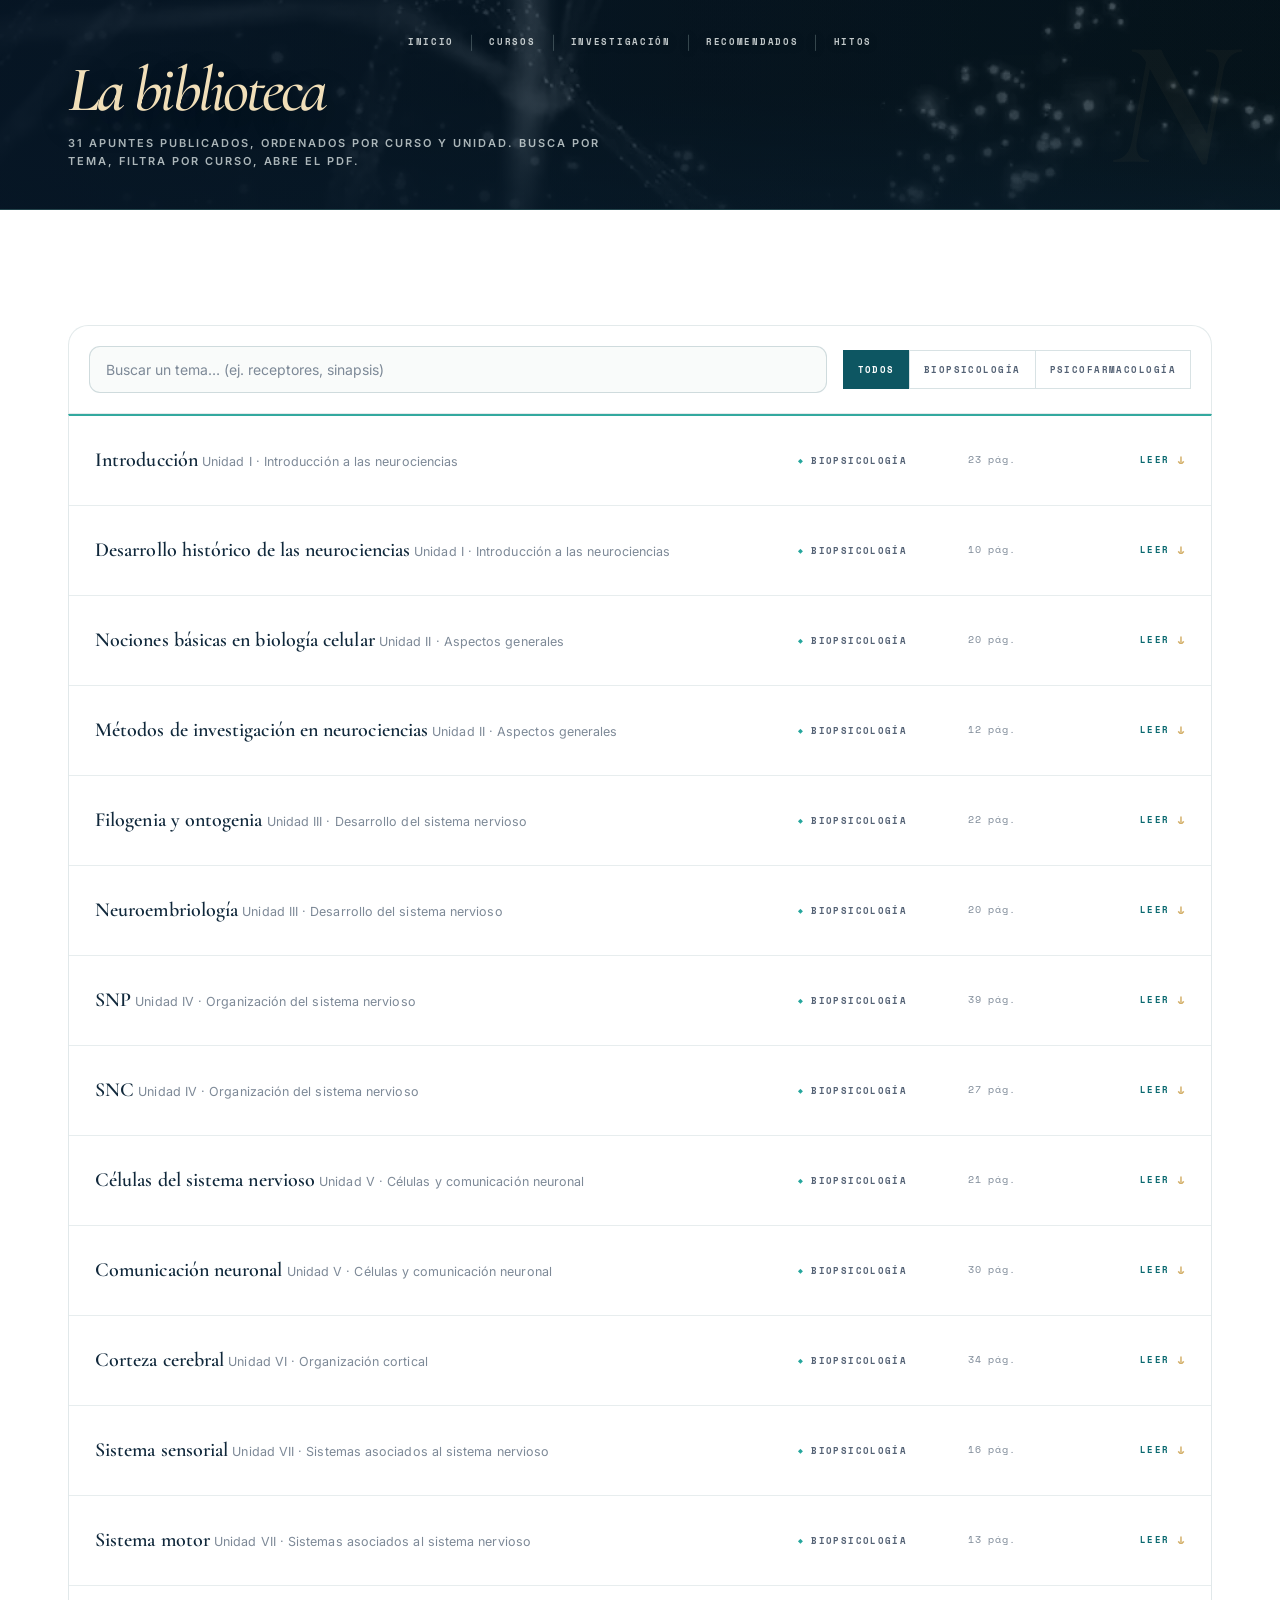
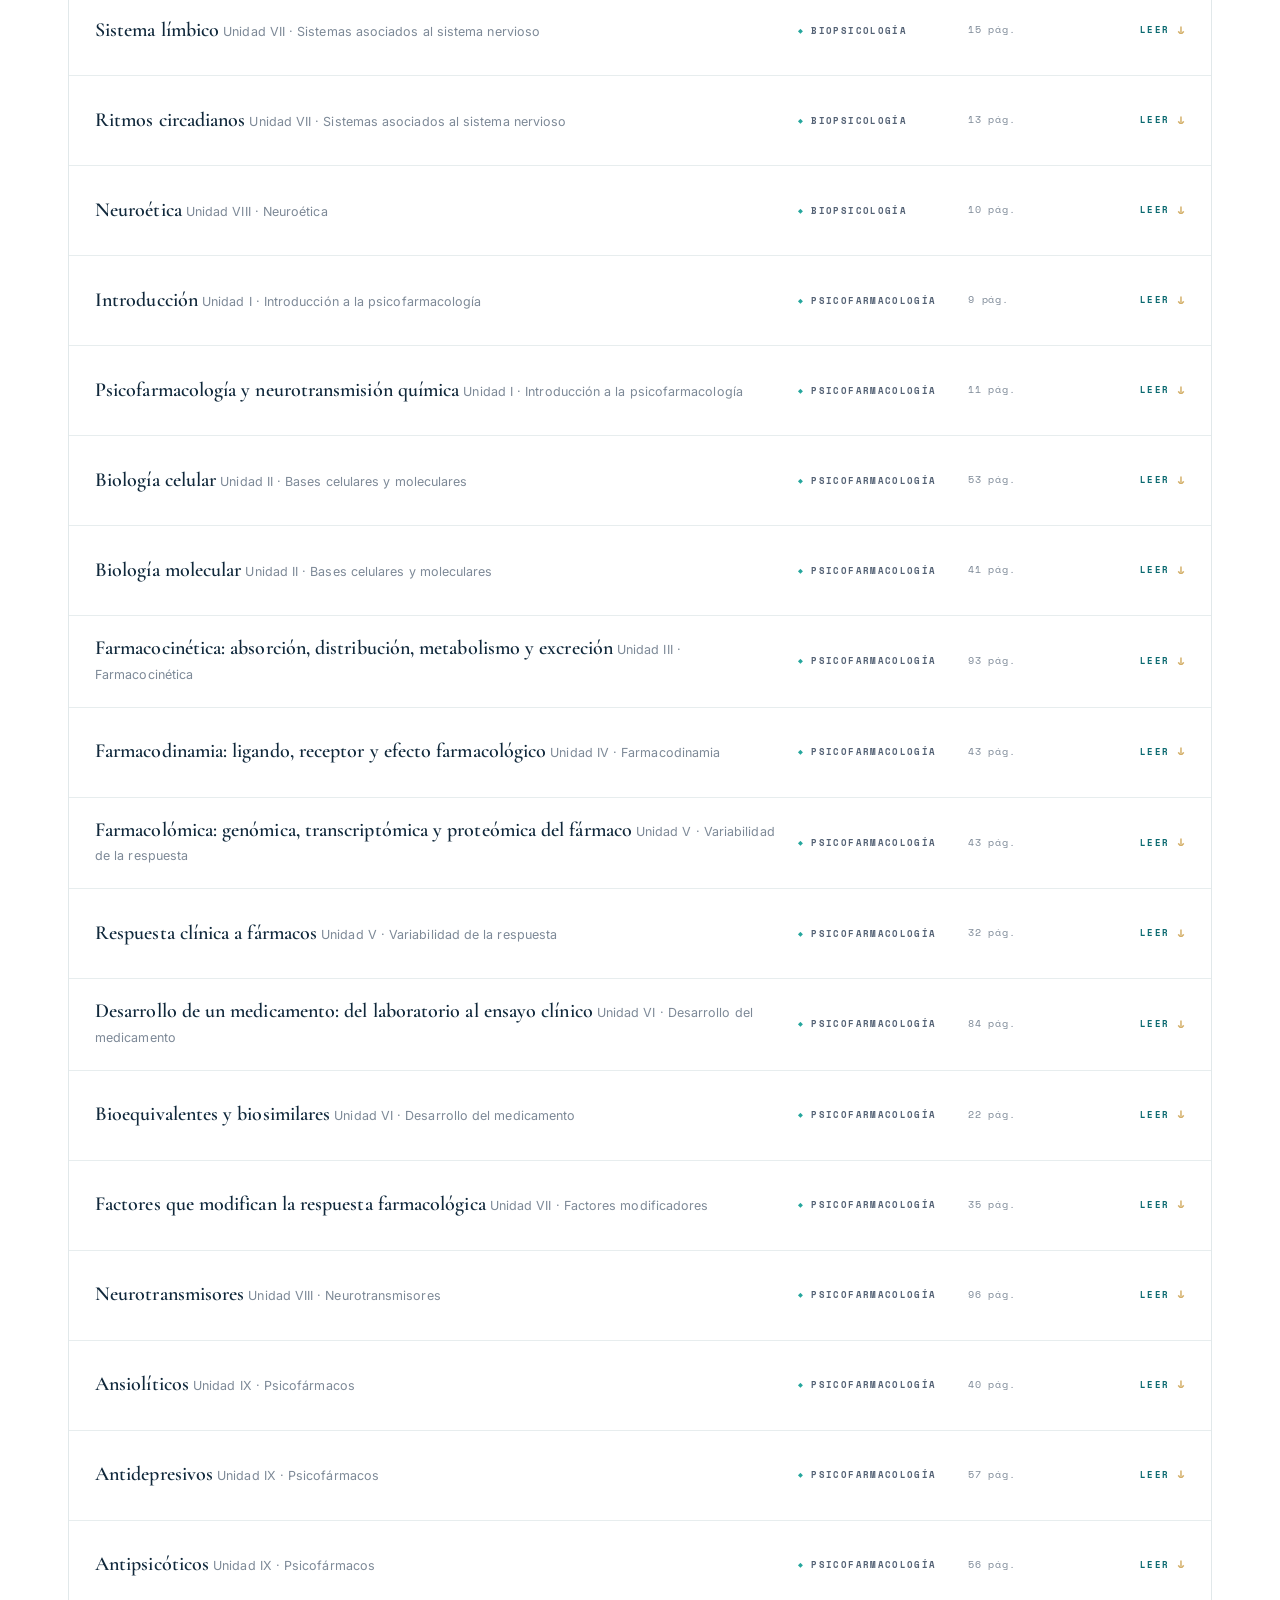
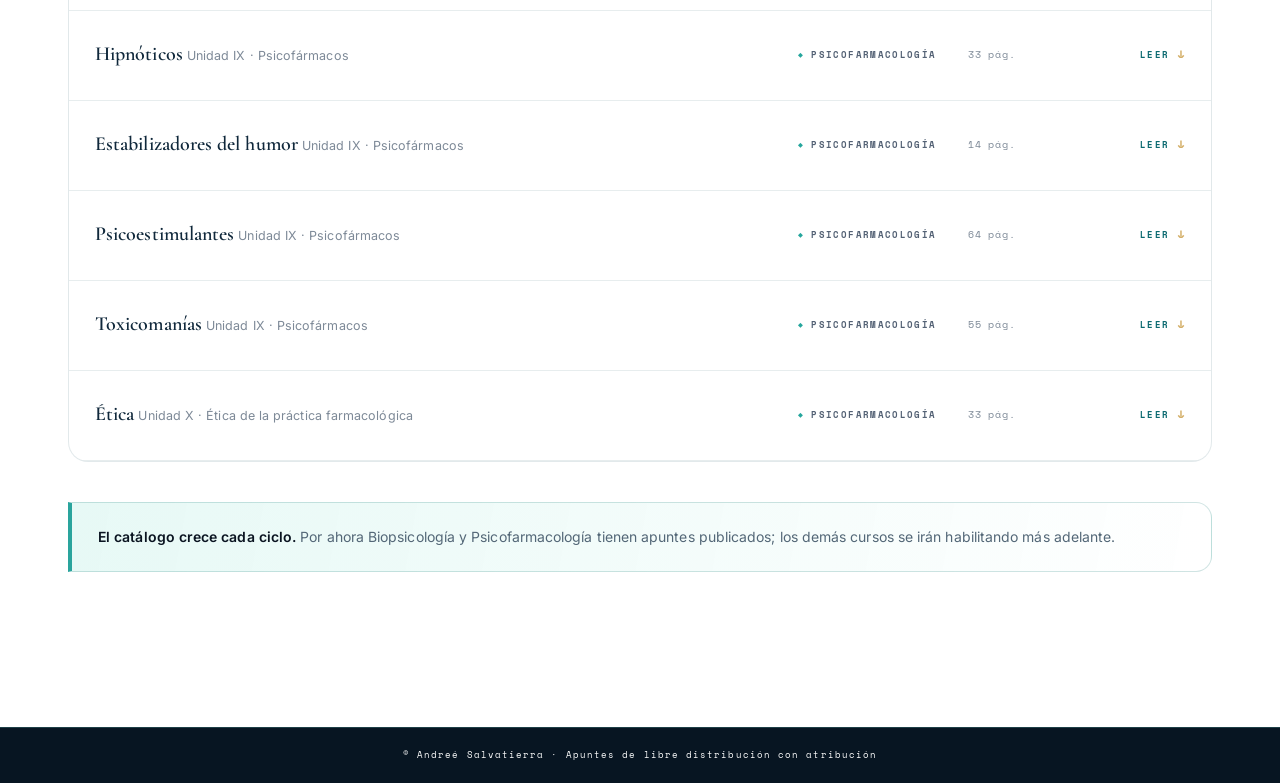
==== commit 0ae7bd3d: "Descripción de cada página = el subtítulo bajo el título grande; contenido fuera de los fragmentos d" ====
--- a/sitio-andree/apuntes.html
+++ b/sitio-andree/apuntes.html
@@ -4,7 +4,7 @@
   <meta charset="UTF-8"/>
   <meta name="viewport" content="width=device-width, initial-scale=1.0"/>
   <title>Catálogo de apuntes — Andreé Salvatierra Baldeón</title>
-  <meta name="description" content="Catálogo completo de apuntes del Dr. Andreé Salvatierra."/>
+  <meta name="description" content="31 apuntes publicados, ordenados por curso y unidad. Busca por tema, filtra por curso, abre el PDF."/>
   <link rel="icon" href="favicon.png" sizes="32x32" type="image/png"/>
   <link rel="apple-touch-icon" href="apple-touch-icon.png"/>
   <link rel="preconnect" href="https://fonts.googleapis.com"/>
@@ -60,7 +60,7 @@
 
   <main id="spaMain">
 
-  <section id="recientes">
+  <section data-nosnippet id="recientes">
     <div class="section">
       <div class="notes-toolbar">
         <input type="search" id="noteSearch" class="notes-search" placeholder="Buscar un tema… (ej. receptores, sinapsis)" autocomplete="off"/>
@@ -481,7 +481,7 @@
   </main>
 
   <footer class="footer-wrap" id="contacto">
-    <div class="footer">
+    <div data-nosnippet class="footer">
       <div class="footer-bottom">
         <span class="footer-copy"><span class="footer-copy-nombre">© Andreé Salvatierra</span><span class="footer-copy-sep" aria-hidden="true"> · </span><span class="footer-copy-lema">Apuntes de libre distribución con atribución</span></span>
       </div>
--- a/sitio-andree/css/theme.css
+++ b/sitio-andree/css/theme.css
@@ -3721,9 +3721,14 @@
 }
 .noticia-media img,
 .noticia-media video {
-  display: block; width: 100%; height: 100%; object-fit: contain;
+  display: block; width: 100%; height: 100%; object-fit: cover;
   transition: transform 0.5s cubic-bezier(0.22,1,0.36,1);
 }
+/* Todas las fotos llenan el marco entero (cover), así miden lo mismo
+   aunque su proporción original sea otra (los pocos píxeles que sobran
+   se recortan, centrados). La única excepción es el logo de YUYAY, que
+   es cuadrado y se ve completo, sin recortar (contain). */
+.noticia-media img[src*="post4"] { object-fit: contain; }
 .noticia-media::after {
   content: ''; position: absolute; inset: 0;
   background: linear-gradient(115deg, transparent 40%, rgba(255,255,255,0.35) 50%, transparent 60%);
@@ -3903,10 +3908,9 @@
 
 html { background: var(--ink); }
 
+/* Fondo liso (color entero) en todas las páginas: sin degradado ni resplandor. */
 body {
-  background:
-    radial-gradient(circle at 92% 8%, rgba(111, 216, 205, 0.14), transparent 20rem),
-    linear-gradient(180deg, #f8faf9 0%, #eef2f4 100%);
+  background: var(--white);
   color: var(--dark);
   letter-spacing: 0.005em;
 }
@@ -4131,17 +4135,8 @@
   z-index: 2;
 }
 
-body:not(:has(.page-hero--portada)) #spaMain::before {
-  content: '';
-  position: absolute;
-  z-index: -1;
-  inset: 0;
-  background-image:
-    linear-gradient(rgba(17, 65, 82, 0.035) 1px, transparent 1px),
-    linear-gradient(90deg, rgba(17, 65, 82, 0.035) 1px, transparent 1px);
-  background-size: 34px 34px;
-  mask-image: linear-gradient(to bottom, rgba(0, 0, 0, 0.8), transparent 80%);
-}
+/* (Aquí había una cuadrícula tenue de 34px en #spaMain::before para todas
+   las páginas internas; se quitó -- el fondo es un color entero.) */
 
 .section {
   max-width: 1240px;
@@ -4340,8 +4335,33 @@
    para que se note como el encabezado de cada bloque que es. */
 .investigacion-sola .escudos-titulo {
   margin-bottom: 16px;
-  color: #1b7778;
-  font-size: 16px;
+  color: var(--black);
+  font-size: 19px;
+}
+/* Más aire entre subsecciones (antes 48px, el valor base de
+   .escudos-titulo). El primero ("Publicaciones científicas") no lo
+   recibe: es :first-child, y de hecho sube -- ver el padding de
+   .section más abajo. */
+.investigacion-sola .escudos-titulo:not(:first-child) {
+  margin-top: 76px;
+}
+/* El primer subtítulo quedaba muy abajo, con el padding de arriba que
+   trae .section (hasta 130px en escritorio). Se recorta a la mitad
+   aprox. -- sube, pero sin pegarse al encabezado. */
+body:has(.investigacion-sola) .section {
+  padding-top: clamp(40px, 5.5vw, 70px);
+}
+/* Sin la línea que salía a la derecha de cada subtítulo (Publicaciones
+   científicas, Dirección de tesis, Conferencias magistrales). */
+.investigacion-sola .escudos-titulo::after {
+  content: none;
+}
+/* A 19px, "Publicaciones científicas" y "Conferencias magistrales" ya no
+   caben en una línea en celulares angostos (360-390px) con el espaciado
+   de letras de escritorio y se partían en dos. Con menos espaciado
+   entran enteros sin bajar el tamaño pedido. */
+@media (max-width: 420px) {
+  .investigacion-sola .escudos-titulo { letter-spacing: 0.04em; }
 }
 
 /* Los subtítulos de cabecera iban todos en mayúscula por heredar
@@ -5809,29 +5829,9 @@
   display: none;
 }
 
-/* --------------------------------------------------------------------------
-   INVESTIGACIÓN · fondo sólido, sin la cuadrícula
-
-   #spaMain::before le pone la cuadrícula tenue a todas las páginas que no
-   son la portada; en Investigación se apaga para que quede un fondo liso. */
-body:has(.investigacion-sola) #spaMain::before {
-  content: none;
-}
-
-/* --------------------------------------------------------------------------
-   CURSOS Y NOTICIAS · fondo blanco sólido, sin la cuadrícula
-
-   Mismo pedido que Investigación: se apaga la cuadrícula de #spaMain::before
-   y, además, el fondo general de body (que trae un degradado suave con un
-   resplandor turquesa) se fuerza a blanco puro en estas dos páginas. */
-body:has(.cursos-coverflow) #spaMain::before,
-body:has(#listaNoticias) #spaMain::before {
-  content: none;
-}
-body:has(.cursos-coverflow),
-body:has(#listaNoticias) {
-  background: var(--white) !important;
-}
+/* (Investigación, Cursos y Hitos ya iban sin cuadrícula y en blanco liso;
+   ahora es así en todas las páginas, ver body y #spaMain más arriba, así
+   que las reglas específicas de cada una ya no hacen falta.) */
 
 /* --------------------------------------------------------------------------
    REFERENCIAS DE INVESTIGACIÓN · sombreado azul, con el dorado como acento
@@ -5869,6 +5869,14 @@
   pointer-events: none;
   z-index: 60;
   background: linear-gradient(to bottom, rgba(255, 255, 255, 0), rgba(255, 255, 255, 0.9));
+}
+/* Al llegar al final de la página esa franja blanca (fija a la ventana,
+   z-index 60) quedaba PINTADA ENCIMA del pie azul oscuro y lo lavaba en
+   blanco, con el texto blanco casi ilegible. El pie va por encima de la
+   franja (61): el desvanecido sigue sobre el contenido, pero no lo tapa. */
+body:has(.investigacion-sola) .footer-wrap {
+  position: relative;
+  z-index: 61;
 }
 
 /* --------------------------------------------------------------------------
@@ -6466,23 +6474,23 @@
    este ajuste medía lo mismo sin escalar que INNN, quedando
    visualmente más chico que su vecino de la derecha -- con dos vecinos
    en vez de uno en el riel de escritorio, pero con espacio de sobra a
-   cada lado. Se pidió 5 puntos menos que INNN (1.3/1.2), así que queda
-   apenas un poco más chico en vez de idéntico. */
+   cada lado. Se pidió 5 puntos menos que INNN (1.3/1.2) y luego otros 5 más
+   (1.2/1.1), así que queda algo más chico en vez de idéntico. */
 #sobre .riel-escudo-item img[src*="innn.webp"] {
   transform: scale(1.3) !important;
   margin-bottom: 12px;
 }
 #sobre .riel-escudo-item img[src*="unmsm.webp"] {
-  transform: scale(1.25) !important;
-  margin-bottom: 12px;
+  transform: scale(1.2) !important;
+  margin-bottom: 9px;
 }
 #sobre .escudo img[src*="innn.webp"] {
   transform: scale(1.2) !important;
   margin-bottom: 16px;
 }
 #sobre .escudo img[src*="unmsm.webp"] {
-  transform: scale(1.15) !important;
-  margin-bottom: 16px;
+  transform: scale(1.1) !important;
+  margin-bottom: 14px;
 }
 
 /* --------------------------------------------------------------------------
@@ -6590,107 +6598,103 @@
   --ro-gold-100: #f3e8cf;
   --ro-ink-soft: #5b6472;
   --ro-line: rgba(10, 24, 48, 0.12);
-  --ro-c-meds: #a8592f;
-  --ro-c-atlas: #b8863a;
-  --ro-c-img: #2f6e78;
-  --ro-c-neuro: #6d3a58;
-  --ro-c-histo: #5c7a34;
+  --ro-footer-blue: #071522;
   max-width: 980px;
   margin: 0 auto;
   font-family: "Iowan Old Style", "Palatino Linotype", Georgia, "Times New Roman", serif;
   color: var(--ro-navy-950);
 }
-.recomendados-original .ro-disclaimer {
-  font-family: -apple-system, BlinkMacSystemFont, "Segoe UI", Helvetica, Arial, sans-serif;
-  background: var(--ro-navy-950);
-  color: var(--ro-gold-100);
-  border-radius: 6px;
-  padding: 18px 22px;
-  font-size: 0.92rem;
-  line-height: 1.6;
-  margin: 8px 0 36px;
-  border-left: 4px solid var(--ro-gold-500);
-  text-align: justify;
-  text-justify: inter-word;
-}
-.recomendados-original .ro-disclaimer strong { color: #fff; }
-
+/* El aviso va al final, igual que en los temarios: usa tal cual
+   .aviso-derechos (línea, título en mono, texto gris justificado; más
+   arriba). Lo único que se ajusta es la tipografía, porque este
+   contenedor pone el resto en serif y el aviso va en Inter. */
+.recomendados-original .aviso-derechos {
+  font-family: 'Inter', sans-serif;
+}
+
+/* Cada categoría es una tarjeta blanca de esquinas redondeadas con sombra
+   suave: arriba icono y título en serif, con una
+   línea fina debajo; después la lista, con un triángulo gris pequeño de
+   viñeta, el nombre de cada sitio y su descripción debajo, que se despliega
+   al pasar el mouse. Primera fila de tres tarjetas y segunda de dos más
+   anchas (rejilla de 6 columnas: 2+2+2 y 3+3). */
 .recomendados-original .ro-catalog {
   display: grid;
-  grid-template-columns: repeat(auto-fit, minmax(280px, 1fr));
+  grid-template-columns: repeat(6, minmax(0, 1fr));
   gap: 20px;
 }
-
-/* Cada ficha lleva su propio color de acento (--ro-accent), tomado de
-   las variables --ro-c-* de más arriba -- una franja arriba, el ícono y
-   el punto delante de cada nombre lo usan. */
+.recomendados-original .ro-plate { grid-column: span 2; }
+.recomendados-original .ro-plate:nth-child(n+4) { grid-column: span 3; }
+@media (max-width: 860px) {
+  .recomendados-original .ro-catalog { grid-template-columns: repeat(2, minmax(0, 1fr)); }
+  .recomendados-original .ro-plate,
+  .recomendados-original .ro-plate:nth-child(n+4) { grid-column: span 1; }
+  .recomendados-original .ro-plate:last-child { grid-column: 1 / -1; }
+}
+@media (max-width: 560px) {
+  .recomendados-original .ro-catalog { grid-template-columns: minmax(0, 1fr); }
+  .recomendados-original .ro-plate:last-child { grid-column: auto; }
+}
+
 .recomendados-original .ro-plate {
-  --ro-accent: var(--ro-navy-900);
   position: relative;
   background: #fff;
-  border-radius: 12px;
+  border-radius: 14px;
   border: 1px solid var(--ro-line);
-  padding: 22px 20px 18px;
-  overflow: hidden;
+  box-shadow: 0 8px 24px -16px rgba(10, 24, 48, 0.28);
+  padding: 20px 24px 14px;
   transition: transform 0.18s ease, box-shadow 0.18s ease;
 }
 .recomendados-original .ro-plate:hover {
   transform: translateY(-3px);
-  box-shadow: 0 10px 28px -14px rgba(10, 24, 48, 0.28);
-}
-.recomendados-original .ro-plate::before {
-  content: "";
-  position: absolute;
-  top: 0; left: 0; right: 0;
-  height: 4px;
-  background: var(--ro-accent);
-}
-.recomendados-original .ro-plate--meds  { --ro-accent: var(--ro-c-meds); }
-.recomendados-original .ro-plate--atlas { --ro-accent: var(--ro-c-atlas); }
-.recomendados-original .ro-plate--img   { --ro-accent: var(--ro-c-img); }
-.recomendados-original .ro-plate--neuro { --ro-accent: var(--ro-c-neuro); }
-.recomendados-original .ro-plate--histo { --ro-accent: var(--ro-c-histo); }
+  box-shadow: 0 14px 30px -16px rgba(10, 24, 48, 0.34);
+}
 
 .recomendados-original .ro-plate-head {
   display: flex; align-items: center; gap: 12px;
-  margin-bottom: 16px;
-}
-.recomendados-original .ro-plate-badge {
-  width: 38px; height: 38px; flex: 0 0 auto;
-  border-radius: 10px;
-  background: color-mix(in srgb, var(--ro-accent) 16%, white);
-  color: var(--ro-accent);
-  display: flex; align-items: center; justify-content: center;
-}
-.recomendados-original .ro-plate-badge svg { width: 20px; height: 20px; }
+  padding: 0 0 14px;
+  border-bottom: 1px solid var(--ro-line);
+}
+.recomendados-original .ro-ico {
+  flex: none; width: 22px; height: 22px;
+  fill: none; stroke: currentColor; stroke-width: 1.6;
+  stroke-linecap: round; stroke-linejoin: round;
+  color: var(--ro-navy-950);
+}
 .recomendados-original .ro-plate h2 {
+  flex: 1; min-width: 0;
   font-family: "Iowan Old Style", "Palatino Linotype", Georgia, "Times New Roman", serif;
-  font-size: 1.1rem; font-weight: 500;
+  font-size: 1.05rem; font-weight: 600; line-height: 1.3;
   margin: 0; color: var(--ro-navy-950);
+  text-align: left;
 }
 
 .recomendados-original .ro-list {
-  list-style: none; margin: 0; padding: 0;
+  list-style: none; margin: 0; padding: 10px 0 4px;
   font-family: -apple-system, BlinkMacSystemFont, "Segoe UI", Helvetica, Arial, sans-serif;
 }
-.recomendados-original .ro-list li { border-top: 1px solid var(--ro-line); }
-.recomendados-original .ro-list li:first-child { border-top: none; }
+/* Sin rayas entre los enlaces: los separa solo el espacio. */
 .recomendados-original .ro-list a {
+  display: grid; grid-template-columns: 10px minmax(0, 1fr);
+  align-items: center; column-gap: 12px;
+  margin: 0 -10px; padding: 8px 10px;
+  border-radius: 6px;
   text-decoration: none; color: var(--ro-navy-950);
-  display: block; margin: 0 -10px; padding: 9px 10px;
-  border-radius: 6px;
   transition: background 0.15s ease, color 0.15s ease;
 }
+/* Viñeta: triángulo pequeño, todo en un solo dorado (--ro-gold-500,
+   #c39a3f), borde y relleno. Color fijo en el SVG, se ve igual sobre el
+   blanco y sobre el azul del hover. */
+.recomendados-original .ro-list a::before {
+  content: "";
+  grid-column: 1; grid-row: 1;
+  width: 10px; height: 10px;
+  background: url("data:image/svg+xml,%3Csvg xmlns='http://www.w3.org/2000/svg' viewBox='0 0 10 10'%3E%3Cpath d='M2.6 1.4 8 5 2.6 8.6Z' fill='%23c39a3f' stroke='%23c39a3f' stroke-width='1.2' stroke-linejoin='round'/%3E%3C/svg%3E") center / contain no-repeat;
+}
 .recomendados-original .ro-name {
-  font-weight: 600; font-size: 0.95rem;
-  position: relative; padding-left: 14px;
+  grid-column: 2; grid-row: 1;
+  font-weight: 500; font-size: 0.92rem;
   color: inherit;
-}
-.recomendados-original .ro-name::before {
-  content: "";
-  position: absolute; left: 0; top: 0.5em;
-  width: 6px; height: 6px; border-radius: 50%;
-  background: var(--ro-accent);
 }
 /* Solo hover real (mouse) -- en touch (Android/iOS) ":hover" se activa
    con el toque y se queda "pegado" hasta el próximo toque en otra
@@ -6698,7 +6702,8 @@
    abrirlo. (hover:hover) lo limita a dispositivos con mouse de verdad;
    en touch no queda ningún resabio, ni con clase ni con localStorage. */
 @media (hover: hover) and (pointer: fine) {
-  .recomendados-original .ro-list a:hover {
+  .recomendados-original .ro-list a:hover,
+  .recomendados-original .ro-list a:focus-visible {
     background: var(--ro-navy-950);
     color: var(--ro-gold-100);
   }
@@ -6712,13 +6717,147 @@
   background: var(--ro-navy-950);
   color: var(--ro-gold-100);
 }
+/* Descripción del sitio, debajo del nombre y alineada con él. Toma el color
+   del enlace (más tenue), así en el hover pasa a dorado tenue con el resto. */
 .recomendados-original .ro-desc {
-  display: block; font-size: 0.8rem;
+  grid-column: 2; grid-row: 2;
+  display: block; font-size: 0.8rem; line-height: 1.45;
   color: inherit; opacity: 0.72;
-  padding-left: 14px; margin-top: 2px;
-}
-
-@media (max-width: 520px) {
-  .recomendados-original .ro-plate h2 { font-size: 1rem; }
-}
-
+  margin-top: 2px;
+}
+/* Al pasar el mouse (o mientras se pulsa en touch) la letra de la
+   descripción pasa a blanco sobre el fondo azul. */
+.recomendados-original .ro-list a:hover .ro-desc,
+.recomendados-original .ro-list a:focus-visible .ro-desc,
+.recomendados-original .ro-list a:active .ro-desc {
+  color: #fff; opacity: 1;
+}
+/* Con mouse, en reposo solo se ven los nombres: la descripción está
+   plegada y se despliega hacia abajo al pasar por encima (o al enfocar con
+   teclado). En touch no se pliega nada: sin hover no habría forma de
+   leerla. Va después de .ro-desc para ganar en el orden. */
+@media (hover: hover) and (pointer: fine) {
+  .recomendados-original .ro-desc {
+    max-height: 0; margin-top: 0; opacity: 0;
+    overflow: hidden;
+    transition: max-height 0.25s ease, margin-top 0.25s ease, opacity 0.2s ease;
+  }
+  .recomendados-original .ro-list a:hover .ro-desc,
+  .recomendados-original .ro-list a:focus-visible .ro-desc {
+    max-height: 6em; margin-top: 2px; opacity: 1;
+  }
+}
+
+
+/* --------------------------------------------------------------------------
+   INVESTIGACIÓN · vista previa del artículo original al pasar el mouse
+
+   Igual que en Recomendados, en reposo solo se ve el nombre y los datos de
+   la publicación; con el mouse encima, la fila se despliega hacia abajo y
+   muestra la primera página del artículo original (.ref-captura, solo en
+   las publicaciones que la traen: .ref--captura).
+   Composición tipo póster: arriba, los datos sobre el azul sólido; el azul
+   se va difuminando de forma muy gradual (muchas paradas, para que no se
+   note ningún escalón) hasta llegar al blanco, y la página del artículo
+   emerge de ahí, sobre fondo blanco. Solo con mouse: en touch no hay hover
+   y la vista previa no se muestra (la fila queda como siempre). */
+.ref-captura { display: none; }
+
+@media (hover: hover) and (pointer: fine) {
+  .ref--captura {
+    --ref-px: 24px; --ref-py: 22px;
+    padding: var(--ref-py) var(--ref-px);
+  }
+  /* Sin hueco entre la fila de datos y la vista previa plegada (por
+     debajo de 520px .ref apila año y datos con su propio gap de 6px). */
+  @media (min-width: 521px) {
+    .ref--captura { row-gap: 0; }
+  }
+  @media (max-width: 900px) {
+    .ref--captura { --ref-px: 17px; --ref-py: 20px; }
+  }
+
+  .ref--captura:hover,
+  .ref--captura:has(.ref-enlace:focus-visible) {
+    padding-left: var(--ref-px);
+    background: var(--blue) !important;
+    box-shadow: none !important;
+  }
+
+  /* Plegada por defecto. Al abrir, se sale del relleno de la fila (márgenes
+     negativos) para que el blanco llegue de borde a borde y hasta abajo. */
+  .ref-captura {
+    grid-column: 1 / -1;
+    display: block; position: relative;
+    margin: 0 calc(-1 * var(--ref-px)) 0;
+    max-height: 0; opacity: 0; overflow: hidden;
+    /* Las 3 primeras líneas de píxeles en azul: si la fila cae en una
+       posición fraccionaria, el borde superior no deja ver una raya
+       clara del blanco de debajo. */
+    background: linear-gradient(var(--blue) 0 3px, #fff 3px);
+    transition: max-height 0.55s cubic-bezier(0.22, 1, 0.36, 1),
+                margin 0.55s cubic-bezier(0.22, 1, 0.36, 1),
+                opacity 0.35s ease;
+  }
+  .ref--captura:hover .ref-captura,
+  .ref--captura:has(.ref-enlace:focus-visible) .ref-captura {
+    max-height: 560px; opacity: 1;
+    /* Casi pegada a los datos (4px bajo el DOI): el difuminado arranca
+       lo más arriba posible sin tapar el texto. */
+    margin-top: 4px; margin-bottom: calc(-1 * var(--ref-py));
+  }
+
+  .ref-captura img {
+    display: block; position: relative;
+    width: min(700px, 82%); height: auto; aspect-ratio: 1240 / 930;
+    margin: 0 auto;
+    box-shadow: 0 0 0 1px rgba(20, 35, 61, 0.1),
+                0 18px 36px -20px rgba(20, 35, 61, 0.45);
+  }
+  /* Degradado del azul de la fila hacia transparente, por encima de la
+     página; se ve como si el azul se disolviera dejando salir el papel. */
+  .ref-captura::before {
+    content: ''; position: absolute; inset: 0; z-index: 1;
+    pointer-events: none;
+    background: linear-gradient(to bottom,
+      rgb(20 35 61 / 1) 0%,
+      rgb(20 35 61 / 0.96) 4%,
+      rgb(20 35 61 / 0.89) 8%,
+      rgb(20 35 61 / 0.79) 14%,
+      rgb(20 35 61 / 0.67) 19%,
+      rgb(20 35 61 / 0.54) 25%,
+      rgb(20 35 61 / 0.42) 30%,
+      rgb(20 35 61 / 0.30) 35%,
+      rgb(20 35 61 / 0.20) 41%,
+      rgb(20 35 61 / 0.11) 46%,
+      rgb(20 35 61 / 0.05) 52%,
+      rgb(20 35 61 / 0.015) 57%,
+      rgb(20 35 61 / 0) 62%);
+  }
+  /* La página está recortada por abajo: se difumina en el blanco. */
+  .ref-captura::after {
+    content: ''; position: absolute; left: 0; right: 0; bottom: 0; height: 90px;
+    z-index: 1; pointer-events: none;
+    background: linear-gradient(to top, #fff 8%, rgb(255 255 255 / 0));
+  }
+}
+
+@media (prefers-reduced-motion: reduce) {
+  .ref-captura { transition: none; }
+}
+
+/* --------------------------------------------------------------------------
+   PORTADA · Contacto aparece de frente, sin efectos
+
+   Los datos, los campos y el botón de Contacto entraban con opacidad,
+   desplazamiento y (en celular) una transición ligadas al scroll
+   (.slide-pin [data-reveal], más arriba), y hasta que terminaban se veían
+   solo las cajas vacías. Se dejan siempre visibles, en su sitio y sin
+   transición. Va con selector por ID y !important para ganarle a las
+   reglas de entrada, que también usan !important. */
+#contactame [data-reveal] {
+  opacity: 1 !important;
+  transform: none !important;
+  filter: none !important;
+  transition: none !important;
+}
